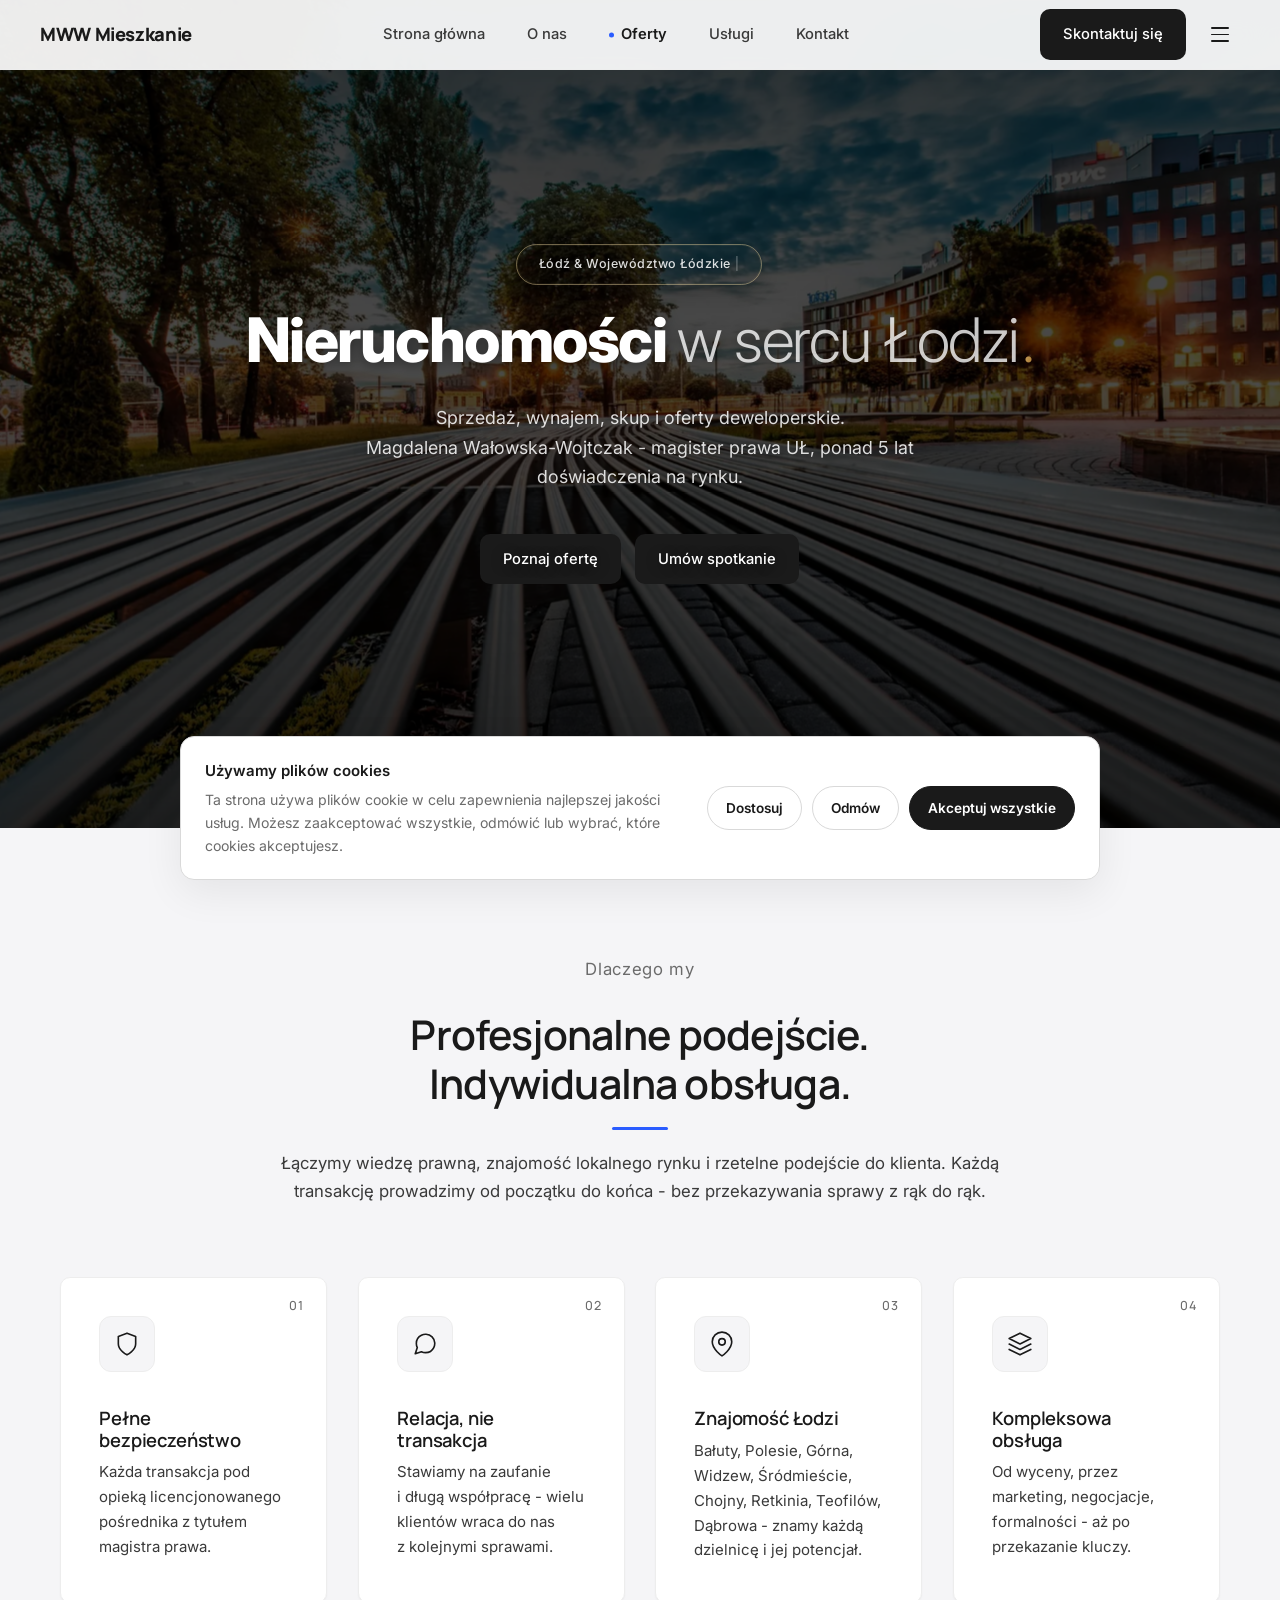
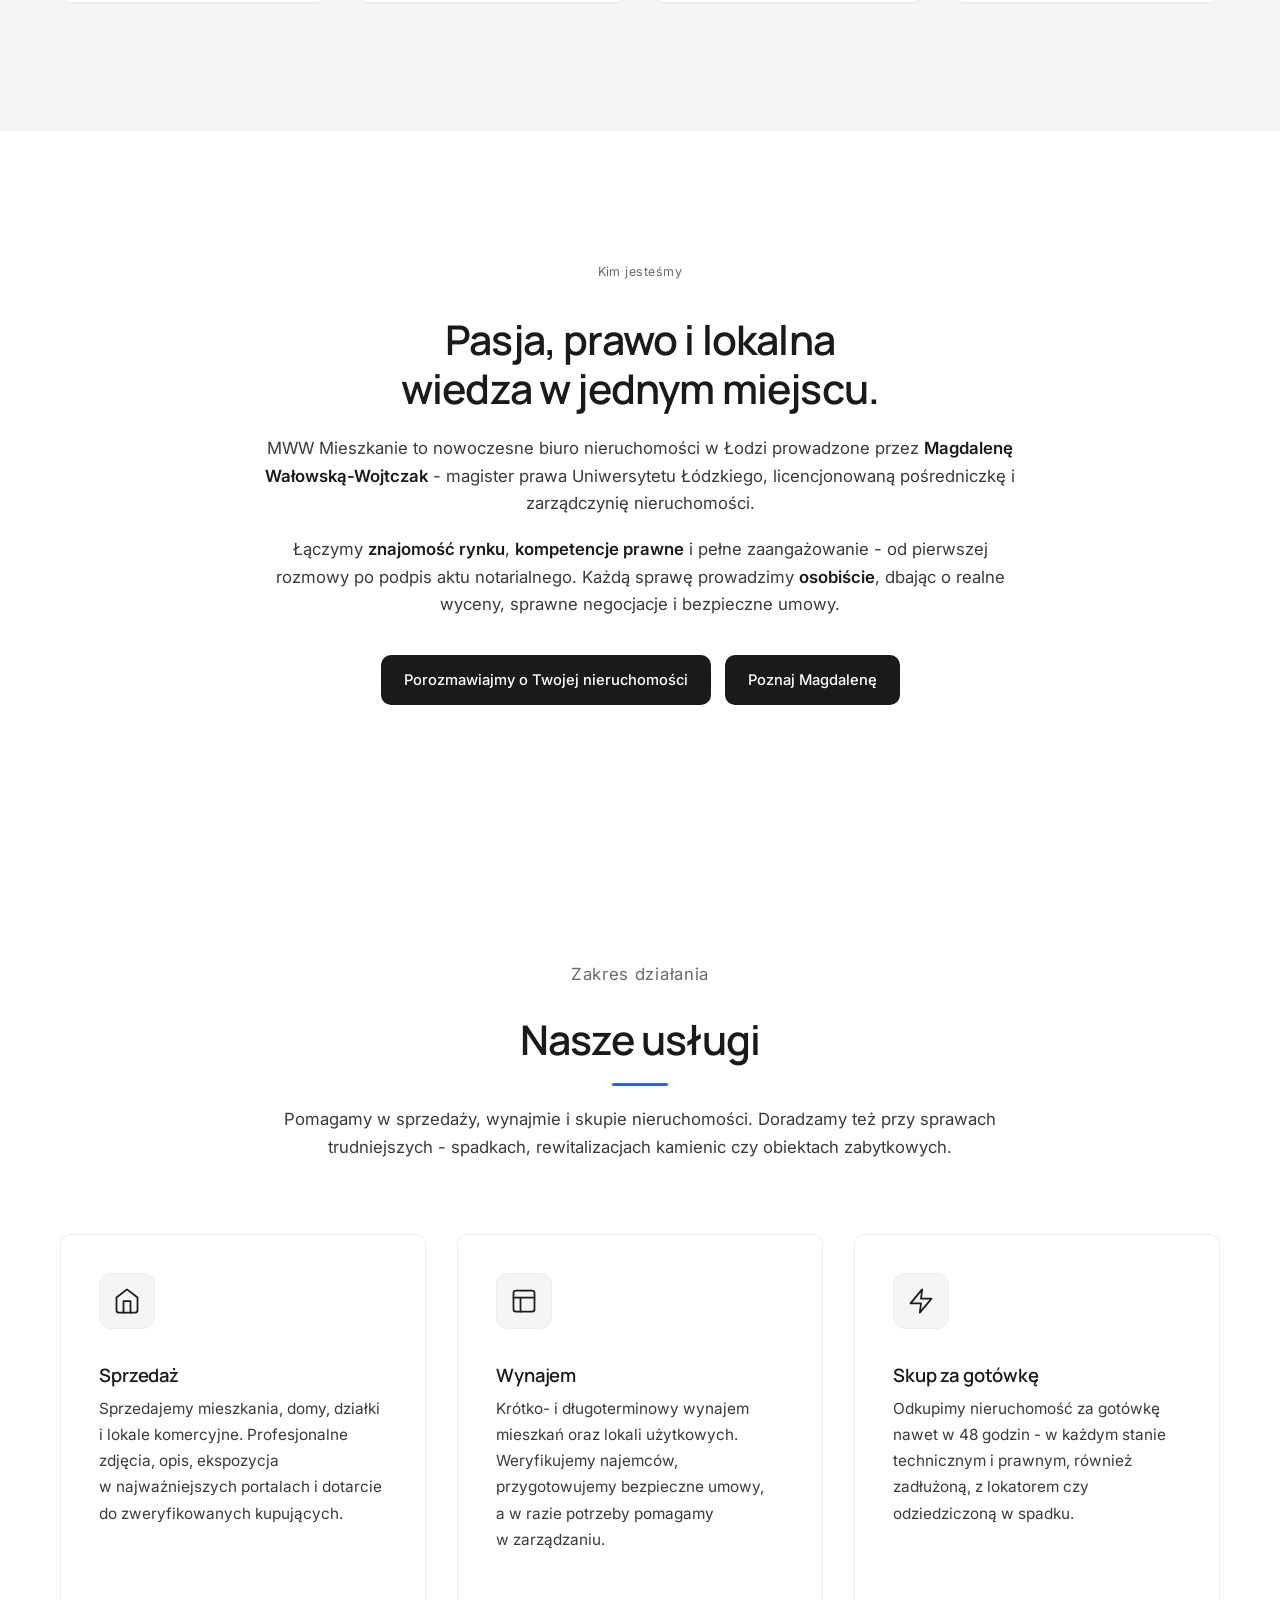
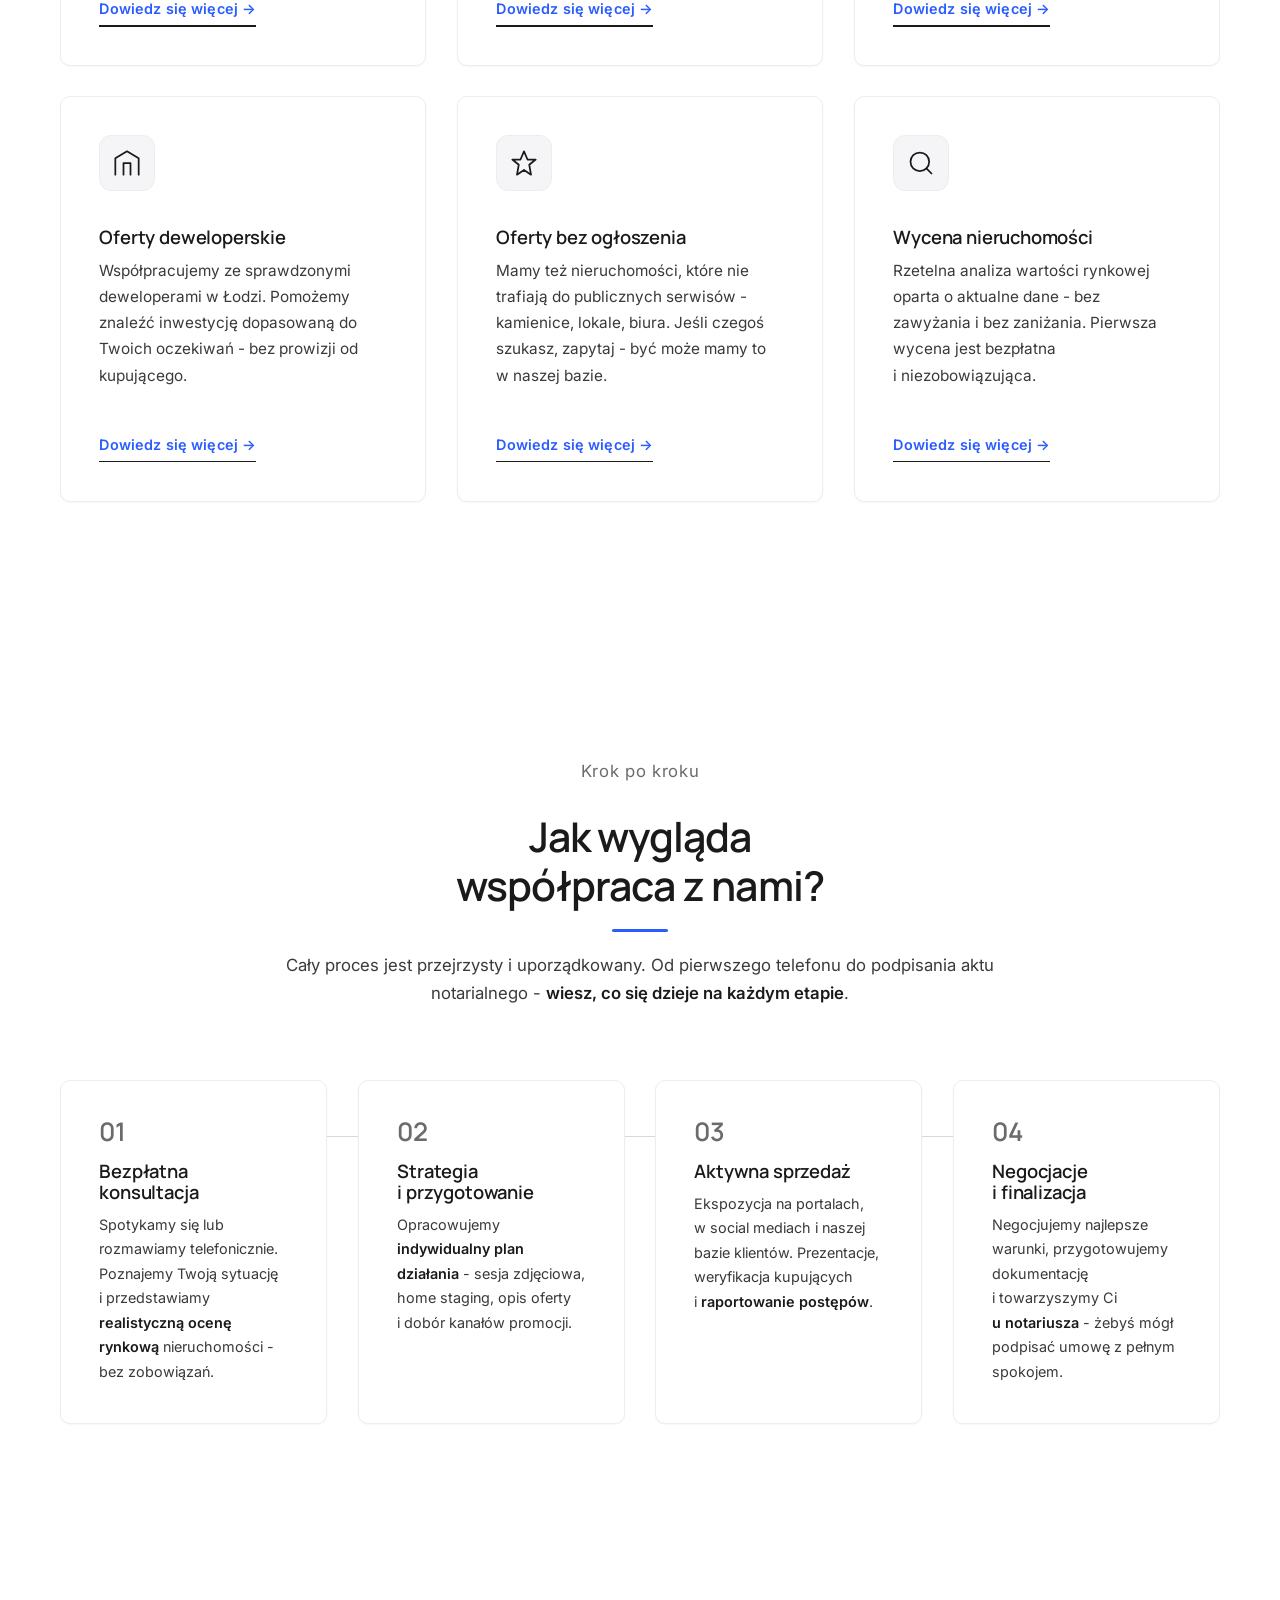
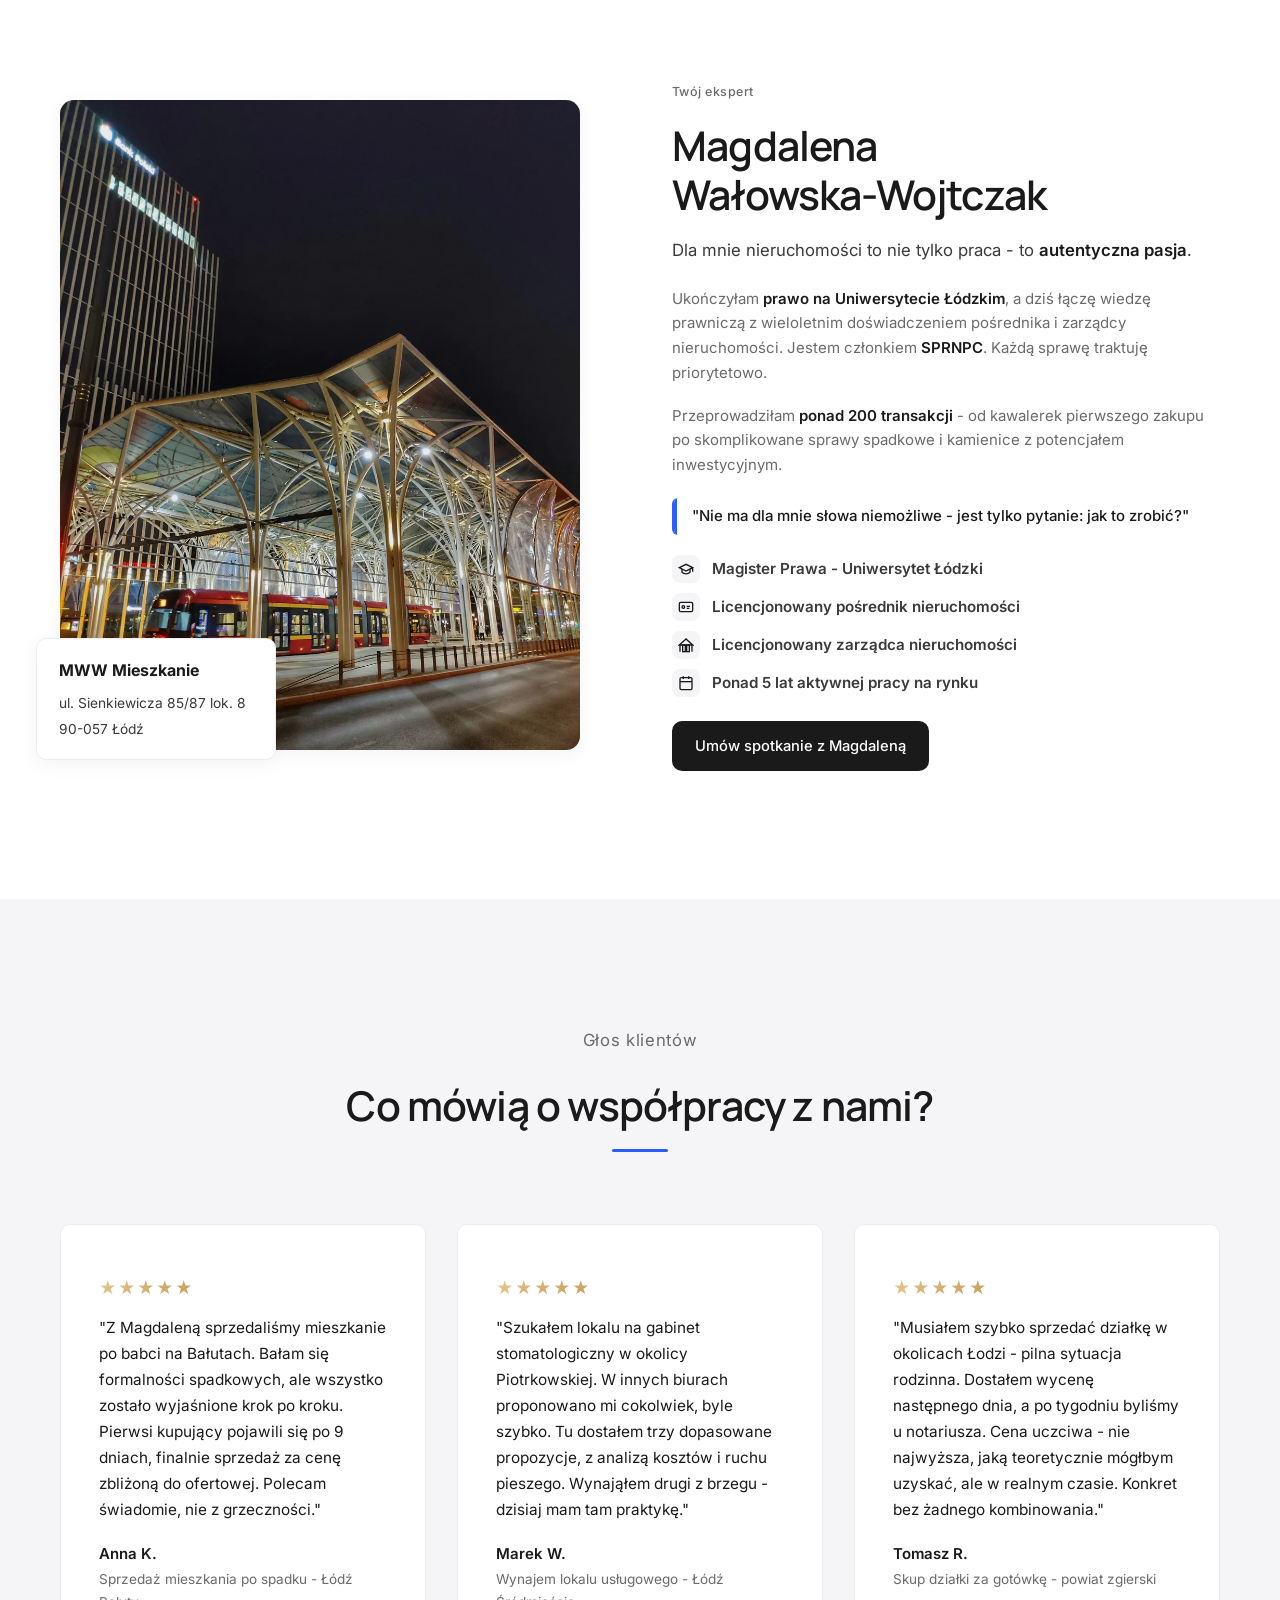
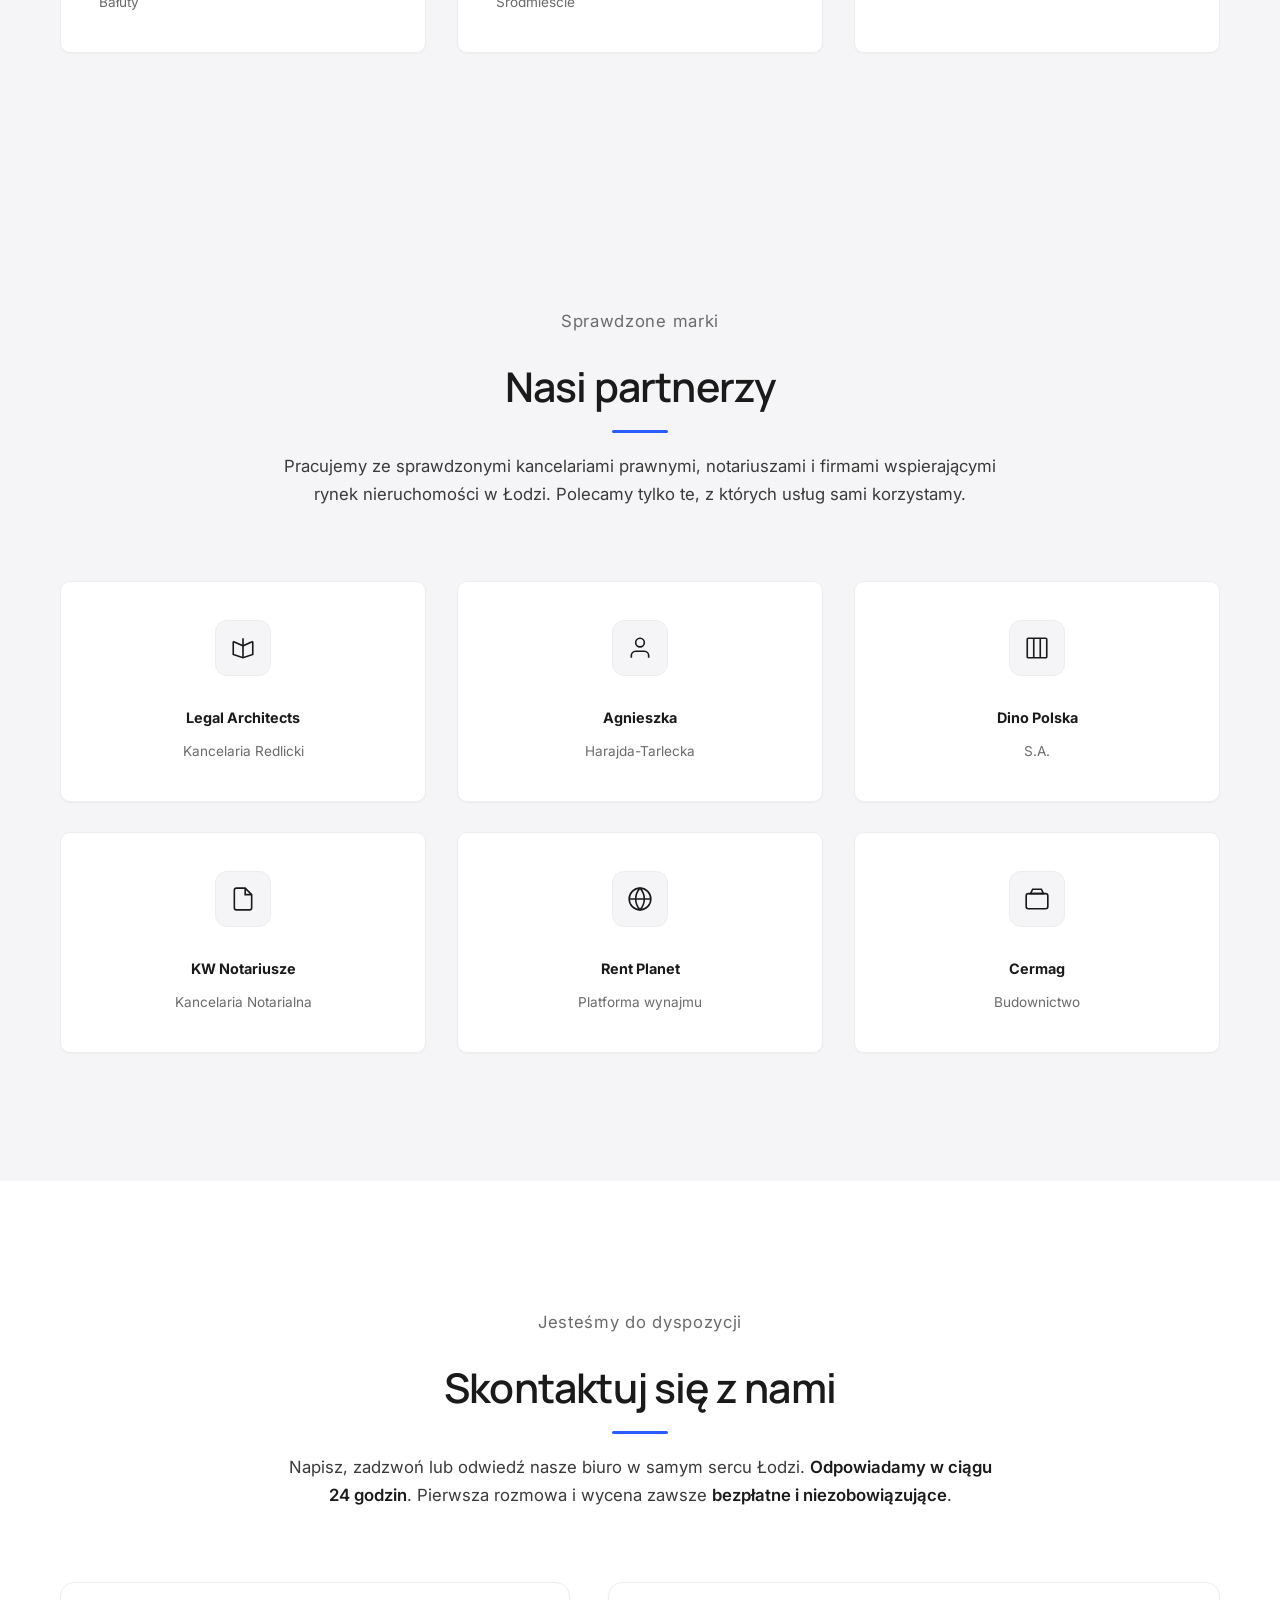
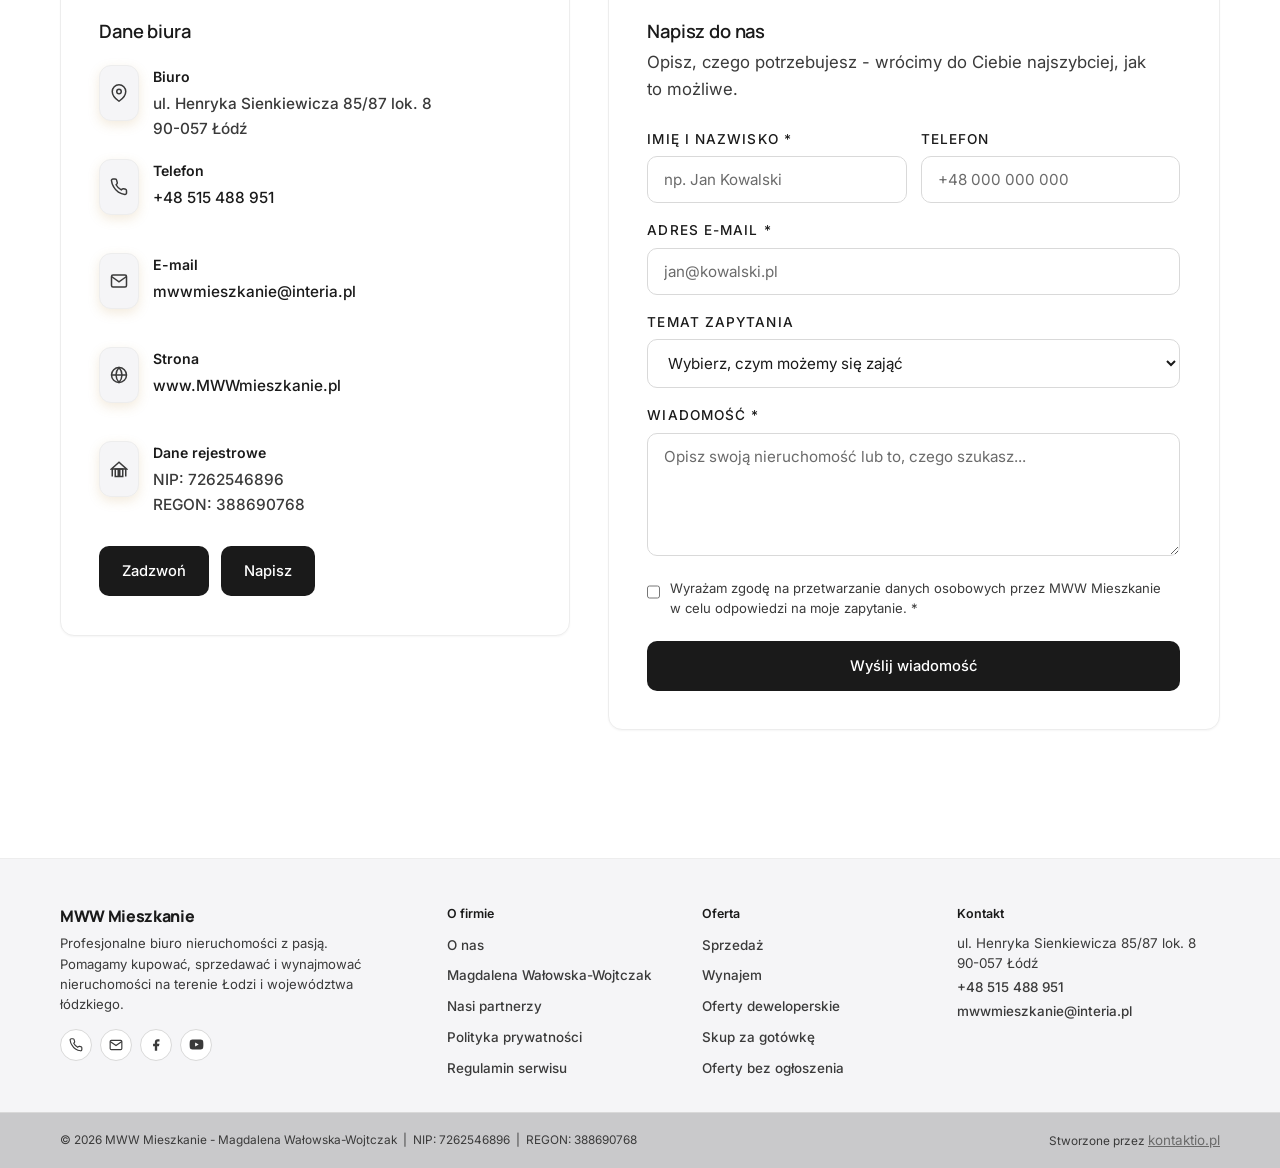
==== index.html @ 67bda53a "Merge pull request #98 from kontaktio-demo/copilot/clean-code-comments-and-symbols Strip code commen" ====
<!DOCTYPE html>
<html lang="pl">
<head>
  <meta charset="UTF-8">
  <meta name="viewport" content="width=device-width, initial-scale=1.0, viewport-fit=cover">
  <meta http-equiv="X-Content-Type-Options" content="nosniff">
  <meta http-equiv="X-Frame-Options" content="SAMEORIGIN">
  <meta http-equiv="Permissions-Policy" content="camera=(), microphone=(), geolocation=(), interest-cohort=()">
  <meta name="referrer" content="strict-origin-when-cross-origin">
  <meta name="theme-color" content="#FFFFFF">
  <meta name="format-detection" content="telephone=yes,email=yes,address=no">
  <title>MWW Mieszkanie - Biuro Nieruchomości w Łodzi | Sprzedaż, Wynajem, Skup</title>
  <meta name="description" content="Biuro nieruchomości MWW Mieszkanie w Łodzi. Sprzedaż mieszkań, domów i lokali, wynajem, skup za gotówkę w 48 godzin, oferty deweloperskie. Magdalena Wałowska-Wojtczak - magister prawa UŁ, ponad 200 transakcji.">
  <meta name="keywords" content="biuro nieruchomości Łódź, sprzedaż mieszkań Łódź, wynajem mieszkań Łódź, skup nieruchomości za gotówkę Łódź, oferty deweloperskie Łódź, pośrednik nieruchomości Łódź, MWW Mieszkanie">
  <meta name="author" content="MWW Mieszkanie - Magdalena Wałowska-Wojtczak">
  <meta name="robots" content="index, follow, max-image-preview:large, max-snippet:-1, max-video-preview:-1">
  <meta name="googlebot" content="index, follow">
  <meta name="geo.region" content="PL-LD">
  <meta name="geo.placename" content="Łódź">
  <meta name="geo.position" content="51.7592;19.4560">
  <meta name="ICBM" content="51.7592, 19.4560">
  <link rel="canonical" href="https://www.MWWmieszkanie.pl/">

  <meta property="og:locale" content="pl_PL">
  <meta property="og:site_name" content="MWW Mieszkanie">
  <meta property="og:title" content="MWW Mieszkanie - Biuro Nieruchomości w Łodzi">
  <meta property="og:description" content="Biuro nieruchomości w Łodzi. Sprzedaż, wynajem, skup za gotówkę i oferty deweloperskie. Indywidualne podejście do każdego klienta.">
  <meta property="og:type" content="website">
  <meta property="og:url" content="https://www.MWWmieszkanie.pl/">
  <meta property="og:image" content="https://www.MWWmieszkanie.pl/images/lodz-architektura-1.webp">
  <meta name="twitter:card" content="summary_large_image">
  <meta name="twitter:title" content="MWW Mieszkanie - Biuro Nieruchomości w Łodzi">
  <meta name="twitter:description" content="Sprzedaż, wynajem, skup za gotówkę i oferty deweloperskie w Łodzi.">

  <link rel="icon" href="data:image/svg+xml;utf8,<svg xmlns='http://www.w3.org/2000/svg' viewBox='0 0 24 24' fill='none' stroke='%230e0e10' stroke-width='2' stroke-linecap='round' stroke-linejoin='round'><path d='M3 22V8L12 2l9 6v14'/><line x1='9' y1='22' x2='9' y2='14'/><line x1='15' y1='22' x2='15' y2='14'/><rect x='9' y='14' width='6' height='8'/></svg>">

  <link rel="preconnect" href="https://fonts.googleapis.com">
  <link rel="preconnect" href="https://fonts.gstatic.com" crossorigin>
  <link href="https://fonts.googleapis.com/css2?family=Manrope:wght@400;500;600;700;800&display=swap" rel="stylesheet">
  <link href="https://fonts.googleapis.com/css2?family=Unbounded:wght@600;700;800;900&display=swap" rel="stylesheet">
  <link href="https://fonts.googleapis.com/css2?family=Playfair+Display:ital,wght@0,400;0,500;0,600;0,700;1,400;1,500&family=Inter:wght@300;400;500;600&family=Cormorant+Garamond:ital,wght@0,300;0,400;0,500;1,300;1,400;1,500&display=swap" rel="stylesheet">

  <link rel="stylesheet" href="styles.css">
  <link rel="stylesheet" href="wow-animations.css">
  <link rel="stylesheet" href="redesign.css">

  <script type="application/ld+json">
  {
    "@context": "https://schema.org",
    "@graph": [
      {
        "@type": "RealEstateAgent",
        "@id": "https://www.MWWmieszkanie.pl/#org",
        "name": "MWW Mieszkanie",
        "image": "https://www.MWWmieszkanie.pl/images/lodz-architektura-1.webp",
        "logo": "https://www.MWWmieszkanie.pl/images/lodz-architektura-1.webp",
        "url": "https://www.MWWmieszkanie.pl/",
        "telephone": "+48515488951",
        "email": "mwwmieszkanie@interia.pl",
        "priceRange": "$$",
        "founder": {
          "@type": "Person",
          "name": "Magdalena Wałowska-Wojtczak",
          "jobTitle": "Pośrednik nieruchomości, magister prawa UŁ"
        },
        "areaServed": [
          {"@type":"City","name":"Łódź"},
          {"@type":"AdministrativeArea","name":"województwo łódzkie"}
        ],
        "address": {
          "@type": "PostalAddress",
          "streetAddress": "ul. Henryka Sienkiewicza 85/87 lok. 8",
          "addressLocality": "Łódź",
          "postalCode": "90-057",
          "addressCountry": "PL"
        },
        "geo": {
          "@type": "GeoCoordinates",
          "latitude": 51.7592,
          "longitude": 19.4560
        },
        "openingHoursSpecification": [{
          "@type": "OpeningHoursSpecification",
          "dayOfWeek": ["Monday","Tuesday","Wednesday","Thursday","Friday"],
          "opens": "09:00",
          "closes": "18:00"
        }],
        "sameAs": [
          "https://www.facebook.com/MWWMieszkanie/",
          "https://www.youtube.com/mwwmieszkanie"
        ]
      },
      {
        "@type": "WebSite",
        "@id": "https://www.MWWmieszkanie.pl/#website",
        "url": "https://www.MWWmieszkanie.pl/",
        "name": "MWW Mieszkanie",
        "publisher": {"@id": "https://www.MWWmieszkanie.pl/#org"},
        "inLanguage": "pl-PL"
      }
    ]
  }
  </script>
</head>
<body class="preloading">

<div id="preloader" role="status" aria-label="Ładowanie strony MWW Mieszkanie">
  <div class="preloader-inner">
    <div class="preloader-logo">MWW <strong>Mieszkanie</strong></div>
    <div class="preloader-bar"><div class="preloader-fill"></div></div>
    <span class="preloader-text">Biuro nieruchomości - Łódź</span>
  </div>
</div>

<header class="nav" id="nav">
  <a href="#hero" class="logo" aria-label="MWW Mieszkanie - strona główna">MWW <strong>Mieszkanie</strong></a>

  <nav class="nav-links" id="navLinks" role="navigation" aria-label="Nawigacja główna">
    <a href="#hero"       class="nav-link">Strona główna</a>
    <a href="#o-nas"      class="nav-link">O nas</a>
    <a href="oferty.html" class="nav-link nav-link-featured">Oferty</a>
    <a href="#uslugi"     class="nav-link">Usługi</a>
    <a href="#kontakt"    class="nav-link">Kontakt</a>
  </nav>

  <div class="nav-right">
    <a href="#kontakt" class="btn btn-primary nav-cta">Skontaktuj się</a>
    <button class="hamburger" id="hamburger" aria-label="Otwórz menu" aria-expanded="false" aria-controls="navLinks">
      <span></span><span></span><span></span>
    </button>
  </div>
</header>

<section id="hero" class="hero" aria-label="MWW Mieszkanie - Biuro Nieruchomości Łódź">
  <div class="hero-bg" id="heroBg" aria-hidden="true"></div>

  <div class="hero-content reveal">
    <p class="hero-eyebrow">Łódź &amp; Województwo Łódzkie</p>
    <h1>
      <span class="hero-title-light">Nieruchomości</span>
      <span class="hero-title-accent">w sercu Łodzi</span>
    </h1>
    <p class="hero-subtitle">
      Sprzedaż, wynajem, skup i&nbsp;oferty deweloperskie.<br>
      Magdalena Wałowska-Wojtczak - magister prawa UŁ, ponad 5&nbsp;lat doświadczenia na rynku.
    </p>
    <div class="hero-actions">
      <a href="#uslugi"  class="btn btn-primary btn-lg">Poznaj ofertę</a>
      <a href="#kontakt" class="btn btn-ghost-light btn-lg">Umów spotkanie</a>
    </div>
  </div>

  <div class="hero-scroll" aria-hidden="true">
    <span>Odkryj</span>
    <div class="scroll-line"></div>
  </div>
</section>

<section class="usp" aria-labelledby="usp-heading">
  <div class="usp-bg" aria-hidden="true"></div>
  <div class="container">
    <div class="section-header section-header-center reveal">
      <p class="eyebrow">Dlaczego my</p>
      <h2 id="usp-heading">Profesjonalne podejście.<br>Indywidualna obsługa.</h2>
      <p class="section-desc">
        Łączymy wiedzę prawną, znajomość lokalnego rynku i&nbsp;rzetelne podejście do klienta.
        Każdą transakcję prowadzimy od początku do końca - bez przekazywania sprawy z&nbsp;rąk do rąk.
      </p>
    </div>

    <div class="usp-grid">
      <article class="usp-card reveal reveal-scale">
        <span class="usp-icon" aria-hidden="true">
          <svg width="26" height="26" viewBox="0 0 24 24" fill="none" stroke="currentColor" stroke-width="1.5" stroke-linecap="round" stroke-linejoin="round"><path d="M12 22s8-4 8-10V5l-8-3-8 3v7c0 6 8 10 8 10z"/></svg>
        </span>
        <h3>Pełne bezpieczeństwo</h3>
        <p>Każda transakcja pod opieką licencjonowanego pośrednika z&nbsp;tytułem magistra prawa.</p>
      </article>

      <article class="usp-card reveal reveal-scale">
        <span class="usp-icon" aria-hidden="true">
          <svg width="26" height="26" viewBox="0 0 24 24" fill="none" stroke="currentColor" stroke-width="1.5" stroke-linecap="round" stroke-linejoin="round"><path d="M21 11.5a8.38 8.38 0 0 1-.9 3.8 8.5 8.5 0 0 1-7.6 4.7 8.38 8.38 0 0 1-3.8-.9L3 21l1.9-5.7a8.38 8.38 0 0 1-.9-3.8 8.5 8.5 0 0 1 4.7-7.6 8.38 8.38 0 0 1 3.8-.9h.5a8.48 8.48 0 0 1 8 8v.5z"/></svg>
        </span>
        <h3>Relacja, nie transakcja</h3>
        <p>Stawiamy na zaufanie i&nbsp;długą współpracę - wielu klientów wraca do nas z&nbsp;kolejnymi sprawami.</p>
      </article>

      <article class="usp-card reveal reveal-scale">
        <span class="usp-icon" aria-hidden="true">
          <svg width="26" height="26" viewBox="0 0 24 24" fill="none" stroke="currentColor" stroke-width="1.5" stroke-linecap="round" stroke-linejoin="round"><path d="M21 10c0 7-9 13-9 13s-9-6-9-13a9 9 0 0 1 18 0z"/><circle cx="12" cy="10" r="3"/></svg>
        </span>
        <h3>Znajomość Łodzi</h3>
        <p>Bałuty, Polesie, Górna, Widzew, Śródmieście, Chojny, Retkinia, Teofilów, Dąbrowa - znamy każdą dzielnicę i jej potencjał.</p>
      </article>

      <article class="usp-card reveal reveal-scale">
        <span class="usp-icon" aria-hidden="true">
          <svg width="26" height="26" viewBox="0 0 24 24" fill="none" stroke="currentColor" stroke-width="1.5" stroke-linecap="round" stroke-linejoin="round"><path d="M12 2L2 7l10 5 10-5-10-5z"/><path d="M2 17l10 5 10-5"/><path d="M2 12l10 5 10-5"/></svg>
        </span>
        <h3>Kompleksowa obsługa</h3>
        <p>Od wyceny, przez marketing, negocjacje, formalności - aż po przekazanie kluczy.</p>
      </article>
    </div>
  </div>
</section>

<section id="o-nas" class="section about about--solo" aria-labelledby="about-heading">
  <div class="about-bg" aria-hidden="true"></div>
  <div class="container">
    <div class="about-solo reveal">
      <header class="about-solo-header">
        <p class="eyebrow">Kim jesteśmy</p>
        <h2 id="about-heading">Pasja, prawo i lokalna<br>wiedza w jednym miejscu.</h2>
        <p class="about-solo-lead">
          MWW Mieszkanie to nowoczesne biuro nieruchomości w Łodzi prowadzone przez <strong>Magdalenę Wałowską-Wojtczak</strong> - magister prawa Uniwersytetu Łódzkiego, licencjonowaną pośredniczkę i zarządczynię nieruchomości.
        </p>
        <p class="about-solo-lead">
          Łączymy <strong>znajomość rynku</strong>, <strong>kompetencje prawne</strong> i&nbsp;pełne zaangażowanie - od pierwszej rozmowy po podpis aktu notarialnego. Każdą sprawę prowadzimy <strong>osobiście</strong>, dbając o&nbsp;realne wyceny, sprawne negocjacje i&nbsp;bezpieczne umowy.
        </p>
      </header>

      <div class="about-solo-cta">
        <a href="#kontakt" class="btn btn-primary">Porozmawiajmy o Twojej nieruchomości</a>
        <a href="#agent" class="btn btn-outline">Poznaj Magdalenę</a>
      </div>
    </div>
  </div>
</section>

<section id="uslugi" class="section services bg-alt" aria-labelledby="services-heading">
  <div class="container">
    <div class="section-header section-header-center reveal">
      <p class="eyebrow">Zakres działania</p>
      <h2 id="services-heading">Nasze usługi</h2>
      <p class="section-desc">
        Pomagamy w&nbsp;sprzedaży, wynajmie i&nbsp;skupie nieruchomości. Doradzamy też przy sprawach trudniejszych - spadkach, rewitalizacjach kamienic czy obiektach zabytkowych.
      </p>
    </div>

    <div class="services-grid">

      <article id="sprzedaz" class="service-card reveal reveal-scale">
        <div class="service-icon" aria-hidden="true">
          <svg width="28" height="28" viewBox="0 0 24 24" fill="none" stroke="currentColor" stroke-width="1.5" stroke-linecap="round" stroke-linejoin="round"><path d="M3 9l9-7 9 7v11a2 2 0 0 1-2 2H5a2 2 0 0 1-2-2z"/><polyline points="9 22 9 12 15 12 15 22"/></svg>
        </div>
        <h3>Sprzedaż</h3>
        <p>Sprzedajemy mieszkania, domy, działki i&nbsp;lokale komercyjne. Profesjonalne zdjęcia, opis, ekspozycja w&nbsp;najważniejszych portalach i&nbsp;dotarcie do zweryfikowanych kupujących.</p>
        <a href="sprzedaz.html" class="service-link">Dowiedz się więcej →</a>
      </article>

      <article id="wynajem" class="service-card reveal reveal-scale">
        <div class="service-icon" aria-hidden="true">
          <svg width="28" height="28" viewBox="0 0 24 24" fill="none" stroke="currentColor" stroke-width="1.5" stroke-linecap="round" stroke-linejoin="round"><rect x="3" y="3" width="18" height="18" rx="2"/><path d="M3 9h18M9 21V9"/></svg>
        </div>
        <h3>Wynajem</h3>
        <p>Krótko- i&nbsp;długoterminowy wynajem mieszkań oraz lokali użytkowych. Weryfikujemy najemców, przygotowujemy bezpieczne umowy, a&nbsp;w&nbsp;razie potrzeby pomagamy w&nbsp;zarządzaniu.</p>
        <a href="wynajem.html" class="service-link">Dowiedz się więcej →</a>
      </article>

      <article id="skup" class="service-card reveal reveal-scale">
        <div class="service-icon" aria-hidden="true">
          <svg width="28" height="28" viewBox="0 0 24 24" fill="none" stroke="currentColor" stroke-width="1.5" stroke-linecap="round" stroke-linejoin="round"><polygon points="13 2 3 14 12 14 11 22 21 10 12 10 13 2"/></svg>
        </div>
        <h3>Skup za gotówkę</h3>
        <p>Odkupimy nieruchomość za gotówkę nawet w&nbsp;48&nbsp;godzin - w&nbsp;każdym stanie technicznym i&nbsp;prawnym, również zadłużoną, z&nbsp;lokatorem czy odziedziczoną w&nbsp;spadku.</p>
        <a href="skup.html" class="service-link">Dowiedz się więcej →</a>
      </article>

      <article id="deweloper" class="service-card reveal reveal-scale">
        <div class="service-icon" aria-hidden="true">
          <svg width="28" height="28" viewBox="0 0 24 24" fill="none" stroke="currentColor" stroke-width="1.5" stroke-linecap="round" stroke-linejoin="round"><path d="M2 22V8l10-6 10 6v14"/><path d="M9 22V12h6v10"/></svg>
        </div>
        <h3>Oferty deweloperskie</h3>
        <p>Współpracujemy ze sprawdzonymi deweloperami w&nbsp;Łodzi. Pomożemy znaleźć inwestycję dopasowaną do Twoich oczekiwań - bez prowizji od kupującego.</p>
        <a href="deweloperskie.html" class="service-link">Dowiedz się więcej →</a>
      </article>

      <article id="off-market" class="service-card reveal reveal-scale">
        <div class="service-icon" aria-hidden="true">
          <svg width="28" height="28" viewBox="0 0 24 24" fill="none" stroke="currentColor" stroke-width="1.5" stroke-linecap="round" stroke-linejoin="round"><path d="M12 2l3 7h7l-5.5 4.5L18 22l-6-4-6 4 1.5-8.5L2 9h7z"/></svg>
        </div>
        <h3>Oferty bez ogłoszenia</h3>
        <p>Mamy też nieruchomości, które nie trafiają do publicznych serwisów - kamienice, lokale, biura. Jeśli czegoś szukasz, zapytaj - być może mamy to w&nbsp;naszej bazie.</p>
        <a href="off-market.html" class="service-link">Dowiedz się więcej →</a>
      </article>

      <article class="service-card reveal reveal-scale">
        <div class="service-icon" aria-hidden="true">
          <svg width="28" height="28" viewBox="0 0 24 24" fill="none" stroke="currentColor" stroke-width="1.5" stroke-linecap="round" stroke-linejoin="round"><circle cx="11" cy="11" r="8"/><line x1="21" y1="21" x2="16.65" y2="16.65"/></svg>
        </div>
        <h3>Wycena nieruchomości</h3>
        <p>Rzetelna analiza wartości rynkowej oparta o&nbsp;aktualne dane - bez zawyżania i&nbsp;bez zaniżania. Pierwsza wycena jest bezpłatna i&nbsp;niezobowiązująca.</p>
        <a href="wycena.html" class="service-link">Dowiedz się więcej →</a>
      </article>

    </div>
  </div>
</section>

<section class="process" aria-labelledby="process-heading">
  <div class="process-bg" aria-hidden="true"></div>
  <div class="container">
    <div class="section-header section-header-center reveal">
      <p class="eyebrow">Krok po kroku</p>
      <h2 id="process-heading">Jak wygląda<br>współpraca z&nbsp;nami?</h2>
      <p class="section-desc">Cały proces jest przejrzysty i&nbsp;uporządkowany. Od pierwszego telefonu do podpisania aktu notarialnego - <strong>wiesz, co się dzieje na każdym etapie</strong>.</p>
    </div>

    <div class="process-grid">
      <div class="process-step reveal reveal-scale">
        <div class="process-number" aria-hidden="true">01</div>
        <h3>Bezpłatna konsultacja</h3>
        <p>Spotykamy się lub rozmawiamy telefonicznie. Poznajemy Twoją sytuację i&nbsp;przedstawiamy <strong>realistyczną ocenę rynkową</strong> nieruchomości - bez zobowiązań.</p>
      </div>
      <div class="process-step reveal reveal-scale">
        <div class="process-number" aria-hidden="true">02</div>
        <h3>Strategia i&nbsp;przygotowanie</h3>
        <p>Opracowujemy <strong>indywidualny plan działania</strong> - sesja zdjęciowa, home staging, opis oferty i&nbsp;dobór kanałów promocji.</p>
      </div>
      <div class="process-step reveal reveal-scale">
        <div class="process-number" aria-hidden="true">03</div>
        <h3>Aktywna sprzedaż</h3>
        <p>Ekspozycja na portalach, w&nbsp;social mediach i&nbsp;naszej bazie klientów. Prezentacje, weryfikacja kupujących i&nbsp;<strong>raportowanie postępów</strong>.</p>
      </div>
      <div class="process-step reveal reveal-scale">
        <div class="process-number" aria-hidden="true">04</div>
        <h3>Negocjacje i&nbsp;finalizacja</h3>
        <p>Negocjujemy najlepsze warunki, przygotowujemy dokumentację i&nbsp;towarzyszymy Ci <strong>u&nbsp;notariusza</strong> - żebyś mógł podpisać umowę z&nbsp;pełnym spokojem.</p>
      </div>
    </div>
  </div>
</section>

<section id="agent" class="section agent-section" aria-labelledby="agent-heading">
  <div class="container two-col two-col-reverse">
    <div class="text reveal reveal-right">
      <p class="eyebrow">Twój ekspert</p>
      <h2 id="agent-heading">Magdalena<br>Wałowska-Wojtczak</h2>
      <p class="lead">
        Dla mnie nieruchomości to nie tylko praca - to <strong>autentyczna pasja</strong>.
      </p>
      <p>
        Ukończyłam <strong>prawo na Uniwersytecie Łódzkim</strong>, a&nbsp;dziś łączę wiedzę prawniczą z&nbsp;wieloletnim doświadczeniem pośrednika i&nbsp;zarządcy nieruchomości. Jestem członkiem <strong>SPRNPC</strong>. Każdą sprawę traktuję priorytetowo.
      </p>
      <p>
        Przeprowadziłam <strong>ponad 200 transakcji</strong> - od kawalerek pierwszego zakupu po skomplikowane sprawy spadkowe i&nbsp;kamienice z&nbsp;potencjałem inwestycyjnym.
      </p>
      <blockquote class="agent-quote">
        <em>"Nie ma dla mnie słowa niemożliwe - jest tylko pytanie: jak to&nbsp;zrobić?"</em>
      </blockquote>
      <ul class="agent-credentials" aria-label="Kwalifikacje Magdaleny Wałowskiej-Wojtczak">
        <li><span aria-hidden="true"><svg width="16" height="16" viewBox="0 0 24 24" fill="none" stroke="currentColor" stroke-width="2"><path d="M22 10v6M2 10l10-5 10 5-10 5z"/><path d="M6 12v5c3 3 9 3 12 0v-5"/></svg></span><span>Magister Prawa - Uniwersytet Łódzki</span></li>
        <li><span aria-hidden="true"><svg width="16" height="16" viewBox="0 0 24 24" fill="none" stroke="currentColor" stroke-width="2"><rect x="2" y="5" width="20" height="14" rx="2"/><circle cx="8" cy="12" r="2"/><path d="M13 11h5m-5 3h4"/></svg></span><span>Licencjonowany pośrednik nieruchomości</span></li>
        <li><span aria-hidden="true"><svg width="16" height="16" viewBox="0 0 24 24" fill="none" stroke="currentColor" stroke-width="2"><path d="M3 22V12M21 22V12M12 3L2 12h20z"/><rect x="7" y="12" width="4" height="10"/><rect x="13" y="12" width="4" height="10"/></svg></span><span>Licencjonowany zarządca nieruchomości</span></li>
        <li><span aria-hidden="true"><svg width="16" height="16" viewBox="0 0 24 24" fill="none" stroke="currentColor" stroke-width="2"><rect x="3" y="4" width="18" height="18" rx="2"/><line x1="16" y1="2" x2="16" y2="6"/><line x1="8" y1="2" x2="8" y2="6"/><line x1="3" y1="10" x2="21" y2="10"/></svg></span><span>Ponad 5 lat aktywnej pracy na rynku</span></li>
      </ul>
      <a href="#kontakt" class="btn btn-primary">Umów spotkanie z&nbsp;Magdaleną</a>
    </div>

    <div class="agent-visual reveal reveal-left">
      <div class="agent-photo agent-photo--photo"
           role="img" aria-label="Magdalena Wałowska-Wojtczak - agentka MWW Mieszkanie"></div>
      <div class="agent-card-float" aria-label="Dane biura MWW Mieszkanie">
        <strong>MWW Mieszkanie</strong>
        <span>ul. Sienkiewicza 85/87 lok.&nbsp;8</span>
        <span>90-057 Łódź</span>
      </div>
    </div>
  </div>
</section>

<section class="section testimonials" aria-labelledby="testimonials-heading">
  <div class="container">
    <div class="section-header section-header-center reveal">
      <p class="eyebrow">Głos klientów</p>
      <h2 id="testimonials-heading">Co mówią o&nbsp;współpracy z&nbsp;nami?</h2>
    </div>
    <div class="testimonials-grid">
      <blockquote class="testimonial-card reveal reveal-blur">
        <div class="testimonial-stars" aria-label="Ocena 5 na 5">★★★★★</div>
        <p><em>"Z Magdaleną sprzedaliśmy mieszkanie po babci na Bałutach. Bałam się formalności spadkowych, ale wszystko zostało wyjaśnione krok po kroku. Pierwsi kupujący pojawili się po 9 dniach, finalnie sprzedaż za cenę zbliżoną do ofertowej. Polecam świadomie, nie z grzeczności."</em></p>
        <footer>
          <strong>Anna K.</strong>
          <span>Sprzedaż mieszkania po spadku - Łódź Bałuty</span>
        </footer>
      </blockquote>
      <blockquote class="testimonial-card reveal reveal-blur">
        <div class="testimonial-stars" aria-label="Ocena 5 na 5">★★★★★</div>
        <p><em>"Szukałem lokalu na gabinet stomatologiczny w okolicy Piotrkowskiej. W innych biurach proponowano mi cokolwiek, byle szybko. Tu dostałem trzy dopasowane propozycje, z analizą kosztów i ruchu pieszego. Wynająłem drugi z brzegu - dzisiaj mam tam praktykę."</em></p>
        <footer>
          <strong>Marek W.</strong>
          <span>Wynajem lokalu usługowego - Łódź Śródmieście</span>
        </footer>
      </blockquote>
      <blockquote class="testimonial-card reveal reveal-blur">
        <div class="testimonial-stars" aria-label="Ocena 5 na 5">★★★★★</div>
        <p><em>"Musiałem szybko sprzedać działkę w okolicach Łodzi - pilna sytuacja rodzinna. Dostałem wycenę następnego dnia, a po tygodniu byliśmy u notariusza. Cena uczciwa - nie najwyższa, jaką teoretycznie mógłbym uzyskać, ale w realnym czasie. Konkret bez żadnego kombinowania."</em></p>
        <footer>
          <strong>Tomasz R.</strong>
          <span>Skup działki za gotówkę - powiat zgierski</span>
        </footer>
      </blockquote>
    </div>
  </div>
</section>

<section id="partnerzy" class="section partners" aria-labelledby="partners-heading">
  <div class="container">
    <div class="section-header section-header-center reveal">
      <p class="eyebrow">Sprawdzone marki</p>
      <h2 id="partners-heading">Nasi partnerzy</h2>
      <p class="section-desc">Pracujemy ze sprawdzonymi kancelariami prawnymi, notariuszami i&nbsp;firmami wspierającymi rynek nieruchomości w&nbsp;Łodzi. Polecamy tylko te, z&nbsp;których usług sami korzystamy.</p>
    </div>
    <div class="partners-grid">
      <div class="partner-card reveal reveal-scale">
        <div class="partner-icon" aria-hidden="true"><svg width="26" height="26" viewBox="0 0 24 24" fill="none" stroke="currentColor" stroke-width="1.5"><line x1="12" y1="3" x2="12" y2="21"/><path d="M3 6l9 4 9-4"/><path d="M3 6v12l9 3 9-3V6"/></svg></div>
        <strong>Legal Architects</strong>
        <span>Kancelaria Redlicki</span>
      </div>
      <div class="partner-card reveal reveal-scale">
        <div class="partner-icon" aria-hidden="true"><svg width="26" height="26" viewBox="0 0 24 24" fill="none" stroke="currentColor" stroke-width="1.5"><path d="M20 21v-2a4 4 0 0 0-4-4H8a4 4 0 0 0-4 4v2"/><circle cx="12" cy="7" r="4"/></svg></div>
        <strong>Agnieszka</strong>
        <span>Harajda-Tarlecka</span>
      </div>
      <div class="partner-card reveal reveal-scale">
        <div class="partner-icon" aria-hidden="true"><svg width="26" height="26" viewBox="0 0 24 24" fill="none" stroke="currentColor" stroke-width="1.5"><rect x="3" y="3" width="18" height="18" rx="1"/><line x1="9" y1="3" x2="9" y2="21"/><line x1="15" y1="3" x2="15" y2="21"/></svg></div>
        <strong>Dino Polska</strong>
        <span>S.A.</span>
      </div>
      <div class="partner-card reveal reveal-scale">
        <div class="partner-icon" aria-hidden="true"><svg width="26" height="26" viewBox="0 0 24 24" fill="none" stroke="currentColor" stroke-width="1.5"><path d="M14 2H6a2 2 0 0 0-2 2v16a2 2 0 0 0 2 2h12a2 2 0 0 0 2-2V8z"/><polyline points="14 2 14 8 20 8"/></svg></div>
        <strong>KW Notariusze</strong>
        <span>Kancelaria Notarialna</span>
      </div>
      <div class="partner-card reveal reveal-scale">
        <div class="partner-icon" aria-hidden="true"><svg width="26" height="26" viewBox="0 0 24 24" fill="none" stroke="currentColor" stroke-width="1.5"><circle cx="12" cy="12" r="10"/><line x1="2" y1="12" x2="22" y2="12"/><path d="M12 2a15.3 15.3 0 0 1 4 10 15.3 15.3 0 0 1-4 10 15.3 15.3 0 0 1-4-10 15.3 15.3 0 0 1 4-10z"/></svg></div>
        <strong>Rent Planet</strong>
        <span>Platforma wynajmu</span>
      </div>
      <div class="partner-card reveal reveal-scale">
        <div class="partner-icon" aria-hidden="true"><svg width="26" height="26" viewBox="0 0 24 24" fill="none" stroke="currentColor" stroke-width="1.5"><rect x="2" y="7" width="20" height="14" rx="2"/><path d="M16 3H8l-2 4h12z"/></svg></div>
        <strong>Cermag</strong>
        <span>Budownictwo</span>
      </div>
    </div>
  </div>
</section>

<section id="kontakt" class="section contact bg-alt" aria-labelledby="contact-heading">
  <div class="container">
    <div class="section-header section-header-center reveal">
      <p class="eyebrow">Jesteśmy do dyspozycji</p>
      <h2 id="contact-heading">Skontaktuj się z&nbsp;nami</h2>
      <p class="section-desc">Napisz, zadzwoń lub odwiedź nasze biuro w&nbsp;samym sercu Łodzi. <strong>Odpowiadamy w&nbsp;ciągu 24&nbsp;godzin</strong>. Pierwsza rozmowa i&nbsp;wycena zawsze <strong>bezpłatne i&nbsp;niezobowiązujące</strong>.</p>
    </div>

    <div class="contact-layout">
      <div class="contact-info reveal reveal-left">
        <div class="contact-info-card">
          <h3>Dane biura</h3>
          <ul class="contact-details" aria-label="Dane kontaktowe MWW Mieszkanie">
            <li>
              <span class="contact-icon" aria-hidden="true"><svg width="18" height="18" viewBox="0 0 24 24" fill="none" stroke="currentColor" stroke-width="2"><path d="M21 10c0 7-9 13-9 13s-9-6-9-13a9 9 0 0 1 18 0z"/><circle cx="12" cy="10" r="3"/></svg></span>
              <div>
                <strong>Biuro</strong>
                <span>ul. Henryka Sienkiewicza 85/87 lok.&nbsp;8<br>90-057 Łódź</span>
              </div>
            </li>
            <li>
              <span class="contact-icon" aria-hidden="true"><svg width="18" height="18" viewBox="0 0 24 24" fill="none" stroke="currentColor" stroke-width="2" stroke-linecap="round" stroke-linejoin="round"><path d="M22 16.92v3a2 2 0 0 1-2.18 2 19.79 19.79 0 0 1-8.63-3.07A19.5 19.5 0 0 1 4.99 12a19.79 19.79 0 0 1-3.07-8.67A2 2 0 0 1 3.9 1.27h3a2 2 0 0 1 2 1.72c.127.96.361 1.903.7 2.81a2 2 0 0 1-.45 2.11L8.09 9a16 16 0 0 0 6.91 6.91l1.09-1.08a2 2 0 0 1 2.11-.45c.907.339 1.85.573 2.81.7A2 2 0 0 1 22 16.92z"/></svg></span>
              <div>
                <strong>Telefon</strong>
                <a href="tel:+48515488951">+48 515 488 951</a>
              </div>
            </li>
            <li>
              <span class="contact-icon" aria-hidden="true"><svg width="18" height="18" viewBox="0 0 24 24" fill="none" stroke="currentColor" stroke-width="2"><path d="M4 4h16c1.1 0 2 .9 2 2v12c0 1.1-.9 2-2 2H4c-1.1 0-2-.9-2-2V6c0-1.1.9-2 2-2z"/><polyline points="22,6 12,13 2,6"/></svg></span>
              <div>
                <strong>E-mail</strong>
                <a href="mailto:mwwmieszkanie@interia.pl">mwwmieszkanie@interia.pl</a>
              </div>
            </li>
            <li>
              <span class="contact-icon" aria-hidden="true"><svg width="18" height="18" viewBox="0 0 24 24" fill="none" stroke="currentColor" stroke-width="2"><circle cx="12" cy="12" r="10"/><line x1="2" y1="12" x2="22" y2="12"/><path d="M12 2a15.3 15.3 0 0 1 4 10 15.3 15.3 0 0 1-4 10 15.3 15.3 0 0 1-4-10 15.3 15.3 0 0 1 4-10z"/></svg></span>
              <div>
                <strong>Strona</strong>
                <a href="https://www.MWWmieszkanie.pl" target="_blank" rel="noopener noreferrer">www.MWWmieszkanie.pl</a>
              </div>
            </li>
            <li>
              <span class="contact-icon" aria-hidden="true"><svg width="18" height="18" viewBox="0 0 24 24" fill="none" stroke="currentColor" stroke-width="2"><path d="M3 22V12M21 22V12M12 3L2 12h20z"/><rect x="7" y="12" width="4" height="10"/><rect x="13" y="12" width="4" height="10"/></svg></span>
              <div>
                <strong>Dane rejestrowe</strong>
                <span>NIP: 7262546896<br>REGON: 388690768</span>
              </div>
            </li>
          </ul>
          <div class="contact-cta-btns">
            <a href="tel:+48515488951" class="btn btn-primary">Zadzwoń</a>
            <a href="mailto:mwwmieszkanie@interia.pl" class="btn btn-outline">Napisz</a>
          </div>
        </div>
      </div>

      <div class="contact-form-wrap reveal reveal-right">
        <form id="contactForm" class="contact-form" novalidate aria-label="Formularz kontaktowy MWW Mieszkanie" autocomplete="on">
          <h3>Napisz do nas</h3>
          <p class="form-sub">Opisz, czego potrzebujesz - wrócimy do Ciebie najszybciej, jak to&nbsp;możliwe.</p>
          <div class="form-hp" aria-hidden="true" style="position:absolute;left:-9999px;top:-9999px;height:0;width:0;overflow:hidden">
            <label for="website">Strona (nie wypełniaj)</label>
            <input type="text" id="website" name="website" tabindex="-1" autocomplete="off">
          </div>
          <div class="form-row">
            <div class="form-group">
              <label for="fname">Imię i&nbsp;nazwisko *</label>
              <input type="text" id="fname" name="fname" placeholder="np. Jan Kowalski" required autocomplete="name">
            </div>
            <div class="form-group">
              <label for="fphone">Telefon</label>
              <input type="tel" id="fphone" name="fphone" placeholder="+48 000 000 000" autocomplete="tel">
            </div>
          </div>
          <div class="form-group">
            <label for="femail">Adres e-mail *</label>
            <input type="email" id="femail" name="femail" placeholder="jan@kowalski.pl" required autocomplete="email">
          </div>
          <div class="form-group">
            <label for="fsubject">Temat zapytania</label>
            <select id="fsubject" name="fsubject">
              <option value="">Wybierz, czym możemy się zająć</option>
              <option value="sprzedaz">Sprzedaż nieruchomości</option>
              <option value="wynajem">Wynajem nieruchomości</option>
              <option value="skup">Skup za gotówkę</option>
              <option value="deweloper">Oferta deweloperska</option>
              <option value="off">Oferty bez ogłoszenia</option>
              <option value="inne">Inne pytanie</option>
            </select>
          </div>
          <div class="form-group">
            <label for="fmessage">Wiadomość *</label>
            <textarea id="fmessage" name="fmessage" rows="5"
              placeholder="Opisz swoją nieruchomość lub to, czego szukasz..." required></textarea>
          </div>
          <div class="form-group form-group-check">
            <input type="checkbox" id="fgdpr" name="fgdpr" required>
            <label for="fgdpr">Wyrażam zgodę na przetwarzanie danych osobowych przez MWW Mieszkanie w&nbsp;celu odpowiedzi na moje zapytanie. *</label>
          </div>
          <button type="submit" class="btn btn-primary btn-full">Wyślij wiadomość</button>
        </form>
      </div>
    </div>
  </div>
</section>

<footer class="footer" role="contentinfo">
  <div class="footer-top">
    <div class="container footer-grid">

      <div class="footer-brand">
        <div class="footer-logo">MWW <strong>Mieszkanie</strong></div>
        <p>Profesjonalne biuro nieruchomości z&nbsp;pasją. Pomagamy kupować, sprzedawać i&nbsp;wynajmować nieruchomości na terenie Łodzi i&nbsp;województwa łódzkiego.</p>
        <div class="footer-social">
          <a href="tel:+48515488951" class="social-btn" aria-label="Zadzwoń"><svg width="14" height="14" viewBox="0 0 24 24" fill="none" stroke="currentColor" stroke-width="2" stroke-linecap="round" stroke-linejoin="round" aria-hidden="true"><path d="M22 16.92v3a2 2 0 0 1-2.18 2 19.79 19.79 0 0 1-8.63-3.07A19.5 19.5 0 0 1 4.99 12a19.79 19.79 0 0 1-3.07-8.67A2 2 0 0 1 3.9 1.27h3a2 2 0 0 1 2 1.72c.127.96.361 1.903.7 2.81a2 2 0 0 1-.45 2.11L8.09 9a16 16 0 0 0 6.91 6.91l1.09-1.08a2 2 0 0 1 2.11-.45c.907.339 1.85.573 2.81.7A2 2 0 0 1 22 16.92z"/></svg></a>
          <a href="mailto:mwwmieszkanie@interia.pl" class="social-btn" aria-label="E-mail"><svg width="14" height="14" viewBox="0 0 24 24" fill="none" stroke="currentColor" stroke-width="2" aria-hidden="true"><path d="M4 4h16c1.1 0 2 .9 2 2v12c0 1.1-.9 2-2 2H4c-1.1 0-2-.9-2-2V6c0-1.1.9-2 2-2z"/><polyline points="22,6 12,13 2,6"/></svg></a>
          <a href="https://www.facebook.com/MWWMieszkanie/" target="_blank" rel="noopener noreferrer" class="social-btn" aria-label="Facebook"><svg width="14" height="14" viewBox="0 0 24 24" fill="currentColor" aria-hidden="true"><path d="M18 2h-3a5 5 0 0 0-5 5v3H7v4h3v8h4v-8h3l1-4h-4V7a1 1 0 0 1 1-1h3z"/></svg></a>
          <a href="https://www.youtube.com/mwwmieszkanie" target="_blank" rel="noopener noreferrer" class="social-btn" aria-label="YouTube"><svg width="15" height="15" viewBox="0 0 24 24" aria-hidden="true"><path fill="currentColor" d="M22.54 6.42a2.78 2.78 0 0 0-1.95-1.96C18.88 4 12 4 12 4s-6.88 0-8.59.46A2.78 2.78 0 0 0 1.46 6.42 29 29 0 0 0 1 12a29 29 0 0 0 .46 5.58 2.78 2.78 0 0 0 1.95 1.96C5.12 20 12 20 12 20s6.88 0 8.59-.46a2.78 2.78 0 0 0 1.95-1.96A29 29 0 0 0 23 12a29 29 0 0 0-.46-5.58z"/><polygon points="9.75 15.02 15.5 12 9.75 8.98 9.75 15.02" fill="#ffffff"/></svg></a>
        </div>
      </div>

      <div class="footer-col">
        <h4>O firmie</h4>
        <ul>
          <li><a href="#o-nas">O nas</a></li>
          <li><a href="#agent">Magdalena Wałowska-Wojtczak</a></li>
          <li><a href="#partnerzy">Nasi partnerzy</a></li>
          <li><a href="polityka-prywatnosci.html">Polityka prywatności</a></li>
          <li><a href="regulamin.html">Regulamin serwisu</a></li>
        </ul>
      </div>

      <div class="footer-col">
        <h4>Oferta</h4>
        <ul>
          <li><a href="#sprzedaz">Sprzedaż</a></li>
          <li><a href="#wynajem">Wynajem</a></li>
          <li><a href="oferty.html">Oferty deweloperskie</a></li>
          <li><a href="#skup">Skup za gotówkę</a></li>
          <li><a href="#off-market">Oferty bez ogłoszenia</a></li>
        </ul>
      </div>

      <div class="footer-col">
        <h4>Kontakt</h4>
        <address class="footer-address" aria-label="Adres biura MWW Mieszkanie">
          <p>ul. Henryka Sienkiewicza 85/87 lok.&nbsp;8<br>90-057 Łódź</p>
          <p><a href="tel:+48515488951">+48 515 488 951</a></p>
          <p><a href="mailto:mwwmieszkanie@interia.pl">mwwmieszkanie@interia.pl</a></p>
        </address>
      </div>

    </div>
  </div>

  <div class="footer-bottom">
    <div class="container footer-bottom-inner">
      <p>© 2026 MWW Mieszkanie - Magdalena Wałowska-Wojtczak &nbsp;|&nbsp; NIP: 7262546896 &nbsp;|&nbsp; REGON: 388690768</p>
      <p>Stworzone przez <a href="https://kontaktio.pl" target="_blank" rel="noopener noreferrer" style="color:inherit;text-decoration:underline">kontaktio.pl</a></p>
    </div>
  </div>
</footer>

<div id="stickyBar" class="sticky-bar" role="complementary" aria-label="Szybki kontakt" aria-hidden="true">
  <a href="tel:+48515488951" class="sticky-phone">
    <svg width="16" height="16" viewBox="0 0 24 24" fill="none" stroke="currentColor" stroke-width="2" stroke-linecap="round" stroke-linejoin="round"><path d="M22 16.92v3a2 2 0 0 1-2.18 2 19.79 19.79 0 0 1-8.63-3.07A19.5 19.5 0 0 1 4.99 12a19.79 19.79 0 0 1-3.07-8.67A2 2 0 0 1 3.9 1.27h3a2 2 0 0 1 2 1.72c.127.96.361 1.903.7 2.81a2 2 0 0 1-.45 2.11L8.09 9a16 16 0 0 0 6.91 6.91l1.09-1.08a2 2 0 0 1 2.11-.45c.907.339 1.85.573 2.81.7A2 2 0 0 1 22 16.92z"/></svg>
    <span>+48 515 488 951</span>
  </a>
  <a href="oferty.html" class="sticky-offers">Przeglądaj oferty</a>
  <button id="stickyClose" class="sticky-close" aria-label="Zamknij">
    <svg width="12" height="12" viewBox="0 0 24 24" fill="none" stroke="currentColor" stroke-width="2.5"><line x1="18" y1="6" x2="6" y2="18"/><line x1="6" y1="6" x2="18" y2="18"/></svg>
  </button>
</div>

<div id="cookieConsent" class="cookie-consent" role="dialog" aria-labelledby="cookieTitle" aria-modal="true">
  <div class="cookie-inner">
    <div class="cookie-text">
      <strong id="cookieTitle">Używamy plików cookies</strong>
      <p>Ta strona używa plików cookie w&nbsp;celu zapewnienia najlepszej jakości usług. Możesz zaakceptować wszystkie, odmówić lub wybrać, które cookies akceptujesz.</p>
    </div>
    <div class="cookie-actions">
      <button id="cookieCustomize" class="cookie-btn cookie-btn-ghost">Dostosuj</button>
      <button id="cookieReject" class="cookie-btn cookie-btn-outline">Odmów</button>
      <button id="cookieAccept" class="cookie-btn cookie-btn-primary">Akceptuj wszystkie</button>
    </div>
  </div>
  <div id="cookieCustomPanel" class="cookie-custom-panel" hidden>
    <div class="cookie-checks">
      <label class="cookie-check">
        <input type="checkbox" checked disabled> <span><strong>Niezbędne</strong> - wymagane do działania strony</span>
      </label>
      <label class="cookie-check">
        <input type="checkbox" id="cookieAnalytics"> <span><strong>Analityczne</strong> - pomagają nam ulepszać stronę</span>
      </label>
      <label class="cookie-check">
        <input type="checkbox" id="cookieMarketing"> <span><strong>Marketingowe</strong> - spersonalizowane treści i&nbsp;reklamy</span>
      </label>
    </div>
    <div class="cookie-actions cookie-actions-panel">
      <button id="cookieSave" class="cookie-btn cookie-btn-primary">Zapisz preferencje</button>
    </div>
  </div>
</div>

<script>
  (function () {
    var heroBg = document.getElementById('heroBg');
    if (!heroBg) return;
    if (window.matchMedia('(prefers-reduced-motion: reduce)').matches) return;

    var ticking = false;
    function update() {
      var y = window.scrollY || window.pageYOffset;

      heroBg.style.transform = 'translate3d(0,' + (y * 0.18) + 'px, 0) scale(1.04)';
      ticking = false;
    }
    window.addEventListener('scroll', function () {
      if (!ticking) {
        window.requestAnimationFrame(update);
        ticking = true;
      }
    }, { passive: true });
    update();
  })();
</script>

<script src="mww-shield.js" defer></script>
<script src="script.js" defer></script>

<script src="wow-animations.js" defer></script>

</body>
</html>
---- styles.css ----
*,
*::before,
*::after {
  box-sizing: border-box;
  margin: 0;
  padding: 0;
}

:root {
  --c-bg: #ffffff;
  --c-bg-alt: #f6f5f2;
  --c-ink: #0e0e10;
  --c-ink-soft: #2a2a2e;
  --c-graphite: #3a3a3f;
  --c-mute: #6b6b73;
  --c-line: #e6e4dd;
  --c-gold: #bd8e44;
  --c-gold-soft: #d6b378;
  --c-gold-light: #ecd29c;
  --c-gold-deep: #8d6a32;

  --c-navy: #1a2a4a;
  --c-navy-soft: #2a3f6e;
  --c-navy-light: #8aa0cc;
  --c-navy-deep: #0f1b33;
  --c-dark: #111114;
  --c-dark-2: #1a1a1f;
  --c-logo-gray: #2f2f2f;
  --c-logo-gray-2: #262626;

  --gradient-gold: linear-gradient(135deg, #ecd29c 0%, #d6b378 35%, #bd8e44 70%, #8d6a32 100%);
  --gradient-gold-soft: linear-gradient(135deg, #ecd29c 0%, #d6b378 60%, #bd8e44 100%);
  --gradient-gold-line: linear-gradient(90deg, transparent 0%, var(--c-gold) 50%, transparent 100%);

  --gradient-navy: linear-gradient(135deg, #2a3f6e 0%, #1a2a4a 60%, #0f1b33 100%);
  --gradient-navy-soft: linear-gradient(135deg, #3a548f 0%, #2a3f6e 60%, #1a2a4a 100%);
  --gradient-navy-line: linear-gradient(90deg, transparent 0%, var(--c-navy) 50%, transparent 100%);

  --gradient-gold-shimmer: linear-gradient(
    115deg,
    #8d6a32 0%,
    #bd8e44 14%,
    #d6b378 26%,
    #ecd29c 36%,
    #fff4d6 44%,
    #ffffff 48%,
    #fff4d6 52%,
    #ecd29c 60%,
    #d6b378 70%,
    #bd8e44 84%,
    #8d6a32 100%
  );

  --shadow-sm: 0 4px 16px rgba(14, 14, 16, 0.06);
  --shadow-md: 0 10px 30px rgba(14, 14, 16, 0.08);
  --shadow-lg: 0 20px 50px rgba(14, 14, 16, 0.12);
  --shadow-gold: 0 10px 30px rgba(189, 142, 68, 0.28);
  --shadow-gold-lg: 0 18px 48px rgba(189, 142, 68, 0.35);
  --shadow-navy: 0 10px 30px rgba(26, 42, 74, 0.28);
  --shadow-navy-lg: 0 18px 48px rgba(26, 42, 74, 0.35);

  --radius-sm: 10px;
  --radius: 14px;
  --radius-lg: 22px;

  --container: 1240px;
  --nav-h: 78px;

  --ease: cubic-bezier(0.22, 1, 0.36, 1);
  --ease-spring: cubic-bezier(0.34, 1.56, 0.64, 1);
  --primary: var(--c-ink);
  --accent: var(--c-gold);
}

html {
  scroll-behavior: smooth;
  scroll-padding-top: calc(var(--nav-h) + 16px);
  -webkit-text-size-adjust: 100%;
}

section[id], div[id], article[id] {
  scroll-margin-top: calc(var(--nav-h) + 16px);
}

body {
  font-family: 'Manrope', 'Inter', system-ui, -apple-system, 'Segoe UI', Roboto, sans-serif;
  font-weight: 500;
  font-size: 16px;
  line-height: 1.65;
  color: var(--c-ink);
  background: var(--c-bg);
  -webkit-font-smoothing: antialiased;
  -moz-osx-font-smoothing: grayscale;
  overflow-x: hidden;
}

body.preloading {
  overflow: hidden;
}

img,
svg,
video {
  display: block;
  max-width: 100%;
}

a {
  color: inherit;
  text-decoration: none;
  transition: color 0.3s var(--ease);
}

a:hover {
  color: var(--c-gold);
}

button {
  font: inherit;
  border: 0;
  background: none;
  cursor: pointer;
  color: inherit;
}

em,
i {
  font-style: normal;
}

::selection {
  background: var(--c-gold);
  color: #fff;
}

h1, h2, h3, h4 {
  font-family: 'Manrope', 'Inter', sans-serif;
  font-weight: 800;
  letter-spacing: -0.02em;
  color: var(--c-ink);
  line-height: 1.08;
}

h1 { font-size: clamp(2.6rem, 5.6vw, 4.8rem); font-weight: 800; }
h2 { font-size: clamp(2rem, 3.8vw, 3.1rem); font-weight: 800; }
h3 { font-size: clamp(1.25rem, 1.7vw, 1.5rem); font-weight: 700; letter-spacing: -0.01em; }
h4 { font-size: 1rem; font-weight: 700; letter-spacing: 0.02em; }

p { font-weight: 400; }

.eyebrow {
  display: inline-flex;
  align-items: center;
  gap: 12px;
  font-size: 0.78rem;
  font-weight: 700;
  letter-spacing: 0.24em;
  text-transform: uppercase;
  color: var(--c-navy);
  margin-bottom: 18px;
}

.eyebrow::before {
  content: '';
  display: inline-block;
  width: 32px;
  height: 1px;
  background: var(--gradient-navy);
  vertical-align: middle;
  border-radius: 1px;
}

.section-header-center .eyebrow {
  display: inline-flex;
  justify-content: center;
}
.section-header-center .eyebrow::before {
  background: linear-gradient(90deg, transparent 0%, var(--c-navy) 100%);
}
.section-header-center .eyebrow::after {
  content: '';
  display: inline-block;
  width: 32px;
  height: 1px;
  background: linear-gradient(90deg, var(--c-navy) 0%, transparent 100%);
  border-radius: 1px;
}

.container {
  width: 100%;
  max-width: var(--container);
  margin: 0 auto;
  padding: 0 28px;
}

.section {
  padding: clamp(70px, 9vw, 130px) 0;
  position: relative;
}

.section-header {
  max-width: 760px;
  margin-bottom: 60px;
}

.section-header-center {
  margin-left: auto;
  margin-right: auto;
  text-align: center;
}

.section-header-center > h2 {
  position: relative;
  padding-bottom: 22px;
  margin-bottom: 4px;
}
.section-header-center > h2::after {
  content: '';
  display: block;
  position: absolute;
  left: 50%;
  bottom: 0;
  transform: translateX(-50%);
  width: 56px;
  height: 3px;
  border-radius: 2px;
  background: var(--gradient-gold);
}

.section-desc {
  margin-top: 18px;
  color: var(--c-mute);
  font-size: 1.02rem;
  font-weight: 400;
  line-height: 1.75;
}

.bg-alt { background: var(--c-bg-alt); }

.btn {
  display: inline-flex;
  align-items: center;
  justify-content: center;
  gap: 8px;
  padding: 14px 28px;
  font-weight: 700;
  font-size: 0.95rem;
  letter-spacing: 0.01em;
  border-radius: 999px;
  cursor: pointer;
  transition: transform 0.4s var(--ease),
              background 0.3s var(--ease),
              color 0.3s var(--ease),
              box-shadow 0.3s var(--ease),
              border-color 0.3s var(--ease);
  border: 1.5px solid transparent;
  white-space: nowrap;
}

.btn-primary {
  background: var(--c-ink);
  color: #fff;
  box-shadow: 0 8px 22px rgba(14, 14, 16, 0.18);
}
.btn-primary:hover {
  background: var(--gradient-navy);
  color: #fff;
  box-shadow: var(--shadow-navy);
}

.btn-outline {
  background: transparent;
  color: var(--c-ink);
  border-color: var(--c-ink);
}
.btn-outline:hover {
  background: var(--c-ink);
  color: #fff;
}

.btn-ghost-light {
  background: rgba(255, 255, 255, 0.08);
  color: #fff;
  border: 1.5px solid rgba(255, 255, 255, 0.5);
  backdrop-filter: blur(8px);
}
.btn-ghost-light:hover {
  background: #fff;
  color: var(--c-ink);
  border-color: #fff;
}

.btn-lg { padding: 17px 34px; font-size: 1rem; }
.btn-sm { padding: 11px 20px; font-size: 0.85rem; }
.btn-full { width: 100%; }

#preloader {
  position: fixed;
  inset: 0;
  z-index: 9999;
  background: var(--c-dark);
  display: flex;
  align-items: center;
  justify-content: center;
  transition: opacity 0.7s var(--ease), visibility 0.7s var(--ease);
}
#preloader.hidden {
  opacity: 0;
  visibility: hidden;
  pointer-events: none;
}
#preloader.hidden .preloader-fill,
#preloader.hidden .preloader-text {
  animation: none;
}
.preloader-inner { text-align: center; color: #fff; }
.preloader-logo {
  font-size: 1.5rem;
  font-weight: 500;
  letter-spacing: 0.08em;
  margin-bottom: 22px;
}
.preloader-logo strong { font-weight: 800; color: var(--c-gold); }
.preloader-bar {
  width: 220px;
  height: 2px;
  background: rgba(255, 255, 255, 0.15);
  margin: 0 auto;
  overflow: hidden;
  border-radius: 2px;
}
.preloader-fill {
  width: 40%;
  height: 100%;
  background: var(--gradient-gold-soft);
  animation: preload 1.4s infinite var(--ease);
  border-radius: 2px;
}
@keyframes preload {
  0%   { transform: translateX(-100%); }
  100% { transform: translateX(350%); }
}
.preloader-text {
  display: block;
  margin-top: 18px;
  font-size: 0.78rem;
  letter-spacing: 0.22em;
  text-transform: uppercase;
  color: rgba(255, 255, 255, 0.55);
  font-weight: 600;
}

.nav {
  position: fixed;
  top: 0;
  left: 0;
  right: 0;
  z-index: 100;
  height: var(--nav-h);
  display: flex;
  align-items: center;
  justify-content: space-between;
  padding: 0 36px;
  background: rgba(47, 47, 47, 0.78);
  backdrop-filter: saturate(160%) blur(18px);
  -webkit-backdrop-filter: saturate(160%) blur(18px);
  border-bottom: 1px solid rgba(255, 255, 255, 0.06);
  transition: background 0.4s var(--ease),
              box-shadow 0.4s var(--ease),
              border-color 0.4s var(--ease);
}

.nav.scrolled {
  background: rgba(47, 47, 47, 0.92);
  box-shadow: 0 8px 28px rgba(0, 0, 0, 0.25);
  border-bottom-color: rgba(255, 255, 255, 0.08);
}

.logo {
  font-size: 1.18rem;
  font-weight: 500;
  letter-spacing: 0.02em;
  color: var(--c-ink);
}
.logo strong { font-weight: 800; }
.logo:hover { color: var(--c-ink); }

.nav-links {
  display: flex;
  gap: 38px;
  align-items: center;
}

.nav-link {
  font-size: 0.94rem;
  font-weight: 600;
  letter-spacing: 0.01em;
  color: rgba(255, 255, 255, 0.85);
  position: relative;
  padding: 6px 0;
}
.nav-link::after {
  content: '';
  position: absolute;
  left: 0;
  bottom: 0;
  width: 0;
  height: 1.5px;
  background: var(--c-gold);
  transition: width 0.35s var(--ease);
}
.nav-link:hover { color: #fff; }
.nav-link:hover::after,
.nav-link.active::after { width: 100%; }
.nav-link.active { color: var(--c-navy-light); }
.nav-link.active::after { background: var(--c-navy-light); height: 2px; }

.nav-link-featured {
  color: var(--c-gold);
}
.nav-link-featured::before {
  content: '';
  display: inline-block;
  width: 6px;
  height: 6px;
  border-radius: 50%;
  background: var(--c-gold);
  margin-right: 8px;
  vertical-align: middle;
  transform: translateY(-1px);
  box-shadow: 0 0 0 0 rgba(189, 142, 68, .5);
  animation: featuredPulse 2.4s var(--ease) infinite;
}
.nav-link-featured::after { background: var(--c-gold); }
.nav-link-featured:hover { color: var(--c-gold); }
@keyframes featuredPulse {
  0%, 100% { box-shadow: 0 0 0 0 rgba(189, 142, 68, .45); }
  50%      { box-shadow: 0 0 0 5px rgba(189, 142, 68, 0); }
}
@media (prefers-reduced-motion: reduce) {
  .nav-link-featured::before { animation: none; }
}

.nav-right {
  display: flex;
  align-items: center;
  gap: 14px;
}

.nav-cta {
  padding: 11px 20px;
  font-size: 0.85rem;
}

.nav .nav-cta.btn-primary {
  background: var(--gradient-navy);
  color: #fff;
  box-shadow: 0 8px 22px rgba(26, 42, 74, 0.35);
}
.nav .nav-cta.btn-primary:hover {
  background: var(--gradient-navy-soft);
  color: #fff;
  box-shadow: var(--shadow-navy-lg);
}
.nav-cta-icon { transform: translateY(-1px); }

.hamburger {
  display: none;
  flex-direction: column;
  justify-content: center;
  gap: 5px;
  width: 42px;
  height: 42px;
  padding: 0 10px;
  border-radius: 50%;
  background: rgba(255, 255, 255, 0.12);
}
.hamburger span {
  display: block;
  height: 2px;
  width: 100%;
  background: #fff;
  border-radius: 2px;
  transition: transform 0.3s var(--ease), opacity 0.3s var(--ease);
}
.hamburger.open span:nth-child(1) { transform: translateY(7px) rotate(45deg); }
.hamburger.open span:nth-child(2) { opacity: 0; }
.hamburger.open span:nth-child(3) { transform: translateY(-7px) rotate(-45deg); }

.hero {
  position: relative;
  min-height: 100vh;
  min-height: 100svh;
  display: flex;
  align-items: center;
  justify-content: center;
  text-align: center;
  color: #fff;
  overflow: hidden;
  padding: 140px 28px 100px;
}

.hero-bg {
  position: absolute;
  inset: -8% 0 0 0;
  background-image:
    radial-gradient(80% 50% at 50% 0%, rgba(189, 142, 68, 0.18) 0%, rgba(189, 142, 68, 0) 60%),
    radial-gradient(120% 80% at 50% 100%, rgba(10, 10, 14, 0.85) 0%, rgba(10, 10, 14, 0) 60%),
    linear-gradient(180deg, rgba(10, 10, 14, 0.55) 0%, rgba(10, 10, 14, 0.7) 60%, rgba(10, 10, 14, 0.88) 100%),
    url('images/hero-bg.webp');
  background-size: cover;
  background-position: center 30%;
  background-repeat: no-repeat;
  will-change: transform;
  z-index: 0;
}

.hero-content {
  position: relative;
  z-index: 2;
  max-width: 920px;
}

.hero-eyebrow {
  display: inline-block;
  font-size: 0.78rem;
  font-weight: 700;
  letter-spacing: 0.32em;
  text-transform: uppercase;
  color: var(--c-gold-light);
  margin-bottom: 26px;
  padding: 9px 22px;
  border: 1px solid rgba(236, 210, 156, 0.45);
  border-radius: 999px;
  backdrop-filter: blur(6px);
  background: linear-gradient(135deg, rgba(236, 210, 156, 0.08), rgba(189, 142, 68, 0.04));
  box-shadow: 0 0 0 1px rgba(236, 210, 156, 0.06) inset, 0 6px 18px rgba(0, 0, 0, 0.18);
}

.hero h1 {
  color: #fff;
  font-size: clamp(2.6rem, 6.4vw, 5.6rem);
  font-weight: 800;
  letter-spacing: -0.025em;
  line-height: 1.02;
}

.hero-title-light { font-weight: 500; color: rgba(255, 255, 255, 0.92); display: block; }
.hero-title-accent { color: #fff; display: block; position: relative; }
.hero-title-accent::after {
  content: '.';
  background: var(--gradient-gold-soft);
  -webkit-background-clip: text;
          background-clip: text;
  -webkit-text-fill-color: transparent;
  color: transparent;
  margin-left: 0.05em;
}

.hero-subtitle {
  margin: 30px auto 0;
  max-width: 640px;
  font-size: clamp(1rem, 1.2vw, 1.12rem);
  font-weight: 500;
  color: rgba(255, 255, 255, 0.82);
  line-height: 1.7;
}
.hero-subtitle strong { color: #fff; font-weight: 700; }

.hero-actions {
  margin-top: 42px;
  display: flex;
  gap: 16px;
  justify-content: center;
  flex-wrap: wrap;
}

.hero-actions .btn-primary {
  background: #fff;
  color: var(--c-ink);
  box-shadow: 0 12px 28px rgba(0, 0, 0, 0.25);
}
.hero-actions .btn-primary:hover {
  background: var(--gradient-navy);
  color: #fff;
  box-shadow: var(--shadow-navy-lg);
}

.hero-scroll {
  position: absolute;
  bottom: 38px;
  left: 0;
  right: 0;
  margin: 0 auto;
  width: max-content;
  display: flex;
  flex-direction: column;
  align-items: center;
  gap: 10px;
  z-index: 2;
  color: rgba(255, 255, 255, 0.65);
  font-size: 0.72rem;
  font-weight: 600;
  letter-spacing: 0.32em;
  text-transform: uppercase;
  pointer-events: none;
}
.hero-scroll .scroll-line {
  width: 1px;
  height: 56px;
  background: linear-gradient(180deg, rgba(255, 255, 255, 0.7), rgba(255, 255, 255, 0));
  animation: scrollPulse 2.4s infinite var(--ease);
}
@keyframes scrollPulse {
  0%, 100% { opacity: 0.4; transform: scaleY(0.6); }
  50%      { opacity: 1; transform: scaleY(1); }
}

@media (max-height: 820px) {
  .hero { padding-top: 110px; padding-bottom: 70px; }
  .hero-scroll { display: none; }
}
@media (max-height: 680px) {
  .hero { padding-top: 96px; padding-bottom: 56px; }
}

.usp {
  position: relative;
  padding: clamp(80px, 10vw, 140px) 0;
  color: #fff;
  overflow: hidden;
}
.usp-bg {
  position: absolute;
  inset: 0;

  background:
    radial-gradient(120% 80% at 50% 0%, rgba(214, 179, 120, 0.08), transparent 60%),
    linear-gradient(180deg, #0e0e10 0%, #14141a 100%);
  z-index: 0;
}
.usp .container { position: relative; z-index: 2; }
.usp h2 { color: #fff; }
.usp .eyebrow { color: var(--c-navy); }
.usp .section-desc { color: rgba(255, 255, 255, 0.72); }

.usp-grid {
  margin-top: 60px;
  display: grid;
  grid-template-columns: repeat(4, 1fr);
  gap: 24px;
}

.usp-card {
  padding: 36px 28px;
  border: 1px solid rgba(255, 255, 255, 0.12);
  border-radius: var(--radius);
  background: rgba(255, 255, 255, 0.04);
  backdrop-filter: blur(8px);
  text-align: left;
  transition: transform 0.5s var(--ease),
              background 0.4s var(--ease),
              border-color 0.4s var(--ease),
              box-shadow 0.4s var(--ease);
}
.usp-card:hover {
  background: rgba(255, 255, 255, 0.06);
  border-color: rgba(138, 160, 204, 0.4);
  box-shadow: 0 14px 32px rgba(0, 0, 0, 0.25);
}

.usp-icon {
  display: inline-flex;
  align-items: center;
  justify-content: center;
  width: 54px;
  height: 54px;
  border: 1px solid rgba(236, 210, 156, 0.45);
  border-radius: 14px;
  color: var(--c-gold-light);
  margin-bottom: 22px;
  background: linear-gradient(135deg, rgba(236, 210, 156, 0.12), rgba(189, 142, 68, 0.04));
  transition: background 0.4s var(--ease), border-color 0.4s var(--ease), color 0.4s var(--ease);
}
.usp-card:hover .usp-icon {
  background: linear-gradient(135deg, rgba(138, 160, 204, 0.18), rgba(26, 42, 74, 0.08));
  border-color: rgba(138, 160, 204, 0.55);
  color: #fff;
}
.usp-card h3 {
  color: #fff;
  font-size: 1.18rem;
  margin-bottom: 10px;
}
.usp-card p {
  color: rgba(255, 255, 255, 0.7);
  font-size: 0.94rem;
  line-height: 1.65;
}

.about {
  position: relative;
  background: var(--c-bg);
  overflow: hidden;
}
.about-bg {
  position: absolute;
  inset: 0;
  background-image:
    linear-gradient(180deg, rgba(246, 245, 242, 0.95), rgba(246, 245, 242, 0.92)),
    url('images/lodz-panorama-2.webp');
  background-image:
    linear-gradient(180deg, rgba(246, 245, 242, 0.95), rgba(246, 245, 242, 0.92)),
    image-set(
      url('images/lodz-panorama-2.avif') type('image/avif'),
      url('images/lodz-panorama-2.webp') type('image/webp')
    );
  background-size: cover;
  background-position: center;
  z-index: 0;
  opacity: 0.4;
}
.about .container { position: relative; z-index: 2; }

.two-col {
  display: grid;
  grid-template-columns: 1fr 1.05fr;
  gap: 80px;
  align-items: center;
}
.two-col-reverse .text { order: 2; }
.two-col-reverse .agent-visual { order: 1; }

.about-visuals {
  position: relative;
  aspect-ratio: 4 / 5;
  max-width: 540px;
}
.about-img-stack { position: relative; width: 100%; height: 100%; }

.about-img {
  position: absolute;
  background-size: cover;
  background-position: center;
  border-radius: var(--radius-lg);
  box-shadow: var(--shadow-lg);
  transition: transform 0.6s var(--ease);
}

.about-img-main {
  top: 0;
  left: 0;
  width: 70%;
  height: 85%;
}

.about-img-secondary {
  width: 56%;
  height: 42%;
  bottom: 0;
  right: 0;
  border: 6px solid var(--c-bg);
}
.about-visuals:hover .about-img-main { transform: translate(-4px, -4px); }
.about-visuals:hover .about-img-secondary { transform: translate(4px, 4px); }

.about-award-badge {
  position: absolute;
  top: 24px;
  left: 24px;
  display: flex;
  align-items: center;
  gap: 12px;
  padding: 14px 20px;
  background: #fff;
  border-radius: 999px;
  box-shadow: var(--shadow-md);
  color: var(--c-ink);
  font-weight: 700;
  font-size: 0.9rem;
  z-index: 3;
}
.about-award-badge svg { color: var(--c-navy); }
.about-award-badge p { margin: 0; font-weight: 700; }

.text .lead {
  font-size: 1.18rem;
  font-weight: 500;
  line-height: 1.6;
  color: var(--c-ink-soft);
  margin: 18px 0 22px;
}
.text p {
  color: var(--c-mute);
  margin-bottom: 18px;
  font-weight: 400;
}
.text p strong { color: var(--c-ink); font-weight: 700; }

.features-list {
  list-style: none;
  margin: 32px 0;
  display: grid;
  grid-template-columns: repeat(2, 1fr);
  gap: 20px;
}
.features-list li {
  display: flex;
  gap: 14px;
  align-items: flex-start;
}
.feature-icon {
  flex: 0 0 36px;
  width: 36px;
  height: 36px;
  border-radius: 10px;
  background: var(--c-bg-alt);
  color: var(--c-gold);
  display: inline-flex;
  align-items: center;
  justify-content: center;
}
.features-list strong { display: block; font-weight: 700; color: var(--c-ink); margin-bottom: 2px; }
.features-list span { font-size: 0.88rem; color: var(--c-mute); }

.services {
  background: var(--c-bg);
}
.services-grid {
  display: grid;
  grid-template-columns: repeat(3, 1fr);
  gap: 28px;
}

.service-card {
  background: #fff;
  border-radius: var(--radius);
  padding: 40px 32px;
  border: 1px solid var(--c-line);
  box-shadow: 0 10px 30px rgba(14, 14, 16, 0.06);
  transition: transform 0.5s var(--ease),
              box-shadow 0.4s var(--ease),
              border-color 0.4s var(--ease);
  display: flex;
  flex-direction: column;
  position: relative;
  overflow: hidden;
}
.service-card::before {
  content: '';
  position: absolute;
  inset: 0 0 auto 0;
  height: 3px;
  background: var(--gradient-gold);
  transform: scaleX(0);
  transform-origin: left center;
  transition: transform 0.5s var(--ease);
}
.service-card:hover {
  box-shadow: 0 14px 32px rgba(14, 14, 16, 0.1);
  border-color: rgba(26, 42, 74, 0.28);
}
.service-card:hover::before {
  transform: scaleX(1);
}

.service-icon {
  display: inline-flex;
  align-items: center;
  justify-content: center;
  width: 60px;
  height: 60px;
  border-radius: 14px;
  background: var(--c-bg-alt);
  color: var(--c-ink);
  margin-bottom: 22px;
  border: 1px solid var(--c-line);
  transition: background 0.4s var(--ease), color 0.4s var(--ease), border-color 0.4s var(--ease);
}
.service-card:hover .service-icon {
  background: var(--gradient-navy);
  color: #fff;
  border-color: transparent;
  box-shadow: var(--shadow-navy);
}

.service-card h3 {
  font-size: 1.35rem;
  font-weight: 700;
  margin-bottom: 12px;
}
.service-card p {
  color: var(--c-mute);
  font-size: 0.96rem;
  line-height: 1.7;
  margin-bottom: 22px;
  flex: 1;
}

.service-link {
  display: inline-flex;
  align-items: center;
  gap: 8px;
  font-weight: 700;
  font-size: 0.92rem;
  color: var(--c-ink);
  letter-spacing: 0.01em;
  align-self: flex-start;
  padding: 6px 0;
  position: relative;
  transition: color 0.3s var(--ease), transform 0.3s var(--ease);
}
.service-link::after {
  content: '';
  position: absolute;
  left: 0;
  right: 0;
  bottom: 0;
  height: 1.5px;
  background: var(--c-ink);
  transition: background 0.3s var(--ease), transform 0.3s var(--ease);
  transform-origin: left center;
}
.service-card:hover .service-link {
  color: var(--c-navy);
}
.service-card:hover .service-link::after,
.service-link:hover::after {
  background: var(--c-navy);
  height: 2px;
}
.service-link:hover {
  color: var(--c-navy);
}

.process {
  position: relative;
  color: #fff;
  overflow: hidden;
  padding: clamp(80px, 10vw, 140px) 0;
}
.process-bg {
  position: absolute;
  inset: 0;
  background-image:
    linear-gradient(180deg, rgba(10, 10, 14, 0.82), rgba(10, 10, 14, 0.88)),
    url('images/lodz-panorama-1.webp');
  background-image:
    linear-gradient(180deg, rgba(10, 10, 14, 0.82), rgba(10, 10, 14, 0.88)),
    image-set(
      url('images/lodz-panorama-1.avif') type('image/avif'),
      url('images/lodz-panorama-1.webp') type('image/webp')
    );
  background-size: cover;
  background-position: center;
  z-index: 0;
}
.process .container { position: relative; z-index: 2; }
.process h2 { color: #fff; }
.process .eyebrow { color: var(--c-navy); }
.process .section-desc { color: rgba(255, 255, 255, 0.72); }

.process-grid {
  margin-top: 60px;
  display: grid;
  grid-template-columns: repeat(4, 1fr);
  gap: 24px;
  counter-reset: step;
}

.process-step {
  position: relative;
  padding: 36px 28px;
  border: 1px solid rgba(255, 255, 255, 0.12);
  border-radius: var(--radius);
  background: rgba(255, 255, 255, 0.04);
  backdrop-filter: blur(8px);
  transition: transform 0.5s var(--ease),
              border-color 0.4s var(--ease),
              background 0.4s var(--ease),
              box-shadow 0.4s var(--ease);
}
.process-step:hover {
  border-color: rgba(138, 160, 204, 0.4);
  background: rgba(255, 255, 255, 0.06);
  box-shadow: 0 14px 32px rgba(0, 0, 0, 0.25);
}

.process-number {
  font-size: 2.4rem;
  font-weight: 800;
  background: var(--gradient-gold-soft);
  -webkit-background-clip: text;
          background-clip: text;
  -webkit-text-fill-color: transparent;
  color: transparent;
  letter-spacing: -0.02em;
  margin-bottom: 18px;
  font-family: 'Manrope', sans-serif;
}
.process-step h3 { color: #fff; font-size: 1.15rem; margin-bottom: 10px; }
.process-step p {
  color: rgba(255, 255, 255, 0.72);
  font-size: 0.94rem;
  line-height: 1.7;
}

.agent-section { background: var(--c-bg-alt); }
.agent-visual {
  position: relative;
  aspect-ratio: 4 / 5;
  max-width: 520px;
}
.agent-photo {
  width: 100%;
  height: 100%;
  background-size: cover;
  background-position: center;
  border-radius: var(--radius-lg);
  box-shadow: var(--shadow-lg);
}
.agent-card-float {
  position: absolute;
  bottom: 24px;
  left: -24px;
  background: #fff;
  padding: 20px 24px;
  border-radius: var(--radius);
  box-shadow: var(--shadow-md);
  display: flex;
  flex-direction: column;
  gap: 4px;
  font-size: 0.9rem;
  color: var(--c-mute);
  max-width: 240px;
}
.agent-card-float strong {
  font-size: 1rem;
  font-weight: 800;
  color: var(--c-ink);
  margin-bottom: 4px;
}

.agent-quote {
  position: relative;
  margin: 28px 0;
  padding: 24px 28px 24px 30px;
  background: var(--c-bg-alt);
  border-radius: var(--radius-sm);
  font-weight: 600;
  color: var(--c-ink);
  overflow: hidden;
}
.agent-quote::before {
  content: '';
  position: absolute;
  left: 0;
  top: 0;
  bottom: 0;
  width: 3px;
  background: var(--gradient-gold);
  border-radius: 2px;
}
.agent-quote em { font-style: normal; }

.agent-credentials {
  list-style: none;
  display: grid;
  gap: 12px;
  margin: 24px 0 32px;
}
.agent-credentials li {
  display: flex;
  gap: 12px;
  align-items: center;
  font-weight: 600;
  font-size: 0.95rem;
}
.agent-credentials svg { color: var(--c-navy); }

.testimonials { background: var(--c-bg); }

.testimonials-grid {
  display: grid;
  grid-template-columns: repeat(3, 1fr);
  gap: 28px;
}

.testimonial-card {
  background: #fff;
  padding: 36px 32px;
  border-radius: var(--radius);
  border: 1px solid var(--c-line);
  box-shadow: var(--shadow-sm);
  transition: transform 0.5s var(--ease), box-shadow 0.4s var(--ease);
}
.testimonial-card:hover {
  box-shadow: var(--shadow-md);
  border-color: rgba(26, 42, 74, 0.2);
}
.testimonial-stars {
  background: var(--gradient-gold-soft);
  -webkit-background-clip: text;
          background-clip: text;
  -webkit-text-fill-color: transparent;
  color: transparent;
  letter-spacing: 4px;
  font-size: 1.05rem;
  margin-bottom: 16px;
}
.testimonial-card p {
  color: var(--c-ink-soft);
  font-weight: 500;
  line-height: 1.7;
  margin-bottom: 22px;
}
.testimonial-card p em { font-style: normal; }
.testimonial-card footer { display: flex; flex-direction: column; gap: 2px; }
.testimonial-card footer strong { font-weight: 800; color: var(--c-ink); }
.testimonial-card footer span { font-size: 0.85rem; color: var(--c-mute); }

.partners { background: var(--c-bg-alt); }
.partners-grid {
  display: grid;
  grid-template-columns: repeat(6, 1fr);
  gap: 20px;
}
.partner-card {
  background: #fff;
  padding: 28px 18px;
  border-radius: var(--radius);
  border: 1px solid var(--c-line);
  text-align: center;
  display: flex;
  flex-direction: column;
  align-items: center;
  justify-content: flex-start;
  gap: 10px;
  box-shadow: var(--shadow-sm);
  transition: transform 0.5s var(--ease), box-shadow 0.4s var(--ease), border-color 0.4s var(--ease);
}
.partner-card:hover {
  box-shadow: var(--shadow-md);
  border-color: rgba(26, 42, 74, 0.28);
}
.partner-icon {
  width: 56px;
  height: 56px;
  border-radius: 14px;
  background: var(--c-bg-alt);
  color: var(--c-ink);
  display: inline-flex;
  align-items: center;
  justify-content: center;
  transition: background 0.4s var(--ease), color 0.4s var(--ease), transform 0.4s var(--ease);
}
.partner-card:hover .partner-icon {
  background: var(--gradient-navy);
  color: #fff;
}
.partner-card strong { font-weight: 800; font-size: 0.95rem; color: var(--c-ink); }
.partner-card span { font-size: 0.78rem; color: var(--c-mute); }

.contact { background: var(--c-bg); }
.contact-layout {
  display: grid;
  grid-template-columns: 1fr 1.2fr;
  gap: 40px;
  align-items: start;
}
.contact-info-card {
  background: var(--c-bg-alt);
  padding: 40px 36px;
  border-radius: var(--radius);
  border: 1px solid var(--c-line);
}
.contact-info-card h3 { margin-bottom: 22px; }
.contact-details {
  list-style: none;
  display: grid;
  gap: 22px;
  margin-bottom: 32px;
}
.contact-details li {
  display: flex;
  gap: 14px;
  align-items: flex-start;
}
.contact-icon {
  flex: 0 0 40px;
  width: 40px;
  height: 40px;
  background: var(--gradient-gold-soft);
  border-radius: 10px;
  border: 1px solid rgba(189, 142, 68, 0.25);
  color: #fff;
  display: inline-flex;
  align-items: center;
  justify-content: center;
  box-shadow: 0 4px 12px rgba(189, 142, 68, 0.18);
}
.contact-details strong {
  display: block;
  font-weight: 700;
  color: var(--c-ink);
  font-size: 0.78rem;
  letter-spacing: 0.16em;
  text-transform: uppercase;
  margin-bottom: 4px;
}
.contact-details a, .contact-details span {
  color: var(--c-ink-soft);
  font-weight: 500;
  font-size: 0.96rem;
  line-height: 1.55;
}
.contact-details a:hover { color: var(--c-gold); }

.contact-cta-btns {
  display: flex;
  gap: 12px;
  flex-wrap: wrap;
}

.contact-form-wrap {
  background: #fff;
  padding: 40px 36px;
  border-radius: var(--radius);
  border: 1px solid var(--c-line);
  box-shadow: var(--shadow-md);
}
.contact-form h3 { margin-bottom: 6px; }
.form-sub { color: var(--c-mute); margin-bottom: 24px; font-weight: 400; }

.form-row {
  display: grid;
  grid-template-columns: 1fr 1fr;
  gap: 18px;
}

.form-group { margin-bottom: 18px; }
.form-group label {
  display: block;
  font-weight: 700;
  font-size: 0.82rem;
  letter-spacing: 0.08em;
  text-transform: uppercase;
  color: var(--c-ink-soft);
  margin-bottom: 8px;
}

.form-group input,
.form-group select,
.form-group textarea {
  width: 100%;
  padding: 14px 16px;
  font-family: inherit;
  font-weight: 500;
  font-size: 0.96rem;
  color: var(--c-ink);
  background: var(--c-bg-alt);
  border: 1.5px solid transparent;
  border-radius: var(--radius-sm);
  transition: border-color 0.3s var(--ease), background 0.3s var(--ease);
}
.form-group input::placeholder,
.form-group textarea::placeholder {
  color: var(--c-mute);
  font-weight: 400;
}
.form-group input:focus,
.form-group select:focus,
.form-group textarea:focus {
  outline: none;
  background: #fff;
  border-color: var(--c-gold);
  box-shadow: 0 0 0 3px rgba(214, 179, 120, 0.18);
}
.form-group textarea { resize: vertical; min-height: 120px; }

.form-group-check {
  display: flex;
  gap: 12px;
  align-items: flex-start;
}
.form-group-check input { width: 18px; height: 18px; margin-top: 3px; flex-shrink: 0; accent-color: var(--c-ink); }
.form-group-check label {
  margin: 0;
  font-size: 0.84rem;
  font-weight: 500;
  text-transform: none;
  letter-spacing: 0;
  color: var(--c-mute);
  line-height: 1.5;
}

.footer {
  background: var(--c-logo-gray);
  color: rgba(255, 255, 255, 0.7);
  padding-top: 80px;
  position: relative;
  overflow: hidden;
}
.footer-top,
.footer-bottom { position: relative; z-index: 1; }
.footer-top { padding-bottom: 60px; }

.footer-grid {
  display: grid;
  grid-template-columns: 1.4fr 1fr 1fr 1fr;
  gap: 50px;
}

.footer-brand p {
  margin: 18px 0 22px;
  font-weight: 400;
  color: rgba(255, 255, 255, 0.6);
  line-height: 1.7;
}
.footer-brand p strong { color: #fff; font-weight: 700; }

.footer-logo {
  font-size: 1.3rem;
  font-weight: 500;
  letter-spacing: 0.04em;
  color: #fff;
}
.footer-logo strong { font-weight: 800; color: var(--c-gold); }

.footer-social {
  display: flex;
  gap: 10px;
  margin-top: 22px;
}
.social-btn {
  width: 40px;
  height: 40px;
  border-radius: 50%;
  background: rgba(255, 255, 255, 0.06);
  border: 1px solid rgba(255, 255, 255, 0.12);
  color: #fff;
  display: inline-flex;
  align-items: center;
  justify-content: center;
  transition: background 0.3s var(--ease), border-color 0.3s var(--ease), transform 0.3s var(--ease);
}
.social-btn:hover {
  background: rgba(255, 255, 255, 0.12);
  border-color: rgba(255, 255, 255, 0.28);
  color: #fff;
}

.footer-col h4 {
  color: #fff;
  font-size: 0.82rem;
  letter-spacing: 0.18em;
  text-transform: uppercase;
  margin-bottom: 22px;
}
.footer-col ul { list-style: none; display: grid; gap: 10px; }
.footer-col a {
  font-size: 0.94rem;
  font-weight: 500;
  color: rgba(255, 255, 255, 0.65);
}
.footer-col a:hover { color: var(--c-gold); }

.footer-address {
  font-style: normal;
  font-size: 0.94rem;
  line-height: 1.7;
  color: rgba(255, 255, 255, 0.65);
}
.footer-address a { color: rgba(255, 255, 255, 0.85); }
.footer-address a:hover { color: var(--c-gold); }
.footer-address p { margin-bottom: 8px; }

.footer-bottom {
  border-top: 1px solid rgba(255, 255, 255, 0.08);
  padding: 24px 0;
  background: rgba(0, 0, 0, 0.18);
}
.footer-bottom-inner {
  display: flex;
  justify-content: space-between;
  align-items: center;
  flex-wrap: wrap;
  gap: 12px;
  font-size: 0.82rem;
  color: rgba(255, 255, 255, 0.45);
}

.sticky-bar {
  position: fixed;
  bottom: 16px;
  left: 16px;
  right: 16px;
  z-index: 90;
  display: none;
  align-items: center;
  gap: 10px;
  padding: 12px;
  background: rgba(17, 17, 20, 0.96);
  color: #fff;
  border-radius: 999px;
  box-shadow: 0 12px 30px rgba(0, 0, 0, 0.3);
  backdrop-filter: blur(10px);
}
.sticky-bar.show { display: flex; }
.sticky-phone, .sticky-offers {
  display: inline-flex;
  align-items: center;
  gap: 8px;
  padding: 10px 16px;
  border-radius: 999px;
  font-weight: 700;
  font-size: 0.88rem;
  color: #fff;
}
.sticky-phone { background: var(--gradient-gold); }
.sticky-offers { background: rgba(255, 255, 255, 0.1); flex: 1; justify-content: center; }
.sticky-close {
  width: 32px;
  height: 32px;
  border-radius: 50%;
  background: rgba(255, 255, 255, 0.08);
  color: #fff;
  display: inline-flex;
  align-items: center;
  justify-content: center;
}

.cookie-consent {
  position: fixed;
  bottom: 20px;
  left: 20px;
  right: 20px;
  max-width: 920px;
  margin: 0 auto;
  z-index: 200;
  background: #fff;
  border: 1px solid var(--c-line);
  border-radius: var(--radius);
  box-shadow: var(--shadow-lg);
  padding: 22px 24px;
  transform: translateY(160%);
  transition: transform 0.5s var(--ease);
}
.cookie-consent.show { transform: translateY(0); }
.cookie-inner {
  display: flex;
  gap: 22px;
  align-items: center;
  flex-wrap: wrap;
}
.cookie-text { flex: 1; min-width: 240px; }
.cookie-text strong { font-weight: 800; display: block; margin-bottom: 4px; }
.cookie-text p { font-size: 0.88rem; color: var(--c-mute); font-weight: 400; }
.cookie-actions { display: flex; gap: 10px; flex-wrap: wrap; }
.cookie-actions-panel { margin-top: 16px; }
.cookie-btn {
  padding: 10px 18px;
  border-radius: 999px;
  font-weight: 700;
  font-size: 0.85rem;
  transition: background 0.3s var(--ease), color 0.3s var(--ease), border-color 0.3s var(--ease);
  border: 1.5px solid transparent;
}
.cookie-btn-primary { background: var(--c-ink); color: #fff; }
.cookie-btn-primary:hover { background: var(--gradient-gold); box-shadow: var(--shadow-gold); }
.cookie-btn-outline { border-color: var(--c-ink); color: var(--c-ink); }
.cookie-btn-outline:hover { background: var(--c-ink); color: #fff; }
.cookie-btn-ghost { color: var(--c-mute); }
.cookie-btn-ghost:hover { color: var(--c-ink); }
.cookie-custom-panel {
  margin-top: 18px;
  padding-top: 18px;
  border-top: 1px solid var(--c-line);
}
.cookie-checks { display: grid; gap: 12px; }
.cookie-check {
  display: flex;
  gap: 10px;
  align-items: flex-start;
  font-size: 0.88rem;
  color: var(--c-mute);
  font-weight: 500;
}
.cookie-check input { margin-top: 4px; accent-color: var(--c-ink); }
.cookie-check strong { color: var(--c-ink); font-weight: 700; }

.reveal {
  opacity: 0;
  transform: translateY(28px);
  transition: opacity 0.9s var(--ease), transform 0.9s var(--ease);
  will-change: opacity, transform;
}
.reveal.visible { opacity: 1; transform: translateY(0); }

.reveal-left  { transform: translate(-32px, 0); }
.reveal-right { transform: translate(32px, 0); }
.reveal-left.visible,
.reveal-right.visible { transform: translate(0, 0); }

.reveal-scale { transform: translateY(28px) scale(0.98); }
.reveal-scale.visible { transform: translateY(0) scale(1); }

.reveal-blur { filter: blur(6px); }
.reveal-blur.visible { filter: blur(0); }

@media (prefers-reduced-motion: reduce) {
  *, *::before, *::after {
    animation-duration: 0.001s !important;
    transition-duration: 0.001s !important;
  }
  .reveal, .reveal-left, .reveal-right, .reveal-scale, .reveal-blur {
    opacity: 1; transform: none; filter: none;
  }
}

@media (max-width: 1400px) {
  :root {
    --nav-h: 70px;
  }
  body { font-size: 15px; }

  h1 { font-size: clamp(2.2rem, 4.4vw, 3.6rem); }
  h2 { font-size: clamp(1.7rem, 3vw, 2.4rem); }
  h3 { font-size: clamp(1.1rem, 1.4vw, 1.3rem); }

  .container { padding: 0 24px; }
  .section { padding: clamp(60px, 7vw, 100px) 0; }
  .section-header { margin-bottom: 48px; }
  .section-desc { font-size: 0.96rem; }

  .hero { padding: 120px 24px 80px; }
  .hero h1 { font-size: clamp(2.4rem, 5.2vw, 4.4rem); }
  .hero-subtitle { font-size: clamp(0.95rem, 1.1vw, 1.05rem); }

  .partners-grid { grid-template-columns: repeat(3, 1fr); gap: 18px; }
  .partner-card { padding: 22px 14px; gap: 8px; }
  .partner-icon { width: 48px; height: 48px; border-radius: 12px; }
  .partner-card strong { font-size: 0.9rem; }
  .partner-card span { font-size: 0.74rem; }

  .usp-grid { gap: 20px; margin-top: 48px; }
  .usp-card { padding: 28px 22px 26px; }

  .process-grid { gap: 20px; margin-top: 48px; }
  .process-step { padding: 28px 22px 24px; }
  .process-number { font-size: 2rem; margin-bottom: 14px; }
  .process-step h3 { font-size: 1.05rem; }
  .process-step p { font-size: 0.9rem; }

  .services-grid { gap: 22px; }
  .service-card { padding: 32px 26px; }

  .testimonial-card { padding: 30px 26px; }
  .testimonial-card p { font-size: 0.96rem; margin-bottom: 18px; }
}

@media (max-width: 1100px) {
  .usp-grid { grid-template-columns: repeat(2, 1fr); }
  .process-grid { grid-template-columns: repeat(2, 1fr); }
  .partners-grid { grid-template-columns: repeat(3, 1fr); }
  .services-grid { grid-template-columns: repeat(2, 1fr); }
  .footer-grid { grid-template-columns: 1.4fr 1fr 1fr; }
  .footer-grid .footer-col:last-child { grid-column: span 3; }
}

@media (max-width: 900px) {
  .nav { padding: 0 22px; }
  .nav-links {
    position: fixed;
    top: var(--nav-h);
    left: 0;
    right: 0;
    bottom: 0;
    height: calc(100vh - var(--nav-h));
    height: calc(100dvh - var(--nav-h));
    background: #2f2f2f;
    -webkit-backdrop-filter: none;
    backdrop-filter: none;
    flex-direction: column;
    justify-content: flex-start;
    align-items: stretch;
    gap: 0;
    transform: translateX(100%);
    transition: transform 0.45s var(--ease);
    padding: 24px 28px calc(32px + env(safe-area-inset-bottom, 0px));
    overflow-y: auto;
    overscroll-behavior: contain;
    -webkit-overflow-scrolling: touch;
    border-top: 1px solid rgba(255, 255, 255, 0.08);
  }
  .nav-links.open { transform: translateX(0); }
  .nav-link {
    font-size: 1.05rem;
    width: 100%;
    padding: 18px 4px;
    text-align: left;
    border-bottom: 1px solid rgba(255, 255, 255, 0.08);
  }
  .nav-link::after { display: none; }
  .nav-link:last-child { border-bottom: none; }
  .nav-link.active {
    color: var(--c-gold);
    border-left: 3px solid var(--c-gold);
    padding-left: 12px;
  }
  .nav-link-featured {
    color: var(--c-gold);
    font-weight: 700;
  }
  .nav-link-featured::before {
    margin-right: 10px;
    width: 7px; height: 7px;
  }
  .hamburger { display: flex; }
  .nav-cta { display: none; }

  .two-col { grid-template-columns: 1fr; gap: 50px; }
  .two-col-reverse .text { order: 1; }
  .two-col-reverse .agent-visual { order: 2; }
  .about-visuals, .agent-visual { max-width: 100%; margin: 0 auto; }

  .features-list { grid-template-columns: 1fr; }
  .contact-layout { grid-template-columns: 1fr; }
  .form-row { grid-template-columns: 1fr; }

  .footer-grid { grid-template-columns: 1fr 1fr; gap: 40px; }
  .footer-grid .footer-brand { grid-column: span 2; }
  .footer-grid .footer-col:last-child { grid-column: span 2; }
  .footer-bottom-inner { justify-content: center; text-align: center; }
}

@media (max-width: 640px) {
  .container { padding: 0 20px; }
  .section { padding: 60px 0; }
  .section-header { margin-bottom: 36px; }
  .hero { padding: 120px 22px 70px; }
  .hero h1 { font-size: clamp(2rem, 8.5vw, 3rem); }
  .hero-subtitle { font-size: 0.95rem; }
  .hero-actions { flex-direction: column; align-items: stretch; }
  .hero-actions .btn { width: 100%; }
  .usp-grid { grid-template-columns: 1fr; }
  .process-grid { grid-template-columns: 1fr; }
  .services-grid { grid-template-columns: 1fr; }
  .testimonials-grid { grid-template-columns: 1fr; }
  .partners-grid { grid-template-columns: repeat(3, 1fr); gap: 12px; }
  .partner-card { padding: 18px 8px; }
  .partner-icon { width: 42px; height: 42px; border-radius: 10px; }
  .partner-card strong { font-size: 0.82rem; }
  .partner-card span { font-size: 0.7rem; }
  .agent-card-float { left: 16px; right: 16px; max-width: none; }
  .footer-grid { grid-template-columns: 1fr; }
  .footer-grid .footer-brand,
  .footer-grid .footer-col:last-child { grid-column: auto; }
  .cookie-inner { flex-direction: column; align-items: stretch; }
  .cookie-actions { justify-content: stretch; }
  .cookie-actions .cookie-btn { flex: 1; }
}

@media (max-width: 420px) {
  .partners-grid { grid-template-columns: repeat(2, 1fr); }
}

.service-hero {
  position: relative;
  padding: 180px 28px 100px;
  color: #fff;
  overflow: hidden;
  isolation: isolate;
  background: #0e0e10;
}
.service-hero-bg {
  position: absolute;
  inset: 0;
  background-size: cover;
  background-position: center;
  background-repeat: no-repeat;
  z-index: 0;
}
.service-hero-bg::after {
  content: '';
  position: absolute;
  inset: 0;
  background: linear-gradient(180deg, rgba(10, 10, 14, 0.78) 0%, rgba(10, 10, 14, 0.72) 50%, rgba(10, 10, 14, 0.92) 100%);
}
.service-hero-inner {
  position: relative;
  z-index: 2;
  max-width: var(--container);
  margin: 0 auto;
}
.service-hero .breadcrumbs-light {
  font-size: 0.82rem;
  color: rgba(255, 255, 255, 0.65);
  margin-bottom: 24px;
  display: flex;
  align-items: center;
  gap: 8px;
  flex-wrap: wrap;
}
.service-hero .breadcrumbs-light a {
  color: rgba(255, 255, 255, 0.85);
  text-decoration: none;
  transition: color 0.2s var(--ease);
}
.service-hero .breadcrumbs-light a:hover { color: var(--c-gold-soft); }
.service-hero .breadcrumbs-light .sep { color: rgba(255, 255, 255, 0.35); }
.service-hero .service-hero-eyebrow {
  display: inline-block;
  font-size: 0.78rem;
  font-weight: 700;
  letter-spacing: 0.32em;
  text-transform: uppercase;
  color: var(--c-gold-soft);
  margin-bottom: 18px;
}
.service-hero h1 {
  font-size: clamp(2.2rem, 5vw, 3.6rem);
  font-weight: 800;
  line-height: 1.1;
  letter-spacing: -0.02em;
  color: #fff;
  margin-bottom: 22px;
  max-width: 880px;
}
.service-hero .lead {
  font-size: clamp(1.05rem, 1.6vw, 1.22rem);
  color: rgba(255, 255, 255, 0.82);
  max-width: 720px;
  line-height: 1.6;
  margin-bottom: 32px;
}
.service-hero-actions {
  display: flex;
  gap: 14px;
  flex-wrap: wrap;
}

.service-intro {
  padding: clamp(70px, 8vw, 110px) 0;
  background: var(--c-bg);
  overflow: hidden;
}
.service-intro .container {
  display: grid;
  grid-template-columns: 1fr 1.1fr;
  gap: 70px;
  align-items: center;
}
.service-intro .text h2 {
  font-size: clamp(1.7rem, 3vw, 2.3rem);
  font-weight: 800;
  line-height: 1.18;
  letter-spacing: -0.01em;
  margin-bottom: 18px;
}
.service-intro .text p {
  color: var(--c-mute);
  font-size: 1rem;
  line-height: 1.75;
  margin-bottom: 14px;
}
.service-intro .text p strong { color: var(--c-ink); font-weight: 700; }
.service-intro .visual {
  position: relative;
  border-radius: var(--radius-lg);
  overflow: hidden;
  aspect-ratio: 4 / 3;
  background-size: cover;
  background-position: center;
  box-shadow: var(--shadow-lg);
}

.service-howto {
  background: var(--c-bg-alt);
  padding: clamp(70px, 8vw, 110px) 0;
}
.howto-grid {
  margin-top: 50px;
  display: grid;
  grid-template-columns: repeat(4, 1fr);
  gap: 22px;
}
.howto-step {
  background: #fff;
  border: 1px solid var(--c-line);
  border-radius: var(--radius);
  padding: 30px 26px;
  transition: transform 0.4s var(--ease), box-shadow 0.4s var(--ease), border-color 0.4s var(--ease);
}
.howto-step:hover {
  box-shadow: var(--shadow-md);
  border-color: rgba(26, 42, 74, 0.28);
}
.howto-step .num {
  display: inline-flex;
  align-items: center;
  justify-content: center;
  width: 42px;
  height: 42px;
  border-radius: 999px;
  background: var(--c-ink);
  color: #fff;
  font-weight: 800;
  font-size: 0.95rem;
  margin-bottom: 18px;
  letter-spacing: 0.02em;
}
.howto-step h3 {
  font-size: 1.08rem;
  font-weight: 700;
  margin-bottom: 8px;
  color: var(--c-ink);
}
.howto-step p {
  color: var(--c-mute);
  font-size: 0.93rem;
  line-height: 1.65;
}

.service-benefits {
  padding: clamp(70px, 8vw, 110px) 0;
  background: var(--c-bg);
}
.benefits-grid {
  margin-top: 50px;
  display: grid;
  grid-template-columns: repeat(3, 1fr);
  gap: 22px;
}
.benefit-card {
  border: 1px solid var(--c-line);
  border-radius: var(--radius);
  padding: 32px 26px;
  background: #fff;
  transition: transform 0.4s var(--ease), box-shadow 0.4s var(--ease), border-color 0.4s var(--ease);
}
.benefit-card:hover {
  box-shadow: var(--shadow-md);
  border-color: rgba(26, 42, 74, 0.28);
}
.benefit-icon {
  display: inline-flex;
  align-items: center;
  justify-content: center;
  width: 48px;
  height: 48px;
  border-radius: 12px;
  background: var(--gradient-navy);
  color: #fff;
  margin-bottom: 18px;
  box-shadow: 0 6px 16px rgba(26, 42, 74, 0.22);
}
.benefit-card h3 {
  font-size: 1.08rem;
  font-weight: 700;
  margin-bottom: 8px;
  color: var(--c-ink);
}
.benefit-card p {
  color: var(--c-mute);
  font-size: 0.94rem;
  line-height: 1.65;
}

.service-faq {
  background: var(--c-bg-alt);
  padding: clamp(70px, 8vw, 110px) 0;
}
.faq-list {
  margin-top: 40px;
  max-width: 820px;
  margin-left: auto;
  margin-right: auto;
  display: grid;
  gap: 14px;
}
.faq-item {
  background: #fff;
  border: 1px solid var(--c-line);
  border-radius: var(--radius);
  padding: 22px 26px;
}
.faq-item h3 {
  font-size: 1.02rem;
  font-weight: 700;
  margin-bottom: 8px;
  color: var(--c-ink);
}
.faq-item p {
  color: var(--c-mute);
  font-size: 0.94rem;
  line-height: 1.7;
}

.service-cta {
  position: relative;
  padding: clamp(70px, 8vw, 110px) 0;
  color: var(--c-ink);
  background: var(--c-bg);
  overflow: hidden;
}
.service-cta::before { content: none; }
.service-cta .container {
  position: relative;
  z-index: 1;
  max-width: 880px;
  text-align: center;
  background: linear-gradient(180deg, #ffffff 0%, var(--c-bg-alt) 100%);
  border: 1px solid var(--c-line);
  border-radius: var(--radius-lg);
  padding: clamp(40px, 6vw, 64px) clamp(24px, 5vw, 56px);
  box-shadow: var(--shadow-md);
}
.service-cta .container::before {
  content: '';
  display: block;
  width: 56px;
  height: 3px;
  background: var(--gradient-gold);
  border-radius: 2px;
  margin: 0 auto 18px;
}
.service-cta h2 {
  font-size: clamp(1.7rem, 3vw, 2.4rem);
  color: var(--c-ink);
  font-weight: 800;
  margin-bottom: 14px;
  line-height: 1.2;
}
.service-cta p {
  color: var(--c-mute);
  max-width: 640px;
  margin: 0 auto 30px;
  font-size: 1.02rem;
  line-height: 1.65;
}
.service-cta-actions {
  display: inline-flex;
  gap: 14px;
  flex-wrap: wrap;
  justify-content: center;
}
.service-cta-actions .btn-ghost-light {
  border-color: var(--c-ink);
  color: var(--c-ink);
}
.service-cta-actions .btn-ghost-light:hover {
  background: var(--c-ink);
  color: #fff;
}

@media (max-width: 960px) {
  .service-intro .container { grid-template-columns: 1fr; gap: 40px; }
  .howto-grid { grid-template-columns: repeat(2, 1fr); }
  .benefits-grid { grid-template-columns: 1fr; }
}
@media (max-width: 600px) {
  .service-hero { padding: 140px 20px 70px; }
  .howto-grid { grid-template-columns: 1fr; }
  .service-hero-actions .btn,
  .service-cta-actions .btn { width: 100%; }
}

.about-img-main--photo {
  background-image: url('images/lodz-architektura-2.webp');
  background-image: image-set(
    url('images/lodz-architektura-2.avif') type('image/avif'),
    url('images/lodz-architektura-2.webp') type('image/webp')
  );
}

.about-img-secondary--photo {
  background-image: url('images/wnetrze-1.webp');
  background-image: image-set(
    url('images/wnetrze-1.avif') type('image/avif'),
    url('images/wnetrze-1.webp') type('image/webp')
  );
}

.agent-photo--photo {
  background-image: url('images/agentka-portret.webp');
  background-image: image-set(
    url('images/agentka-portret.avif') type('image/avif'),
    url('images/agentka-portret.webp') type('image/webp')
  );
}

.service-hero-bg--sprzedaz {
  background-image: url('images/lodz-architektura-1.webp');
  background-image: image-set(
    url('images/lodz-architektura-1.avif') type('image/avif'),
    url('images/lodz-architektura-1.webp') type('image/webp')
  );
}
.service-hero-bg--wynajem {
  background-image: url('images/lodz-architektura-2.webp');
  background-image: image-set(
    url('images/lodz-architektura-2.avif') type('image/avif'),
    url('images/lodz-architektura-2.webp') type('image/webp')
  );
}
.service-hero-bg--skup {
  background-image: url('images/lodz-architektura-3.webp');
  background-image: image-set(
    url('images/lodz-architektura-3.avif') type('image/avif'),
    url('images/lodz-architektura-3.webp') type('image/webp')
  );
}
.service-hero-bg--off-market {
  background-image: url('images/lodz-architektura-4.webp');
  background-image: image-set(
    url('images/lodz-architektura-4.avif') type('image/avif'),
    url('images/lodz-architektura-4.webp') type('image/webp')
  );
}
.service-hero-bg--deweloperskie {
  background-image: url('images/lodz-architektura-5.webp');
  background-image: image-set(
    url('images/lodz-architektura-5.avif') type('image/avif'),
    url('images/lodz-architektura-5.webp') type('image/webp')
  );
}
.service-hero-bg--wycena {
  background-image: url('images/lodz-architektura-6.webp');
  background-image: image-set(
    url('images/lodz-architektura-6.avif') type('image/avif'),
    url('images/lodz-architektura-6.webp') type('image/webp')
  );
}

@media (max-width: 768px) {
  .about-img-main--photo {
    background-image: url('images/lodz-architektura-2-mobile.webp');
    background-image: image-set(
      url('images/lodz-architektura-2-mobile.avif') type('image/avif'),
      url('images/lodz-architektura-2-mobile.webp') type('image/webp')
    );
  }
  .about-img-secondary--photo {
    background-image: url('images/wnetrze-1-mobile.webp');
    background-image: image-set(
      url('images/wnetrze-1-mobile.avif') type('image/avif'),
      url('images/wnetrze-1-mobile.webp') type('image/webp')
    );
  }
  .agent-photo--photo {
    background-image: url('images/agentka-portret-mobile.webp');
    background-image: image-set(
      url('images/agentka-portret-mobile.avif') type('image/avif'),
      url('images/agentka-portret-mobile.webp') type('image/webp')
    );
  }

  .about-bg {
    background-image:
      linear-gradient(180deg, rgba(246, 245, 242, 0.95), rgba(246, 245, 242, 0.92)),
      url('images/lodz-panorama-2-mobile.webp');
    background-image:
      linear-gradient(180deg, rgba(246, 245, 242, 0.95), rgba(246, 245, 242, 0.92)),
      image-set(
        url('images/lodz-panorama-2-mobile.avif') type('image/avif'),
        url('images/lodz-panorama-2-mobile.webp') type('image/webp')
      );
  }
  .process-bg {
    background-image:
      linear-gradient(180deg, rgba(10, 10, 14, 0.82), rgba(10, 10, 14, 0.88)),
      url('images/lodz-panorama-1-mobile.webp');
    background-image:
      linear-gradient(180deg, rgba(10, 10, 14, 0.82), rgba(10, 10, 14, 0.88)),
      image-set(
        url('images/lodz-panorama-1-mobile.avif') type('image/avif'),
        url('images/lodz-panorama-1-mobile.webp') type('image/webp')
      );
  }

  .service-hero-bg--sprzedaz {
    background-image: url('images/lodz-architektura-1-mobile.webp');
    background-image: image-set(
      url('images/lodz-architektura-1-mobile.avif') type('image/avif'),
      url('images/lodz-architektura-1-mobile.webp') type('image/webp')
    );
  }
  .service-hero-bg--wynajem {
    background-image: url('images/lodz-architektura-2-mobile.webp');
    background-image: image-set(
      url('images/lodz-architektura-2-mobile.avif') type('image/avif'),
      url('images/lodz-architektura-2-mobile.webp') type('image/webp')
    );
  }
  .service-hero-bg--skup {
    background-image: url('images/lodz-architektura-3-mobile.webp');
    background-image: image-set(
      url('images/lodz-architektura-3-mobile.avif') type('image/avif'),
      url('images/lodz-architektura-3-mobile.webp') type('image/webp')
    );
  }
  .service-hero-bg--off-market {
    background-image: url('images/lodz-architektura-4-mobile.webp');
    background-image: image-set(
      url('images/lodz-architektura-4-mobile.avif') type('image/avif'),
      url('images/lodz-architektura-4-mobile.webp') type('image/webp')
    );
  }
  .service-hero-bg--deweloperskie {
    background-image: url('images/lodz-architektura-5-mobile.webp');
    background-image: image-set(
      url('images/lodz-architektura-5-mobile.avif') type('image/avif'),
      url('images/lodz-architektura-5-mobile.webp') type('image/webp')
    );
  }
  .service-hero-bg--wycena {
    background-image: url('images/lodz-architektura-6-mobile.webp');
    background-image: image-set(
      url('images/lodz-architektura-6-mobile.avif') type('image/avif'),
      url('images/lodz-architektura-6-mobile.webp') type('image/webp')
    );
  }
}

.service-visual--sprzedaz {
  background-image: url('images/oferta-sprzedaz.webp');
  background-image: image-set(
    url('images/oferta-sprzedaz.avif') type('image/avif'),
    url('images/oferta-sprzedaz.webp') type('image/webp')
  );
}
.service-visual--wynajem {
  background-image: url('images/wnetrze-2.webp');
  background-image: image-set(
    url('images/wnetrze-2.avif') type('image/avif'),
    url('images/wnetrze-2.webp') type('image/webp')
  );
}
.service-visual--skup {
  background-image: url('images/lodz-architektura-3.webp');
  background-image: image-set(
    url('images/lodz-architektura-3.avif') type('image/avif'),
    url('images/lodz-architektura-3.webp') type('image/webp')
  );
}
.service-visual--off-market {
  background-image: url('images/oferta-off-market.webp');
  background-image: image-set(
    url('images/oferta-off-market.avif') type('image/avif'),
    url('images/oferta-off-market.webp') type('image/webp')
  );
}
.service-visual--deweloperskie {
  background-image: url('images/oferta-deweloperskie.webp');
  background-image: image-set(
    url('images/oferta-deweloperskie.avif') type('image/avif'),
    url('images/oferta-deweloperskie.webp') type('image/webp')
  );
}
.service-visual--wycena {
  background-image: url('images/oferta-wycena.webp');
  background-image: image-set(
    url('images/oferta-wycena.avif') type('image/avif'),
    url('images/oferta-wycena.webp') type('image/webp')
  );
}

@media (max-width: 768px) {
  .service-visual--sprzedaz {
    background-image: url('images/oferta-sprzedaz-mobile.webp');
    background-image: image-set(
      url('images/oferta-sprzedaz-mobile.avif') type('image/avif'),
      url('images/oferta-sprzedaz-mobile.webp') type('image/webp')
    );
  }
  .service-visual--wynajem {
    background-image: url('images/wnetrze-2-mobile.webp');
    background-image: image-set(
      url('images/wnetrze-2-mobile.avif') type('image/avif'),
      url('images/wnetrze-2-mobile.webp') type('image/webp')
    );
  }
  .service-visual--skup {
    background-image: url('images/lodz-architektura-3-mobile.webp');
    background-image: image-set(
      url('images/lodz-architektura-3-mobile.avif') type('image/avif'),
      url('images/lodz-architektura-3-mobile.webp') type('image/webp')
    );
  }
  .service-visual--off-market {
    background-image: url('images/oferta-off-market-mobile.webp');
    background-image: image-set(
      url('images/oferta-off-market-mobile.avif') type('image/avif'),
      url('images/oferta-off-market-mobile.webp') type('image/webp')
    );
  }
  .service-visual--deweloperskie {
    background-image: url('images/oferta-deweloperskie-mobile.webp');
    background-image: image-set(
      url('images/oferta-deweloperskie-mobile.avif') type('image/avif'),
      url('images/oferta-deweloperskie-mobile.webp') type('image/webp')
    );
  }
  .service-visual--wycena {
    background-image: url('images/oferta-wycena-mobile.webp');
    background-image: image-set(
      url('images/oferta-wycena-mobile.avif') type('image/avif'),
      url('images/oferta-wycena-mobile.webp') type('image/webp')
    );
  }

}

.about--solo { padding: clamp(60px, 7vw, 96px) 0; }
.about--solo .about-bg { opacity: 0.25; }
.about-solo {
  position: relative;
  z-index: 2;
  max-width: 1100px;
  margin: 0 auto;
  text-align: center;
}
.about-solo-header { max-width: 760px; margin: 0 auto 36px; }
.about-solo-header h2 {
  font-size: clamp(2rem, 4vw, 3rem);
  font-weight: 800;
  line-height: 1.1;
  letter-spacing: -0.02em;
  margin: 14px 0 22px;
}
.about-solo-lead {
  font-size: clamp(1.05rem, 1.4vw, 1.2rem);
  color: var(--c-mute);
  line-height: 1.7;
}
.about-solo-lead + .about-solo-lead { margin-top: 18px; }
.about-solo-lead strong { color: var(--c-ink); }
.about-pillars {
  display: grid;
  grid-template-columns: repeat(2, 1fr);
  gap: 18px;
  text-align: left;
  margin-bottom: 44px;
}
.about-pillar {
  background: #fff;
  border: 1px solid var(--c-line);
  border-radius: var(--radius);
  padding: 28px 26px;
  transition: transform 0.4s var(--ease), box-shadow 0.4s var(--ease), border-color 0.4s var(--ease);
}
.about-pillar:hover {
  box-shadow: var(--shadow-md);
  border-color: rgba(26, 42, 74, 0.28);
}
.about-pillar-icon {
  display: inline-flex;
  align-items: center;
  justify-content: center;
  width: 44px;
  height: 44px;
  border-radius: 12px;
  background: var(--gradient-navy);
  color: #fff;
  margin-bottom: 14px;
  box-shadow: 0 6px 16px rgba(26, 42, 74, 0.22);
}
.about-pillar h3 {
  font-size: 1.08rem;
  font-weight: 700;
  margin-bottom: 6px;
  color: var(--c-ink);
}
.about-pillar p {
  color: var(--c-mute);
  font-size: 0.94rem;
  line-height: 1.65;
}
.about-solo-cta {
  display: flex;
  gap: 14px;
  justify-content: center;
  flex-wrap: wrap;
}
@media (max-width: 900px) {
  .about-pillars { grid-template-columns: 1fr; }
}

.tel-confirm-overlay {
  position: fixed; inset: 0;
  background: rgba(10, 10, 14, 0.6);
  backdrop-filter: blur(4px);
  display: none;
  align-items: center;
  justify-content: center;
  z-index: 9999;
  padding: 20px;
  animation: tcfade 0.2s ease;
}
.tel-confirm-overlay.open { display: flex; }
@keyframes tcfade { from { opacity: 0; } to { opacity: 1; } }
.tel-confirm-modal {
  background: #fff;
  border-radius: var(--radius-lg);
  max-width: 420px;
  width: 100%;
  padding: 28px 26px 22px;
  box-shadow: var(--shadow-lg);
  text-align: center;
  animation: tcpop 0.25s var(--ease);
}
@keyframes tcpop { from { transform: translateY(8px) scale(0.98); opacity: 0; } to { transform: none; opacity: 1; } }
.tel-confirm-icon {
  width: 56px; height: 56px;
  margin: 0 auto 14px;
  border-radius: 50%;
  background: var(--gradient-gold-soft);
  color: #fff;
  display: inline-flex;
  align-items: center;
  justify-content: center;
  box-shadow: var(--shadow-gold);
}
.tel-confirm-modal h3 {
  font-size: 1.2rem;
  font-weight: 800;
  margin-bottom: 6px;
  color: var(--c-ink);
}
.tel-confirm-num {
  display: block;
  font-size: 1.35rem;
  font-weight: 800;
  margin: 10px 0 6px;
  color: var(--c-ink);
  letter-spacing: 0.01em;
}
.tel-confirm-modal p {
  color: var(--c-mute);
  font-size: 0.92rem;
  margin-bottom: 22px;
}
.tel-confirm-actions {
  display: grid;
  grid-template-columns: 1fr 1fr;
  gap: 10px;
}
.tel-confirm-actions .btn { width: 100%; padding: 13px 16px; font-size: 0.95rem; }

@media (min-width: 1600px) {
  :root { --container: 1360px; }
}
@media (min-width: 2000px) {
  :root { --container: 1480px; }
  body { font-size: 17px; }
}

.service-intro--reverse .container > .visual { order: -1; }

.service-intro--centered .container {
  grid-template-columns: 1fr;
  max-width: 820px;
  text-align: center;
  gap: 0;
}
.service-intro--centered .text { max-width: 720px; margin: 0 auto; }

.service-intro--dark { background: var(--c-dark); }
.service-intro--dark .text h2 { color: #fff; }
.service-intro--dark .text p { color: rgba(255, 255, 255, 0.78); }
.service-intro--dark .text p strong { color: #fff; }
.service-intro--dark .eyebrow { color: var(--c-navy-light); }

.howto-timeline {
  margin: 50px auto 0;
  max-width: 760px;
  position: relative;
  display: grid;
  gap: 32px;
}
.howto-timeline::before {
  content: '';
  position: absolute;
  top: 18px;
  bottom: 18px;
  left: 21px;
  width: 2px;
  background: var(--c-line);
}
.howto-timeline .howto-step {
  background: transparent;
  border: none;
  padding: 4px 0 4px 70px;
  position: relative;
  border-radius: 0;
}
.howto-timeline .howto-step:hover { transform: none; box-shadow: none; border: none; }
.howto-timeline .howto-step .num {
  position: absolute;
  left: 0;
  top: 0;
  margin: 0;
  width: 44px;
  height: 44px;
}

.howto-row {
  margin-top: 50px;
  display: grid;
  grid-template-columns: repeat(3, 1fr);
  gap: 32px;
}
.howto-row .howto-step {
  text-align: center;
  background: transparent;
  border: none;
  padding: 0 8px;
}
.howto-row .howto-step:hover { transform: none; box-shadow: none; border: none; }
.howto-row .howto-step .num {
  margin: 0 auto 18px;
  width: 56px;
  height: 56px;
  background: var(--gradient-gold);
  color: #fff;
  font-size: 1.05rem;
  box-shadow: var(--shadow-gold);
}

.service-highlights {
  background: var(--c-bg-alt);
  padding: clamp(60px, 7vw, 90px) 0;
}
.highlights-grid {
  display: grid;
  grid-template-columns: repeat(3, 1fr);
  gap: 22px;
}
.highlight-card {
  background: #fff;
  border: 1px solid var(--c-line);
  border-radius: var(--radius);
  padding: 36px 28px;
  text-align: center;
  transition: transform 0.4s var(--ease), box-shadow 0.4s var(--ease), border-color 0.4s var(--ease);
}
.highlight-card:hover {
  box-shadow: var(--shadow-md);
  border-color: rgba(26, 42, 74, 0.28);
}
.highlight-num {
  display: block;
  font-size: clamp(2.2rem, 4vw, 2.8rem);
  font-weight: 800;
  background: var(--gradient-gold);
  -webkit-background-clip: text;
          background-clip: text;
  -webkit-text-fill-color: transparent;
  color: transparent;
  line-height: 1;
  margin-bottom: 12px;
  letter-spacing: -0.02em;
}
.highlight-label {
  display: block;
  color: var(--c-ink);
  font-weight: 700;
  margin-bottom: 6px;
}
.highlight-desc {
  color: var(--c-mute);
  font-size: 0.92rem;
  line-height: 1.6;
}

.checklist {
  margin: 30px auto 0;
  max-width: 720px;
  display: grid;
  gap: 12px;
  list-style: none;
  padding: 0;
}
.checklist li {
  display: grid;
  grid-template-columns: 26px 1fr;
  gap: 14px;
  align-items: flex-start;
  background: #fff;
  border: 1px solid var(--c-line);
  border-radius: 12px;
  padding: 16px 20px;
  color: var(--c-ink);
  line-height: 1.55;
  font-size: 0.97rem;
}
.checklist li::before {
  content: '✓';
  color: var(--c-gold);
  font-weight: 800;
  background: var(--c-bg-alt);
  border-radius: 999px;
  width: 26px;
  height: 26px;
  display: inline-flex;
  align-items: center;
  justify-content: center;
  font-size: 0.9rem;
  margin-top: 2px;
}
.checklist--dark li {
  background: rgba(255, 255, 255, 0.04);
  border-color: rgba(255, 255, 255, 0.1);
  color: rgba(255, 255, 255, 0.88);
}
.checklist--dark li::before {
  background: rgba(214, 179, 120, 0.16);
}

.perks-grid {
  margin-top: 50px;
  display: grid;
  grid-template-columns: repeat(2, 1fr);
  gap: 22px;
}
.perk-card {
  background: #fff;
  border: 1px solid var(--c-line);
  border-radius: var(--radius);
  padding: 32px 28px;
  display: grid;
  grid-template-columns: 56px 1fr;
  gap: 22px;
  align-items: flex-start;
  transition: transform 0.4s var(--ease), box-shadow 0.4s var(--ease), border-color 0.4s var(--ease);
}
.perk-card:hover {
  box-shadow: var(--shadow-md);
  border-color: rgba(26, 42, 74, 0.28);
}
.perk-card .benefit-icon { margin: 0; width: 56px; height: 56px; }
.perk-card h3 { font-size: 1.1rem; font-weight: 700; margin-bottom: 6px; color: var(--c-ink); }
.perk-card p { color: var(--c-mute); font-size: 0.94rem; line-height: 1.65; }

.benefits-list {
  margin: 50px auto 0;
  max-width: 820px;
  display: grid;
  gap: 16px;
}
.benefit-row {
  display: grid;
  grid-template-columns: 48px 1fr;
  gap: 20px;
  align-items: flex-start;
  padding: 24px 26px;
  background: #fff;
  border: 1px solid var(--c-line);
  border-radius: var(--radius);
  transition: transform 0.4s var(--ease), box-shadow 0.4s var(--ease), border-color 0.4s var(--ease);
}
.benefit-row:hover {
  box-shadow: var(--shadow-md);
  border-color: rgba(26, 42, 74, 0.28);
}
.benefit-row .benefit-icon { margin: 0; }
.benefit-row h3 { font-size: 1.05rem; font-weight: 700; margin-bottom: 4px; color: var(--c-ink); }
.benefit-row p { color: var(--c-mute); font-size: 0.94rem; line-height: 1.65; }

.service-cta--dark { background: var(--c-dark); }
.service-cta--dark .container {
  background: linear-gradient(180deg, #18181c 0%, #0e0e10 100%);
  border-color: rgba(255, 255, 255, 0.1);
  color: #fff;
}
.service-cta--dark h2 { color: #fff; }
.service-cta--dark p { color: rgba(255, 255, 255, 0.75); }
.service-cta--dark .service-cta-actions .btn-ghost-light {
  border-color: rgba(255, 255, 255, 0.4);
  color: #fff;
}
.service-cta--dark .service-cta-actions .btn-ghost-light:hover {
  background: #fff;
  color: var(--c-ink);
}

@media (max-width: 960px) {
  .perks-grid { grid-template-columns: 1fr; }
}
@media (max-width: 768px) {
  .highlights-grid { grid-template-columns: 1fr; }
  .howto-row { grid-template-columns: 1fr; gap: 22px; }
  .benefit-row { grid-template-columns: 1fr; gap: 12px; }
  .perk-card { grid-template-columns: 1fr; gap: 14px; }
}

@keyframes goldShimmer {
  0%   { background-position: 200% 50%; }
  100% { background-position: -200% 50%; }
}

.hero-title-accent::after,
.process-number,
.testimonial-stars,
.highlight-num {
  background: linear-gradient(
    115deg,
    #a07533 0%,
    #bd8e44 20%,
    #d6b378 40%,
    #ecd29c 50%,
    #d6b378 60%,
    #bd8e44 80%,
    #a07533 100%
  );
  background-size: 220% 100%;
  background-position: 100% 50%;
  -webkit-background-clip: text;
          background-clip: text;
  -webkit-text-fill-color: transparent;
  color: transparent;
  animation: goldShimmer 14s linear infinite;
}

.section-header-center > h2::after,
.service-cta .container::before {
  background: var(--gradient-gold);
}

.service-card::before {
  background: var(--gradient-gold);
}

.agent-quote::before {
  background: var(--gradient-gold);
}

.eyebrow::before,
.section-header-center .eyebrow::after {
  background: var(--gradient-gold);
}

@media (prefers-reduced-motion: reduce) {
  .hero-title-accent::after,
  .process-number,
  .testimonial-stars,
  .highlight-num {
    animation: none !important;
  }
}
---- wow-animations.css ----
.reveal.reveal-left {
  transform: translateX(-80px) translateY(0) scale(1);
}
.reveal.reveal-left.visible {
  transform: translateX(0) translateY(0) scale(1);
}

.reveal.reveal-right {
  transform: translateX(80px) translateY(0) scale(1);
}
.reveal.reveal-right.visible {
  transform: translateX(0) translateY(0) scale(1);
}

.reveal.reveal-scale {
  transform: scale(.75) translateY(0);
}
.reveal.reveal-scale.visible {
  transform: scale(1) translateY(0);
}

.reveal.reveal-flip {
  transform: perspective(800px) rotateX(12deg) translateY(50px) scale(.97);
}
.reveal.reveal-flip.visible {
  transform: perspective(800px) rotateX(0) translateY(0) scale(1);
}

.reveal.reveal-blur {
  filter: blur(14px);
  transform: translateY(24px) scale(1);
}
.reveal.reveal-blur.visible {
  filter: blur(0);
  transform: translateY(0) scale(1);
}

.reveal.reveal-rotate {
  transform: rotate(-6deg) translateY(50px) scale(.92);
}
.reveal.reveal-rotate.visible {
  transform: rotate(0) translateY(0) scale(1);
}

.reveal.reveal-zoom {
  transform: scale(1.15) translateY(0);
  filter: blur(6px);
}
.reveal.reveal-zoom.visible {
  transform: scale(1) translateY(0);
  filter: blur(0);
}

@keyframes heroFadeSlideUp {
  from {
    opacity: 0;
    transform: translateY(14px);
  }
  to {
    opacity: 1;
    transform: translateY(0);
  }
}

@keyframes heroTitleReveal {
  from {
    opacity: 0;
    transform: translateY(36px) scale(.96);
    letter-spacing: .12em;
  }
  to {
    opacity: 1;
    transform: translateY(0) scale(1);
    letter-spacing: inherit;
  }
}

.hero-content .hero-eyebrow,
.hero-content h1 .hero-title-light,
.hero-content h1 .hero-title-accent,
.hero-content .hero-subtitle,
.hero-content .hero-actions {
  opacity: 0;
}

.hero-content.visible .hero-eyebrow {
  animation: heroFadeSlideUp .7s var(--ease) .05s both;
}
.hero-content.visible h1 .hero-title-light {
  animation: heroFadeSlideUp .7s var(--ease) .12s both;
}
.hero-content.visible h1 .hero-title-accent {
  animation: heroFadeSlideUp .7s var(--ease) .18s both;
}
.hero-content.visible .hero-subtitle {
  animation: heroFadeSlideUp .7s var(--ease) .25s both;
}
.hero-content.visible .hero-actions {
  animation: heroFadeSlideUp .7s var(--ease) .32s both;
}

@keyframes shimmer {
  0%   { background-position: -200% center; }
  100% { background-position:  200% center; }
}

.hero-content.visible .hero-title-accent {
  background: linear-gradient(
    90deg,
    #ffffff 0%,
    rgba(255,255,255,.55) 42%,
    #ffffff 50%,
    rgba(255,255,255,.55) 58%,
    #ffffff 100%
  );
  background-size: 200% 100%;
  -webkit-background-clip: text;
  background-clip: text;
  -webkit-text-fill-color: transparent;
  animation: heroFadeSlideUp .7s var(--ease) .18s both,
             shimmer 4s ease-in-out 2.5s infinite;
}

@keyframes clipRevealLeft {
  from { clip-path: inset(0 100% 0 0); }
  to   { clip-path: inset(0 0 0 0); }
}
@keyframes clipRevealRight {
  from { clip-path: inset(0 0 0 100%); }
  to   { clip-path: inset(0 0 0 0); }
}
@keyframes clipRevealUp {
  from { clip-path: inset(100% 0 0 0); }
  to   { clip-path: inset(0 0 0 0); }
}

.about-img-main,
.about-img-secondary {
  clip-path: inset(0 100% 0 0);
}
.about-visuals.visible .about-img-main {
  animation: clipRevealLeft 1.2s var(--ease) .25s forwards;
}
.about-visuals.visible .about-img-secondary {
  animation: clipRevealRight 1.2s var(--ease) .55s forwards;
}

.service-card .service-img {
  clip-path: inset(0 0 0 0);
  transition: clip-path .6s var(--ease);
}
.service-card:hover .service-img {
  clip-path: inset(0 0 0 0);
}

.tilt-3d {
  transform-style: preserve-3d;
  transition: transform .35s var(--ease), box-shadow .35s var(--ease);
  will-change: transform;
}
.tilt-3d:hover {
  z-index: 2;
}

.btn-primary,
.btn-outline {
  position: relative;
  overflow: hidden;
}
.btn-primary::after,
.btn-outline::after {
  content: '';
  position: absolute;
  top: 50%;
  left: 50%;
  width: 0;
  height: 0;
  background: radial-gradient(circle, rgba(255,255,255,.25), transparent 70%);
  border-radius: 50%;
  transform: translate(-50%, -50%);
  transition: width .55s var(--ease), height .55s var(--ease), opacity .4s;
  pointer-events: none;
  opacity: 0;
}
.btn-primary:hover::after,
.btn-outline:hover::after {
  width: 320px;
  height: 320px;
  opacity: 1;
}

.partner-card:hover .partner-icon {
  transform: scale(1.18) rotate(6deg);
  transition: transform .4s var(--ease-spring);
}
.feature-icon {
  transition: transform .3s var(--ease);
}
.features-list li:hover .feature-icon {
  transform: scale(1.15) translateX(2px);
  transition: transform .4s var(--ease-spring);
}

.stat.counted .stat-number {
  animation: none !important;
}

.about-award-badge {
  animation: none;
}

.section-header::after {
  transform-origin: left center;
  transform: scaleX(0);
  transition: transform .9s var(--ease) .3s;
}
.section-header.visible::after,
.reveal.visible .section-header::after,
.reveal.visible ~ .section-header::after {
  transform: scaleX(1);
}

.section-header-center::after {
  transform-origin: center center;
}

.section-header {
  opacity: 1;
}

.footer-col ul li a {
  position: relative;
  display: inline;
}
.footer-col ul li a::after {
  content: '';
  position: absolute;
  bottom: -2px;
  left: 0;
  width: 0;
  height: 1px;
  background: rgba(255,255,255,.6);
  transition: width .35s var(--ease);
}
.footer-col ul li a:hover::after {
  width: 100%;
}

@keyframes bounceInUp {
  0%   { transform: translateY(140%) scale(.92); opacity: 0; }
  55%  { transform: translateY(-6%) scale(1.02); opacity: 1; }
  75%  { transform: translateY(2%); }
  100% { transform: translateY(0) scale(1); }
}

.cookie-consent.show {
  animation: bounceInUp .65s var(--ease) forwards;
}

@keyframes stickyBounce {
  0%   { transform: translate(-50%, calc(100% + 48px)); }
  65%  { transform: translate(-50%, -5px); }
  100% { transform: translate(-50%, 0); }
}

.sticky-bar.on {
  animation: stickyBounce .55s var(--ease) forwards;
}

.testimonial-card {
  transition: transform .4s var(--ease), box-shadow .4s var(--ease);
}
.testimonial-card:hover {
  transform: translateY(-10px) rotate(-.5deg);
}

@keyframes tagSlideIn {
  from { transform: translateX(20px); opacity: 0; }
  to   { transform: translateX(0); opacity: 1; }
}

.service-card.visible .service-tag,
.dev-card.visible .dev-badge {
  animation: tagSlideIn .5s var(--ease) .4s both;
}

.scroll-progress {
  position: fixed;
  top: 0;
  left: 0;
  height: 3px;
  background: linear-gradient(90deg, var(--primary), var(--accent));
  z-index: 1100;
  transform-origin: left;
  transform: scaleX(0);
  transition: transform .08s linear;
  pointer-events: none;
}

.social-btn {
  transition: background .3s var(--ease), transform .3s var(--ease-spring), box-shadow .3s;
}
.social-btn:hover {
  transform: translateY(-4px) scale(1.1);
  box-shadow: 0 6px 20px rgba(255,255,255,.15);
}

@keyframes focusRing {
  0%   { box-shadow: 0 0 0 0 rgba(26,26,26,.15); }
  50%  { box-shadow: 0 0 0 5px rgba(26,26,26,.08); }
  100% { box-shadow: 0 0 0 3px rgba(26,26,26,.06); }
}

.form-group input:focus,
.form-group select:focus,
.form-group textarea:focus {
  animation: focusRing .4s var(--ease);
}

.off-market-banner {
  transition: transform .4s var(--ease), box-shadow .4s var(--ease);
}
.off-market-banner:hover {
  transform: translateY(-2px);
  box-shadow: var(--shadow-lg);
}
.off-market-img {
  transition: filter .6s var(--ease), transform .6s var(--ease);
}
.off-market-banner:hover .off-market-img {
  filter: grayscale(0%);
  transform: scale(1.01);
}

.skup-highlight {
  animation: none;
}

.hero-scroll {
  animation: none;
}

@keyframes preloaderPulse {
  0%,100% { opacity: .5; }
  50%     { opacity: 1; }
}

.preloader-text {
  animation: preloaderPulse 1.5s ease-in-out infinite;
}

.nav-link {
  transition: color .25s var(--ease), transform .25s var(--ease);
}
.nav-link:hover {
  transform: translateY(-1px);
}

.testimonial-stars {
  animation: none;
}

.hero {
  will-change: background-position;
}
.hero-content {
  will-change: transform, opacity;
  transition: none;
}

.dist-card,
.service-card,
.dev-card,
.testimonial-card,
.partner-card {
  will-change: transform;
}

.tilt-3d:hover {
  transform: var(--tilt-transform, none);
}

.stat .stat-number {
  will-change: auto;
}

@media (max-width: 1024px) {
  .two-col {
    gap: clamp(32px, 5vw, 60px);
  }
  .dist-grid,
  .services-grid,
  .dev-grid {
    grid-template-columns: repeat(2, 1fr);
  }
  .partners-grid {
    grid-template-columns: repeat(3, 1fr);
  }
  .hero-content {
    padding-left: clamp(20px, 6vw, 60px);
    padding-right: clamp(20px, 6vw, 60px);
  }
}

@media (max-width: 768px) {

  .nav-links.open {
    width: 100%;
    padding-top: 90px;
    padding-left: 28px;
    padding-right: 28px;
    backdrop-filter: blur(20px);
    background: rgba(255,255,255,.98);
  }

  .hero-content {
    padding-top: 100px;
    padding-bottom: clamp(140px, 24vw, 240px);
  }

  .dist-grid,
  .services-grid,
  .dev-grid,
  .testimonials-grid {
    grid-template-columns: 1fr;
    gap: 16px;
  }

  .partners-grid {
    grid-template-columns: 1fr 1fr;
    gap: 12px;
  }

  .about-img-stack {
    max-width: 100%;
    margin: 0 auto;
  }

  .two-col > .text {
    text-align: center;
  }
  .two-col > .text .eyebrow {
    justify-content: center;
  }
  .two-col > .text .lead {
    margin-left: auto;
    margin-right: auto;
  }
  .two-col > .text .features-list {
    text-align: left;
    display: inline-flex;
    flex-direction: column;
  }
  .two-col > .text .btn {
    align-self: center;
  }
  .two-col > .text .agent-credentials {
    text-align: left;
    align-items: center;
  }
  .two-col > .text .agent-quote {
    text-align: left;
    max-width: 420px;
    margin-left: auto;
    margin-right: auto;
  }

  .agent-visual {
    display: flex;
    flex-direction: column;
    align-items: center;
  }
  .agent-photo {
    width: 100%;
    max-width: 440px;
    margin: 0 auto;
  }
  .agent-card-float {
    align-self: center;
  }

  .section-header {
    text-align: center;
    margin-bottom: clamp(24px, 4vw, 40px);
  }
  .section-header::after {
    margin-left: auto;
    margin-right: auto;
  }
  .section-header .section-desc {
    margin-left: auto;
    margin-right: auto;
  }

  .contact-cta-btns {
    justify-content: center;
  }

  .off-market-text {
    align-items: center;
    text-align: center;
  }
  .off-market-text .btn-primary {
    align-self: center;
  }

  .dist-card {
    padding: 24px 20px;
  }

  .contact-layout {
    gap: 24px;
  }

  .footer-grid {
    grid-template-columns: 1fr;
    gap: 24px;
    text-align: center;
  }
  .footer-brand {
    text-align: center;
  }
  .footer-brand p {
    margin-left: auto;
    margin-right: auto;
  }
  .footer-social {
    justify-content: center;
  }
  .footer-col {
    text-align: center;
  }
  .footer-col ul {
    align-items: center;
  }
  .footer-address {
    align-items: center;
  }

  .reveal {
    transform: translateY(20px) scale(.985);
  }
  .reveal.reveal-left,
  .reveal.reveal-right {
    transform: translateY(20px) scale(.985);
  }
  .reveal.reveal-flip {
    transform: perspective(600px) rotateX(8deg) translateY(30px);
  }

  .off-market-img {
    min-height: 200px;
  }

  .agent-card-float {
    position: relative;
    left: 0;
    bottom: -12px;
    margin-top: -20px;
  }

  .tilt-3d {
    transform: none !important;
  }

  .sticky-bar {
    left: 12px;
    right: 12px;
    bottom: 12px;
    transform: translateX(0) translateY(calc(100% + 48px));
    border-radius: 12px;
    width: auto;
  }
  .sticky-bar.on {
    transform: translateX(0) translateY(0);
    animation: none;
  }
  .sticky-phone {
    padding: 8px 12px;
    font-size: .78rem;
    gap: 6px;
    flex: 1;
    justify-content: center;
  }
  .sticky-phone span {
    display: inline;
  }
  .sticky-offers {
    padding: 8px 12px;
    font-size: .78rem;
    flex: 1;
    text-align: center;
  }
  .sticky-close {
    padding: 8px 10px;
  }

  .section {
    padding-top: clamp(32px, 5vw, 48px);
    padding-bottom: clamp(32px, 5vw, 48px);
    padding-left: 0;
    padding-right: 0;
  }

  .two-col {
    gap: clamp(24px, 4vw, 40px);
  }

  .services-grid {
    margin-bottom: 24px;
  }
}

@media (max-width: 480px) {

  h1 {
    font-size: clamp(2rem, 8vw, 3rem);
  }
  .hero-content {
    padding-top: 90px;
    padding-bottom: 120px;
  }
  .hero-subtitle {
    font-size: .92rem;
  }
  .hero-actions {
    flex-direction: column;
    width: 100%;
  }
  .hero-actions .btn {
    width: 100%;
    justify-content: center;
  }

  .partners-grid {
    grid-template-columns: 1fr;
  }

  .stat-number {
    font-size: clamp(1.6rem, 8vw, 2.4rem);
  }

  .about-img-main {
    width: 85%;
    height: 65%;
  }
  .about-img-secondary {
    width: 50%;
    height: 40%;
  }

  .cookie-consent {
    left: 8px;
    bottom: 8px;
    width: calc(100vw - 16px);
    padding: 16px;
  }

  .contact-form,
  .contact-info-card {
    padding: 20px;
  }
  .contact-cta-btns {
    flex-direction: column;
  }
  .contact-cta-btns .btn {
    width: 100%;
    justify-content: center;
  }

  .off-market-text {
    padding: 24px 20px;
  }

  .form-row {
    grid-template-columns: 1fr;
  }

  .nav-cta {
    padding: 8px 14px;
    font-size: .75rem;
  }

  .sticky-bar {
    left: 8px;
    right: 8px;
    bottom: 8px;
  }
  .sticky-phone {
    padding: 7px 10px;
    font-size: .72rem;
  }
  .sticky-phone svg {
    width: 14px;
    height: 14px;
  }
  .sticky-offers {
    padding: 7px 10px;
    font-size: .72rem;
  }
  .sticky-close {
    padding: 7px 8px;
  }

  .footer-top {
    padding-left: 0;
    padding-right: 0;
  }
  .footer-bottom-inner {
    flex-direction: column;
    text-align: center;
    gap: 6px;
  }

  .hero-content.visible .hero-title-accent {
    background: none;
    -webkit-background-clip: unset;
    background-clip: unset;
    -webkit-text-fill-color: #ffffff;
    animation: heroFadeSlideUp .7s var(--ease) .18s both;
  }
}

@media (prefers-reduced-motion: reduce) {
  .reveal,
  .reveal.reveal-left,
  .reveal.reveal-right,
  .reveal.reveal-scale,
  .reveal.reveal-flip,
  .reveal.reveal-blur,
  .reveal.reveal-rotate,
  .reveal.reveal-zoom {
    opacity: 1;
    transform: none;
    filter: none;
    transition: none;
    animation: none;
  }
  .hero-content .hero-eyebrow,
  .hero-content h1 .hero-title-light,
  .hero-content h1 .hero-title-accent,
  .hero-content .hero-subtitle,
  .hero-content .hero-actions {
    opacity: 1;
    animation: none !important;
  }
  .about-img-main,
  .about-img-secondary {
    clip-path: none;
    animation: none !important;
  }
  .tilt-3d {
    transform: none !important;
  }
  .testimonial-stars {
    animation: none;
  }
  .about-award-badge {
    animation: none;
  }
  .cookie-consent.show {
    animation: none;
    transform: translateY(0);
  }
  .sticky-bar.on {
    animation: none;
    transform: translate(-50%, 0);
  }

  .hero-content {
    transform: none !important;
    opacity: 1 !important;
  }
}

@keyframes blink {
  0%,100% { opacity: .6; }
  50%     { opacity: 0; }
}

.listing-card {
  opacity: 0;
  transform: translateY(24px);
  transition: opacity .6s var(--ease), transform .6s var(--ease),
              box-shadow .3s var(--ease);
}
.listing-card.visible {
  opacity: 1;
  transform: translateY(0);
}

.listing-card:nth-child(1) { transition-delay: .0s; }
.listing-card:nth-child(2) { transition-delay: .1s; }
.listing-card:nth-child(3) { transition-delay: .2s; }
.listing-card:nth-child(4) { transition-delay: .3s; }
.listing-card:nth-child(5) { transition-delay: .35s; }
.listing-card:nth-child(6) { transition-delay: .4s; }

.listing-photo img {
  transition: transform .6s var(--ease);
}
.listing-card:hover .listing-photo img {
  transform: scale(1.06);
}

.page-header {
  animation: heroFadeSlideUp .8s var(--ease) .1s both;
}
---- redesign.css ----
:root {

  --color-white:        #FFFFFF;
  --color-surface:      #F5F5F7;
  --color-surface-2:    #EDEDED;
  --color-line:         #D9D9D9;
  --color-line-soft:    #EDEDED;

  --color-ink:          #1A1A1A;
  --color-ink-2:        #3A3A3A;
  --color-ink-mute:     #6B6B6B;

  --color-accent:       #2A5CFF;
  --color-accent-hover: #1E48D9;
  --color-accent-soft:  rgba(42, 92, 255, 0.08);

  --c-bg:           var(--color-white);
  --c-bg-alt:       var(--color-surface);
  --c-ink:          var(--color-ink);
  --c-ink-soft:     var(--color-ink);
  --c-graphite:     var(--color-ink-2);
  --c-mute:         var(--color-ink-mute);
  --c-line:         var(--color-line);
  --c-gold:         var(--color-accent);
  --c-gold-soft:    var(--color-accent);
  --c-gold-light:   var(--color-accent);
  --c-gold-deep:    var(--color-accent-hover);
  --c-navy:         var(--color-ink);
  --c-navy-soft:    var(--color-ink-2);
  --c-navy-light:   var(--color-ink-mute);
  --c-navy-deep:    var(--color-ink);
  --c-dark:         var(--color-ink);
  --c-dark-2:       var(--color-ink-2);
  --c-logo-gray:    var(--color-surface);
  --c-logo-gray-2:  var(--color-surface-2);

  --gradient-gold:       var(--color-accent);
  --gradient-gold-soft:  var(--color-accent);
  --gradient-gold-line:  var(--color-line);
  --gradient-navy:       var(--color-ink);
  --gradient-navy-soft:  var(--color-surface);
  --gradient-navy-line:  var(--color-line);

  --shadow-xs:      0 1px 2px rgba(0, 0, 0, 0.04);
  --shadow-sm:      0 2px 8px rgba(0, 0, 0, 0.04);
  --shadow-md:      0 4px 20px rgba(0, 0, 0, 0.05);
  --shadow-lg:      0 12px 40px rgba(0, 0, 0, 0.07);
  --shadow-gold:    0 4px 20px rgba(42, 92, 255, 0.12);
  --shadow-gold-lg: 0 12px 32px rgba(42, 92, 255, 0.18);
  --shadow-navy:    var(--shadow-md);
  --shadow-navy-lg: var(--shadow-lg);
  --shadow:         var(--shadow-md);

  --radius-sm: 6px;
  --radius:    10px;
  --radius-lg: 14px;

  --primary: var(--color-ink);
  --accent:  var(--color-accent);

  --bg:           var(--color-white);
  --bg-soft:      var(--color-surface);
  --bg-alt:       var(--color-surface);
  --primary-d:    var(--color-ink);
  --primary-l:    var(--color-ink);
  --accent-blue:  var(--color-accent);
  --accent-green: var(--color-accent);
  --gold:         var(--color-accent);
  --gold-soft:    var(--color-accent);
  --gold-light:   var(--color-accent);
  --gold-deep:    var(--color-accent-hover);
  --navy:         var(--color-ink);
  --navy-soft:    var(--color-ink-2);
  --navy-deep:    var(--color-ink);
  --text:         var(--color-ink-2);
  --text-muted:   var(--color-ink-mute);
  --border:       var(--color-line);
  --border-soft:  var(--color-line-soft);
  --dark:         var(--color-ink);

  --ease:         cubic-bezier(0.22, 0.61, 0.36, 1);
}

html, body {
  background: var(--color-white) !important;
}

body {
  font-family: 'Inter', 'Manrope', system-ui, -apple-system, 'Segoe UI', Roboto, sans-serif !important;
  font-weight: 400 !important;
  font-style: normal !important;
  line-height: 1.65 !important;
  color: var(--color-ink-2) !important;
  background: var(--color-white) !important;
  -webkit-font-smoothing: antialiased;
  -moz-osx-font-smoothing: grayscale;
}

html { scroll-behavior: smooth; }

::-webkit-scrollbar { width: 10px; height: 10px; }
::-webkit-scrollbar-track { background: var(--color-white); }
::-webkit-scrollbar-thumb { background: var(--color-line); border-radius: 8px; border: 2px solid var(--color-white); }
::-webkit-scrollbar-thumb:hover { background: var(--color-ink-mute); }
* { scrollbar-color: var(--color-line) var(--color-white); }

::selection      { background: var(--color-accent-soft); color: var(--color-ink); }
::-moz-selection { background: var(--color-accent-soft); color: var(--color-ink); }

.section-deco,
.hero-deco,
.deco-line,
.deco-dot,
.deco-glow,
.bg-decor,
.section-ornament,
.about-bg::before, .about-bg::after,
.usp-bg::before,   .usp-bg::after,
.process-bg::before, .process-bg::after {
  background: none !important;
  background-image: none !important;
  opacity: 0 !important;
  display: none !important;
}

h1, h2, h3, h4, h5, h6,
.hero-title, .hero h1,
.section-title, .section-header h2,
.preloader-logo, .footer-logo, .nav .logo {
  font-family: 'Manrope', 'Inter', system-ui, sans-serif !important;
  font-style: normal !important;
  color: var(--color-ink) !important;
  letter-spacing: -0.02em !important;
  line-height: 1.15 !important;
}

h1, .hero-title, .hero h1 {
  font-weight: 700 !important;
  letter-spacing: -0.025em !important;
  font-size: clamp(2.2rem, 4.8vw, 4rem) !important;
  line-height: 1.1 !important;
}

h2, .section-title, .section-header h2 {
  font-weight: 600 !important;
  font-size: clamp(1.7rem, 3.2vw, 2.6rem) !important;
  letter-spacing: -0.02em !important;
  line-height: 1.2 !important;
}

h3 {
  font-weight: 600 !important;
  font-size: clamp(1.15rem, 1.4vw, 1.35rem) !important;
  letter-spacing: -0.01em !important;
  color: var(--color-ink) !important;
}

h4 {
  font-weight: 600 !important;
  font-size: 1.05rem !important;
  letter-spacing: -0.01em !important;
  color: var(--color-ink) !important;
}

h5, h6 {
  font-family: 'Inter', sans-serif !important;
  font-weight: 600 !important;
  color: var(--color-ink) !important;
  letter-spacing: 0 !important;
}

p, li, label, input, select, textarea, button, nav, address, span, td, th, dd, dt {
  font-family: 'Inter', 'Manrope', sans-serif;
  font-style: normal !important;
}

p, li, address, dd {
  color: var(--color-ink-2);
  font-weight: 400;
}

strong, b {
  color: var(--color-ink) !important;
  font-weight: 600 !important;
}

em, i, blockquote em, .agent-quote em, .testimonial-card em {
  font-style: normal !important;
  font-weight: 500 !important;
  color: var(--color-ink) !important;
}

a {
  color: var(--color-accent);
  text-decoration: none;
  transition: color 200ms var(--ease);
}
a:hover { color: var(--color-accent-hover); }

.eyebrow, .label-tag, .section-eyebrow,
.hero-eyebrow, .service-hero-eyebrow {
  font-family: 'Inter', sans-serif !important;
  font-weight: 500 !important;
  font-size: 0.78rem !important;
  letter-spacing: 0.04em !important;
  text-transform: none !important;
  color: var(--color-ink-mute) !important;
  background: none !important;
  -webkit-text-fill-color: var(--color-ink-mute) !important;
  font-style: normal !important;
}

.eyebrow::before, .eyebrow::after,
.label-tag::before, .label-tag::after {
  content: none !important;
  display: none !important;
}

.hero-subtitle, .lead, .about-solo-lead,
.section-desc, .section-header p,
.form-sub {
  font-family: 'Inter', sans-serif !important;
  font-style: normal !important;
  font-weight: 400 !important;
  font-size: clamp(1.05rem, 1.3vw, 1.18rem) !important;
  line-height: 1.65 !important;
  color: var(--color-ink-2) !important;
}

section, .section {
  padding-top: clamp(80px, 10vw, 140px) !important;
  padding-bottom: clamp(80px, 10vw, 140px) !important;
  background: var(--color-white) !important;
}

.bg-alt, section.bg-alt,
.usp, .process, .partners,
.testimonials, .services, .contact {
  background: var(--color-white) !important;
}

.usp, .testimonials, .partners {
  background: var(--color-surface) !important;
}

.container {
  max-width: 1240px !important;
  margin: 0 auto !important;
  padding-left: clamp(20px, 4vw, 40px) !important;
  padding-right: clamp(20px, 4vw, 40px) !important;
}

.section-header { margin-bottom: clamp(48px, 6vw, 72px) !important; }
.section-header h2 { margin: 0.5rem 0 1.25rem !important; }
.section-header .section-desc { max-width: 720px; margin-left: auto; margin-right: auto; }

[class*="--dark"], [class*="--ink"],
.usp-bg, .process-bg, .about-bg {
  background: transparent !important;
}

.nav, header.nav, #nav {
  background: rgba(255, 255, 255, 0.92) !important;
  backdrop-filter: saturate(180%) blur(18px) !important;
  -webkit-backdrop-filter: saturate(180%) blur(18px) !important;
  border-bottom: 1px solid var(--color-line-soft) !important;
  box-shadow: none !important;
  padding: 18px clamp(20px, 4vw, 40px) !important;
}

.nav.scrolled, .nav.is-scrolled {
  background: rgba(255, 255, 255, 0.96) !important;
  box-shadow: 0 1px 0 var(--color-line-soft) !important;
}

.nav .logo, .footer-logo, .preloader-logo {
  font-family: 'Manrope', 'Inter', sans-serif !important;
  font-weight: 800 !important;
  color: var(--color-ink) !important;
  letter-spacing: -0.02em !important;
  font-size: 1.15rem !important;
}
.nav .logo strong, .footer-logo strong, .preloader-logo strong {
  color: var(--color-ink) !important;
  font-weight: 800 !important;
}

.nav-link {
  font-family: 'Inter', sans-serif !important;
  font-weight: 500 !important;
  font-size: 0.92rem !important;
  letter-spacing: 0 !important;
  text-transform: none !important;
  color: var(--color-ink-2) !important;
  background: none !important;
  position: relative;
  padding: 6px 2px !important;
  transition: color 200ms var(--ease) !important;
}

.nav-link::before { content: none !important; display: none !important; }
.nav-link::after {
  content: '' !important;
  display: block !important;
  position: absolute !important;
  left: 0; right: 0; bottom: -2px;
  height: 1px;
  background: var(--color-ink);
  transform: scaleX(0);
  transform-origin: left center;
  transition: transform 280ms var(--ease) !important;
  width: auto !important;
}
.nav-link:hover, .nav-link.active {
  color: var(--color-ink) !important;
  background: none !important;
}
.nav-link:hover::after,
.nav-link.active::after { transform: scaleX(1); }

.nav-link-featured, .nav-link.nav-link-featured {
  color: var(--color-ink) !important;
  font-weight: 600 !important;
  padding-left: 14px !important;
}
.nav-link-featured::before {
  content: '' !important;
  display: block !important;
  position: absolute !important;
  left: 2px; top: 50%;
  width: 5px; height: 5px;
  border-radius: 50%;
  background: var(--color-accent);
  transform: translateY(-50%);
  transition: transform 220ms var(--ease) !important;
}
.nav-link-featured:hover::before { transform: translateY(-50%) scale(1.25); }

.nav-cta {
  font-family: 'Inter', sans-serif !important;
  font-weight: 500 !important;
  font-size: 0.88rem !important;
  letter-spacing: 0 !important;
  text-transform: none !important;
  background: var(--color-ink) !important;
  color: var(--color-white) !important;
  border: 1px solid var(--color-ink) !important;
  padding: 10px 18px !important;
  border-radius: 10px !important;
  box-shadow: none !important;
  transition: background 220ms var(--ease), transform 220ms var(--ease) !important;
}
.nav-cta:hover {
  background: var(--color-ink-2) !important;
  border-color: var(--color-ink-2) !important;
  transform: translateY(-1px);
}
.nav-cta-icon { display: none !important; }

.hamburger { background: transparent !important; }
.hamburger span { background: var(--color-ink) !important; }

@media (max-width: 960px) {
  .nav-links {
    background: var(--color-white) !important;
    border-top: 1px solid var(--color-line-soft) !important;
  }
  .nav-link::after { display: none !important; }
  .nav-link-featured::before { display: none !important; }
  .nav-link-featured { padding-left: 0 !important; }
}

#preloader, .preloader {
  background: var(--color-white) !important;
}
.preloader-bar { background: var(--color-line-soft) !important; }
.preloader-fill { background: var(--color-ink) !important; }
.preloader-text {
  font-family: 'Inter', sans-serif !important;
  font-weight: 400 !important;
  color: var(--color-ink-mute) !important;
  font-size: 0.85rem !important;
  letter-spacing: 0 !important;
  text-transform: none !important;
}

.hero {
  background: var(--color-white) !important;
  min-height: 92vh !important;
  display: flex;
  align-items: center;
  position: relative;
  overflow: hidden;
}

.hero-bg, #heroBg {
  position: absolute !important;
  inset: 0 !important;
  background-image: url('images/lodz-panorama-1.webp') !important;
  background-size: cover !important;
  background-position: center !important;
  filter: none !important;
  transform: scale(1.04);
  z-index: 0;
}
.hero-bg::after, .hero::before {
  content: '' !important;
  position: absolute !important;
  inset: 0 !important;
  background: linear-gradient(180deg, rgba(0,0,0,0.35) 0%, rgba(0,0,0,0.25) 50%, rgba(0,0,0,0.45) 100%) !important;
  z-index: 1;
  pointer-events: none;
}

.hero-content {
  position: relative;
  z-index: 2;
  max-width: 980px;
  padding: 0 clamp(20px, 4vw, 40px);
  margin: 0 auto;
  text-align: center;
  color: var(--color-white) !important;
}

.hero-content h1,
.hero h1, .hero-title {
  color: var(--color-white) !important;
  margin-bottom: 1.25rem !important;
  text-shadow: 0 2px 30px rgba(0,0,0,0.25);
}
.hero-title-light, .hero-title-accent {
  color: var(--color-white) !important;
  background: none !important;
  -webkit-text-fill-color: var(--color-white) !important;
  display: inline;
  font-weight: 800 !important;
}
.hero-title-accent { color: rgba(255,255,255,0.78) !important; -webkit-text-fill-color: rgba(255,255,255,0.78) !important; font-weight: 300 !important; }

.hero-eyebrow {
  color: rgba(255,255,255,0.85) !important;
  -webkit-text-fill-color: rgba(255,255,255,0.85) !important;
  margin-bottom: 1.25rem !important;
}

.hero-subtitle {
  color: rgba(255,255,255,0.85) !important;
  font-size: clamp(1.05rem, 1.4vw, 1.25rem) !important;
  font-weight: 400 !important;
  margin-bottom: 2rem !important;
}

.hero-actions {
  display: flex;
  gap: 14px;
  justify-content: center;
  flex-wrap: wrap;
}

.hero-scroll { color: rgba(255,255,255,0.7) !important; }
.hero-scroll .scroll-line { background: rgba(255,255,255,0.6) !important; }

.service-hero {
  background: var(--color-ink) !important;
  min-height: 60vh !important;
  position: relative;
  overflow: hidden;
  padding: clamp(120px, 16vw, 200px) 0 clamp(80px, 10vw, 120px) !important;
}
.service-hero-bg {
  position: absolute !important;
  inset: 0 !important;
  background-size: cover !important;
  background-position: center !important;
  filter: none !important;
  z-index: 0;
}
.service-hero::before {
  content: '';
  position: absolute;
  inset: 0;
  background: linear-gradient(180deg, rgba(0,0,0,0.55), rgba(0,0,0,0.4) 60%, rgba(0,0,0,0.6));
  z-index: 1;
}
.service-hero-inner {
  position: relative;
  z-index: 2;
  max-width: 1100px;
  margin: 0 auto;
  padding: 0 clamp(20px, 4vw, 40px);
  color: var(--color-white) !important;
}
.service-hero h1, .service-hero-inner h1 {
  color: var(--color-white) !important;
  margin: 0.75rem 0 1.25rem !important;
}
.service-hero .lead, .service-hero-inner .lead {
  color: rgba(255,255,255,0.85) !important;
  max-width: 720px;
}
.service-hero-eyebrow {
  color: rgba(255,255,255,0.85) !important;
  -webkit-text-fill-color: rgba(255,255,255,0.85) !important;
}
.breadcrumbs-light a, .breadcrumbs-light span {
  color: rgba(255,255,255,0.75) !important;
  font-size: 0.85rem;
}
.breadcrumbs-light a:hover { color: var(--color-white) !important; }

.btn,
button.btn,
a.btn {
  font-family: 'Inter', sans-serif !important;
  font-weight: 500 !important;
  font-size: 0.92rem !important;
  letter-spacing: 0 !important;
  text-transform: none !important;
  border-radius: 10px !important;
  padding: 12px 22px !important;
  border: 1px solid transparent !important;
  background: var(--color-ink) !important;
  color: var(--color-white) !important;
  box-shadow: none !important;
  transition: background 220ms var(--ease), transform 220ms var(--ease), border-color 220ms var(--ease), color 220ms var(--ease) !important;
  display: inline-flex;
  align-items: center;
  justify-content: center;
  gap: 8px;
  cursor: pointer;
}
.btn:hover {
  background: var(--color-ink-2) !important;
  border-color: var(--color-ink-2) !important;
  color: var(--color-white) !important;
  transform: translateY(-1px);
}

.btn-primary {
  background: var(--color-ink) !important;
  border-color: var(--color-ink) !important;
  color: var(--color-white) !important;
}
.btn-primary:hover {
  background: var(--color-ink-2) !important;
  border-color: var(--color-ink-2) !important;
}

.btn-outline {
  background: transparent !important;
  border-color: var(--color-line) !important;
  color: var(--color-ink) !important;
}
.btn-outline:hover {
  background: var(--color-surface) !important;
  border-color: var(--color-ink) !important;
  color: var(--color-ink) !important;
}

.btn-ghost-light {
  background: transparent !important;
  border-color: rgba(255,255,255,0.5) !important;
  color: var(--color-white) !important;
}
.btn-ghost-light:hover {
  background: rgba(255,255,255,0.12) !important;
  color: var(--color-white) !important;
  border-color: rgba(255,255,255,0.8) !important;
}

.btn-lg { padding: 14px 28px !important; font-size: 0.98rem !important; }
.btn-full { width: 100% !important; }

.service-link {
  font-family: 'Inter', sans-serif !important;
  font-weight: 600 !important;
  color: var(--color-accent) !important;
  font-size: 0.9rem !important;
  display: inline-block;
  margin-top: 1rem;
  transition: color 200ms var(--ease), transform 220ms var(--ease) !important;
}
.service-link:hover {
  color: var(--color-accent-hover) !important;
  transform: translateX(3px);
}

.usp-card, .service-card, .process-step,
.partner-card, .testimonial-card,
.contact-info-card, .contact-form-wrap,
.value-card, .feature-card {
  background: var(--color-white) !important;
  border: 1px solid var(--color-line-soft) !important;
  border-radius: var(--radius) !important;
  padding: clamp(28px, 3vw, 40px) !important;
  box-shadow: var(--shadow-xs) !important;
  transition: transform 280ms var(--ease), box-shadow 280ms var(--ease), border-color 280ms var(--ease) !important;
  position: relative;
  overflow: hidden;
}
.usp-card:hover, .service-card:hover,
.process-step:hover, .partner-card:hover,
.testimonial-card:hover, .value-card:hover, .feature-card:hover {
  transform: translateY(-3px);
  box-shadow: var(--shadow-md) !important;
  border-color: var(--color-line) !important;
}

.usp-card::before, .usp-card::after,
.service-card::before, .service-card::after,
.process-step::before, .process-step::after,
.partner-card::before, .partner-card::after,
.testimonial-card::before, .testimonial-card::after {
  background: none !important;
  background-image: none !important;
  display: none !important;
  content: none !important;
}

.usp-card h3, .service-card h3, .process-step h3 {
  margin: 1rem 0 0.6rem !important;
  color: var(--color-ink) !important;
}
.usp-card p, .service-card p, .process-step p,
.partner-card span, .testimonial-card p {
  color: var(--color-ink-2) !important;
}

.usp-icon, .service-icon, .partner-icon, .contact-icon {
  width: 56px !important;
  height: 56px !important;
  display: inline-flex !important;
  align-items: center;
  justify-content: center;
  background: var(--color-surface) !important;
  border: 1px solid var(--color-line-soft) !important;
  border-radius: 12px !important;
  color: var(--color-ink) !important;
  margin-bottom: 1.25rem !important;
  transition: background 220ms var(--ease), color 220ms var(--ease) !important;
}
.usp-card:hover .usp-icon,
.service-card:hover .service-icon {
  background: var(--color-ink) !important;
  color: var(--color-white) !important;
}

.usp-icon svg, .service-icon svg, .partner-icon svg, .contact-icon svg {
  stroke: currentColor !important;
  fill: none !important;
}

.process-number {
  font-family: 'Manrope', sans-serif !important;
  font-weight: 600 !important;
  font-size: 1.6rem !important;
  color: var(--color-ink-mute) !important;
  background: none !important;
  -webkit-text-fill-color: var(--color-ink-mute) !important;
  letter-spacing: 0 !important;
  line-height: 1;
  margin-bottom: 0.75rem;
}

.usp-grid, .services-grid, .process-grid,
.partners-grid, .testimonials-grid, .values-grid {
  display: grid !important;
  gap: clamp(20px, 2.4vw, 32px) !important;
  grid-template-columns: repeat(auto-fit, minmax(260px, 1fr)) !important;
}
.services-grid { grid-template-columns: repeat(auto-fit, minmax(280px, 1fr)) !important; }
.testimonials-grid { grid-template-columns: repeat(auto-fit, minmax(300px, 1fr)) !important; }

.about, .about-solo, .agent-section {
  background: var(--color-white) !important;
}

.about-solo-header h2 { color: var(--color-ink) !important; }
.about-solo-lead, .about-solo p {
  color: var(--color-ink-2) !important;
  font-family: 'Inter', sans-serif !important;
  font-style: normal !important;
  font-weight: 400 !important;
}
.about-solo-cta { display: flex; gap: 14px; flex-wrap: wrap; margin-top: 2rem; }

.two-col, .two-col-reverse {
  display: grid !important;
  grid-template-columns: 1fr 1fr !important;
  gap: clamp(40px, 5vw, 80px) !important;
  align-items: center;
}
@media (max-width: 880px) {
  .two-col, .two-col-reverse { grid-template-columns: 1fr !important; }
}

.agent-visual { position: relative; }
.agent-photo, .agent-photo--photo {
  background-image: url('images/agentka-portret.webp') !important;
  background-size: cover !important;
  background-position: center top !important;
  width: 100%;
  aspect-ratio: 4 / 5;
  border-radius: var(--radius-lg) !important;
  box-shadow: var(--shadow-md) !important;
  filter: none !important;
  position: relative;
  overflow: hidden;
}
.agent-photo::after, .agent-photo--photo::after {
  content: '';
  position: absolute;
  inset: 0;
  background: rgba(0,0,0,0.08);
  pointer-events: none;
}

.agent-card-float {
  position: absolute;
  right: -10px;
  bottom: -10px;
  background: var(--color-white) !important;
  border: 1px solid var(--color-line-soft) !important;
  border-radius: var(--radius) !important;
  padding: 18px 22px !important;
  box-shadow: var(--shadow-md) !important;
  display: flex;
  flex-direction: column;
  gap: 4px;
  font-size: 0.86rem;
  color: var(--color-ink-2) !important;
}
.agent-card-float strong { color: var(--color-ink) !important; font-weight: 700 !important; }

@media (max-width: 880px) {
  .agent-card-float {
    position: static !important;
    right: auto !important;
    bottom: auto !important;
    margin: 16px auto 0 !important;
    max-width: 320px;
    width: 100%;
    text-align: left;
  }
  .agent-visual { padding-bottom: 0 !important; }
}

.agent-quote {
  border-left: 2px solid var(--color-accent) !important;
  padding: 6px 0 6px 18px !important;
  margin: 1.25rem 0 !important;
  background: none !important;
}
.agent-quote em {
  color: var(--color-ink) !important;
  font-style: normal !important;
  font-weight: 500 !important;
}

.agent-credentials {
  list-style: none !important;
  padding: 0 !important;
  margin: 1.25rem 0 1.5rem !important;
  display: grid;
  gap: 10px;
}
.agent-credentials li {
  display: flex;
  align-items: center;
  gap: 12px;
  color: var(--color-ink-2) !important;
  font-size: 0.95rem;
}
.agent-credentials li span:first-child {
  width: 28px; height: 28px;
  display: inline-flex;
  align-items: center;
  justify-content: center;
  background: var(--color-surface);
  border-radius: 8px;
  color: var(--color-ink) !important;
  flex-shrink: 0;
}

.testimonial-card { background: var(--color-white) !important; }
.testimonial-stars { color: var(--color-accent) !important; letter-spacing: 2px; margin-bottom: 0.75rem; }
.testimonial-card p, .testimonial-card em {
  color: var(--color-ink) !important;
  font-style: normal !important;
  font-weight: 400 !important;
  font-family: 'Inter', sans-serif !important;
}
.testimonial-card footer { margin-top: 1rem; }
.testimonial-card footer strong { color: var(--color-ink) !important; display: block; }
.testimonial-card footer span { color: var(--color-ink-mute) !important; font-size: 0.85rem; }

.contact { background: var(--color-surface) !important; }
.contact-layout {
  display: grid !important;
  grid-template-columns: 1fr 1.2fr !important;
  gap: clamp(24px, 3vw, 40px) !important;
  align-items: stretch;
}
@media (max-width: 880px) {
  .contact-layout { grid-template-columns: 1fr !important; }
}

.contact-info-card, .contact-form-wrap {
  background: var(--color-white) !important;
  border: 1px solid var(--color-line-soft) !important;
  border-radius: var(--radius-lg) !important;
  padding: clamp(28px, 3vw, 40px) !important;
}

.contact-details {
  list-style: none !important;
  padding: 0 !important;
  margin: 1.25rem 0 1.75rem !important;
  display: grid;
  gap: 18px;
}
.contact-details li {
  display: flex;
  gap: 14px;
  align-items: flex-start;
}
.contact-details strong {
  display: block;
  color: var(--color-ink) !important;
  font-size: 0.88rem;
  font-weight: 600;
  text-transform: none;
  letter-spacing: 0;
  margin-bottom: 4px;
}
.contact-details a { color: var(--color-ink) !important; font-weight: 500; }
.contact-details a:hover { color: var(--color-accent) !important; }
.contact-details span { color: var(--color-ink-2) !important; }

.contact-cta-btns { display: flex; gap: 12px; flex-wrap: wrap; }

.contact-form input,
.contact-form textarea,
.contact-form select,
input[type=text], input[type=email], input[type=tel],
select, textarea {
  font-family: 'Inter', sans-serif !important;
  font-weight: 400 !important;
  font-size: 0.95rem !important;
  background: var(--color-white) !important;
  color: var(--color-ink) !important;
  border: 1px solid var(--color-line) !important;
  border-radius: 10px !important;
  padding: 13px 16px !important;
  width: 100%;
  transition: border-color 200ms var(--ease), box-shadow 200ms var(--ease) !important;
  box-shadow: none !important;
}
.contact-form input:focus,
.contact-form textarea:focus,
.contact-form select:focus,
input:focus, textarea:focus, select:focus {
  outline: none !important;
  border-color: var(--color-accent) !important;
  box-shadow: 0 0 0 3px var(--color-accent-soft) !important;
}
.contact-form label, label {
  font-family: 'Inter', sans-serif !important;
  font-weight: 500 !important;
  font-size: 0.85rem !important;
  color: var(--color-ink) !important;
  margin-bottom: 6px;
  display: block;
}
.form-group { margin-bottom: 16px; }
.form-row { display: grid; grid-template-columns: 1fr 1fr; gap: 14px; }
@media (max-width: 600px) { .form-row { grid-template-columns: 1fr; } }
.form-group-check {
  display: flex;
  gap: 10px;
  align-items: flex-start;
  margin-top: 8px;
}
.form-group-check input { width: auto !important; margin-top: 4px; }
.form-group-check label { font-weight: 400 !important; color: var(--color-ink-2) !important; font-size: 0.82rem !important; }

.footer, footer.footer {
  background: var(--color-surface) !important;
  color: var(--color-ink-2) !important;
  padding-top: 48px !important;
  border-top: 1px solid var(--color-line-soft) !important;
}
.footer-top { padding-bottom: 32px; }
.footer-bottom {
  border-top: 1px solid var(--color-line) !important;
  padding: 16px 0 !important;
  font-size: 0.74rem;
}
.footer-bottom-inner {
  display: flex;
  justify-content: space-between;
  flex-wrap: wrap;
  gap: 10px;
  color: var(--color-ink-mute) !important;
}
.footer-grid {
  display: grid !important;
  grid-template-columns: 1.6fr 1fr 1fr 1.2fr !important;
  gap: clamp(20px, 3vw, 36px) !important;
}
@media (max-width: 880px) {
  .footer-grid { grid-template-columns: 1fr 1fr !important; }
}
@media (max-width: 560px) {
  .footer-grid { grid-template-columns: 1fr !important; }
}

.footer-brand p {
  font-size: 0.82rem !important;
  line-height: 1.55 !important;
  margin: 8px 0 0 !important;
  max-width: 320px;
}
.footer-logo, .footer-logo strong { color: var(--color-ink) !important; }
.footer-logo {
  font-size: 1rem !important;
  letter-spacing: -0.01em;
}
.footer p, .footer address, .footer span, .footer a {
  color: var(--color-ink-2) !important;
  font-family: 'Inter', sans-serif !important;
  font-size: 0.84rem;
}
.footer h4 {
  color: var(--color-ink) !important;
  font-family: 'Inter', sans-serif !important;
  font-weight: 600 !important;
  font-size: 0.78rem !important;
  text-transform: none;
  letter-spacing: 0 !important;
  margin-bottom: 0.7rem;
}
.footer-col ul { list-style: none; padding: 0; margin: 0; display: grid; gap: 6px; }
.footer-col a { color: var(--color-ink-2) !important; font-size: 0.84rem; }
.footer-col a:hover { color: var(--color-ink) !important; }
.footer-address p { margin: 0 0 4px !important; line-height: 1.5 !important; }
.footer-bottom-inner a { color: var(--color-ink-mute) !important; }
.footer-bottom-inner a:hover { color: var(--color-ink) !important; }
.footer-bottom-inner p { margin: 0; font-size: 0.74rem; }

.footer-social { display: flex; gap: 8px; margin-top: 14px; }
.social-btn {
  width: 32px;
  height: 32px;
  display: inline-flex;
  align-items: center;
  justify-content: center;
  border: 1px solid var(--color-line) !important;
  background: var(--color-white) !important;
  border-radius: 999px;
  color: var(--color-ink) !important;
  transition: background 220ms var(--ease), color 220ms var(--ease), border-color 220ms var(--ease);
}
.social-btn:hover {
  background: var(--color-ink) !important;
  color: var(--color-white) !important;
  border-color: var(--color-ink) !important;
}

.sticky-bar {
  background: var(--color-white) !important;
  border: 1px solid var(--color-line) !important;
  box-shadow: var(--shadow-md) !important;
  border-radius: 999px !important;
  padding: 8px 8px 8px 16px !important;
  color: var(--color-ink) !important;
}
.sticky-bar .sticky-phone { color: var(--color-ink) !important; font-weight: 600; }
.sticky-bar .sticky-offers {
  background: var(--color-ink) !important;
  color: var(--color-white) !important;
  border-radius: 999px !important;
  padding: 9px 16px !important;
  font-weight: 600;
}
.sticky-bar .sticky-offers:hover { background: var(--color-accent) !important; }
.sticky-close { color: var(--color-ink-mute) !important; background: transparent !important; }

.cookie-consent {
  background: var(--color-white) !important;
  border: 1px solid var(--color-line) !important;
  box-shadow: var(--shadow-lg) !important;
  border-radius: var(--radius-lg) !important;
  color: var(--color-ink-2) !important;
}
.cookie-consent strong, .cookie-consent label strong { color: var(--color-ink) !important; }
.cookie-btn {
  font-family: 'Inter', sans-serif !important;
  font-weight: 600 !important;
  border-radius: 999px !important;
  padding: 10px 18px !important;
  border: 1px solid var(--color-line) !important;
  background: var(--color-white) !important;
  color: var(--color-ink) !important;
  transition: background 200ms var(--ease), color 200ms var(--ease), border-color 200ms var(--ease);
}
.cookie-btn-primary {
  background: var(--color-ink) !important;
  border-color: var(--color-ink) !important;
  color: var(--color-white) !important;
}
.cookie-btn-primary:hover {
  background: var(--color-accent) !important;
  border-color: var(--color-accent) !important;
}
.cookie-btn-outline:hover, .cookie-btn-ghost:hover {
  border-color: var(--color-ink) !important;
}

img, .visual, [role="img"] {
  border-radius: var(--radius);
}
.visual, .service-visual--sprzedaz, .service-visual--wynajem,
.service-visual--skup, .service-visual--deweloperskie,
.service-visual--off-market, .service-visual--wycena,
.service-visual--oferta {
  background-size: cover !important;
  background-position: center !important;
  width: 100%;
  aspect-ratio: 4 / 3;
  border-radius: var(--radius-lg) !important;
  box-shadow: var(--shadow-md) !important;
  filter: none !important;
  position: relative;
  overflow: hidden;
  transition: transform 320ms var(--ease), box-shadow 320ms var(--ease) !important;
}
.visual::after,
[class*="service-visual--"]::after {
  content: '';
  position: absolute;
  inset: 0;
  background: rgba(0,0,0,0.08);
  pointer-events: none;
  border-radius: inherit;
}
.visual:hover,
[class*="service-visual--"]:hover {
  transform: scale(1.02);
  box-shadow: var(--shadow-lg) !important;
}

.service-visual--sprzedaz       { background-image: url('images/oferta-sprzedaz.webp') !important; }
.service-visual--wynajem        { background-image: url('images/oferta-wynajem.webp') !important; }
.service-visual--skup           { background-image: url('images/oferta-skup.webp') !important; }
.service-visual--deweloperskie  { background-image: url('images/oferta-deweloperskie.webp') !important; }
.service-visual--off-market     { background-image: url('images/oferta-off-market.webp') !important; }
.service-visual--wycena         { background-image: url('images/oferta-wycena.webp') !important; }

.service-hero-bg--sprzedaz       { background-image: url('images/lodz-architektura-1.webp') !important; }
.service-hero-bg--wynajem        { background-image: url('images/lodz-architektura-2.webp') !important; }
.service-hero-bg--skup           { background-image: url('images/lodz-architektura-3.webp') !important; }
.service-hero-bg--deweloperskie  { background-image: url('images/lodz-architektura-4.webp') !important; }
.service-hero-bg--off-market     { background-image: url('images/lodz-architektura-5.webp') !important; }
.service-hero-bg--wycena         { background-image: url('images/lodz-architektura-6.webp') !important; }

.reveal {
  opacity: 0;
  transform: translateY(16px);
  transition: opacity 600ms var(--ease), transform 600ms var(--ease);
}
.reveal.is-visible, .reveal.visible, .reveal.in-view, .reveal.revealed {
  opacity: 1 !important;
  transform: none !important;
}
.reveal-scale, .reveal-blur, .reveal-left, .reveal-right {
  opacity: 0;
  transform: translateY(16px);
  transition: opacity 600ms var(--ease), transform 600ms var(--ease);
  filter: none !important;
}
.reveal-scale.is-visible, .reveal-scale.visible, .reveal-scale.revealed,
.reveal-blur.is-visible, .reveal-blur.visible, .reveal-blur.revealed,
.reveal-left.is-visible, .reveal-left.visible, .reveal-left.revealed,
.reveal-right.is-visible, .reveal-right.visible, .reveal-right.revealed {
  opacity: 1 !important;
  transform: none !important;
  filter: none !important;
}

@keyframes mwwHeroFadeUp {
  from { opacity: 0; transform: translateY(14px); }
  to   { opacity: 1; transform: none; }
}

.hero .hero-eyebrow,
.hero .hero-content h1,
.hero .hero-subtitle,
.hero .hero-actions {
  opacity: 0;
  animation: mwwHeroFadeUp 700ms var(--ease) forwards;
  will-change: opacity, transform;
}
.hero .hero-eyebrow      { animation-delay: 120ms; }
.hero .hero-content h1   { animation-delay: 260ms; }
.hero .hero-subtitle     { animation-delay: 460ms; }
.hero .hero-actions      { animation-delay: 640ms; }

.hero .hero-scroll {
  opacity: 0;
  animation: mwwHeroFadeUp 700ms var(--ease) 900ms forwards;
}

.hero .hero-content.reveal,
.hero .hero-content.reveal-scale,
.hero .hero-content.reveal-blur,
.hero .hero-content.reveal-left,
.hero .hero-content.reveal-right {
  opacity: 1 !important;
  transform: none !important;
}

@media (prefers-reduced-motion: reduce) {
  *, *::before, *::after {
    animation-duration: 0.001ms !important;
    transition-duration: 0.001ms !important;
  }
  .reveal, .reveal-scale, .reveal-blur, .reveal-left, .reveal-right,
  .hero .hero-eyebrow,
  .hero .hero-content h1,
  .hero .hero-subtitle,
  .hero .hero-actions,
  .hero .hero-scroll {
    opacity: 1 !important;
    transform: none !important;
  }
}

.partner-card {
  text-align: center;
  display: flex;
  flex-direction: column;
  align-items: center;
  gap: 10px;
}
.partner-card strong { color: var(--color-ink) !important; font-weight: 700 !important; }
.partner-card span { color: var(--color-ink-mute) !important; font-size: 0.85rem; }
.partner-icon { color: var(--color-ink) !important; }

body.oferty,
.oferty-page,
.offers-list,
.offers-grid,
.oferty-hero,
.oferty-filters,
.oferty-main {
  background: var(--color-white) !important;
  color: var(--color-ink) !important;
}

.oferty-hero, .listing-hero, .page-hero {
  background: var(--color-surface) !important;
  color: var(--color-ink) !important;
  padding: clamp(120px, 14vw, 180px) 0 clamp(40px, 6vw, 60px) !important;
}
.oferty-hero h1, .listing-hero h1, .page-hero h1 {
  color: var(--color-ink) !important;
}

.offer-card, .oferta-card, .listing-card {
  background: var(--color-white) !important;
  border: 1px solid var(--color-line-soft) !important;
  border-radius: var(--radius) !important;
  box-shadow: var(--shadow-xs) !important;
  overflow: hidden;
  transition: transform 280ms var(--ease), box-shadow 280ms var(--ease), border-color 280ms var(--ease) !important;
}
.offer-card:hover, .oferta-card:hover, .listing-card:hover {
  transform: translateY(-3px);
  box-shadow: var(--shadow-md) !important;
  border-color: var(--color-line) !important;
}
.offer-card .price, .offer-card .offer-price,
.oferta-price, .listing-price {
  color: var(--color-ink) !important;
  font-weight: 700 !important;
  font-family: 'Manrope', sans-serif !important;
}

.filter-chip, .filter-tag, .badge {
  background: var(--color-surface) !important;
  color: var(--color-ink) !important;
  border: 1px solid var(--color-line) !important;
  border-radius: 999px !important;
  font-weight: 500 !important;
}
.filter-chip.active, .filter-chip:hover {
  background: var(--color-ink) !important;
  color: var(--color-white) !important;
  border-color: var(--color-ink) !important;
}

.oferta-detail, .oferta-detail-page,
.oferta-gallery, .oferta-info,
.oferta-sidebar, .oferta-features {
  background: var(--color-white) !important;
  color: var(--color-ink) !important;
}
.oferta-detail h1, .oferta-detail h2, .oferta-detail h3 {
  color: var(--color-ink) !important;
}
.oferta-features li, .feature-item {
  color: var(--color-ink-2) !important;
  border-color: var(--color-line-soft) !important;
}

[style*="gradient"] {

  background-image: none !important;
}

.bg-dark, .bg-ink, .bg-navy {
  background: var(--color-ink) !important;
  color: var(--color-white) !important;
}
.bg-dark *, .bg-ink *, .bg-navy * { color: rgba(255,255,255,0.85) !important; }
.bg-dark h1, .bg-dark h2, .bg-dark h3,
.bg-ink h1, .bg-ink h2, .bg-ink h3,
.bg-navy h1, .bg-navy h2, .bg-navy h3 { color: var(--color-white) !important; }

.gold, .text-gold, .accent-gold, .color-gold {
  color: var(--color-accent) !important;
  background: none !important;
  -webkit-text-fill-color: var(--color-accent) !important;
}

:focus-visible {
  outline: 2px solid var(--color-accent) !important;
  outline-offset: 3px !important;
  border-radius: 4px;
}
.btn:focus-visible, .nav-cta:focus-visible, .nav-link:focus-visible {
  outline-offset: 4px !important;
}

.hamburger {
  width: 40px !important;
  height: 40px !important;
  display: inline-flex !important;
  align-items: center;
  justify-content: center;
  border-radius: 8px;
  border: 0 !important;
  cursor: pointer;
  transition: background 200ms var(--ease) !important;
}
.hamburger:hover { background: var(--color-surface) !important; }
.hamburger span {
  width: 18px !important;
  height: 1.5px !important;
}

.usp-grid { counter-reset: usp; }
.usp-card {
  counter-increment: usp;
  position: relative;
  overflow: hidden;
}
.usp-card::after {
  content: counter(usp, decimal-leading-zero) !important;
  display: block !important;
  position: absolute !important;
  top: 18px;
  right: 22px;
  font-family: 'Manrope', sans-serif;
  font-weight: 500;
  font-size: 0.78rem;
  color: var(--color-ink-mute);
  letter-spacing: 0.06em;
  background: none !important;
  -webkit-text-fill-color: var(--color-ink-mute) !important;
  pointer-events: none;
}

.process-grid { position: relative; }
@media (min-width: 900px) {
  .process-grid::before {
    content: '';
    position: absolute;
    top: 56px;
    left: 8%;
    right: 8%;
    height: 1px;
    background: var(--color-line);
    z-index: 0;
    pointer-events: none;
  }
  .process-step {
    position: relative;
    z-index: 1;
    background: var(--color-white) !important;
  }
}

.testimonial-card {
  position: relative;
  padding-top: 50px !important;
}
.testimonial-card::before {
  content: '' !important;
  display: block !important;
  position: absolute !important;
  top: 28px;
  left: clamp(24px, 3vw, 36px);
  width: 22px;
  height: 16px;
  background: url("data:image/svg+xml;utf8,<svg xmlns='http://www.w3.org/2000/svg' viewBox='0 0 22 16' fill='none'><path d='M0 16V8a8 8 0 0 1 8-8v3.2A4.8 4.8 0 0 0 3.2 8H8v8H0zm14 0V8a8 8 0 0 1 8-8v3.2A4.8 4.8 0 0 0 17.2 8H22v8h-8z' fill='%231A1A1A' opacity='0.16'/></svg>") no-repeat center / contain;
  pointer-events: none;
}

.hero-scroll {
  position: absolute;
  bottom: 28px;
  left: 50%;
  right: auto !important;
  margin: 0 !important;
  width: max-content;
  transform: translateX(-50%);
  display: flex;
  flex-direction: column;
  align-items: center;
  gap: 10px;
  z-index: 3;
  font-size: 0.72rem;
  letter-spacing: 0.08em;
  text-transform: none;
  color: rgba(255,255,255,0.78) !important;
}
.hero-scroll .scroll-line {
  width: 1px;
  height: 38px;
  background: rgba(255,255,255,0.35) !important;
  position: relative;
  overflow: hidden;
}
.hero-scroll .scroll-line::after {
  content: '';
  position: absolute;
  top: 0; left: 0;
  width: 1px;
  height: 14px;
  background: var(--color-white);
  animation: mwwScrollPulse 1.9s var(--ease) infinite;
}
@keyframes mwwScrollPulse {
  0%   { transform: translateY(-14px); opacity: 0; }
  35%  { opacity: 1; }
  100% { transform: translateY(38px);  opacity: 0; }
}
@media (prefers-reduced-motion: reduce) {
  .hero-scroll .scroll-line::after { animation: none; }
}

.service-hero {
  background: var(--color-surface) !important;
  min-height: auto !important;
  padding: clamp(140px, 16vw, 200px) 0 clamp(60px, 8vw, 100px) !important;
  position: relative;
  border-bottom: 1px solid var(--color-line-soft) !important;
}
.service-hero::before,
.service-hero::after,
.service-hero .service-hero-bg,
.service-hero-bg { display: none !important; background: none !important; }

.service-hero-inner,
.service-hero .container {
  color: var(--color-ink) !important;
  max-width: 1240px;
  margin: 0 auto;
  padding: 0 clamp(20px, 4vw, 40px);
}
.service-hero h1,
.service-hero-inner h1 {
  color: var(--color-ink) !important;
  font-family: 'Manrope', sans-serif !important;
  font-weight: 700 !important;
  font-size: clamp(2.2rem, 4.8vw, 4rem) !important;
  letter-spacing: -0.025em !important;
  line-height: 1.08 !important;
  background: none !important;
  -webkit-text-fill-color: var(--color-ink) !important;
}
.service-hero p,
.service-hero .lead,
.service-hero-inner .lead {
  color: var(--color-ink-2) !important;
  font-family: 'Inter', sans-serif !important;
  font-weight: 400 !important;
  max-width: 720px;
}
.service-hero-eyebrow,
.service-hero .eyebrow {
  color: var(--color-ink-mute) !important;
  -webkit-text-fill-color: var(--color-ink-mute) !important;
  background: none !important;
}

.breadcrumbs-light, .breadcrumbs {
  background: transparent !important;
  border-bottom: 0 !important;
}
.breadcrumbs-light a, .breadcrumbs-light span,
.breadcrumbs a, .breadcrumbs span {
  color: var(--color-ink-mute) !important;
}
.breadcrumbs-light a:hover, .breadcrumbs a:hover { color: var(--color-ink) !important; }
.breadcrumbs-light .sep, .breadcrumb-sep { color: var(--color-line) !important; }
.breadcrumb-current { color: var(--color-ink) !important; font-weight: 500 !important; }

.service-cta {
  background: var(--color-ink) !important;
  color: var(--color-white) !important;
  border-radius: var(--radius-lg) !important;
  margin: clamp(60px, 8vw, 110px) auto !important;
  max-width: 1180px;
  padding: clamp(48px, 6vw, 84px) clamp(28px, 4vw, 56px) !important;
  text-align: center;
  position: relative;
}
.service-cta .container {
  padding: 0 !important;
  max-width: 720px;
  margin: 0 auto;
}
.service-cta h2 {
  color: var(--color-white) !important;
  background: none !important;
  -webkit-text-fill-color: var(--color-white) !important;
}
.service-cta p { color: rgba(255,255,255,0.78) !important; }
.service-cta-actions {
  display: flex;
  gap: 12px;
  justify-content: center;
  flex-wrap: wrap;
  margin-top: 24px;
}
.service-cta .btn-primary {
  background: var(--color-white) !important;
  color: var(--color-ink) !important;
  border-color: var(--color-white) !important;
}
.service-cta .btn-primary:hover {
  background: var(--color-surface) !important;
  border-color: var(--color-surface) !important;
  color: var(--color-ink) !important;
}
.service-cta .btn-ghost-light {
  background: transparent !important;
  border-color: rgba(255,255,255,0.4) !important;
  color: var(--color-white) !important;
}
.service-cta .btn-ghost-light:hover {
  background: rgba(255,255,255,0.10) !important;
  border-color: rgba(255,255,255,0.7) !important;
  color: var(--color-white) !important;
}

.page-header {
  background: var(--color-white) !important;
  padding: clamp(120px, 14vw, 180px) 0 clamp(36px, 5vw, 56px) !important;
  text-align: left !important;
  border-bottom: 1px solid var(--color-line-soft) !important;
  position: relative;
}
.page-header::before, .page-header::after { display: none !important; }
.page-header-inner {
  max-width: 1240px !important;
  margin: 0 auto !important;
  padding: 0 clamp(20px, 4vw, 40px) !important;
}
.page-header h1 {
  color: var(--color-ink) !important;
  font-family: 'Manrope', sans-serif !important;
  font-weight: 700 !important;
  font-size: clamp(2rem, 4.4vw, 3.4rem) !important;
  letter-spacing: -0.025em !important;
  margin: 0 0 14px !important;
  background: none !important;
  -webkit-text-fill-color: var(--color-ink) !important;
}
.page-header h1::after { display: none !important; }
.page-header p {
  color: var(--color-ink-2) !important;
  font-size: 1.02rem !important;
  max-width: 760px !important;
  line-height: 1.6;
}
.page-header p a {
  color: var(--color-ink) !important;
  text-decoration: underline;
  text-decoration-color: var(--color-line);
  text-underline-offset: 4px;
  transition: color 200ms var(--ease), text-decoration-color 200ms var(--ease);
}
.page-header p a:hover {
  color: var(--color-accent) !important;
  text-decoration-color: var(--color-accent);
}
.page-header-note {
  margin-top: 22px !important;
  display: inline-flex !important;
  align-items: flex-start !important;
  gap: 12px !important;
  background: var(--color-surface) !important;
  border: 1px solid var(--color-line-soft) !important;
  border-radius: 10px !important;
  padding: 14px 18px !important;
  max-width: 760px !important;
}
.page-header-note-badge {
  background: var(--color-white) !important;
  color: var(--color-ink) !important;
  width: 28px !important;
  height: 28px !important;
  border-radius: 8px !important;
  display: inline-flex !important;
  align-items: center;
  justify-content: center;
  flex-shrink: 0;
  border: 1px solid var(--color-line-soft) !important;
}
.page-header-note-text {
  font-size: 0.85rem !important;
  color: var(--color-ink-2) !important;
  line-height: 1.55;
}
.page-header-note strong { color: var(--color-ink) !important; }

.filter-bar {
  background: var(--color-white) !important;
  border: 1px solid var(--color-line-soft) !important;
  border-radius: var(--radius-lg) !important;
  box-shadow: none !important;
  margin: 28px auto !important;
  max-width: 1240px;
  padding: 18px clamp(16px, 2.5vw, 24px) !important;
}
.filter-bar::before, .filter-bar::after { display: none !important; }
.filter-group label {
  font-family: 'Inter', sans-serif !important;
  font-weight: 500 !important;
  font-size: 0.78rem !important;
  color: var(--color-ink-mute) !important;
  letter-spacing: 0 !important;
  text-transform: none !important;
}
.filter-group input,
.filter-group select {
  background: var(--color-white) !important;
  border: 1px solid var(--color-line) !important;
  color: var(--color-ink) !important;
  border-radius: 8px !important;
  font-family: 'Inter', sans-serif !important;
  font-weight: 400 !important;
  transition: border-color 200ms var(--ease), box-shadow 200ms var(--ease) !important;
}
.filter-group input:focus,
.filter-group select:focus {
  outline: 0 !important;
  border-color: var(--color-ink) !important;
  box-shadow: 0 0 0 3px rgba(26,26,26,0.06) !important;
}
.filter-btn {
  background: var(--color-ink) !important;
  color: var(--color-white) !important;
  border: 1px solid var(--color-ink) !important;
  border-radius: 10px !important;
  padding: 11px 22px !important;
  font-weight: 500 !important;
  font-family: 'Inter', sans-serif !important;
  text-transform: none !important;
  letter-spacing: 0 !important;
}
.filter-btn:hover {
  background: var(--color-ink-2) !important;
  border-color: var(--color-ink-2) !important;
}
.filter-reset {
  background: transparent !important;
  color: var(--color-ink-mute) !important;
  border: none !important;
  font-weight: 500 !important;
  text-transform: none !important;
  letter-spacing: 0 !important;
  font-family: 'Inter', sans-serif !important;
}
.filter-reset:hover { color: var(--color-ink) !important; }

.listings-page {
  background: var(--color-white) !important;
  max-width: 1240px;
  margin: 0 auto;
  padding: 12px clamp(20px, 4vw, 40px) 80px !important;
}
.listings-page::before { content: none !important; }
.listings-meta {
  padding-bottom: 18px !important;
  border-bottom: 1px solid var(--color-line-soft);
  margin-bottom: 24px !important;
}
.listings-count {
  color: var(--color-ink-mute) !important;
  font-family: 'Inter', sans-serif !important;
}
.listings-count strong {
  color: var(--color-ink) !important;
  font-weight: 600 !important;
}
.listings-sort label { color: var(--color-ink-mute) !important; }
.listings-sort select {
  background: var(--color-white) !important;
  border: 1px solid var(--color-line) !important;
  color: var(--color-ink) !important;
  border-radius: 8px !important;
  font-family: 'Inter', sans-serif !important;
}

.listing-card {
  background: var(--color-white) !important;
  border: 1px solid var(--color-line-soft) !important;
  border-radius: var(--radius) !important;
  box-shadow: none !important;
  overflow: hidden !important;
  transition: transform 320ms var(--ease),
              box-shadow 320ms var(--ease),
              border-color 320ms var(--ease) !important;
}
.listing-card:hover {
  transform: translateY(-2px) !important;
  box-shadow: var(--shadow-md) !important;
  border-color: var(--color-line) !important;
}
.listing-photo {
  border-radius: 0 !important;
  overflow: hidden;
  aspect-ratio: 4 / 3;
}
.listing-photo img { transition: transform 600ms var(--ease) !important; }
.listing-card:hover .listing-photo img { transform: scale(1.04) !important; }
.listing-photo-overlay {
  background: linear-gradient(0deg, rgba(0,0,0,0.45), transparent 55%) !important;
}
.listing-view-label {
  background: rgba(255,255,255,0.96) !important;
  color: var(--color-ink) !important;
  font-weight: 500 !important;
  letter-spacing: 0 !important;
  padding: 9px 16px !important;
  border-radius: 999px !important;
  font-size: 0.85rem !important;
  text-transform: none !important;
  font-family: 'Inter', sans-serif !important;
}

.listing-badge {
  font-family: 'Inter', sans-serif !important;
  font-weight: 500 !important;
  font-size: 0.72rem !important;
  letter-spacing: 0 !important;
  text-transform: none !important;
  padding: 5px 10px !important;
  border-radius: 999px !important;
  border: none !important;
}
.listing-badge.sprzedaz {
  background: var(--color-ink) !important;
  color: var(--color-white) !important;
}
.listing-badge.wynajem {
  background: rgba(255,255,255,0.96) !important;
  color: var(--color-ink) !important;
}
.listing-badge-cat {
  background: rgba(255,255,255,0.92) !important;
  color: var(--color-ink) !important;
  border: 1px solid rgba(0,0,0,0.06) !important;
}
.listing-badge-featured {
  color: var(--color-accent) !important;
  background: var(--color-white) !important;
  border: 1px solid var(--color-line-soft) !important;
  border-radius: 999px !important;
  width: 26px; height: 26px;
  display: inline-flex; align-items: center; justify-content: center;
}
.listing-img-count {
  background: rgba(0,0,0,0.55) !important;
  color: var(--color-white) !important;
  border-radius: 999px !important;
  font-family: 'Inter', sans-serif !important;
  font-weight: 500 !important;
}

.listing-price {
  font-family: 'Manrope', sans-serif !important;
  font-weight: 700 !important;
  font-size: 1.35rem !important;
  color: var(--color-ink) !important;
  letter-spacing: -0.02em !important;
}
.listing-price-sub {
  font-family: 'Inter', sans-serif !important;
  font-weight: 500 !important;
  font-size: 0.78rem !important;
  color: var(--color-ink-mute) !important;
}
.listing-price-m2 {
  color: var(--color-ink-mute) !important;
  font-size: 0.78rem !important;
  font-weight: 400 !important;
}
.listing-title {
  font-family: 'Manrope', sans-serif !important;
  font-weight: 600 !important;
  font-size: 1.05rem !important;
  letter-spacing: -0.01em !important;
  color: var(--color-ink) !important;
  margin: 8px 0 10px !important;
  line-height: 1.3 !important;
}
.pill {
  background: var(--color-surface) !important;
  border: none !important;
  color: var(--color-ink-2) !important;
  font-weight: 500 !important;
  font-family: 'Inter', sans-serif !important;
  border-radius: 6px !important;
  padding: 5px 9px !important;
  font-size: 0.78rem !important;
}
.pill svg { opacity: 0.55 !important; }
.listing-desc, .listing-location {
  color: var(--color-ink-mute) !important;
  font-size: 0.85rem !important;
  font-family: 'Inter', sans-serif !important;
}
.listing-time {
  color: var(--color-ink-mute) !important;
  font-size: 0.78rem !important;
  font-family: 'Inter', sans-serif !important;
}

.listing-actions-bar {
  border-top: 1px solid var(--color-line-soft) !important;
  background: var(--color-white) !important;
}
.btn-ask-small {
  background: var(--color-ink) !important;
  color: var(--color-white) !important;
  border: 1px solid var(--color-ink) !important;
  border-radius: 8px !important;
  padding: 8px 14px !important;
  font-weight: 500 !important;
  font-size: 0.84rem !important;
  text-transform: none !important;
  font-family: 'Inter', sans-serif !important;
  transition: background 200ms var(--ease), border-color 200ms var(--ease) !important;
}
.btn-ask-small:hover {
  background: var(--color-ink-2) !important;
  border-color: var(--color-ink-2) !important;
}
.btn-save {
  background: var(--color-white) !important;
  border: 1px solid var(--color-line) !important;
  color: var(--color-ink) !important;
  border-radius: 8px !important;
  transition: background 200ms var(--ease), border-color 200ms var(--ease), color 200ms var(--ease) !important;
}
.btn-save:hover {
  background: var(--color-surface) !important;
  border-color: var(--color-ink) !important;
  color: var(--color-ink) !important;
}
.btn-save.saved {
  background: var(--color-surface) !important;
  border-color: var(--color-ink) !important;
  color: var(--color-ink) !important;
}
.btn-save.saved svg { fill: var(--color-ink) !important; }

.no-results {
  background: var(--color-surface) !important;
  border: 1px solid var(--color-line-soft) !important;
  border-radius: var(--radius-lg) !important;
  padding: 60px 24px !important;
  text-align: center;
  color: var(--color-ink-2) !important;
}
.no-results svg { color: var(--color-ink-mute) !important; opacity: 0.4 !important; }
.no-results h3 {
  color: var(--color-ink) !important;
  font-family: 'Manrope', sans-serif !important;
  font-weight: 600 !important;
}
.btn-load-more {
  background: var(--color-white) !important;
  border: 1px solid var(--color-line) !important;
  color: var(--color-ink) !important;
  border-radius: 10px !important;
  padding: 12px 28px !important;
  font-family: 'Inter', sans-serif !important;
  font-weight: 500 !important;
  font-size: 0.92rem !important;
  text-transform: none !important;
  letter-spacing: 0 !important;
  transition: background 200ms var(--ease), border-color 200ms var(--ease), color 200ms var(--ease) !important;
}
.btn-load-more:hover {
  background: var(--color-ink) !important;
  border-color: var(--color-ink) !important;
  color: var(--color-white) !important;
}

.skeleton-photo,
.skeleton-line {
  background: linear-gradient(90deg,
    var(--color-surface) 0%,
    var(--color-surface-2) 50%,
    var(--color-surface) 100%) !important;
  background-size: 200% 100% !important;
}

.detail-overlay { background: rgba(255,255,255,0.97) !important; }
.detail-close {
  background: var(--color-white) !important;
  color: var(--color-ink) !important;
  border: 1px solid var(--color-line) !important;
  border-radius: 999px !important;
  transition: background 200ms var(--ease), color 200ms var(--ease), border-color 200ms var(--ease), transform 280ms var(--ease) !important;
}
.detail-close:hover {
  background: var(--color-ink) !important;
  color: var(--color-white) !important;
  border-color: var(--color-ink) !important;
  transform: rotate(90deg) !important;
}
.detail-inner {
  background: var(--color-white) !important;
  color: var(--color-ink) !important;
}
.detail-title {
  color: var(--color-ink) !important;
  font-family: 'Manrope', sans-serif !important;
  font-weight: 700 !important;
  letter-spacing: -0.02em !important;
}
.detail-location { color: var(--color-ink-mute) !important; }
.detail-price-box {
  background: var(--color-surface) !important;
  border: 1px solid var(--color-line-soft) !important;
  border-radius: var(--radius) !important;
}
.detail-price {
  color: var(--color-ink) !important;
  font-family: 'Manrope', sans-serif !important;
  font-weight: 700 !important;
  letter-spacing: -0.02em !important;
}
.detail-price span { color: var(--color-ink-mute) !important; }
.detail-price-m2 { color: var(--color-ink-mute) !important; }
.qs {
  background: var(--color-white) !important;
  border: 1px solid var(--color-line-soft) !important;
  border-radius: var(--radius) !important;
}
.qs-val { color: var(--color-ink) !important; font-family: 'Manrope', sans-serif !important; font-weight: 600 !important; }
.qs-label { color: var(--color-ink-mute) !important; }
.detail-section h3 {
  color: var(--color-ink) !important;
  font-family: 'Manrope', sans-serif !important;
  font-weight: 600 !important;
  letter-spacing: -0.01em !important;
}
.detail-section h3::before { background: var(--color-ink) !important; }
.detail-desc-text { color: var(--color-ink-2) !important; }
.info-cell { border-bottom: 1px solid var(--color-line-soft) !important; }
.info-label { color: var(--color-ink-mute) !important; }
.info-value { color: var(--color-ink) !important; }
.feature-tag {
  background: var(--color-surface) !important;
  color: var(--color-ink) !important;
  border: 1px solid var(--color-line-soft) !important;
  border-radius: 6px !important;
  font-family: 'Inter', sans-serif !important;
}
.feature-tag svg { color: var(--color-accent) !important; }
.gallery-arrow {
  background: var(--color-white) !important;
  color: var(--color-ink) !important;
  border: 1px solid var(--color-line) !important;
  transition: background 200ms var(--ease), color 200ms var(--ease) !important;
}
.gallery-arrow:hover {
  background: var(--color-ink) !important;
  color: var(--color-white) !important;
}
.gallery-counter {
  background: rgba(0,0,0,0.55) !important;
  color: var(--color-white) !important;
  font-family: 'Inter', sans-serif !important;
  font-weight: 500 !important;
}
.gallery-thumb { outline: 2px solid transparent !important; }
.gallery-thumb.active { outline-color: var(--color-ink) !important; }
.btn-ask-detail {
  background: var(--color-ink) !important;
  color: var(--color-white) !important;
  border: 1px solid var(--color-ink) !important;
  border-radius: 10px !important;
  font-family: 'Inter', sans-serif !important;
  font-weight: 500 !important;
}
.btn-ask-detail:hover {
  background: var(--color-ink-2) !important;
  border-color: var(--color-ink-2) !important;
}
.btn-call-detail {
  background: transparent !important;
  border: 1px solid var(--color-line) !important;
  color: var(--color-ink) !important;
  border-radius: 10px !important;
  font-family: 'Inter', sans-serif !important;
  font-weight: 500 !important;
}
.btn-call-detail:hover {
  background: var(--color-surface) !important;
  border-color: var(--color-ink) !important;
  color: var(--color-ink) !important;
}
.detail-video-link {
  background: transparent !important;
  border: 1px solid var(--color-line) !important;
  color: var(--color-ink) !important;
  border-radius: 10px !important;
}
.detail-video-link:hover {
  background: var(--color-ink) !important;
  border-color: var(--color-ink) !important;
  color: var(--color-white) !important;
}

.modal-overlay { background: rgba(0,0,0,0.45) !important; }
.modal {
  background: var(--color-white) !important;
  border-radius: var(--radius-lg) !important;
  border: 1px solid var(--color-line-soft) !important;
  box-shadow: var(--shadow-lg) !important;
  padding: 28px !important;
}
.modal h3 {
  color: var(--color-ink) !important;
  font-family: 'Manrope', sans-serif !important;
  font-weight: 600 !important;
}
.modal-close {
  background: var(--color-surface) !important;
  color: var(--color-ink) !important;
  border-radius: 999px !important;
  width: 36px !important;
  height: 36px !important;
  border: 0 !important;
  transition: background 200ms var(--ease), color 200ms var(--ease) !important;
}
.modal-close:hover {
  background: var(--color-ink) !important;
  color: var(--color-white) !important;
}
.btn-ask {
  background: var(--color-ink) !important;
  color: var(--color-white) !important;
  border: 1px solid var(--color-ink) !important;
  border-radius: 10px !important;
  padding: 12px 22px !important;
  font-weight: 500 !important;
  font-family: 'Inter', sans-serif !important;
  width: 100%;
  transition: background 200ms var(--ease), border-color 200ms var(--ease) !important;
}
.btn-ask:hover {
  background: var(--color-ink-2) !important;
  border-color: var(--color-ink-2) !important;
}

.services-grid {
  grid-template-columns: repeat(3, 1fr) !important;
}
.partners-grid {
  grid-template-columns: repeat(3, 1fr) !important;
}
.howto-grid {
  grid-template-columns: repeat(auto-fit, minmax(220px, 1fr)) !important;
}

@media (max-width: 960px) {
  .services-grid,
  .partners-grid {
    grid-template-columns: repeat(2, 1fr) !important;
  }
}
@media (max-width: 580px) {
  .services-grid,
  .partners-grid {
    grid-template-columns: 1fr !important;
  }
}

.hero-bg::after, .hero::before {
  background: linear-gradient(
    180deg,
    rgba(0, 0, 0, 0.55) 0%,
    rgba(0, 0, 0, 0.45) 45%,
    rgba(0, 0, 0, 0.62) 100%
  ) !important;
}

.hero-content,
.hero-content h1,
.hero-content .hero-title,
.hero-content .hero-subtitle,
.hero-content .lead,
.hero-content p {
  text-shadow: 0 2px 14px rgba(0, 0, 0, 0.45);
}

.listing-price,
.listing-badges,
.listing-badges .badge,
.featured-star {
  text-shadow: 0 1px 3px rgba(0, 0, 0, 0.5);
}

.page-header {
  background: var(--color-ink) !important;
  color: var(--color-white) !important;
  border-bottom: 1px solid var(--color-line-soft) !important;
  padding: clamp(120px, 14vw, 170px) 0 clamp(40px, 5vw, 60px) !important;
  position: relative;
  overflow: hidden;
  text-align: left !important;
}
.page-header::before {
  content: '' !important;
  display: block !important;
  position: absolute !important;
  inset: 0 !important;
  background-image: url('images/lodz-panorama-1.webp') !important;
  background-size: cover !important;
  background-position: center !important;
  filter: brightness(0.78) saturate(0.95) !important;
  z-index: 0 !important;
}
.page-header::after {
  content: '' !important;
  display: block !important;
  position: absolute !important;
  inset: 0 !important;
  background: linear-gradient(180deg,
    rgba(10, 10, 14, 0.70) 0%,
    rgba(10, 10, 14, 0.78) 60%,
    rgba(10, 10, 14, 0.88) 100%) !important;
  z-index: 1 !important;
}
.page-header-inner {
  position: relative;
  z-index: 2;
}
.page-header h1 {
  color: var(--color-white) !important;
  -webkit-text-fill-color: var(--color-white) !important;
  text-shadow: 0 2px 18px rgba(0, 0, 0, 0.55), 0 1px 4px rgba(0, 0, 0, 0.45);
}
.page-header p {
  color: rgba(255, 255, 255, 0.95) !important;
  text-shadow: 0 1px 10px rgba(0, 0, 0, 0.55), 0 1px 3px rgba(0, 0, 0, 0.4);
}
.page-header p a {
  color: var(--color-white) !important;
  text-decoration-color: rgba(255, 255, 255, 0.55) !important;
}
.page-header p a:hover {
  color: var(--color-white) !important;
  text-decoration-color: var(--color-white) !important;
}
.page-header-note {
  background: rgba(255, 255, 255, 0.08) !important;
  border: 1px solid rgba(255, 255, 255, 0.18) !important;
  backdrop-filter: blur(6px);
  -webkit-backdrop-filter: blur(6px);
}
.page-header-note-text {
  color: rgba(255, 255, 255, 0.9) !important;
}
.page-header-note strong {
  color: var(--color-white) !important;
}
.page-header-note-badge {
  background: rgba(255, 255, 255, 0.15) !important;
  color: var(--color-white) !important;
  border-color: rgba(255, 255, 255, 0.3) !important;
}

.filter-bar {
  position: static !important;
  top: auto !important;
  margin: 22px auto !important;
  padding: 14px clamp(14px, 2vw, 20px) !important;
}
.filter-inner {
  column-gap: 14px !important;
  row-gap: 12px !important;
  align-items: flex-end !important;
}
.filter-group label {
  min-height: 0 !important;
  margin-bottom: 4px !important;
  font-size: 0.75rem !important;
}
.filter-group input,
.filter-group select {
  height: 40px !important;
  padding: 0 12px !important;
  font-size: 0.88rem !important;
}
.filter-group select {
  padding-right: 30px !important;
}
.filter-btn {
  height: 40px !important;
  padding: 0 22px !important;
  font-size: 0.88rem !important;
}
.filter-reset {
  height: 40px !important;
  padding: 0 12px !important;
  font-size: 0.85rem !important;
}

@media (max-width: 640px) {
  .listings-grid {
    grid-template-columns: 1fr !important;
    gap: 14px !important;
  }
  .listing-card {
    flex-direction: row !important;
    align-items: stretch !important;
    border-radius: 12px !important;
    overflow: hidden !important;
  }
  .listing-card-link {
    display: flex !important;
    flex-direction: row !important;
    align-items: stretch !important;
    width: 100% !important;
    min-width: 0 !important;
  }
  .listing-photo {
    flex: 0 0 38% !important;
    max-width: 38% !important;
    height: auto !important;
    min-height: 150px !important;
    aspect-ratio: auto !important;
  }
  .listing-photo img {
    height: 100% !important;
    min-height: 150px !important;
  }
  .listing-body {
    flex: 1 1 auto !important;
    min-width: 0 !important;
    padding: 12px 14px 10px !important;
    display: flex !important;
    flex-direction: column !important;
  }
  .listing-price {
    font-size: 1.1rem !important;
  }
  .listing-price-row {
    margin-bottom: 4px !important;
    flex-wrap: wrap !important;
    gap: 6px !important;
  }
  .listing-price-m2 {
    margin-left: 0 !important;
    width: 100%;
    font-size: 0.74rem !important;
  }
  .listing-title {
    font-size: 0.95rem !important;
    margin: 4px 0 6px !important;
    -webkit-line-clamp: 2;
  }
  .listing-pills {
    margin-bottom: 6px !important;
    gap: 4px !important;
  }
  .pill {
    font-size: 0.72rem !important;
    padding: 3px 7px !important;
  }
  .listing-location {
    font-size: 0.78rem !important;
    margin-bottom: 4px !important;
  }
  .listing-desc { display: none !important; }
  .listing-footer {
    padding-top: 6px !important;
    border-top: none !important;
    margin-top: auto !important;
  }
  .listing-time {
    font-size: 0.72rem !important;
  }
  .listing-actions-bar {
    flex-direction: column !important;
    justify-content: center !important;
    gap: 6px !important;
    padding: 10px 10px !important;
    border-left: 1px solid var(--color-line-soft) !important;
    border-top: none !important;
    flex: 0 0 auto !important;
  }
  .btn-ask-small {
    padding: 7px 10px !important;
    font-size: 0.78rem !important;
  }
  .btn-ask-small svg { display: none; }
  .btn-save {
    padding: 7px 10px !important;
  }
  .listing-badges {
    top: 8px !important;
    left: 8px !important;
    gap: 4px !important;
  }
  .listing-badge {
    font-size: 0.66rem !important;
    padding: 3px 8px !important;
  }
  .listing-img-count {
    bottom: 8px !important;
    right: 8px !important;
    padding: 3px 8px !important;
    font-size: 0.68rem !important;
  }
  .listing-badge-featured {
    top: 8px !important;
    right: 8px !important;
    width: 22px !important;
    height: 22px !important;
    font-size: 0.7rem !important;
  }

  .page-header { padding: 100px 0 36px !important; }
  .page-header-inner { padding: 0 18px !important; }
  .page-header h1 { font-size: 1.85rem !important; }
}
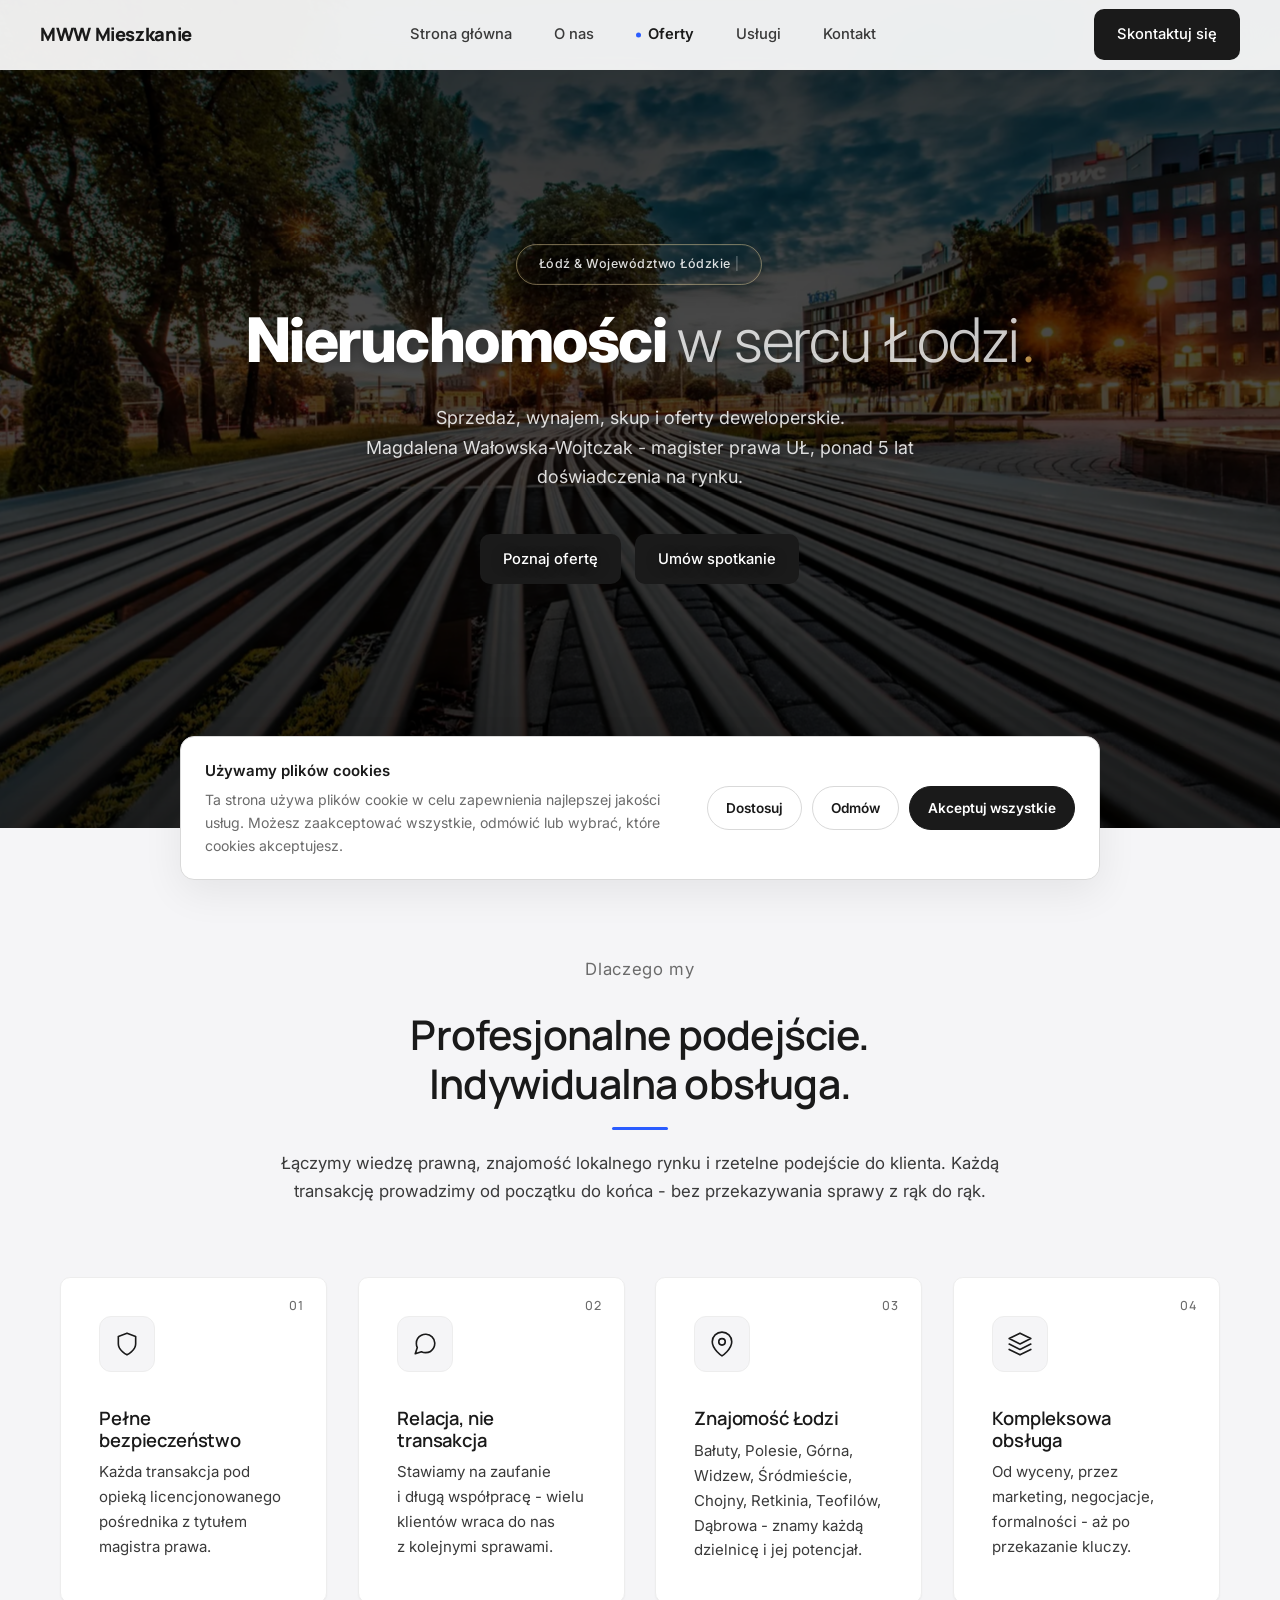
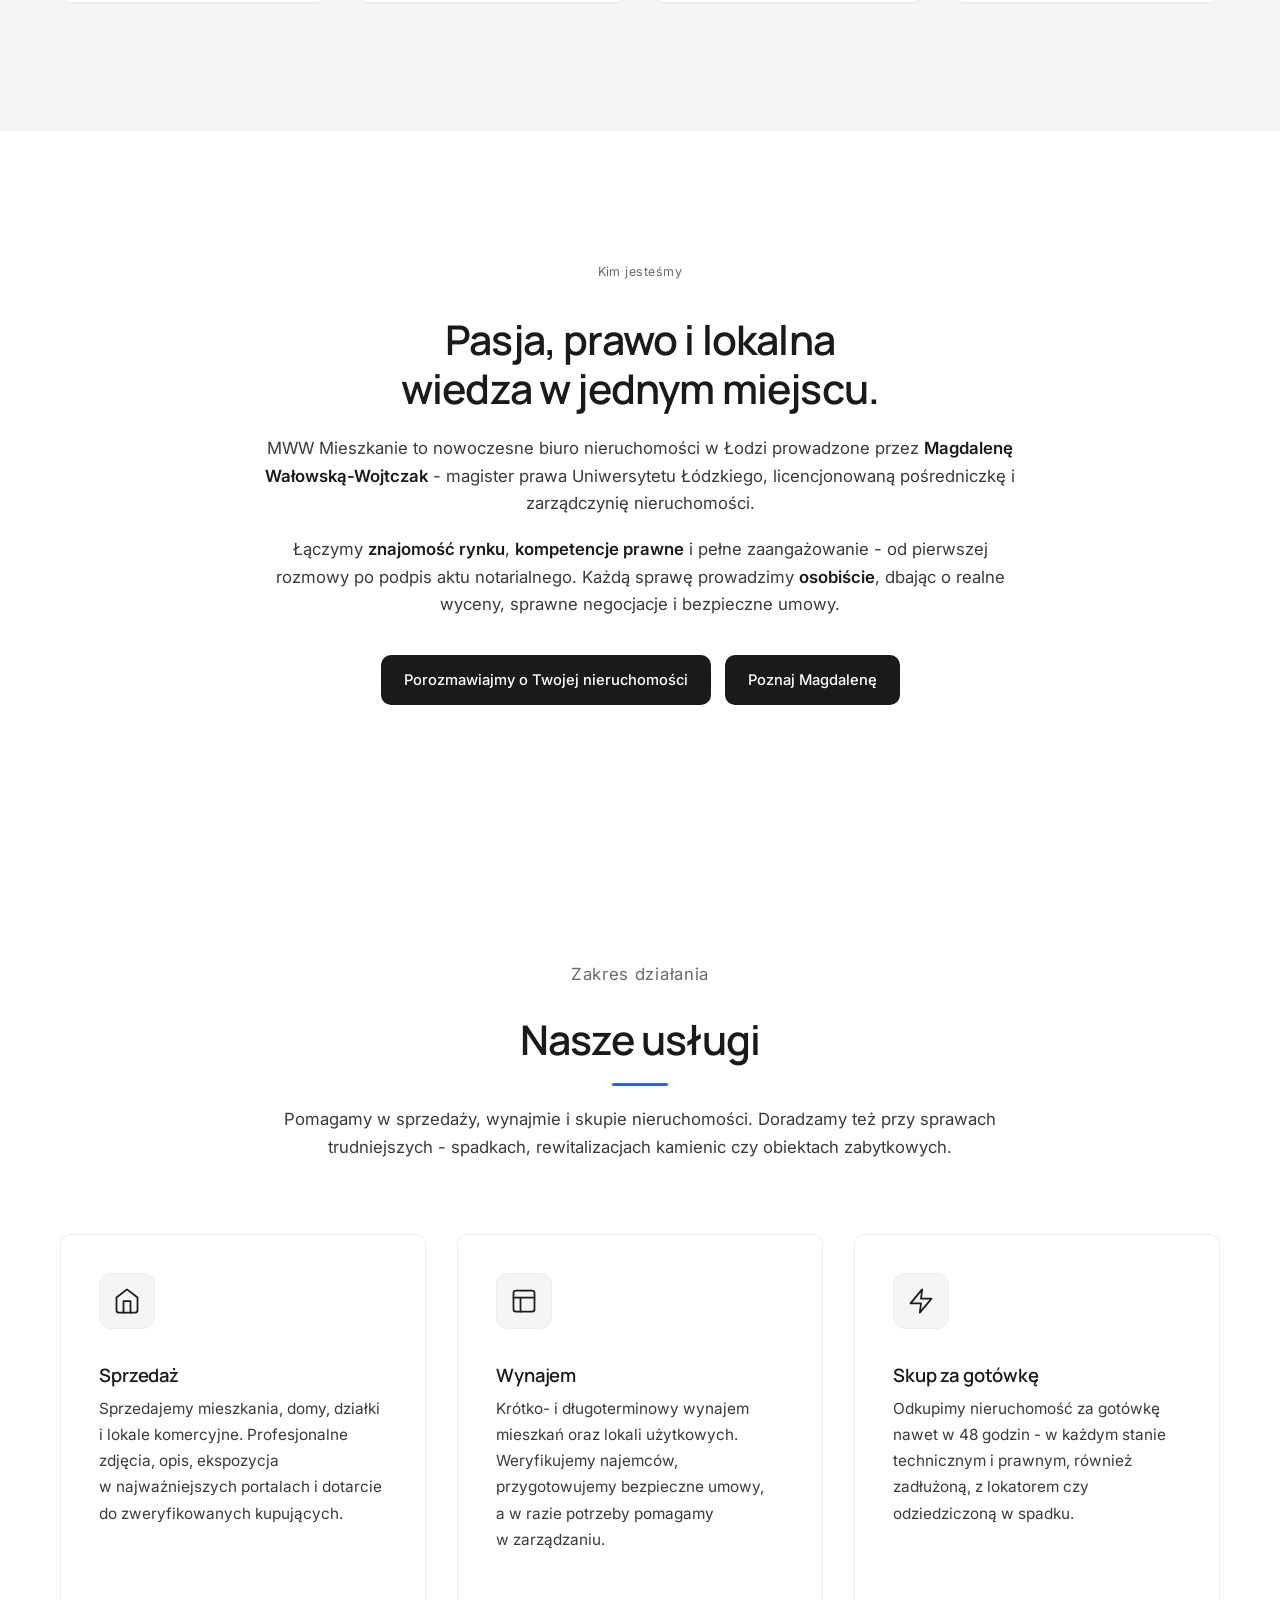
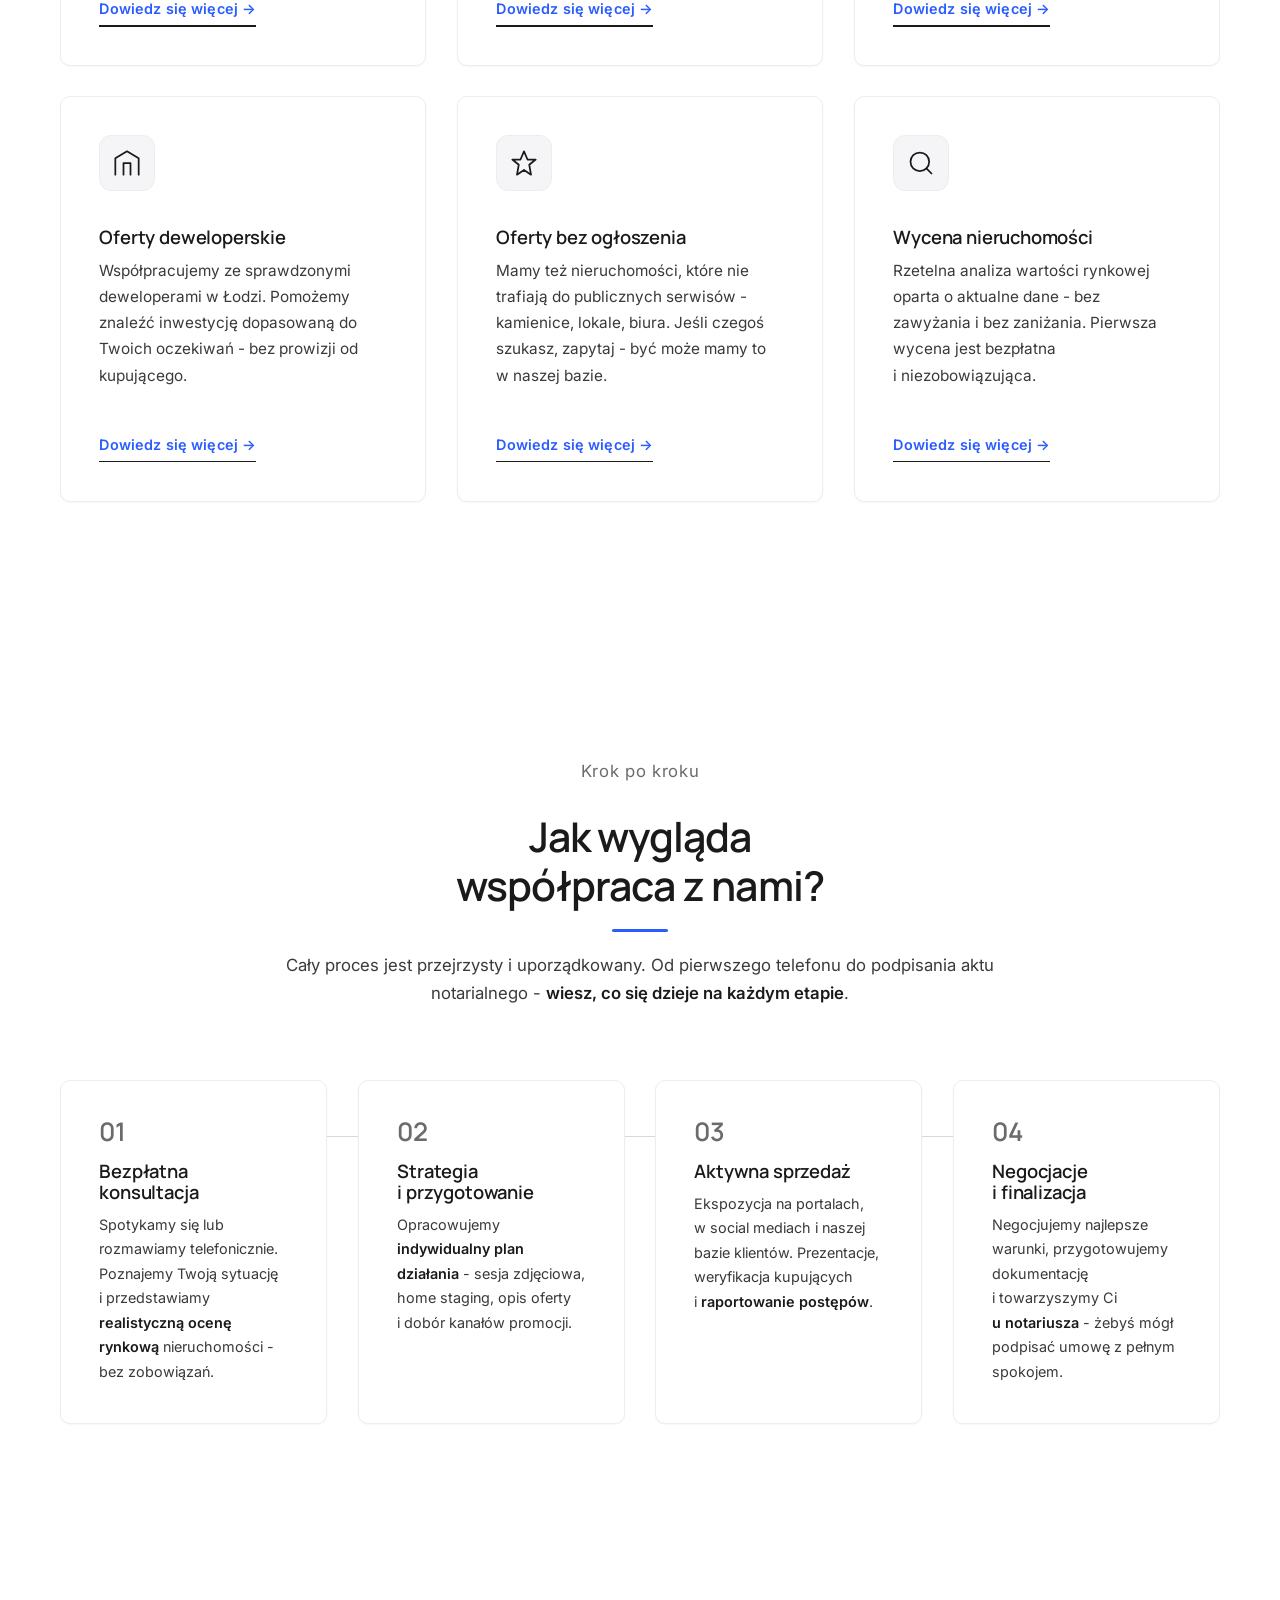
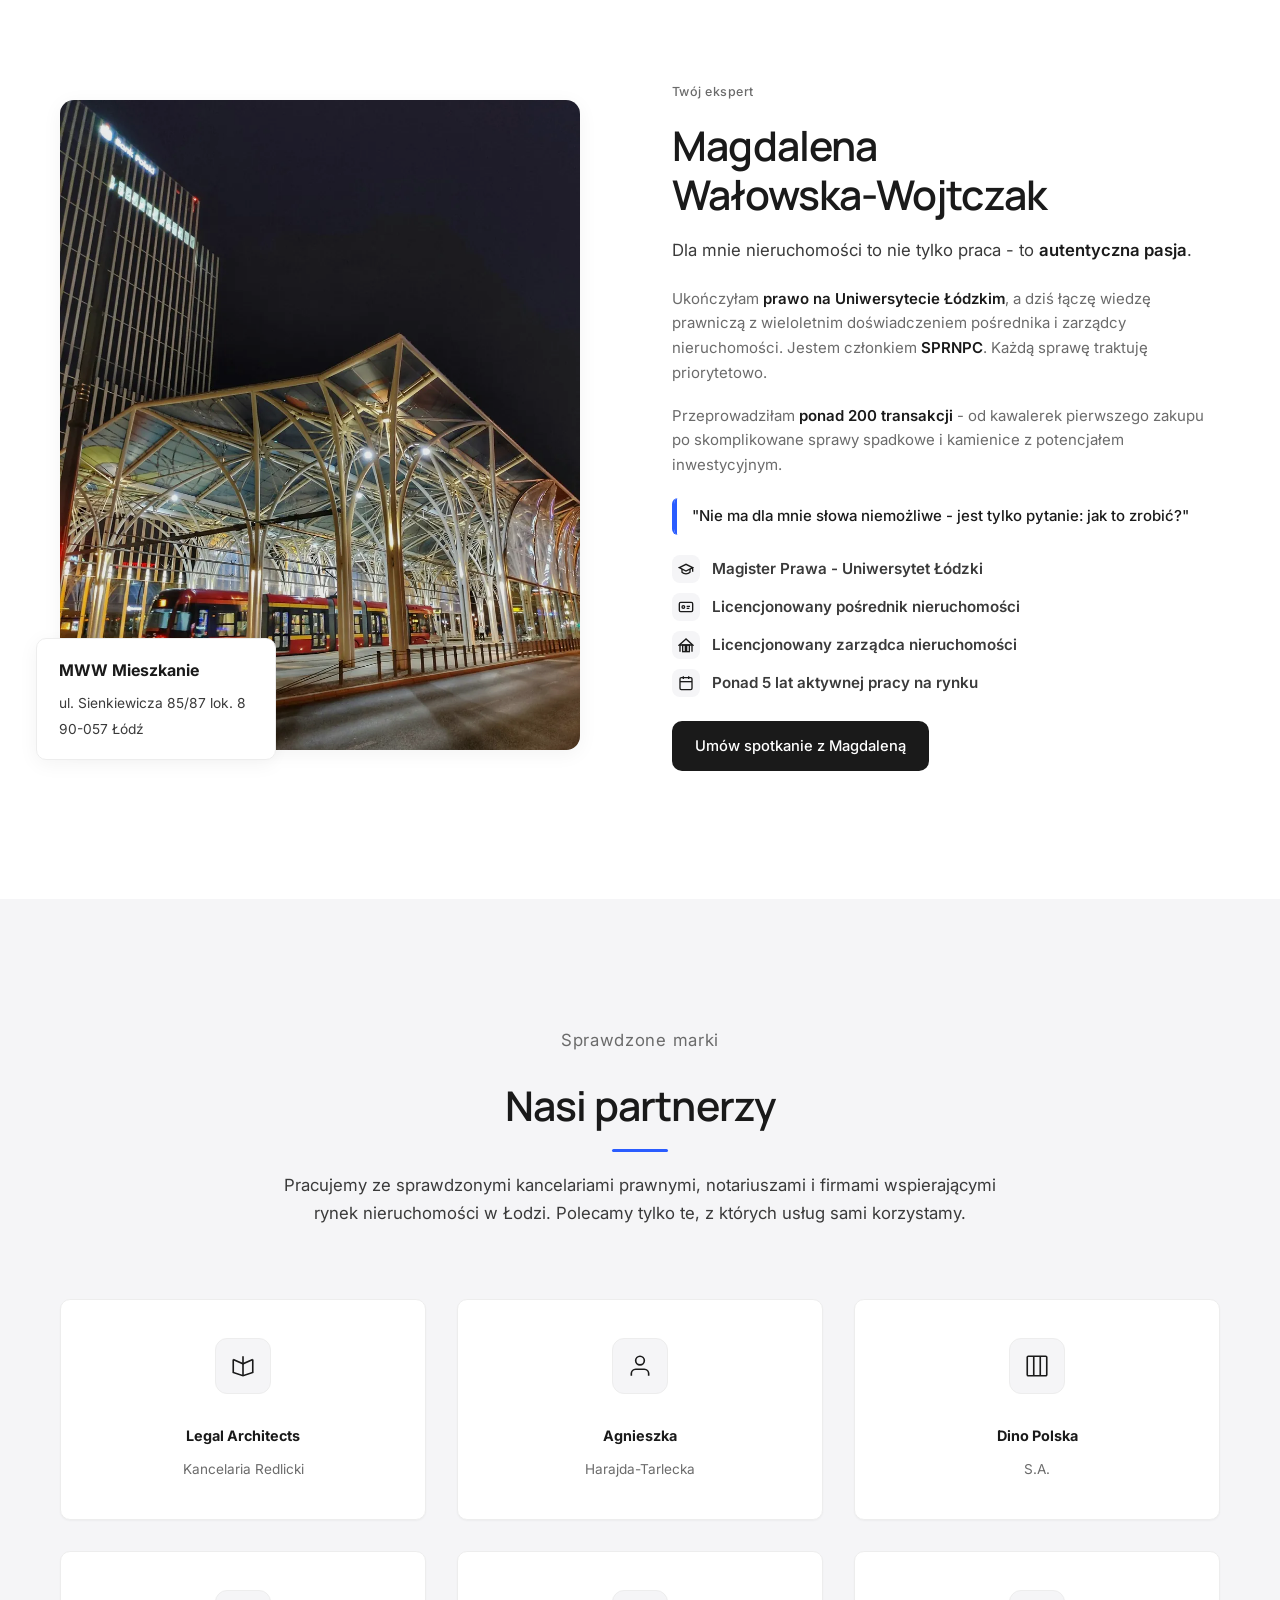
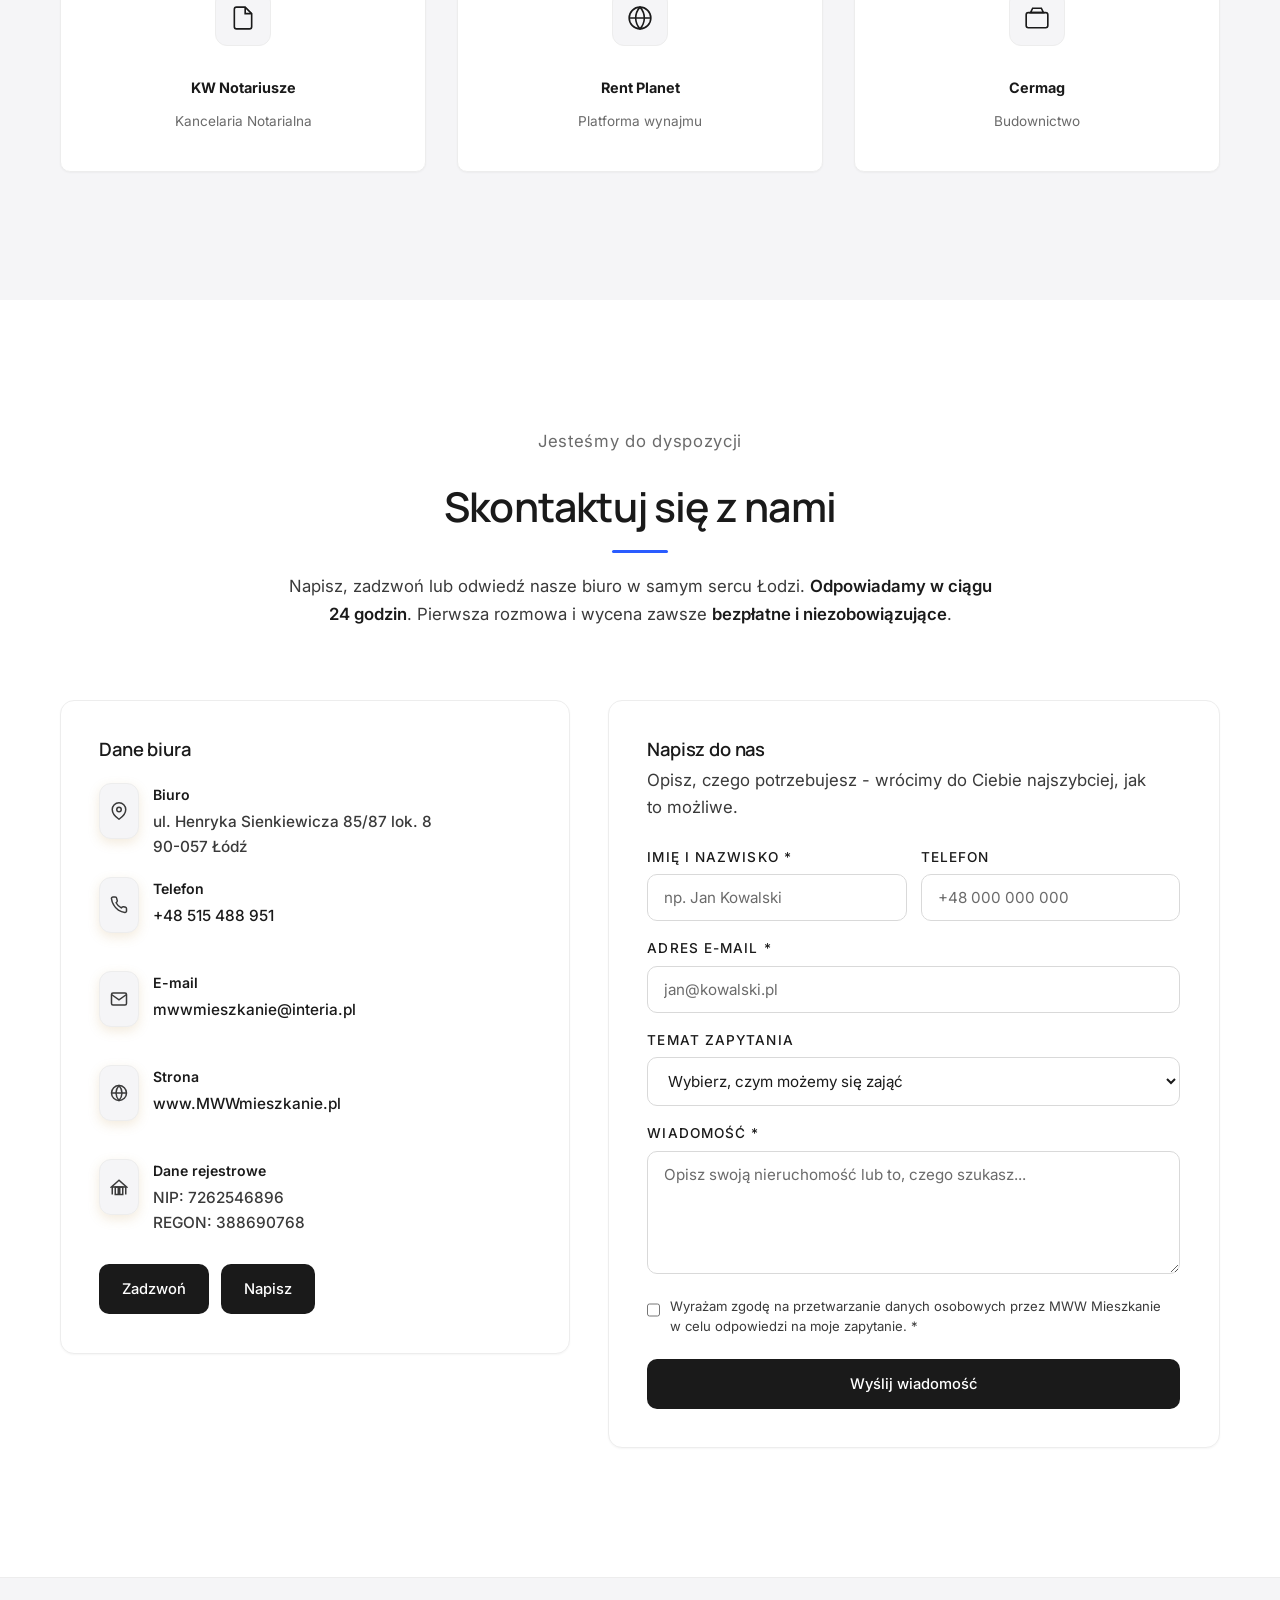
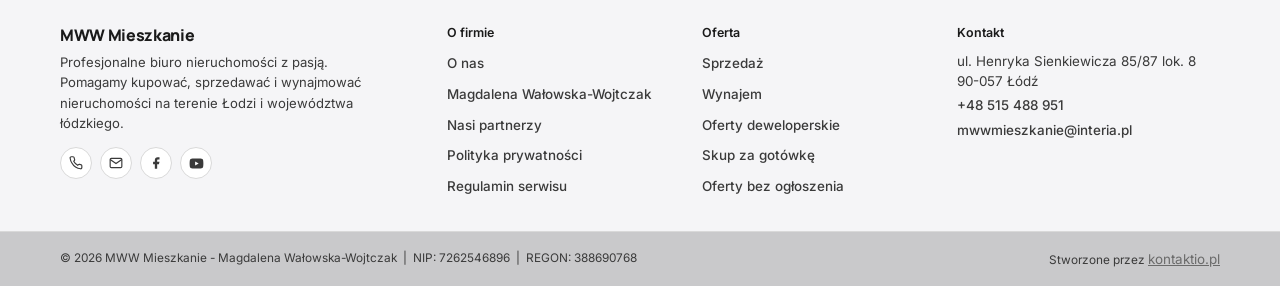
==== commit e6968e31: "Merge pull request #103 from kontaktio-demo/copilot/remove-reviews-section Usuń sekcję z opiniami i " ====
--- a/index.html
+++ b/index.html
@@ -245,7 +245,7 @@
         </div>
         <h3>Sprzedaż</h3>
         <p>Sprzedajemy mieszkania, domy, działki i&nbsp;lokale komercyjne. Profesjonalne zdjęcia, opis, ekspozycja w&nbsp;najważniejszych portalach i&nbsp;dotarcie do zweryfikowanych kupujących.</p>
-        <a href="sprzedaz.html" class="service-link">Dowiedz się więcej →</a>
+        <a href="sprzedaz.html" class="service-link">Dowiedz się więcej &rarr;</a>
       </article>
 
       <article id="wynajem" class="service-card reveal reveal-scale">
@@ -254,7 +254,7 @@
         </div>
         <h3>Wynajem</h3>
         <p>Krótko- i&nbsp;długoterminowy wynajem mieszkań oraz lokali użytkowych. Weryfikujemy najemców, przygotowujemy bezpieczne umowy, a&nbsp;w&nbsp;razie potrzeby pomagamy w&nbsp;zarządzaniu.</p>
-        <a href="wynajem.html" class="service-link">Dowiedz się więcej →</a>
+        <a href="wynajem.html" class="service-link">Dowiedz się więcej &rarr;</a>
       </article>
 
       <article id="skup" class="service-card reveal reveal-scale">
@@ -263,7 +263,7 @@
         </div>
         <h3>Skup za gotówkę</h3>
         <p>Odkupimy nieruchomość za gotówkę nawet w&nbsp;48&nbsp;godzin - w&nbsp;każdym stanie technicznym i&nbsp;prawnym, również zadłużoną, z&nbsp;lokatorem czy odziedziczoną w&nbsp;spadku.</p>
-        <a href="skup.html" class="service-link">Dowiedz się więcej →</a>
+        <a href="skup.html" class="service-link">Dowiedz się więcej &rarr;</a>
       </article>
 
       <article id="deweloper" class="service-card reveal reveal-scale">
@@ -272,7 +272,7 @@
         </div>
         <h3>Oferty deweloperskie</h3>
         <p>Współpracujemy ze sprawdzonymi deweloperami w&nbsp;Łodzi. Pomożemy znaleźć inwestycję dopasowaną do Twoich oczekiwań - bez prowizji od kupującego.</p>
-        <a href="deweloperskie.html" class="service-link">Dowiedz się więcej →</a>
+        <a href="deweloperskie.html" class="service-link">Dowiedz się więcej &rarr;</a>
       </article>
 
       <article id="off-market" class="service-card reveal reveal-scale">
@@ -281,7 +281,7 @@
         </div>
         <h3>Oferty bez ogłoszenia</h3>
         <p>Mamy też nieruchomości, które nie trafiają do publicznych serwisów - kamienice, lokale, biura. Jeśli czegoś szukasz, zapytaj - być może mamy to w&nbsp;naszej bazie.</p>
-        <a href="off-market.html" class="service-link">Dowiedz się więcej →</a>
+        <a href="off-market.html" class="service-link">Dowiedz się więcej &rarr;</a>
       </article>
 
       <article class="service-card reveal reveal-scale">
@@ -290,7 +290,7 @@
         </div>
         <h3>Wycena nieruchomości</h3>
         <p>Rzetelna analiza wartości rynkowej oparta o&nbsp;aktualne dane - bez zawyżania i&nbsp;bez zaniżania. Pierwsza wycena jest bezpłatna i&nbsp;niezobowiązująca.</p>
-        <a href="wycena.html" class="service-link">Dowiedz się więcej →</a>
+        <a href="wycena.html" class="service-link">Dowiedz się więcej &rarr;</a>
       </article>
 
     </div>
@@ -365,41 +365,6 @@
         <span>ul. Sienkiewicza 85/87 lok.&nbsp;8</span>
         <span>90-057 Łódź</span>
       </div>
-    </div>
-  </div>
-</section>
-
-<section class="section testimonials" aria-labelledby="testimonials-heading">
-  <div class="container">
-    <div class="section-header section-header-center reveal">
-      <p class="eyebrow">Głos klientów</p>
-      <h2 id="testimonials-heading">Co mówią o&nbsp;współpracy z&nbsp;nami?</h2>
-    </div>
-    <div class="testimonials-grid">
-      <blockquote class="testimonial-card reveal reveal-blur">
-        <div class="testimonial-stars" aria-label="Ocena 5 na 5">★★★★★</div>
-        <p><em>"Z Magdaleną sprzedaliśmy mieszkanie po babci na Bałutach. Bałam się formalności spadkowych, ale wszystko zostało wyjaśnione krok po kroku. Pierwsi kupujący pojawili się po 9 dniach, finalnie sprzedaż za cenę zbliżoną do ofertowej. Polecam świadomie, nie z grzeczności."</em></p>
-        <footer>
-          <strong>Anna K.</strong>
-          <span>Sprzedaż mieszkania po spadku - Łódź Bałuty</span>
-        </footer>
-      </blockquote>
-      <blockquote class="testimonial-card reveal reveal-blur">
-        <div class="testimonial-stars" aria-label="Ocena 5 na 5">★★★★★</div>
-        <p><em>"Szukałem lokalu na gabinet stomatologiczny w okolicy Piotrkowskiej. W innych biurach proponowano mi cokolwiek, byle szybko. Tu dostałem trzy dopasowane propozycje, z analizą kosztów i ruchu pieszego. Wynająłem drugi z brzegu - dzisiaj mam tam praktykę."</em></p>
-        <footer>
-          <strong>Marek W.</strong>
-          <span>Wynajem lokalu usługowego - Łódź Śródmieście</span>
-        </footer>
-      </blockquote>
-      <blockquote class="testimonial-card reveal reveal-blur">
-        <div class="testimonial-stars" aria-label="Ocena 5 na 5">★★★★★</div>
-        <p><em>"Musiałem szybko sprzedać działkę w okolicach Łodzi - pilna sytuacja rodzinna. Dostałem wycenę następnego dnia, a po tygodniu byliśmy u notariusza. Cena uczciwa - nie najwyższa, jaką teoretycznie mógłbym uzyskać, ale w realnym czasie. Konkret bez żadnego kombinowania."</em></p>
-        <footer>
-          <strong>Tomasz R.</strong>
-          <span>Skup działki za gotówkę - powiat zgierski</span>
-        </footer>
-      </blockquote>
     </div>
   </div>
 </section>
@@ -603,7 +568,7 @@
 
   <div class="footer-bottom">
     <div class="container footer-bottom-inner">
-      <p>© 2026 MWW Mieszkanie - Magdalena Wałowska-Wojtczak &nbsp;|&nbsp; NIP: 7262546896 &nbsp;|&nbsp; REGON: 388690768</p>
+      <p>&copy; 2026 MWW Mieszkanie - Magdalena Wałowska-Wojtczak &nbsp;|&nbsp; NIP: 7262546896 &nbsp;|&nbsp; REGON: 388690768</p>
       <p>Stworzone przez <a href="https://kontaktio.pl" target="_blank" rel="noopener noreferrer" style="color:inherit;text-decoration:underline">kontaktio.pl</a></p>
     </div>
   </div>
--- a/styles.css
+++ b/styles.css
@@ -1079,47 +1079,6 @@
   font-size: 0.95rem;
 }
 .agent-credentials svg { color: var(--c-navy); }
-
-.testimonials { background: var(--c-bg); }
-
-.testimonials-grid {
-  display: grid;
-  grid-template-columns: repeat(3, 1fr);
-  gap: 28px;
-}
-
-.testimonial-card {
-  background: #fff;
-  padding: 36px 32px;
-  border-radius: var(--radius);
-  border: 1px solid var(--c-line);
-  box-shadow: var(--shadow-sm);
-  transition: transform 0.5s var(--ease), box-shadow 0.4s var(--ease);
-}
-.testimonial-card:hover {
-  box-shadow: var(--shadow-md);
-  border-color: rgba(26, 42, 74, 0.2);
-}
-.testimonial-stars {
-  background: var(--gradient-gold-soft);
-  -webkit-background-clip: text;
-          background-clip: text;
-  -webkit-text-fill-color: transparent;
-  color: transparent;
-  letter-spacing: 4px;
-  font-size: 1.05rem;
-  margin-bottom: 16px;
-}
-.testimonial-card p {
-  color: var(--c-ink-soft);
-  font-weight: 500;
-  line-height: 1.7;
-  margin-bottom: 22px;
-}
-.testimonial-card p em { font-style: normal; }
-.testimonial-card footer { display: flex; flex-direction: column; gap: 2px; }
-.testimonial-card footer strong { font-weight: 800; color: var(--c-ink); }
-.testimonial-card footer span { font-size: 0.85rem; color: var(--c-mute); }
 
 .partners { background: var(--c-bg-alt); }
 .partners-grid {
@@ -1648,7 +1607,6 @@
   .usp-grid { grid-template-columns: 1fr; }
   .process-grid { grid-template-columns: 1fr; }
   .services-grid { grid-template-columns: 1fr; }
-  .testimonials-grid { grid-template-columns: 1fr; }
   .partners-grid { grid-template-columns: repeat(3, 1fr); gap: 12px; }
   .partner-card { padding: 18px 8px; }
   .partner-icon { width: 42px; height: 42px; border-radius: 10px; }
@@ -2498,7 +2456,7 @@
   font-size: 0.97rem;
 }
 .checklist li::before {
-  content: '✓';
+  content: '\2713';
   color: var(--c-gold);
   font-weight: 800;
   background: var(--c-bg-alt);
--- a/wow-animations.css
+++ b/wow-animations.css
@@ -99,26 +99,28 @@
   animation: heroFadeSlideUp .7s var(--ease) .32s both;
 }
 
-@keyframes shimmer {
-  0%   { background-position: -200% center; }
-  100% { background-position:  200% center; }
+@keyframes heroAccentShine {
+  0%   { background-position: 100% 0; }
+  100% { background-position: 0% 0; }
 }
 
 .hero-content.visible .hero-title-accent {
-  background: linear-gradient(
-    90deg,
+  background-image: linear-gradient(
+    100deg,
     #ffffff 0%,
-    rgba(255,255,255,.55) 42%,
-    #ffffff 50%,
-    rgba(255,255,255,.55) 58%,
+    #ffffff 45%,
+    rgba(255, 255, 255, 0.55) 50%,
+    #ffffff 55%,
     #ffffff 100%
   );
-  background-size: 200% 100%;
+  background-size: 300% 100%;
+  background-repeat: no-repeat;
+  background-position: 100% 0;
   -webkit-background-clip: text;
   background-clip: text;
   -webkit-text-fill-color: transparent;
   animation: heroFadeSlideUp .7s var(--ease) .18s both,
-             shimmer 4s ease-in-out 2.5s infinite;
+             heroAccentShine 1.8s cubic-bezier(.4, 0, .2, 1) 1.4s forwards;
 }
 
 @keyframes clipRevealLeft {
@@ -420,8 +422,7 @@
 
   .dist-grid,
   .services-grid,
-  .dev-grid,
-  .testimonials-grid {
+  .dev-grid {
     grid-template-columns: 1fr;
     gap: 16px;
   }
@@ -806,3 +807,62 @@
 .page-header {
   animation: heroFadeSlideUp .8s var(--ease) .1s both;
 }
+
+@keyframes pageFadeIn {
+  from { opacity: 0; }
+  to   { opacity: 1; }
+}
+
+body.page-entering {
+  animation: pageFadeIn .5s cubic-bezier(0.22, 1, 0.36, 1) both;
+}
+
+.page-transition-overlay {
+  position: fixed;
+  inset: 0;
+  background: #ffffff;
+  z-index: 99998;
+  opacity: 0;
+  pointer-events: none;
+  transition: opacity .35s cubic-bezier(0.22, 1, 0.36, 1);
+  will-change: opacity;
+}
+.page-transition-overlay.is-active {
+  opacity: 1;
+  pointer-events: auto;
+}
+
+.reveal {
+  transition-duration: 1s !important;
+  transition-timing-function: cubic-bezier(0.22, 1, 0.36, 1) !important;
+}
+.reveal.reveal-scale,
+.reveal.reveal-blur,
+.reveal.reveal-zoom,
+.reveal.reveal-flip,
+.reveal.reveal-rotate {
+  transition-duration: 1.1s !important;
+}
+
+.nav, header.nav, #nav {
+  transition: background-color .35s cubic-bezier(0.22, 1, 0.36, 1),
+              box-shadow .35s cubic-bezier(0.22, 1, 0.36, 1),
+              border-color .35s cubic-bezier(0.22, 1, 0.36, 1),
+              padding .35s cubic-bezier(0.22, 1, 0.36, 1) !important;
+  will-change: background-color, box-shadow;
+}
+
+#preloader {
+  transition: opacity .9s cubic-bezier(0.22, 1, 0.36, 1),
+              visibility .9s cubic-bezier(0.22, 1, 0.36, 1) !important;
+}
+#preloader.hidden {
+  opacity: 0 !important;
+  visibility: hidden !important;
+  pointer-events: none;
+}
+
+@media (prefers-reduced-motion: reduce) {
+  body.page-entering { animation: none; }
+  .page-transition-overlay { display: none !important; }
+}
--- a/redesign.css
+++ b/redesign.css
@@ -100,11 +100,24 @@
 
 html { scroll-behavior: smooth; }
 
-::-webkit-scrollbar { width: 10px; height: 10px; }
-::-webkit-scrollbar-track { background: var(--color-white); }
-::-webkit-scrollbar-thumb { background: var(--color-line); border-radius: 8px; border: 2px solid var(--color-white); }
-::-webkit-scrollbar-thumb:hover { background: var(--color-ink-mute); }
-* { scrollbar-color: var(--color-line) var(--color-white); }
+@media (pointer: fine) {
+  * { scrollbar-width: thin; scrollbar-color: rgba(0, 0, 0, 0.18) transparent; }
+  ::-webkit-scrollbar { width: 8px; height: 8px; background: transparent; }
+  ::-webkit-scrollbar-track { background: transparent; }
+  ::-webkit-scrollbar-thumb {
+    background-color: rgba(0, 0, 0, 0.16);
+    background-clip: padding-box;
+    border: 2px solid transparent;
+    border-radius: 8px;
+    transition: background-color 200ms ease;
+  }
+  ::-webkit-scrollbar-thumb:hover { background-color: rgba(0, 0, 0, 0.34); }
+  ::-webkit-scrollbar-corner { background: transparent; }
+}
+
+@media (pointer: coarse) {
+  * { scrollbar-width: auto; scrollbar-color: auto; }
+}
 
 ::selection      { background: var(--color-accent-soft); color: var(--color-ink); }
 ::-moz-selection { background: var(--color-accent-soft); color: var(--color-ink); }
@@ -237,11 +250,11 @@
 
 .bg-alt, section.bg-alt,
 .usp, .process, .partners,
-.testimonials, .services, .contact {
-  background: var(--color-white) !important;
-}
-
-.usp, .testimonials, .partners {
+.services, .contact {
+  background: var(--color-white) !important;
+}
+
+.usp, .partners {
   background: var(--color-surface) !important;
 }
 
@@ -665,13 +678,12 @@
 }
 
 .usp-grid, .services-grid, .process-grid,
-.partners-grid, .testimonials-grid, .values-grid {
+.partners-grid, .values-grid {
   display: grid !important;
   gap: clamp(20px, 2.4vw, 32px) !important;
   grid-template-columns: repeat(auto-fit, minmax(260px, 1fr)) !important;
 }
 .services-grid { grid-template-columns: repeat(auto-fit, minmax(280px, 1fr)) !important; }
-.testimonials-grid { grid-template-columns: repeat(auto-fit, minmax(300px, 1fr)) !important; }
 
 .about, .about-solo, .agent-section {
   background: var(--color-white) !important;
@@ -1248,7 +1260,6 @@
 .hamburger {
   width: 40px !important;
   height: 40px !important;
-  display: inline-flex !important;
   align-items: center;
   justify-content: center;
   border-radius: 8px;
@@ -1434,6 +1445,13 @@
   padding: 0 !important;
   max-width: 720px;
   margin: 0 auto;
+  background: none !important;
+  border: 0 !important;
+  box-shadow: none !important;
+  border-radius: 0 !important;
+}
+.service-cta .container::before {
+  background: var(--color-accent, #c9a86b) !important;
 }
 .service-cta h2 {
   color: var(--color-white) !important;
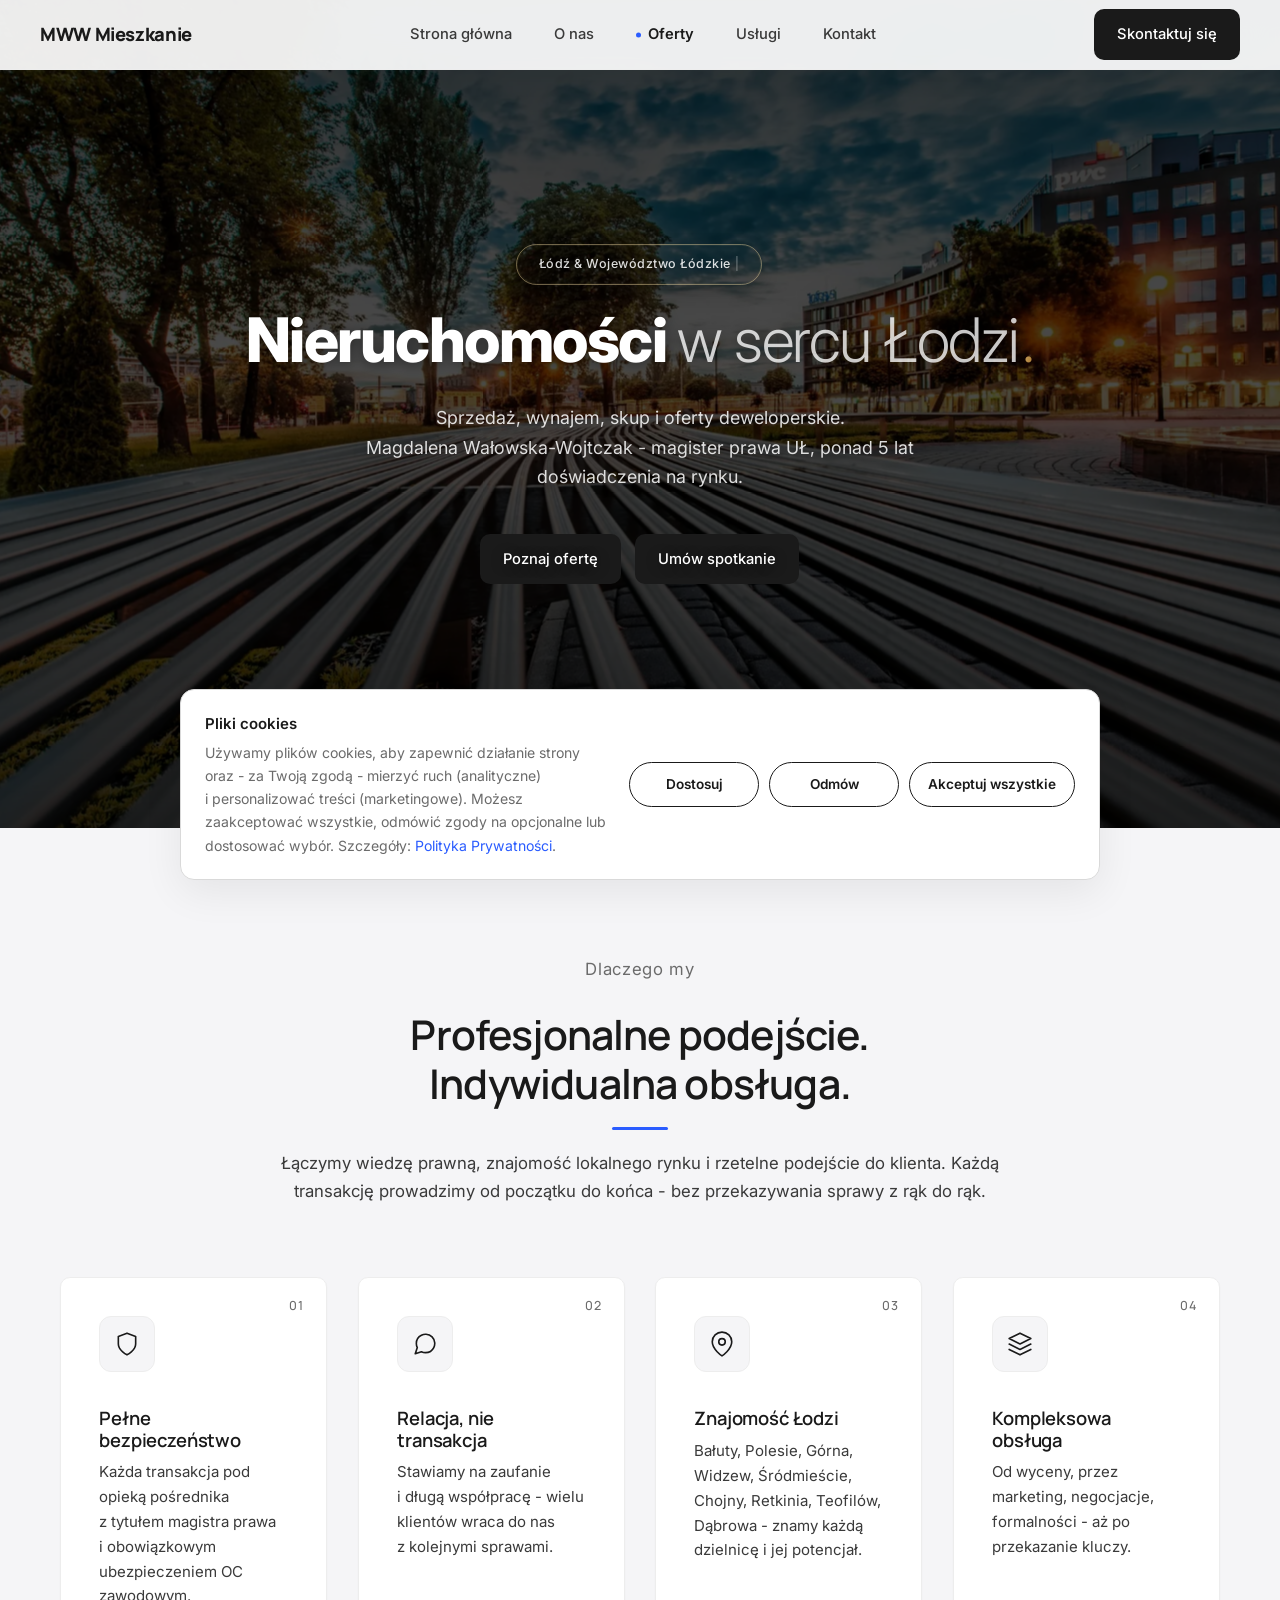
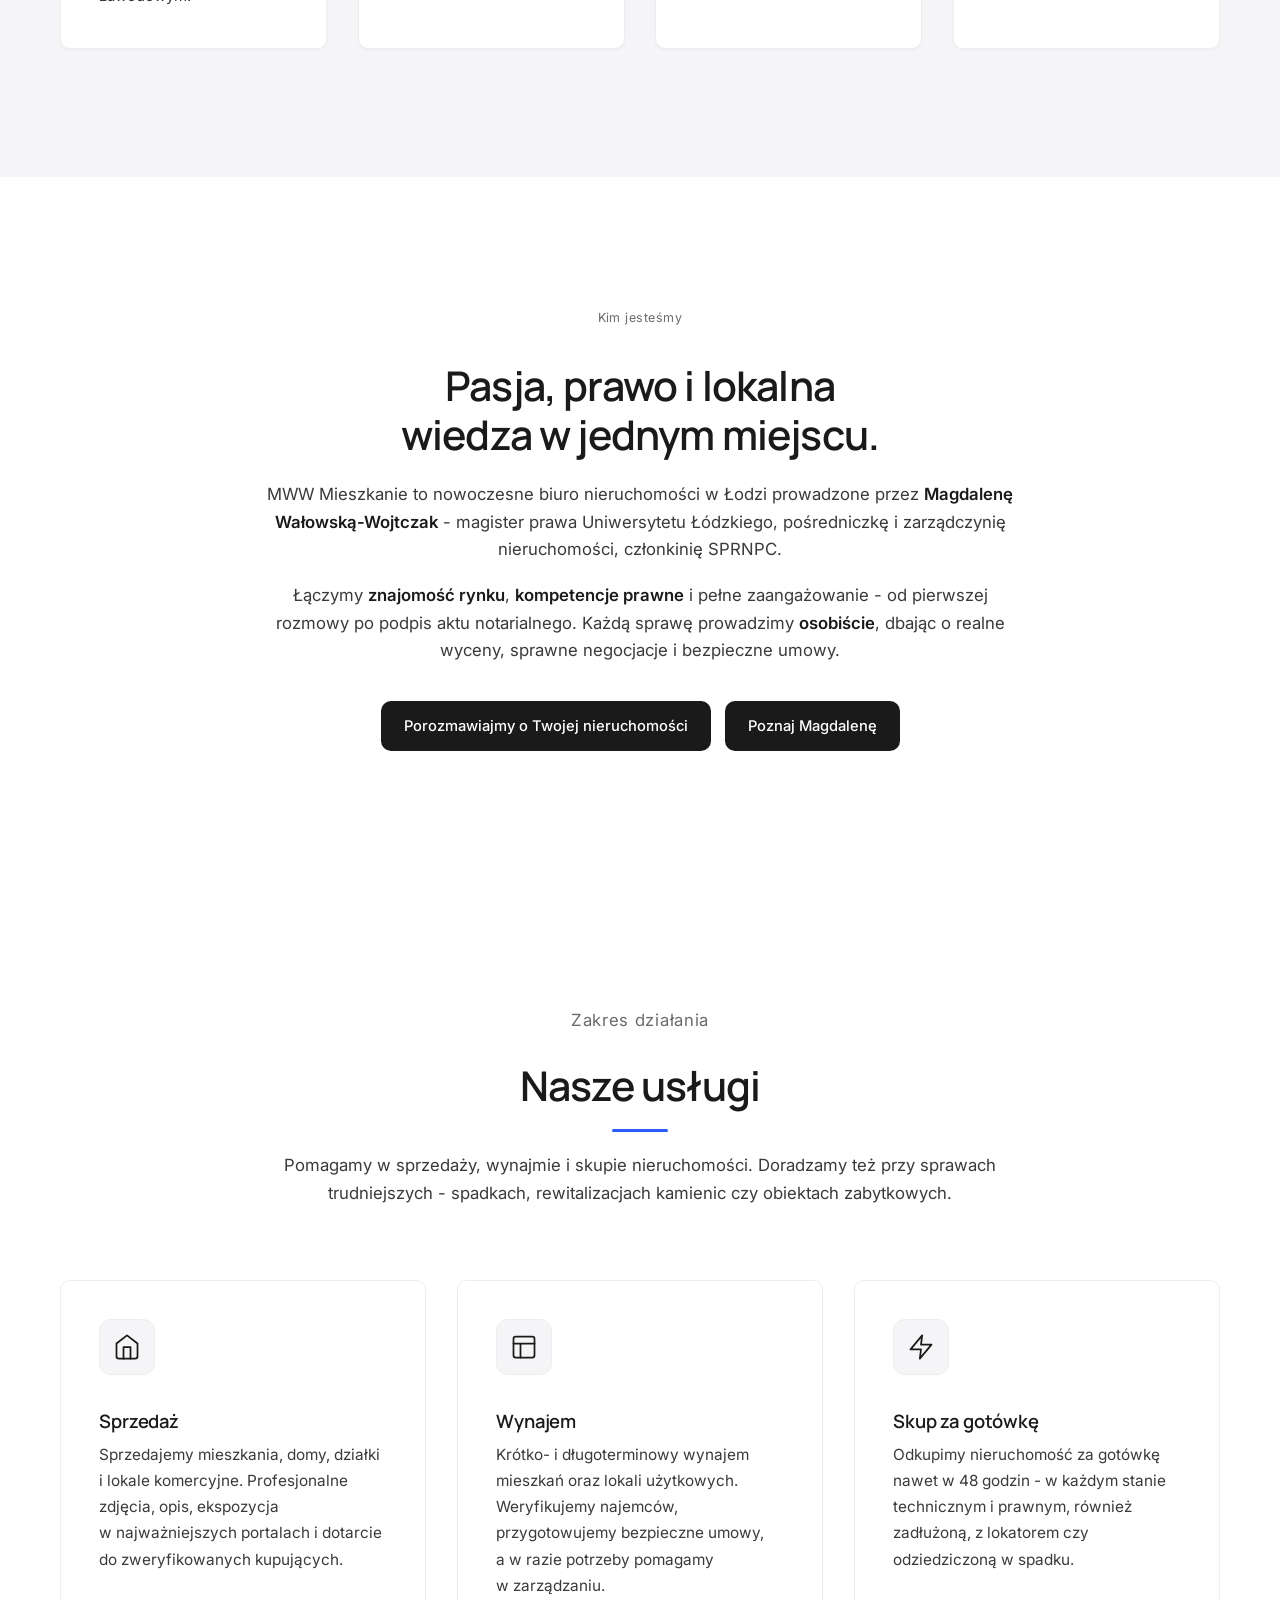
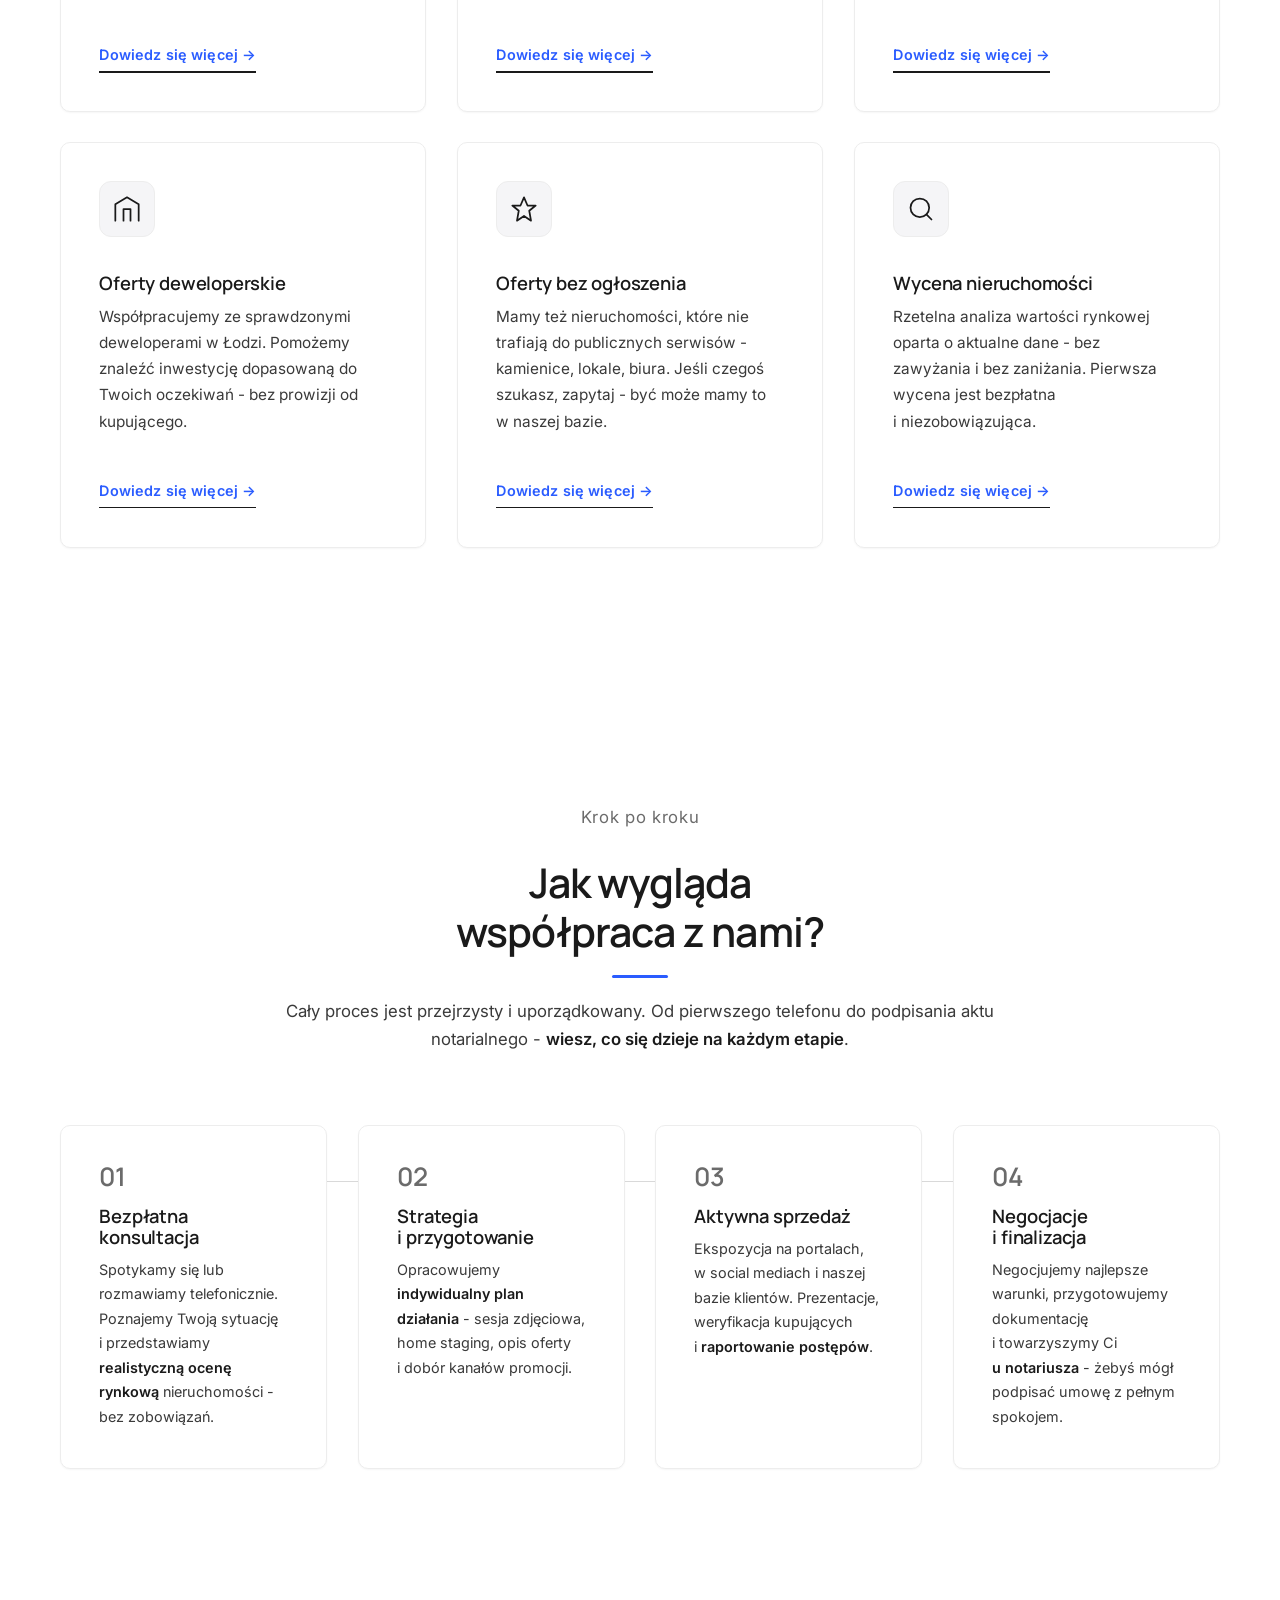
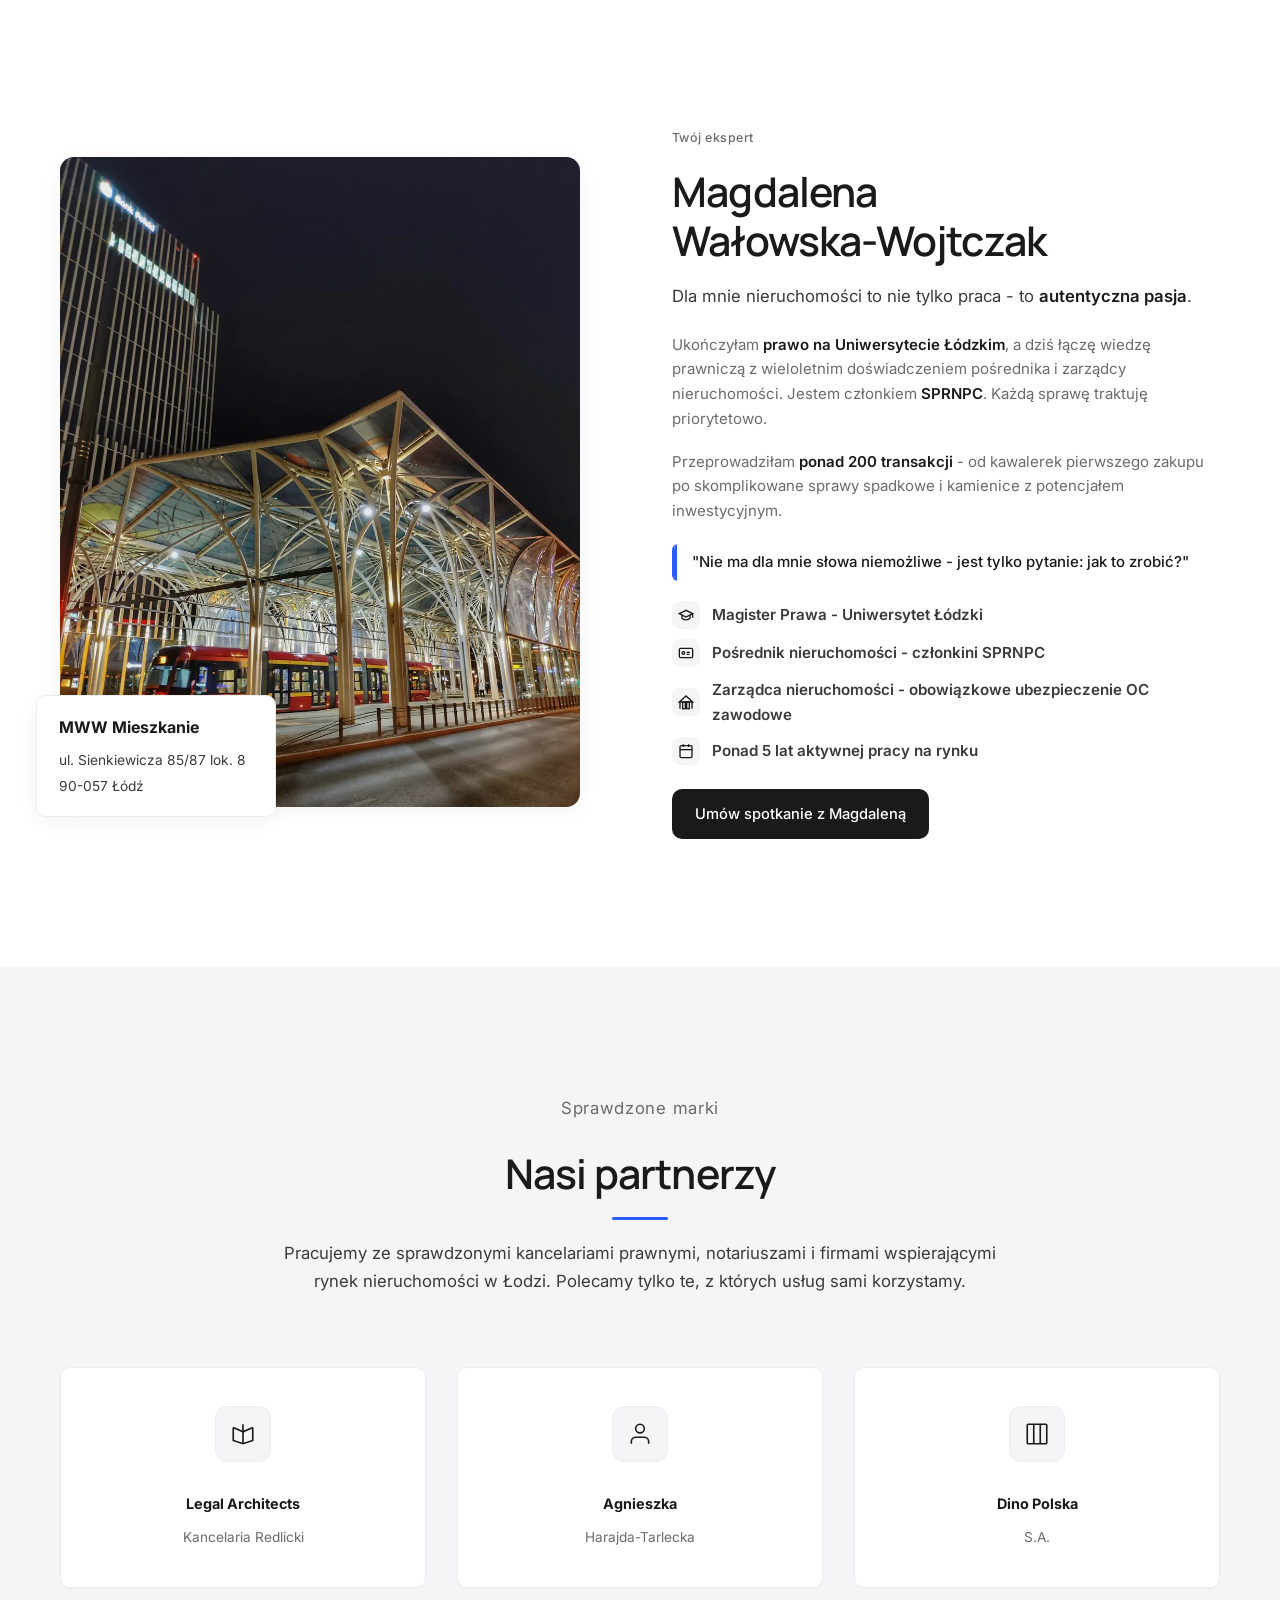
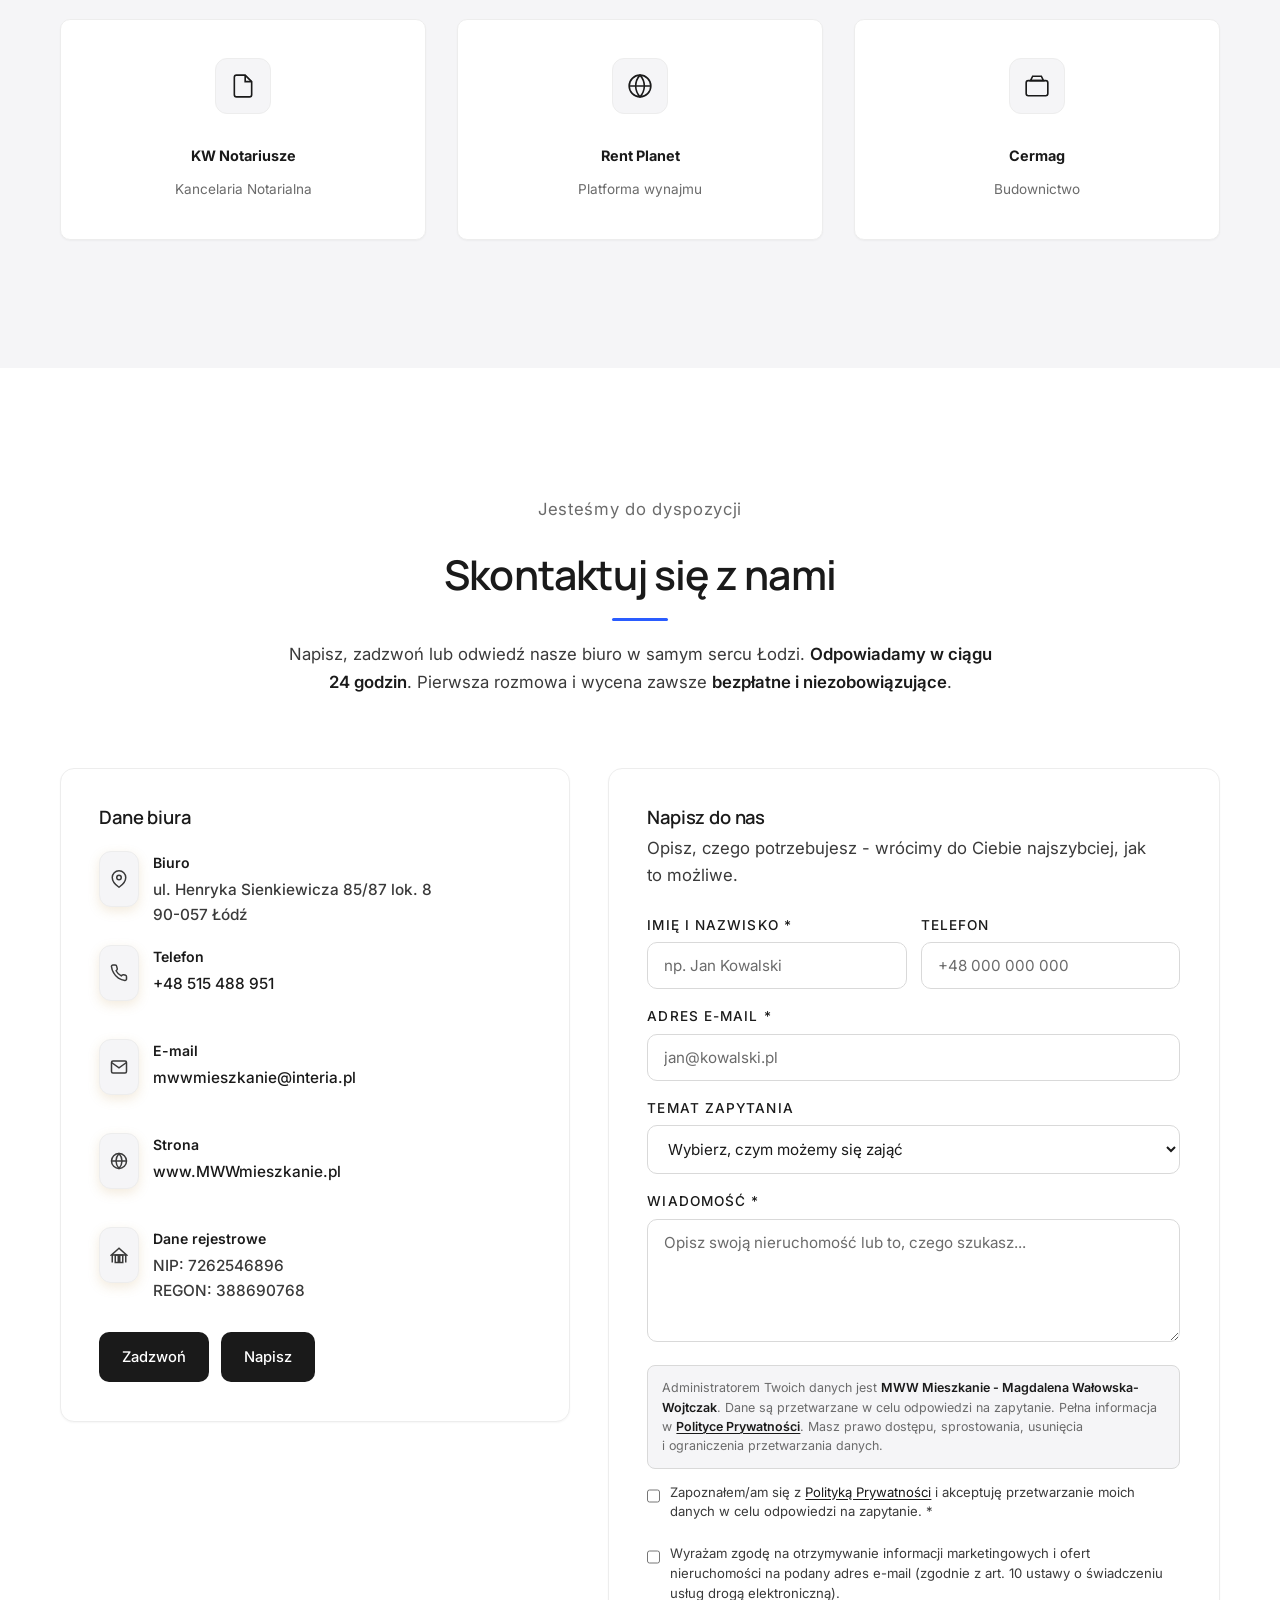
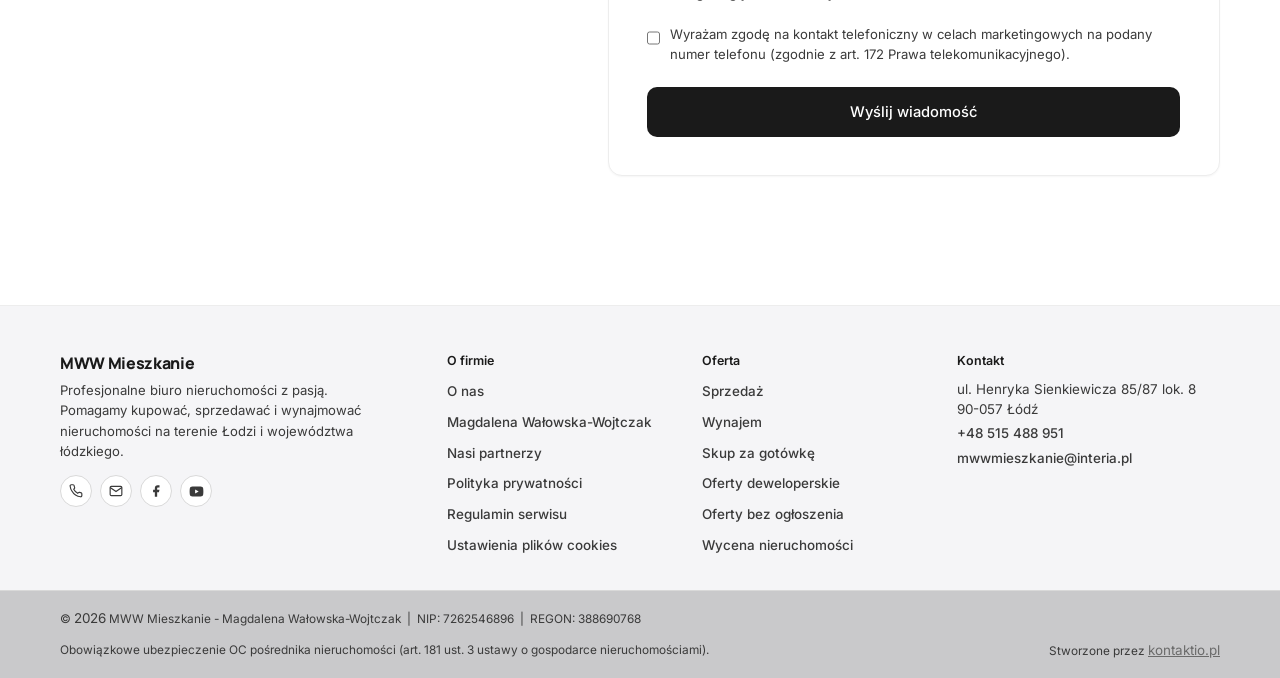
==== commit 01baeeb4: "komicik" ====
--- a/index.html
+++ b/index.html
@@ -174,7 +174,7 @@
           <svg width="26" height="26" viewBox="0 0 24 24" fill="none" stroke="currentColor" stroke-width="1.5" stroke-linecap="round" stroke-linejoin="round"><path d="M12 22s8-4 8-10V5l-8-3-8 3v7c0 6 8 10 8 10z"/></svg>
         </span>
         <h3>Pełne bezpieczeństwo</h3>
-        <p>Każda transakcja pod opieką licencjonowanego pośrednika z&nbsp;tytułem magistra prawa.</p>
+        <p>Każda transakcja pod opieką pośrednika z&nbsp;tytułem magistra prawa i&nbsp;obowiązkowym ubezpieczeniem OC zawodowym.</p>
       </article>
 
       <article class="usp-card reveal reveal-scale">
@@ -212,7 +212,7 @@
         <p class="eyebrow">Kim jesteśmy</p>
         <h2 id="about-heading">Pasja, prawo i lokalna<br>wiedza w jednym miejscu.</h2>
         <p class="about-solo-lead">
-          MWW Mieszkanie to nowoczesne biuro nieruchomości w Łodzi prowadzone przez <strong>Magdalenę Wałowską-Wojtczak</strong> - magister prawa Uniwersytetu Łódzkiego, licencjonowaną pośredniczkę i zarządczynię nieruchomości.
+          MWW Mieszkanie to nowoczesne biuro nieruchomości w Łodzi prowadzone przez <strong>Magdalenę Wałowską-Wojtczak</strong> - magister prawa Uniwersytetu Łódzkiego, pośredniczkę i&nbsp;zarządczynię nieruchomości, członkinię SPRNPC.
         </p>
         <p class="about-solo-lead">
           Łączymy <strong>znajomość rynku</strong>, <strong>kompetencje prawne</strong> i&nbsp;pełne zaangażowanie - od pierwszej rozmowy po podpis aktu notarialnego. Każdą sprawę prowadzimy <strong>osobiście</strong>, dbając o&nbsp;realne wyceny, sprawne negocjacje i&nbsp;bezpieczne umowy.
@@ -350,8 +350,8 @@
       </blockquote>
       <ul class="agent-credentials" aria-label="Kwalifikacje Magdaleny Wałowskiej-Wojtczak">
         <li><span aria-hidden="true"><svg width="16" height="16" viewBox="0 0 24 24" fill="none" stroke="currentColor" stroke-width="2"><path d="M22 10v6M2 10l10-5 10 5-10 5z"/><path d="M6 12v5c3 3 9 3 12 0v-5"/></svg></span><span>Magister Prawa - Uniwersytet Łódzki</span></li>
-        <li><span aria-hidden="true"><svg width="16" height="16" viewBox="0 0 24 24" fill="none" stroke="currentColor" stroke-width="2"><rect x="2" y="5" width="20" height="14" rx="2"/><circle cx="8" cy="12" r="2"/><path d="M13 11h5m-5 3h4"/></svg></span><span>Licencjonowany pośrednik nieruchomości</span></li>
-        <li><span aria-hidden="true"><svg width="16" height="16" viewBox="0 0 24 24" fill="none" stroke="currentColor" stroke-width="2"><path d="M3 22V12M21 22V12M12 3L2 12h20z"/><rect x="7" y="12" width="4" height="10"/><rect x="13" y="12" width="4" height="10"/></svg></span><span>Licencjonowany zarządca nieruchomości</span></li>
+        <li><span aria-hidden="true"><svg width="16" height="16" viewBox="0 0 24 24" fill="none" stroke="currentColor" stroke-width="2"><rect x="2" y="5" width="20" height="14" rx="2"/><circle cx="8" cy="12" r="2"/><path d="M13 11h5m-5 3h4"/></svg></span><span>Pośrednik nieruchomości - członkini SPRNPC</span></li>
+        <li><span aria-hidden="true"><svg width="16" height="16" viewBox="0 0 24 24" fill="none" stroke="currentColor" stroke-width="2"><path d="M3 22V12M21 22V12M12 3L2 12h20z"/><rect x="7" y="12" width="4" height="10"/><rect x="13" y="12" width="4" height="10"/></svg></span><span>Zarządca nieruchomości - obowiązkowe ubezpieczenie OC zawodowe</span></li>
         <li><span aria-hidden="true"><svg width="16" height="16" viewBox="0 0 24 24" fill="none" stroke="currentColor" stroke-width="2"><rect x="3" y="4" width="18" height="18" rx="2"/><line x1="16" y1="2" x2="16" y2="6"/><line x1="8" y1="2" x2="8" y2="6"/><line x1="3" y1="10" x2="21" y2="10"/></svg></span><span>Ponad 5 lat aktywnej pracy na rynku</span></li>
       </ul>
       <a href="#kontakt" class="btn btn-primary">Umów spotkanie z&nbsp;Magdaleną</a>
@@ -506,9 +506,20 @@
             <textarea id="fmessage" name="fmessage" rows="5"
               placeholder="Opisz swoją nieruchomość lub to, czego szukasz..." required></textarea>
           </div>
+          <div class="form-rodo-info" id="fgdprInfo" role="note">
+            <p>Administratorem Twoich danych jest <strong>MWW Mieszkanie - Magdalena Wałowska-Wojtczak</strong>. Dane są przetwarzane w&nbsp;celu odpowiedzi na zapytanie. Pełna informacja w&nbsp;<a href="polityka-prywatnosci.html">Polityce Prywatności</a>. Masz prawo dostępu, sprostowania, usunięcia i&nbsp;ograniczenia przetwarzania danych.</p>
+          </div>
           <div class="form-group form-group-check">
-            <input type="checkbox" id="fgdpr" name="fgdpr" required>
-            <label for="fgdpr">Wyrażam zgodę na przetwarzanie danych osobowych przez MWW Mieszkanie w&nbsp;celu odpowiedzi na moje zapytanie. *</label>
+            <input type="checkbox" id="fgdpr" name="fgdpr" required aria-describedby="fgdprInfo">
+            <label for="fgdpr">Zapoznałem/am się z&nbsp;<a href="polityka-prywatnosci.html">Polityką Prywatności</a> i&nbsp;akceptuję przetwarzanie moich danych w&nbsp;celu odpowiedzi na zapytanie. *</label>
+          </div>
+          <div class="form-group form-group-check">
+            <input type="checkbox" id="fmarketingEmail" name="fmarketingEmail" aria-describedby="fgdprInfo">
+            <label for="fmarketingEmail">Wyrażam zgodę na otrzymywanie informacji marketingowych i&nbsp;ofert nieruchomości na podany adres e-mail (zgodnie z&nbsp;art.&nbsp;10 ustawy o&nbsp;świadczeniu usług drogą elektroniczną).</label>
+          </div>
+          <div class="form-group form-group-check">
+            <input type="checkbox" id="fmarketingPhone" name="fmarketingPhone" aria-describedby="fgdprInfo">
+            <label for="fmarketingPhone">Wyrażam zgodę na kontakt telefoniczny w&nbsp;celach marketingowych na podany numer telefonu (zgodnie z&nbsp;art.&nbsp;172 Prawa telekomunikacyjnego).</label>
           </div>
           <button type="submit" class="btn btn-primary btn-full">Wyślij wiadomość</button>
         </form>
@@ -540,17 +551,19 @@
           <li><a href="#partnerzy">Nasi partnerzy</a></li>
           <li><a href="polityka-prywatnosci.html">Polityka prywatności</a></li>
           <li><a href="regulamin.html">Regulamin serwisu</a></li>
+          <li><a href="#" data-cookie-settings>Ustawienia plików cookies</a></li>
         </ul>
       </div>
 
       <div class="footer-col">
         <h4>Oferta</h4>
         <ul>
-          <li><a href="#sprzedaz">Sprzedaż</a></li>
-          <li><a href="#wynajem">Wynajem</a></li>
-          <li><a href="oferty.html">Oferty deweloperskie</a></li>
-          <li><a href="#skup">Skup za gotówkę</a></li>
-          <li><a href="#off-market">Oferty bez ogłoszenia</a></li>
+          <li><a href="sprzedaz.html">Sprzedaż</a></li>
+          <li><a href="wynajem.html">Wynajem</a></li>
+          <li><a href="skup.html">Skup za gotówkę</a></li>
+          <li><a href="deweloperskie.html">Oferty deweloperskie</a></li>
+          <li><a href="off-market.html">Oferty bez ogłoszenia</a></li>
+          <li><a href="wycena.html">Wycena nieruchomości</a></li>
         </ul>
       </div>
 
@@ -568,7 +581,8 @@
 
   <div class="footer-bottom">
     <div class="container footer-bottom-inner">
-      <p>&copy; 2026 MWW Mieszkanie - Magdalena Wałowska-Wojtczak &nbsp;|&nbsp; NIP: 7262546896 &nbsp;|&nbsp; REGON: 388690768</p>
+      <p>&copy; <span id="copyright-year">2026</span> MWW Mieszkanie - Magdalena Wałowska-Wojtczak &nbsp;|&nbsp; NIP: 7262546896 &nbsp;|&nbsp; REGON: 388690768</p>
+      <p>Obowiązkowe ubezpieczenie OC pośrednika nieruchomości (art. 181 ust. 3 ustawy o gospodarce nieruchomościami).</p>
       <p>Stworzone przez <a href="https://kontaktio.pl" target="_blank" rel="noopener noreferrer" style="color:inherit;text-decoration:underline">kontaktio.pl</a></p>
     </div>
   </div>
@@ -583,36 +597,6 @@
   <button id="stickyClose" class="sticky-close" aria-label="Zamknij">
     <svg width="12" height="12" viewBox="0 0 24 24" fill="none" stroke="currentColor" stroke-width="2.5"><line x1="18" y1="6" x2="6" y2="18"/><line x1="6" y1="6" x2="18" y2="18"/></svg>
   </button>
-</div>
-
-<div id="cookieConsent" class="cookie-consent" role="dialog" aria-labelledby="cookieTitle" aria-modal="true">
-  <div class="cookie-inner">
-    <div class="cookie-text">
-      <strong id="cookieTitle">Używamy plików cookies</strong>
-      <p>Ta strona używa plików cookie w&nbsp;celu zapewnienia najlepszej jakości usług. Możesz zaakceptować wszystkie, odmówić lub wybrać, które cookies akceptujesz.</p>
-    </div>
-    <div class="cookie-actions">
-      <button id="cookieCustomize" class="cookie-btn cookie-btn-ghost">Dostosuj</button>
-      <button id="cookieReject" class="cookie-btn cookie-btn-outline">Odmów</button>
-      <button id="cookieAccept" class="cookie-btn cookie-btn-primary">Akceptuj wszystkie</button>
-    </div>
-  </div>
-  <div id="cookieCustomPanel" class="cookie-custom-panel" hidden>
-    <div class="cookie-checks">
-      <label class="cookie-check">
-        <input type="checkbox" checked disabled> <span><strong>Niezbędne</strong> - wymagane do działania strony</span>
-      </label>
-      <label class="cookie-check">
-        <input type="checkbox" id="cookieAnalytics"> <span><strong>Analityczne</strong> - pomagają nam ulepszać stronę</span>
-      </label>
-      <label class="cookie-check">
-        <input type="checkbox" id="cookieMarketing"> <span><strong>Marketingowe</strong> - spersonalizowane treści i&nbsp;reklamy</span>
-      </label>
-    </div>
-    <div class="cookie-actions cookie-actions-panel">
-      <button id="cookieSave" class="cookie-btn cookie-btn-primary">Zapisz preferencje</button>
-    </div>
-  </div>
 </div>
 
 <script>
@@ -639,6 +623,7 @@
 </script>
 
 <script src="mww-shield.js" defer></script>
+<script src="cookie-consent.js" defer></script>
 <script src="script.js" defer></script>
 
 <script src="wow-animations.js" defer></script>
--- a/styles.css
+++ b/styles.css
@@ -1254,6 +1254,34 @@
   color: var(--c-mute);
   line-height: 1.5;
 }
+.form-group-check label a {
+  color: var(--c-ink);
+  text-decoration: underline;
+  text-underline-offset: 2px;
+}
+.form-group-check label a:hover { opacity: 0.7; }
+
+.form-rodo-info {
+  background: var(--c-bg-alt);
+  border: 1px solid var(--c-line);
+  border-radius: 8px;
+  padding: 12px 14px;
+  margin: 4px 0 14px;
+}
+.form-rodo-info p {
+  font-size: 0.78rem;
+  line-height: 1.55;
+  color: var(--c-mute);
+  font-weight: 400;
+  margin: 0;
+}
+.form-rodo-info a {
+  color: var(--c-ink);
+  text-decoration: underline;
+  text-underline-offset: 2px;
+  font-weight: 600;
+}
+.form-rodo-info a:hover { opacity: 0.7; }
 
 .footer {
   background: var(--c-logo-gray);
@@ -1427,12 +1455,28 @@
   transition: background 0.3s var(--ease), color 0.3s var(--ease), border-color 0.3s var(--ease);
   border: 1.5px solid transparent;
 }
-.cookie-btn-primary { background: var(--c-ink); color: #fff; }
-.cookie-btn-primary:hover { background: var(--gradient-gold); box-shadow: var(--shadow-gold); }
-.cookie-btn-outline { border-color: var(--c-ink); color: var(--c-ink); }
+.cookie-btn-equal {
+  background: #fff;
+  color: var(--c-ink);
+  border-color: var(--c-ink);
+  flex: 1 1 auto;
+  min-width: 130px;
+  text-align: center;
+  justify-content: center;
+}
+.cookie-btn-equal:hover,
+.cookie-btn-equal:focus-visible {
+  background: var(--c-ink);
+  color: #fff;
+  border-color: var(--c-ink);
+  outline: none;
+}
+.cookie-btn-primary { background: #fff; color: var(--c-ink); border-color: var(--c-ink); }
+.cookie-btn-primary:hover { background: var(--c-ink); color: #fff; }
+.cookie-btn-outline { border-color: var(--c-ink); color: var(--c-ink); background: #fff; }
 .cookie-btn-outline:hover { background: var(--c-ink); color: #fff; }
-.cookie-btn-ghost { color: var(--c-mute); }
-.cookie-btn-ghost:hover { color: var(--c-ink); }
+.cookie-btn-ghost { background: #fff; color: var(--c-ink); border-color: var(--c-ink); }
+.cookie-btn-ghost:hover { background: var(--c-ink); color: #fff; }
 .cookie-custom-panel {
   margin-top: 18px;
   padding-top: 18px;
--- a/redesign.css
+++ b/redesign.css
@@ -1013,22 +1013,26 @@
   font-weight: 600 !important;
   border-radius: 999px !important;
   padding: 10px 18px !important;
-  border: 1px solid var(--color-line) !important;
+  border: 1.5px solid var(--color-ink) !important;
   background: var(--color-white) !important;
   color: var(--color-ink) !important;
   transition: background 200ms var(--ease), color 200ms var(--ease), border-color 200ms var(--ease);
 }
-.cookie-btn-primary {
+.cookie-btn-equal,
+.cookie-btn-primary,
+.cookie-btn-outline,
+.cookie-btn-ghost {
+  background: var(--color-white) !important;
+  border-color: var(--color-ink) !important;
+  color: var(--color-ink) !important;
+}
+.cookie-btn-equal:hover,
+.cookie-btn-primary:hover,
+.cookie-btn-outline:hover,
+.cookie-btn-ghost:hover {
   background: var(--color-ink) !important;
   border-color: var(--color-ink) !important;
   color: var(--color-white) !important;
-}
-.cookie-btn-primary:hover {
-  background: var(--color-accent) !important;
-  border-color: var(--color-accent) !important;
-}
-.cookie-btn-outline:hover, .cookie-btn-ghost:hover {
-  border-color: var(--color-ink) !important;
 }
 
 img, .visual, [role="img"] {
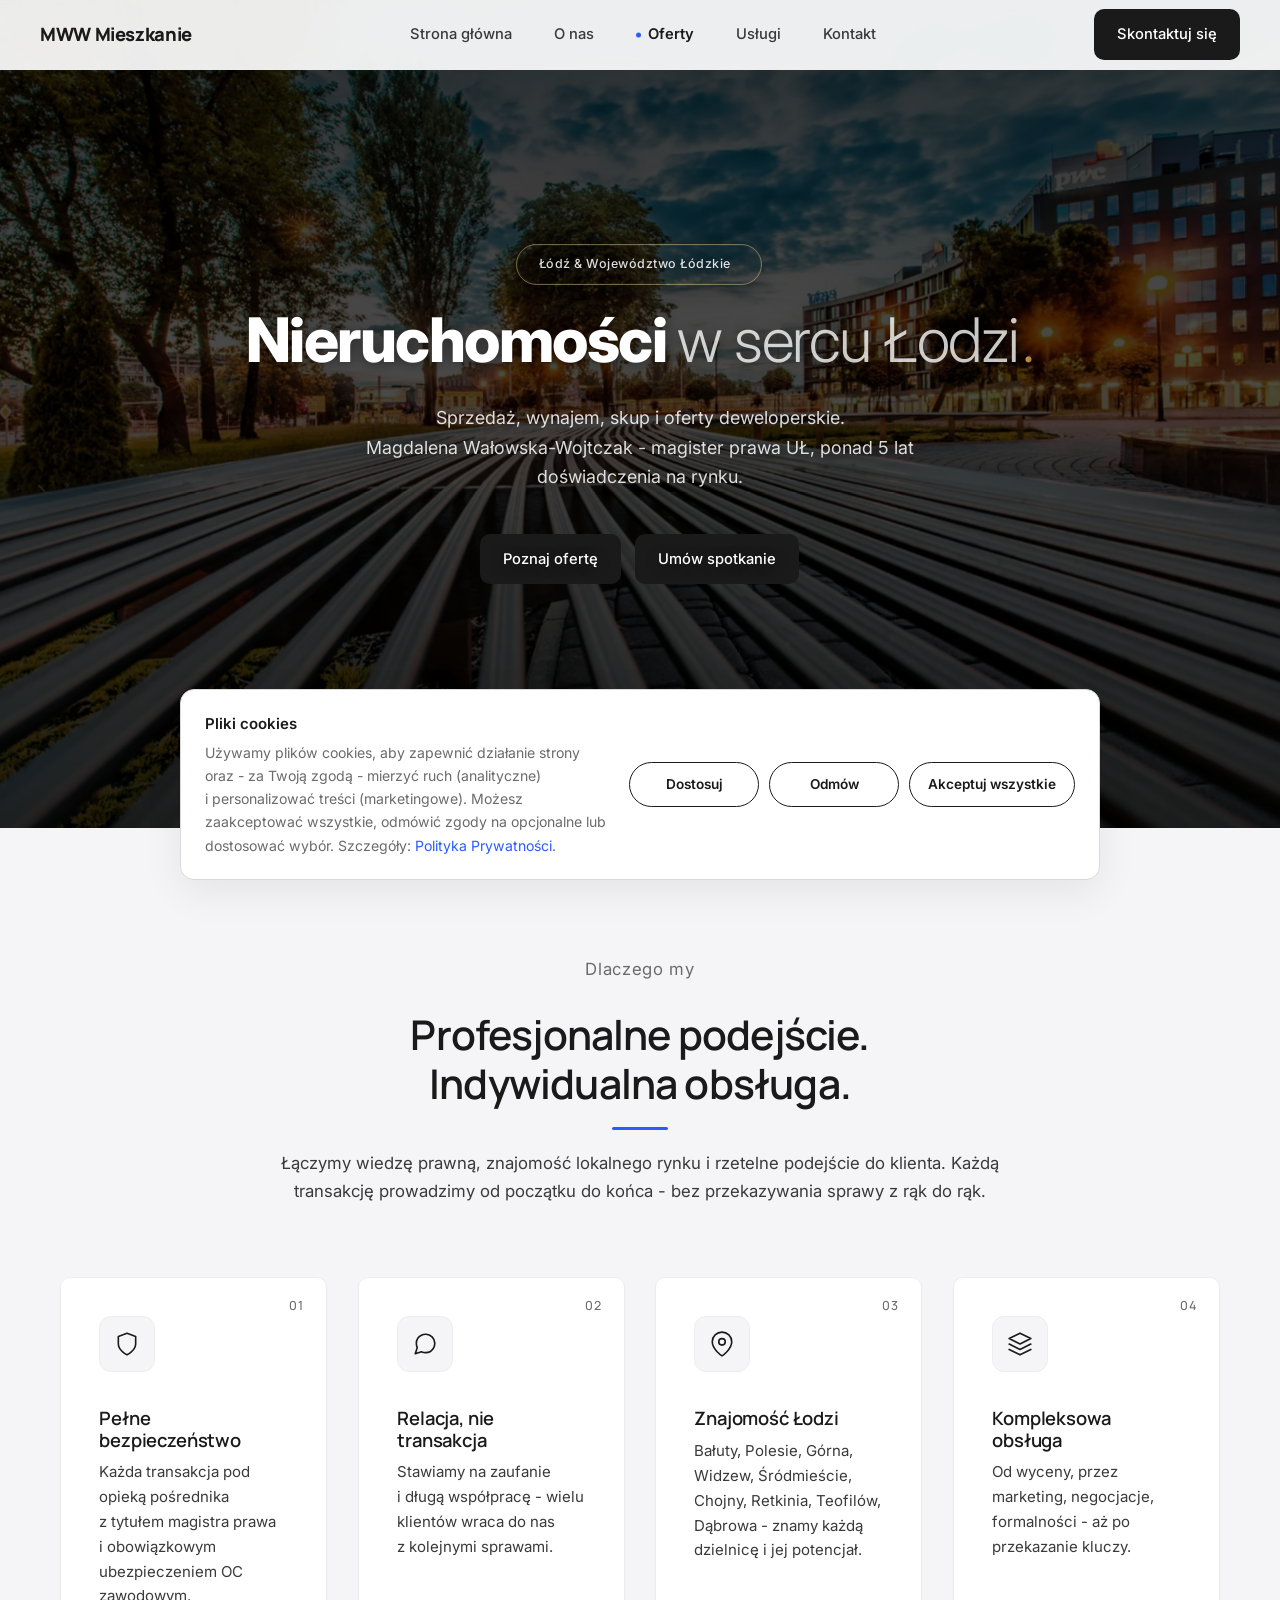
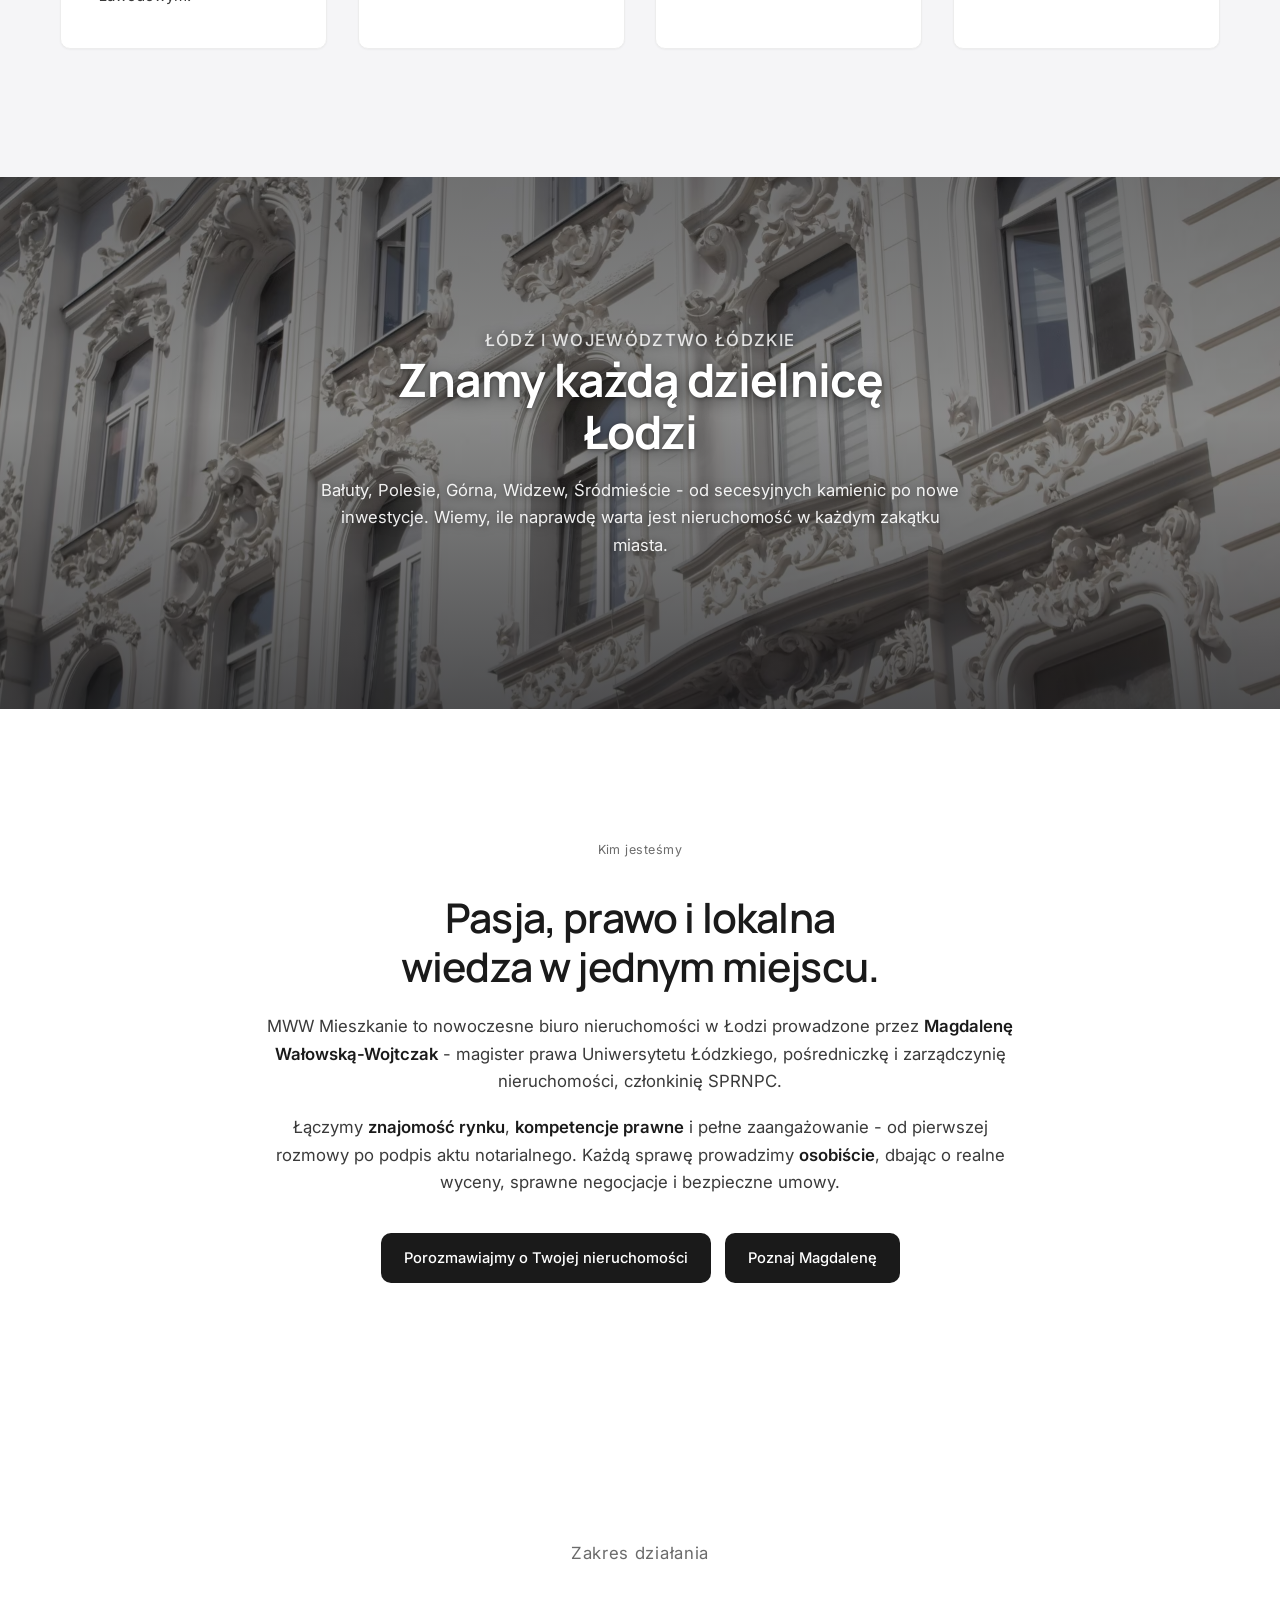
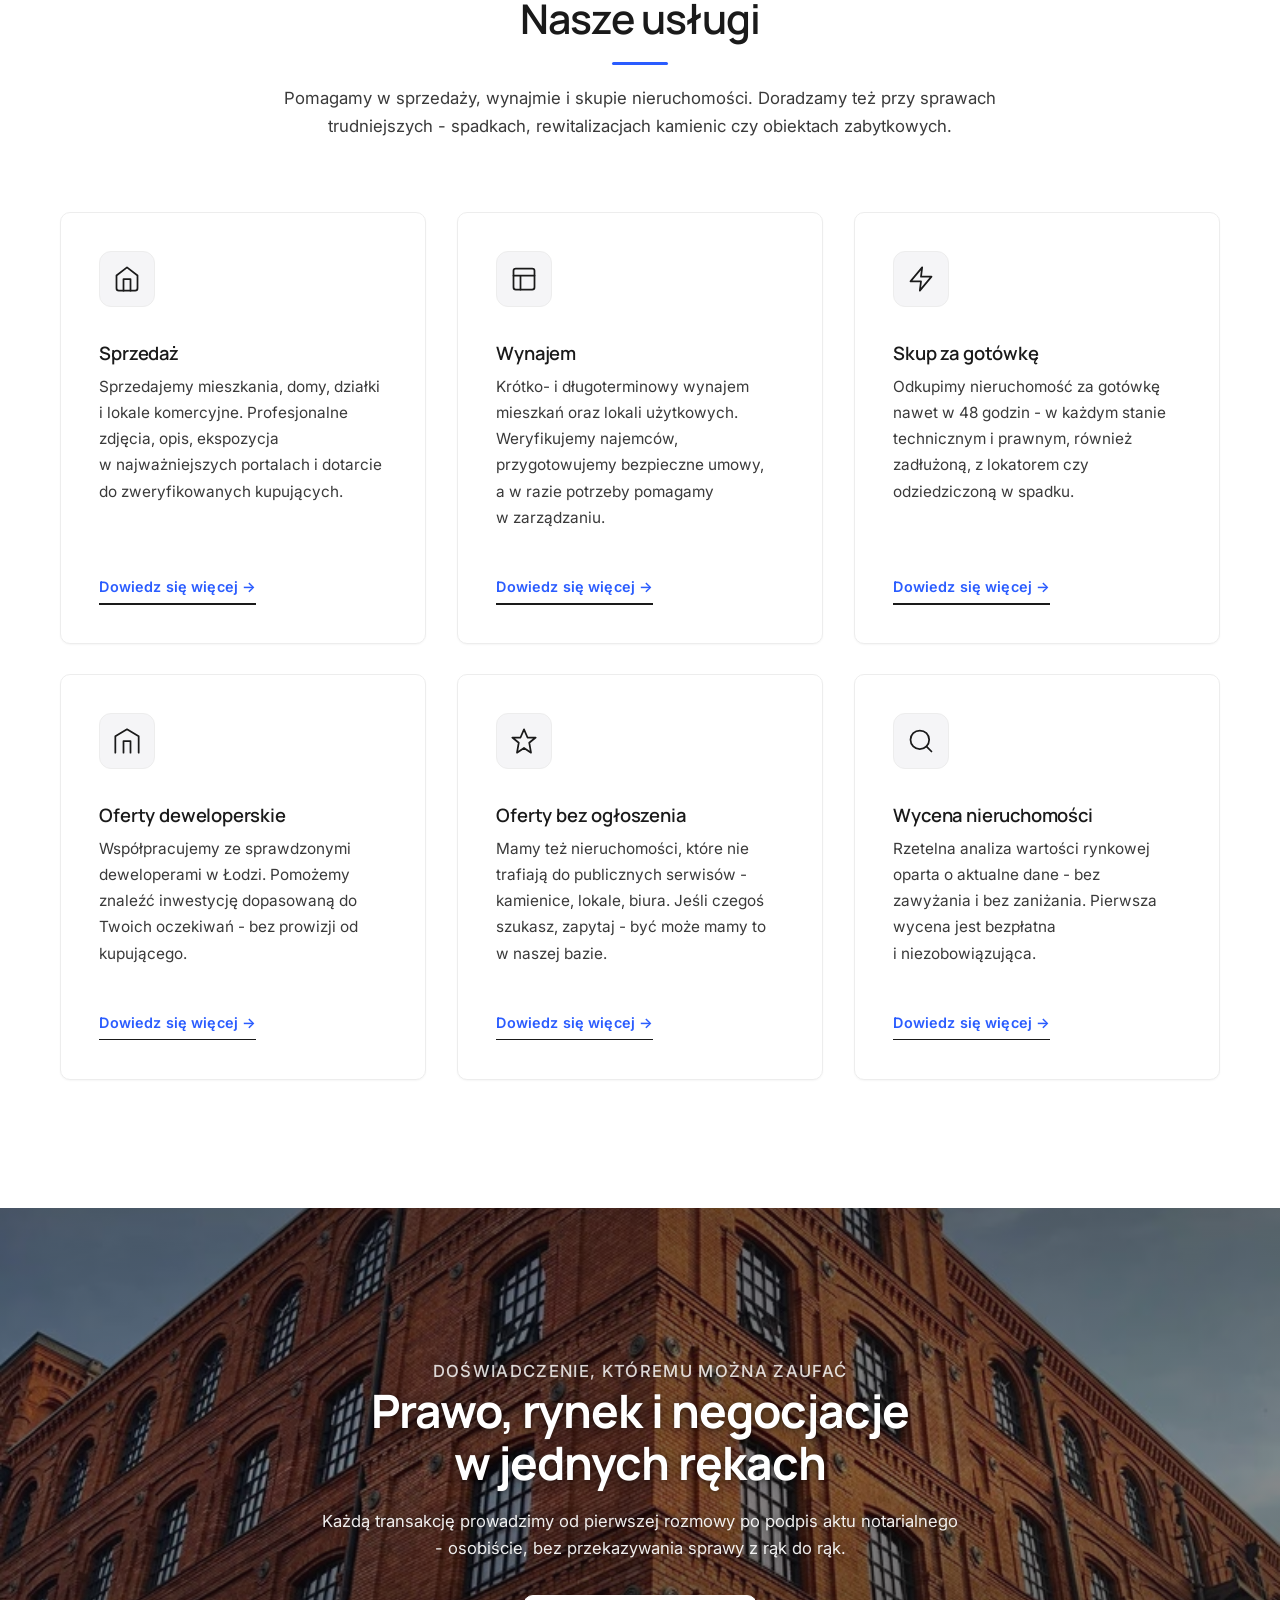
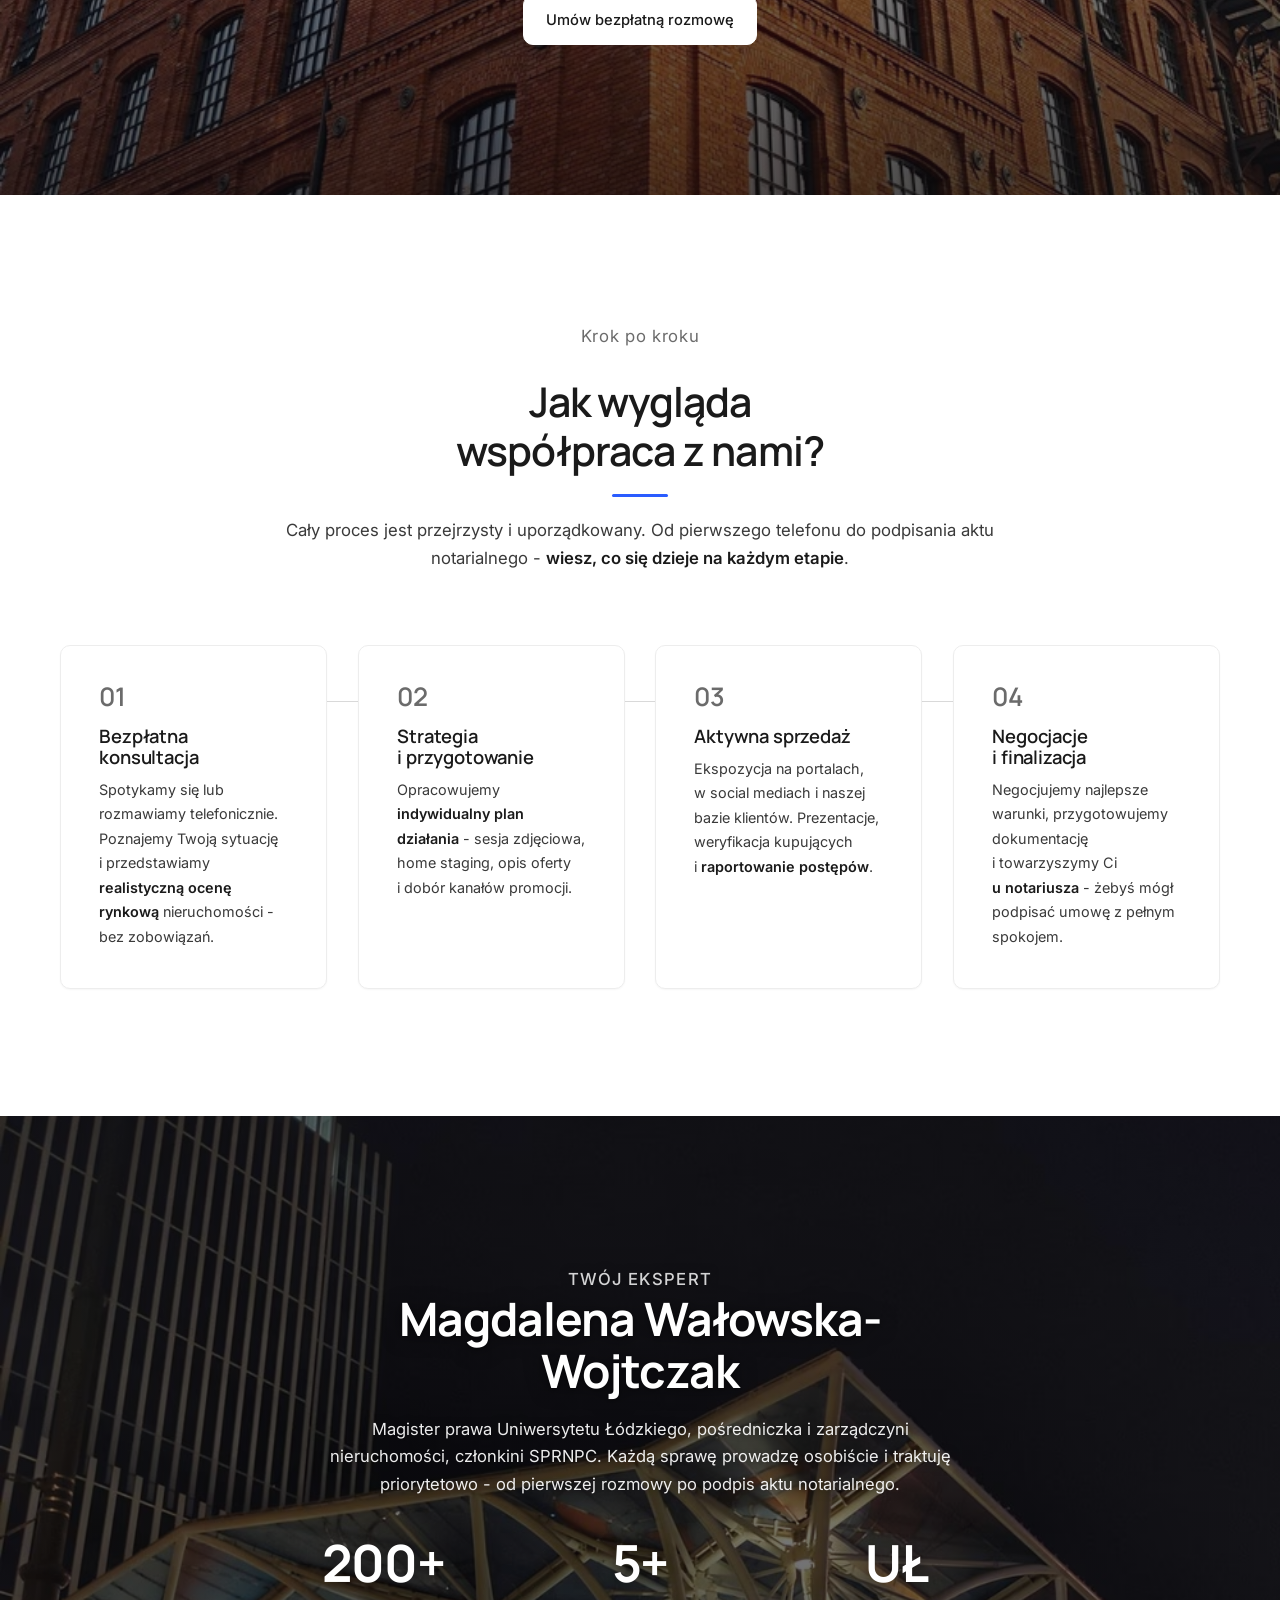
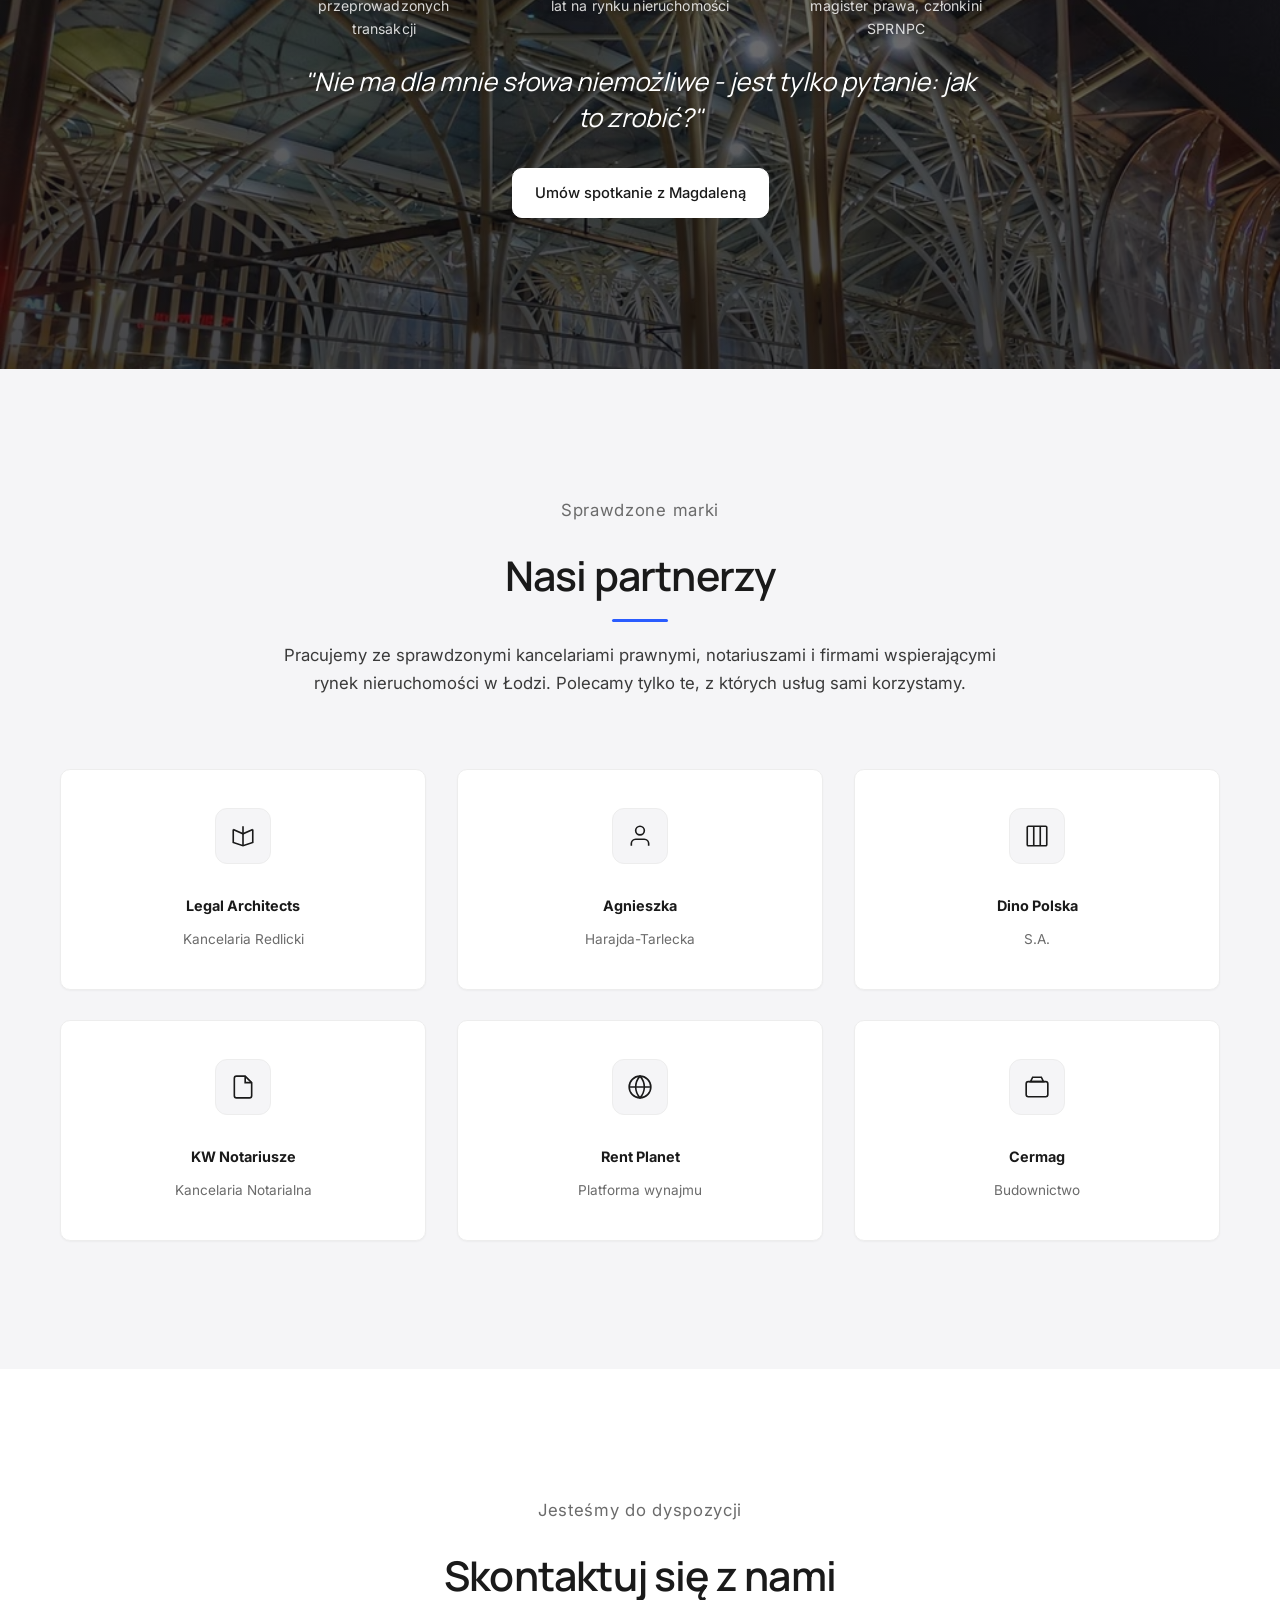
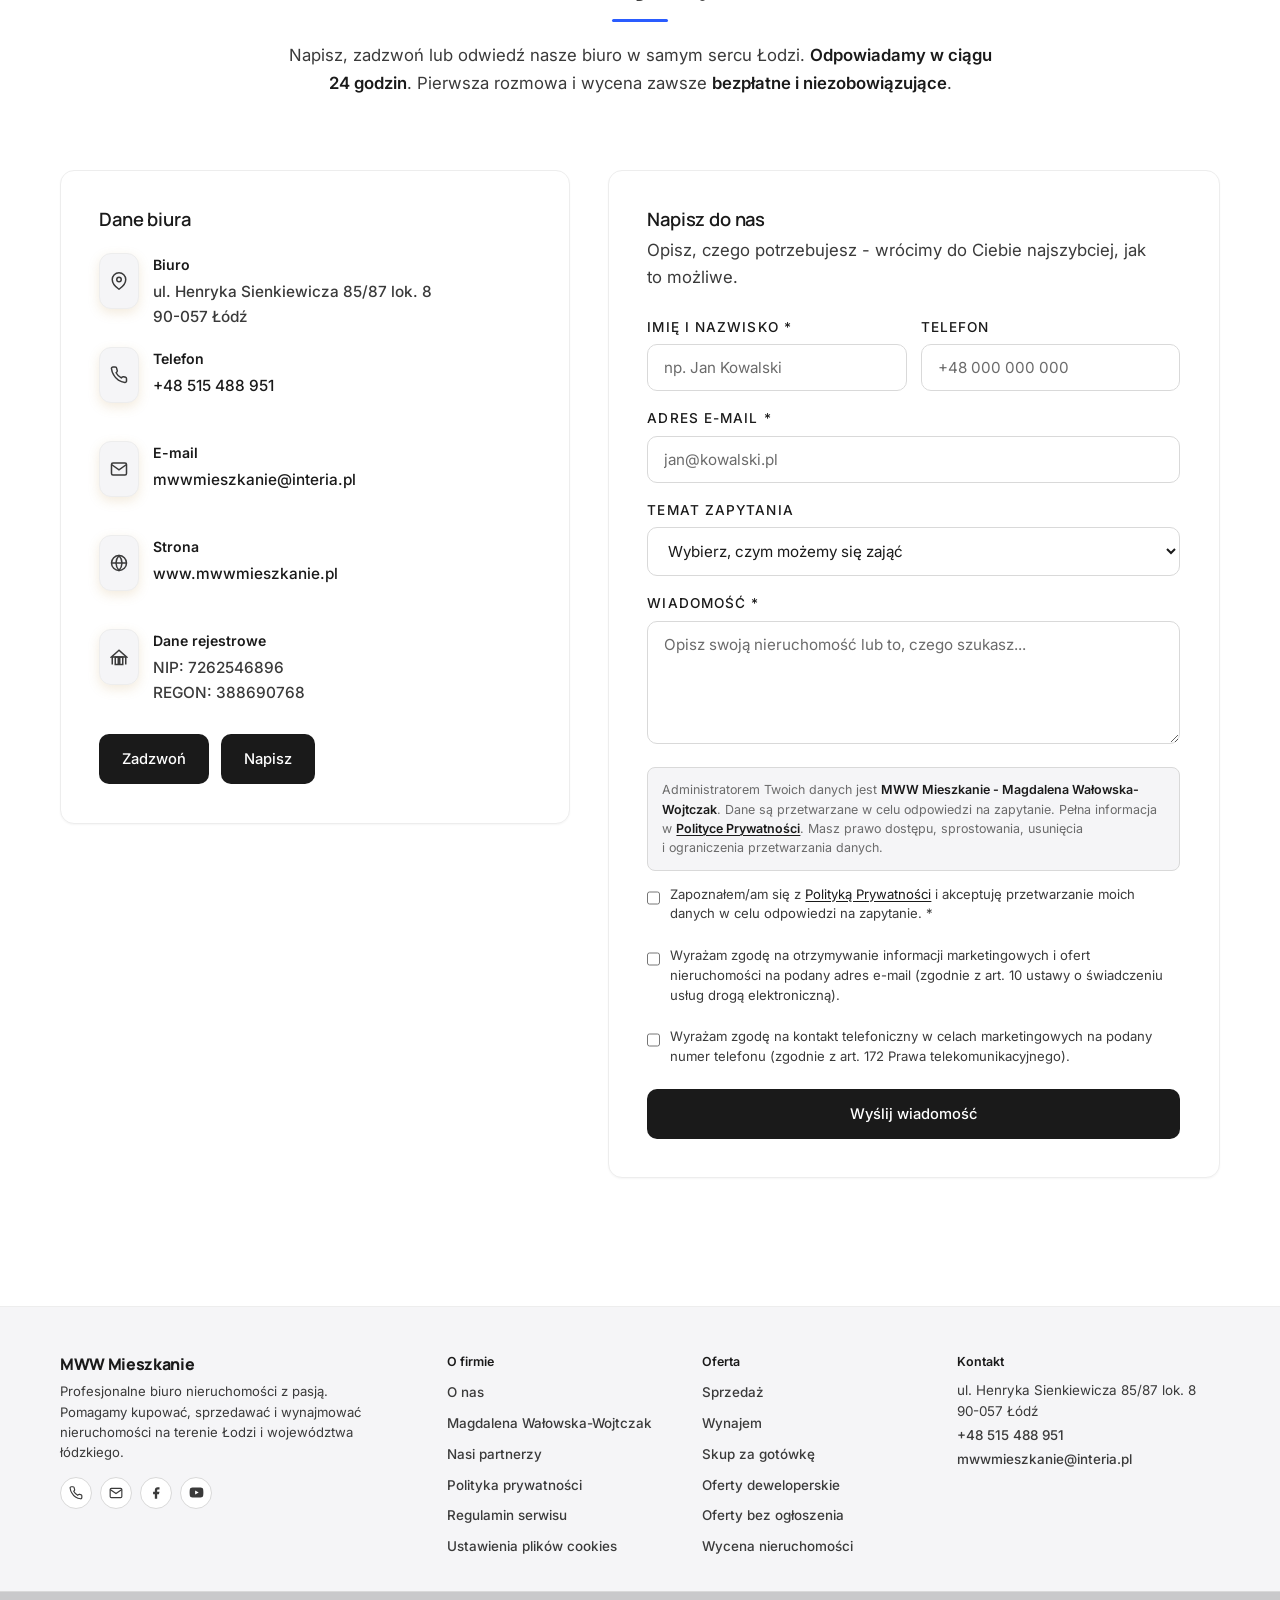
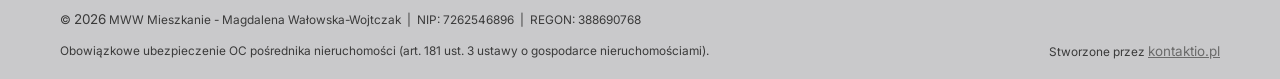
==== commit 5aafa33a: "Strona gotowa do publikacji: sekcje ze zdjeciami, naprawione przekierowania domeny, dzialajace formu" ====
--- a/index.html
+++ b/index.html
@@ -19,20 +19,26 @@
   <meta name="geo.placename" content="Łódź">
   <meta name="geo.position" content="51.7592;19.4560">
   <meta name="ICBM" content="51.7592, 19.4560">
-  <link rel="canonical" href="https://www.MWWmieszkanie.pl/">
+  <link rel="canonical" href="https://www.mwwmieszkanie.pl/">
 
   <meta property="og:locale" content="pl_PL">
   <meta property="og:site_name" content="MWW Mieszkanie">
   <meta property="og:title" content="MWW Mieszkanie - Biuro Nieruchomości w Łodzi">
   <meta property="og:description" content="Biuro nieruchomości w Łodzi. Sprzedaż, wynajem, skup za gotówkę i oferty deweloperskie. Indywidualne podejście do każdego klienta.">
   <meta property="og:type" content="website">
-  <meta property="og:url" content="https://www.MWWmieszkanie.pl/">
-  <meta property="og:image" content="https://www.MWWmieszkanie.pl/images/lodz-architektura-1.webp">
+  <meta property="og:url" content="https://www.mwwmieszkanie.pl/">
+  <meta property="og:image" content="https://www.mwwmieszkanie.pl/images/og-cover.jpg">
+  <meta property="og:image:type" content="image/jpeg">
+  <meta property="og:image:width" content="1200">
+  <meta property="og:image:height" content="630">
+  <meta property="og:image:alt" content="Panorama Łodzi - MWW Mieszkanie, biuro nieruchomości">
   <meta name="twitter:card" content="summary_large_image">
   <meta name="twitter:title" content="MWW Mieszkanie - Biuro Nieruchomości w Łodzi">
   <meta name="twitter:description" content="Sprzedaż, wynajem, skup za gotówkę i oferty deweloperskie w Łodzi.">
+  <meta name="twitter:image" content="https://www.mwwmieszkanie.pl/images/og-cover.jpg">
 
   <link rel="icon" href="data:image/svg+xml;utf8,<svg xmlns='http://www.w3.org/2000/svg' viewBox='0 0 24 24' fill='none' stroke='%230e0e10' stroke-width='2' stroke-linecap='round' stroke-linejoin='round'><path d='M3 22V8L12 2l9 6v14'/><line x1='9' y1='22' x2='9' y2='14'/><line x1='15' y1='22' x2='15' y2='14'/><rect x='9' y='14' width='6' height='8'/></svg>">
+  <link rel="apple-touch-icon" href="/images/apple-touch-icon.png">
 
   <link rel="preconnect" href="https://fonts.googleapis.com">
   <link rel="preconnect" href="https://fonts.gstatic.com" crossorigin>
@@ -50,11 +56,11 @@
     "@graph": [
       {
         "@type": "RealEstateAgent",
-        "@id": "https://www.MWWmieszkanie.pl/#org",
+        "@id": "https://www.mwwmieszkanie.pl/#org",
         "name": "MWW Mieszkanie",
-        "image": "https://www.MWWmieszkanie.pl/images/lodz-architektura-1.webp",
-        "logo": "https://www.MWWmieszkanie.pl/images/lodz-architektura-1.webp",
-        "url": "https://www.MWWmieszkanie.pl/",
+        "image": "https://www.mwwmieszkanie.pl/images/lodz-architektura-1.webp",
+        "logo": "https://www.mwwmieszkanie.pl/images/lodz-architektura-1.webp",
+        "url": "https://www.mwwmieszkanie.pl/",
         "telephone": "+48515488951",
         "email": "mwwmieszkanie@interia.pl",
         "priceRange": "$$",
@@ -92,10 +98,10 @@
       },
       {
         "@type": "WebSite",
-        "@id": "https://www.MWWmieszkanie.pl/#website",
-        "url": "https://www.MWWmieszkanie.pl/",
+        "@id": "https://www.mwwmieszkanie.pl/#website",
+        "url": "https://www.mwwmieszkanie.pl/",
         "name": "MWW Mieszkanie",
-        "publisher": {"@id": "https://www.MWWmieszkanie.pl/#org"},
+        "publisher": {"@id": "https://www.mwwmieszkanie.pl/#org"},
         "inLanguage": "pl-PL"
       }
     ]
@@ -201,6 +207,14 @@
         <p>Od wyceny, przez marketing, negocjacje, formalności - aż po przekazanie kluczy.</p>
       </article>
     </div>
+  </div>
+</section>
+
+<section class="photo-band photo-band--panorama" aria-label="Łódź - obszar działania MWW Mieszkanie">
+  <div class="photo-band-inner reveal">
+    <p class="photo-band-eyebrow">Łódź i&nbsp;województwo łódzkie</p>
+    <h2>Znamy każdą dzielnicę Łodzi</h2>
+    <p>Bałuty, Polesie, Górna, Widzew, Śródmieście - od secesyjnych kamienic po nowe inwestycje. Wiemy, ile naprawdę warta jest nieruchomość w&nbsp;każdym zakątku miasta.</p>
   </div>
 </section>
 
@@ -297,6 +311,17 @@
   </div>
 </section>
 
+<section class="photo-band photo-band--brick" aria-label="Doświadczenie MWW Mieszkanie">
+  <div class="photo-band-inner reveal">
+    <p class="photo-band-eyebrow">Doświadczenie, któremu można zaufać</p>
+    <h2>Prawo, rynek i&nbsp;negocjacje w&nbsp;jednych rękach</h2>
+    <p>Każdą transakcję prowadzimy od pierwszej rozmowy po podpis aktu notarialnego - osobiście, bez przekazywania sprawy z&nbsp;rąk do rąk.</p>
+    <div class="photo-band-actions">
+      <a href="#kontakt" class="btn btn-primary">Umów bezpłatną rozmowę</a>
+    </div>
+  </div>
+</section>
+
 <section class="process" aria-labelledby="process-heading">
   <div class="process-bg" aria-hidden="true"></div>
   <div class="container">
@@ -331,40 +356,21 @@
   </div>
 </section>
 
-<section id="agent" class="section agent-section" aria-labelledby="agent-heading">
-  <div class="container two-col two-col-reverse">
-    <div class="text reveal reveal-right">
-      <p class="eyebrow">Twój ekspert</p>
-      <h2 id="agent-heading">Magdalena<br>Wałowska-Wojtczak</h2>
-      <p class="lead">
-        Dla mnie nieruchomości to nie tylko praca - to <strong>autentyczna pasja</strong>.
-      </p>
-      <p>
-        Ukończyłam <strong>prawo na Uniwersytecie Łódzkim</strong>, a&nbsp;dziś łączę wiedzę prawniczą z&nbsp;wieloletnim doświadczeniem pośrednika i&nbsp;zarządcy nieruchomości. Jestem członkiem <strong>SPRNPC</strong>. Każdą sprawę traktuję priorytetowo.
-      </p>
-      <p>
-        Przeprowadziłam <strong>ponad 200 transakcji</strong> - od kawalerek pierwszego zakupu po skomplikowane sprawy spadkowe i&nbsp;kamienice z&nbsp;potencjałem inwestycyjnym.
-      </p>
-      <blockquote class="agent-quote">
-        <em>"Nie ma dla mnie słowa niemożliwe - jest tylko pytanie: jak to&nbsp;zrobić?"</em>
-      </blockquote>
-      <ul class="agent-credentials" aria-label="Kwalifikacje Magdaleny Wałowskiej-Wojtczak">
-        <li><span aria-hidden="true"><svg width="16" height="16" viewBox="0 0 24 24" fill="none" stroke="currentColor" stroke-width="2"><path d="M22 10v6M2 10l10-5 10 5-10 5z"/><path d="M6 12v5c3 3 9 3 12 0v-5"/></svg></span><span>Magister Prawa - Uniwersytet Łódzki</span></li>
-        <li><span aria-hidden="true"><svg width="16" height="16" viewBox="0 0 24 24" fill="none" stroke="currentColor" stroke-width="2"><rect x="2" y="5" width="20" height="14" rx="2"/><circle cx="8" cy="12" r="2"/><path d="M13 11h5m-5 3h4"/></svg></span><span>Pośrednik nieruchomości - członkini SPRNPC</span></li>
-        <li><span aria-hidden="true"><svg width="16" height="16" viewBox="0 0 24 24" fill="none" stroke="currentColor" stroke-width="2"><path d="M3 22V12M21 22V12M12 3L2 12h20z"/><rect x="7" y="12" width="4" height="10"/><rect x="13" y="12" width="4" height="10"/></svg></span><span>Zarządca nieruchomości - obowiązkowe ubezpieczenie OC zawodowe</span></li>
-        <li><span aria-hidden="true"><svg width="16" height="16" viewBox="0 0 24 24" fill="none" stroke="currentColor" stroke-width="2"><rect x="3" y="4" width="18" height="18" rx="2"/><line x1="16" y1="2" x2="16" y2="6"/><line x1="8" y1="2" x2="8" y2="6"/><line x1="3" y1="10" x2="21" y2="10"/></svg></span><span>Ponad 5 lat aktywnej pracy na rynku</span></li>
-      </ul>
+<section id="agent" class="photo-band photo-band--night photo-band--stats" aria-labelledby="agent-heading">
+  <div class="photo-band-inner reveal">
+    <p class="photo-band-eyebrow">Twój ekspert</p>
+    <h2 id="agent-heading">Magdalena Wałowska-Wojtczak</h2>
+    <p>Magister prawa Uniwersytetu Łódzkiego, pośredniczka i&nbsp;zarządczyni nieruchomości, członkini SPRNPC. Każdą sprawę prowadzę osobiście i&nbsp;traktuję priorytetowo - od pierwszej rozmowy po podpis aktu notarialnego.</p>
+    <ul class="photo-band-stats" aria-label="Doświadczenie Magdaleny Wałowskiej-Wojtczak">
+      <li class="photo-band-stat"><span class="num">200+</span><span class="label">przeprowadzonych transakcji</span></li>
+      <li class="photo-band-stat"><span class="num">5+</span><span class="label">lat na rynku nieruchomości</span></li>
+      <li class="photo-band-stat"><span class="num">UŁ</span><span class="label">magister prawa, członkini SPRNPC</span></li>
+    </ul>
+    <blockquote class="photo-band-quote">
+      <em>"Nie ma dla mnie słowa niemożliwe - jest tylko pytanie: jak to&nbsp;zrobić?"</em>
+    </blockquote>
+    <div class="photo-band-actions">
       <a href="#kontakt" class="btn btn-primary">Umów spotkanie z&nbsp;Magdaleną</a>
-    </div>
-
-    <div class="agent-visual reveal reveal-left">
-      <div class="agent-photo agent-photo--photo"
-           role="img" aria-label="Magdalena Wałowska-Wojtczak - agentka MWW Mieszkanie"></div>
-      <div class="agent-card-float" aria-label="Dane biura MWW Mieszkanie">
-        <strong>MWW Mieszkanie</strong>
-        <span>ul. Sienkiewicza 85/87 lok.&nbsp;8</span>
-        <span>90-057 Łódź</span>
-      </div>
     </div>
   </div>
 </section>
@@ -449,7 +455,7 @@
               <span class="contact-icon" aria-hidden="true"><svg width="18" height="18" viewBox="0 0 24 24" fill="none" stroke="currentColor" stroke-width="2"><circle cx="12" cy="12" r="10"/><line x1="2" y1="12" x2="22" y2="12"/><path d="M12 2a15.3 15.3 0 0 1 4 10 15.3 15.3 0 0 1-4 10 15.3 15.3 0 0 1-4-10 15.3 15.3 0 0 1 4-10z"/></svg></span>
               <div>
                 <strong>Strona</strong>
-                <a href="https://www.MWWmieszkanie.pl" target="_blank" rel="noopener noreferrer">www.MWWmieszkanie.pl</a>
+                <a href="https://www.mwwmieszkanie.pl" target="_blank" rel="noopener noreferrer">www.mwwmieszkanie.pl</a>
               </div>
             </li>
             <li>
--- a/redesign.css
+++ b/redesign.css
@@ -1075,12 +1075,12 @@
 .service-visual--off-market     { background-image: url('images/oferta-off-market.webp') !important; }
 .service-visual--wycena         { background-image: url('images/oferta-wycena.webp') !important; }
 
-.service-hero-bg--sprzedaz       { background-image: url('images/lodz-architektura-1.webp') !important; }
-.service-hero-bg--wynajem        { background-image: url('images/lodz-architektura-2.webp') !important; }
-.service-hero-bg--skup           { background-image: url('images/lodz-architektura-3.webp') !important; }
-.service-hero-bg--deweloperskie  { background-image: url('images/lodz-architektura-4.webp') !important; }
-.service-hero-bg--off-market     { background-image: url('images/lodz-architektura-5.webp') !important; }
-.service-hero-bg--wycena         { background-image: url('images/lodz-architektura-6.webp') !important; }
+.service-hero .service-hero-bg--sprzedaz       { background-image: url('images/lodz-architektura-1.webp') !important; }
+.service-hero .service-hero-bg--wynajem        { background-image: url('images/lodz-architektura-2.webp') !important; }
+.service-hero .service-hero-bg--skup           { background-image: url('images/lodz-architektura-3.webp') !important; }
+.service-hero .service-hero-bg--deweloperskie  { background-image: url('images/lodz-architektura-4.webp') !important; }
+.service-hero .service-hero-bg--off-market     { background-image: url('images/lodz-architektura-5.webp') !important; }
+.service-hero .service-hero-bg--wycena         { background-image: url('images/lodz-architektura-6.webp') !important; }
 
 .reveal {
   opacity: 0;
@@ -2292,3 +2292,331 @@
   .page-header h1 { font-size: 1.85rem !important; }
 }
 
+
+
+
+
+.service-hero {
+  background: var(--color-ink) !important;
+  min-height: 60vh !important;
+  position: relative;
+  overflow: hidden;
+  padding: clamp(150px, 18vw, 230px) 0 clamp(70px, 9vw, 120px) !important;
+  border-bottom: 0 !important;
+}
+.service-hero .service-hero-bg,
+.service-hero-bg {
+  display: block !important;
+  position: absolute !important;
+  inset: 0 !important;
+  background-size: cover !important;
+  background-position: center !important;
+  background-repeat: no-repeat !important;
+  filter: none !important;
+  transform: scale(1.04);
+  z-index: 0 !important;
+}
+.service-hero::before {
+  content: '' !important;
+  display: block !important;
+  position: absolute !important;
+  inset: 0 !important;
+  background: linear-gradient(180deg,
+    rgba(10, 10, 14, 0.62) 0%,
+    rgba(10, 10, 14, 0.50) 45%,
+    rgba(10, 10, 14, 0.74) 100%) !important;
+  z-index: 1 !important;
+}
+.service-hero::after { display: none !important; }
+
+.service-hero-inner,
+.service-hero .container {
+  position: relative;
+  z-index: 2;
+  color: var(--color-white) !important;
+}
+.service-hero h1,
+.service-hero-inner h1 {
+  color: var(--color-white) !important;
+  -webkit-text-fill-color: var(--color-white) !important;
+  text-shadow: 0 2px 18px rgba(0, 0, 0, 0.55), 0 1px 4px rgba(0, 0, 0, 0.4);
+}
+.service-hero p,
+.service-hero .lead,
+.service-hero-inner .lead {
+  color: rgba(255, 255, 255, 0.92) !important;
+  text-shadow: 0 1px 10px rgba(0, 0, 0, 0.5);
+}
+.service-hero-eyebrow,
+.service-hero .eyebrow,
+.service-hero .service-hero-eyebrow {
+  color: rgba(255, 255, 255, 0.85) !important;
+  -webkit-text-fill-color: rgba(255, 255, 255, 0.85) !important;
+  background: none !important;
+}
+.service-hero .breadcrumbs-light a,
+.service-hero .breadcrumbs-light span {
+  color: rgba(255, 255, 255, 0.8) !important;
+}
+.service-hero .breadcrumbs-light a:hover { color: #fff !important; }
+.service-hero .breadcrumbs-light .sep { color: rgba(255, 255, 255, 0.4) !important; }
+.service-hero .btn-ghost-light {
+  border-color: rgba(255, 255, 255, 0.5) !important;
+  color: #fff !important;
+}
+.service-hero .btn-ghost-light:hover {
+  background: rgba(255, 255, 255, 0.12) !important;
+  border-color: #fff !important;
+  color: #fff !important;
+}
+
+
+.service-hero .service-hero-bg--sprzedaz {
+  background-image: url('images/lodz-architektura-1.webp') !important;
+  background-image: image-set(url('images/lodz-architektura-1.avif') type('image/avif'), url('images/lodz-architektura-1.webp') type('image/webp')) !important;
+}
+.service-hero .service-hero-bg--wynajem {
+  background-image: url('images/lodz-architektura-2.webp') !important;
+  background-image: image-set(url('images/lodz-architektura-2.avif') type('image/avif'), url('images/lodz-architektura-2.webp') type('image/webp')) !important;
+}
+.service-hero .service-hero-bg--skup {
+  background-image: url('images/lodz-architektura-3.webp') !important;
+  background-image: image-set(url('images/lodz-architektura-3.avif') type('image/avif'), url('images/lodz-architektura-3.webp') type('image/webp')) !important;
+}
+.service-hero .service-hero-bg--deweloperskie {
+  background-image: url('images/lodz-architektura-4.webp') !important;
+  background-image: image-set(url('images/lodz-architektura-4.avif') type('image/avif'), url('images/lodz-architektura-4.webp') type('image/webp')) !important;
+}
+.service-hero .service-hero-bg--off-market {
+  background-image: url('images/lodz-architektura-5.webp') !important;
+  background-image: image-set(url('images/lodz-architektura-5.avif') type('image/avif'), url('images/lodz-architektura-5.webp') type('image/webp')) !important;
+}
+.service-hero .service-hero-bg--wycena {
+  background-image: url('images/lodz-architektura-6.webp') !important;
+  background-image: image-set(url('images/lodz-architektura-6.avif') type('image/avif'), url('images/lodz-architektura-6.webp') type('image/webp')) !important;
+}
+@media (max-width: 768px) {
+  .service-hero .service-hero-bg--sprzedaz      { background-image: url('images/lodz-architektura-1-mobile.webp') !important; background-image: image-set(url('images/lodz-architektura-1-mobile.avif') type('image/avif'), url('images/lodz-architektura-1-mobile.webp') type('image/webp')) !important; }
+  .service-hero .service-hero-bg--wynajem       { background-image: url('images/lodz-architektura-2-mobile.webp') !important; background-image: image-set(url('images/lodz-architektura-2-mobile.avif') type('image/avif'), url('images/lodz-architektura-2-mobile.webp') type('image/webp')) !important; }
+  .service-hero .service-hero-bg--skup          { background-image: url('images/lodz-architektura-3-mobile.webp') !important; background-image: image-set(url('images/lodz-architektura-3-mobile.avif') type('image/avif'), url('images/lodz-architektura-3-mobile.webp') type('image/webp')) !important; }
+  .service-hero .service-hero-bg--deweloperskie { background-image: url('images/lodz-architektura-4-mobile.webp') !important; background-image: image-set(url('images/lodz-architektura-4-mobile.avif') type('image/avif'), url('images/lodz-architektura-4-mobile.webp') type('image/webp')) !important; }
+  .service-hero .service-hero-bg--off-market    { background-image: url('images/lodz-architektura-5-mobile.webp') !important; background-image: image-set(url('images/lodz-architektura-5-mobile.avif') type('image/avif'), url('images/lodz-architektura-5-mobile.webp') type('image/webp')) !important; }
+  .service-hero .service-hero-bg--wycena        { background-image: url('images/lodz-architektura-6-mobile.webp') !important; background-image: image-set(url('images/lodz-architektura-6-mobile.avif') type('image/avif'), url('images/lodz-architektura-6-mobile.webp') type('image/webp')) !important; }
+}
+
+
+.photo-band {
+  position: relative !important;
+  overflow: hidden !important;
+  background-color: var(--color-ink) !important;
+  background-size: cover !important;
+  background-position: center !important;
+  background-repeat: no-repeat !important;
+  display: flex !important;
+  align-items: center;
+  min-height: clamp(360px, 52vh, 560px) !important;
+  padding: clamp(80px, 12vw, 150px) 0 !important;
+}
+.photo-band::before {
+  content: '';
+  position: absolute;
+  inset: 0;
+  z-index: 0;
+  background: linear-gradient(180deg,
+    rgba(10, 10, 14, 0.58) 0%,
+    rgba(10, 10, 14, 0.48) 45%,
+    rgba(10, 10, 14, 0.72) 100%);
+}
+.photo-band--stats::before {
+  background: linear-gradient(180deg,
+    rgba(10, 10, 14, 0.66) 0%,
+    rgba(10, 10, 14, 0.56) 50%,
+    rgba(10, 10, 14, 0.76) 100%);
+}
+.photo-band-inner {
+  position: relative;
+  z-index: 1;
+  width: 100%;
+  max-width: 1000px;
+  margin: 0 auto;
+  padding: 0 clamp(20px, 4vw, 40px);
+  text-align: center;
+  color: #fff;
+}
+.photo-band-eyebrow {
+  font-family: 'Inter', sans-serif !important;
+  font-weight: 500 !important;
+  font-size: 0.8rem !important;
+  letter-spacing: 0.08em !important;
+  text-transform: uppercase !important;
+  color: rgba(255, 255, 255, 0.82) !important;
+  -webkit-text-fill-color: rgba(255, 255, 255, 0.82) !important;
+  background: none !important;
+  margin: 0 0 1rem !important;
+  text-shadow: 0 1px 8px rgba(0, 0, 0, 0.5);
+}
+.photo-band h2 {
+  color: #fff !important;
+  -webkit-text-fill-color: #fff !important;
+  font-family: 'Manrope', 'Inter', sans-serif !important;
+  font-weight: 700 !important;
+  font-size: clamp(1.8rem, 3.6vw, 3rem) !important;
+  line-height: 1.12 !important;
+  letter-spacing: -0.02em !important;
+  margin: 0 auto 1.2rem !important;
+  max-width: 18ch;
+  text-shadow: 0 2px 18px rgba(0, 0, 0, 0.5), 0 1px 4px rgba(0, 0, 0, 0.4);
+}
+.photo-band p {
+  color: rgba(255, 255, 255, 0.92) !important;
+  font-family: 'Inter', sans-serif !important;
+  font-size: clamp(1.02rem, 1.3vw, 1.18rem) !important;
+  line-height: 1.65 !important;
+  max-width: 640px;
+  margin: 0 auto !important;
+  text-shadow: 0 1px 10px rgba(0, 0, 0, 0.5);
+}
+.photo-band-quote {
+  border: 0 !important;
+  background: none !important;
+  margin: 1.5rem auto 0 !important;
+  padding: 0 !important;
+  max-width: 760px;
+}
+.photo-band-quote em {
+  color: #fff !important;
+  font-style: italic !important;
+  font-weight: 400 !important;
+  font-size: clamp(1.2rem, 2vw, 1.6rem) !important;
+  line-height: 1.4 !important;
+  text-shadow: 0 2px 14px rgba(0, 0, 0, 0.5);
+}
+.photo-band-actions {
+  display: flex;
+  gap: 14px;
+  justify-content: center;
+  flex-wrap: wrap;
+  margin-top: 2rem;
+}
+
+
+.photo-band-stats {
+  display: flex;
+  flex-wrap: wrap;
+  justify-content: center;
+  gap: clamp(28px, 6vw, 80px);
+  margin: 2.4rem auto 0;
+  padding: 0;
+  list-style: none;
+}
+.photo-band-stat {
+  display: flex;
+  flex-direction: column;
+  align-items: center;
+  gap: 6px;
+}
+.photo-band-stat .num {
+  font-family: 'Manrope', sans-serif !important;
+  font-weight: 700 !important;
+  font-size: clamp(2rem, 4vw, 3.2rem) !important;
+  line-height: 1 !important;
+  color: #fff !important;
+  -webkit-text-fill-color: #fff !important;
+  letter-spacing: -0.02em !important;
+  text-shadow: 0 2px 16px rgba(0, 0, 0, 0.5);
+}
+.photo-band-stat .label {
+  font-family: 'Inter', sans-serif !important;
+  font-size: 0.88rem !important;
+  color: rgba(255, 255, 255, 0.82) !important;
+  letter-spacing: 0.01em;
+  max-width: 20ch;
+  text-shadow: 0 1px 8px rgba(0, 0, 0, 0.5);
+}
+
+
+.photo-band .btn-primary {
+  background: #fff !important;
+  color: var(--color-ink) !important;
+  border-color: #fff !important;
+}
+.photo-band .btn-primary:hover {
+  background: var(--color-surface) !important;
+  border-color: var(--color-surface) !important;
+  color: var(--color-ink) !important;
+}
+.photo-band .btn-ghost-light {
+  background: transparent !important;
+  border-color: rgba(255, 255, 255, 0.55) !important;
+  color: #fff !important;
+}
+.photo-band .btn-ghost-light:hover {
+  background: rgba(255, 255, 255, 0.12) !important;
+  border-color: #fff !important;
+  color: #fff !important;
+}
+
+@media (max-width: 600px) {
+  .photo-band { min-height: 340px !important; padding: 72px 0 !important; }
+  .photo-band-stats { gap: 22px 40px; }
+}
+
+
+.photo-band--panorama {
+  background-image: url('images/lodz-panorama-2.webp') !important;
+  background-image: image-set(url('images/lodz-panorama-2.avif') type('image/avif'), url('images/lodz-panorama-2.webp') type('image/webp')) !important;
+}
+.photo-band--cityscape {
+  background-image: url('images/lodz-panorama-1.webp') !important;
+  background-image: image-set(url('images/lodz-panorama-1.avif') type('image/avif'), url('images/lodz-panorama-1.webp') type('image/webp')) !important;
+}
+.photo-band--street {
+  background-image: url('images/lodz-tlo-cta.webp') !important;
+  background-image: image-set(url('images/lodz-tlo-cta.avif') type('image/avif'), url('images/lodz-tlo-cta.webp') type('image/webp')) !important;
+}
+.photo-band--atrium {
+  background-image: url('images/wnetrze-1.webp') !important;
+  background-image: image-set(url('images/wnetrze-1.avif') type('image/avif'), url('images/wnetrze-1.webp') type('image/webp')) !important;
+  background-position: center 35% !important;
+}
+.photo-band--brick {
+  background-image: url('images/wnetrze-2.webp') !important;
+  background-image: image-set(url('images/wnetrze-2.avif') type('image/avif'), url('images/wnetrze-2.webp') type('image/webp')) !important;
+}
+.photo-band--loft {
+  background-image: url('images/lodz-architektura-5.webp') !important;
+  background-image: image-set(url('images/lodz-architektura-5.avif') type('image/avif'), url('images/lodz-architektura-5.webp') type('image/webp')) !important;
+}
+.photo-band--night {
+  background-image: url('images/agentka-portret.webp') !important;
+  background-image: image-set(url('images/agentka-portret.avif') type('image/avif'), url('images/agentka-portret.webp') type('image/webp')) !important;
+  background-position: center 40% !important;
+}
+
+
+
+.service-intro--dark { background: var(--color-white) !important; }
+.service-intro--dark .text h2,
+.service-intro--dark .text p strong {
+  color: var(--color-ink) !important;
+  -webkit-text-fill-color: var(--color-ink) !important;
+}
+.service-intro--dark .text p {
+  color: var(--color-ink-2) !important;
+  -webkit-text-fill-color: var(--color-ink-2) !important;
+}
+.service-intro--dark .eyebrow {
+  color: var(--color-ink-mute) !important;
+  -webkit-text-fill-color: var(--color-ink-mute) !important;
+}
+
+@media (max-width: 768px) {
+  .photo-band--panorama  { background-image: url('images/lodz-panorama-2-mobile.webp') !important; background-image: image-set(url('images/lodz-panorama-2-mobile.avif') type('image/avif'), url('images/lodz-panorama-2-mobile.webp') type('image/webp')) !important; }
+  .photo-band--cityscape { background-image: url('images/lodz-panorama-1-mobile.webp') !important; background-image: image-set(url('images/lodz-panorama-1-mobile.avif') type('image/avif'), url('images/lodz-panorama-1-mobile.webp') type('image/webp')) !important; }
+  .photo-band--street    { background-image: url('images/lodz-tlo-cta-mobile.webp') !important; background-image: image-set(url('images/lodz-tlo-cta-mobile.avif') type('image/avif'), url('images/lodz-tlo-cta-mobile.webp') type('image/webp')) !important; }
+  .photo-band--atrium    { background-image: url('images/wnetrze-1-mobile.webp') !important; background-image: image-set(url('images/wnetrze-1-mobile.avif') type('image/avif'), url('images/wnetrze-1-mobile.webp') type('image/webp')) !important; }
+  .photo-band--brick     { background-image: url('images/wnetrze-2-mobile.webp') !important; background-image: image-set(url('images/wnetrze-2-mobile.avif') type('image/avif'), url('images/wnetrze-2-mobile.webp') type('image/webp')) !important; }
+  .photo-band--loft      { background-image: url('images/lodz-architektura-5-mobile.webp') !important; background-image: image-set(url('images/lodz-architektura-5-mobile.avif') type('image/avif'), url('images/lodz-architektura-5-mobile.webp') type('image/webp')) !important; }
+  .photo-band--night     { background-image: url('images/agentka-portret-mobile.webp') !important; background-image: image-set(url('images/agentka-portret-mobile.avif') type('image/avif'), url('images/agentka-portret-mobile.webp') type('image/webp')) !important; }
+}
+
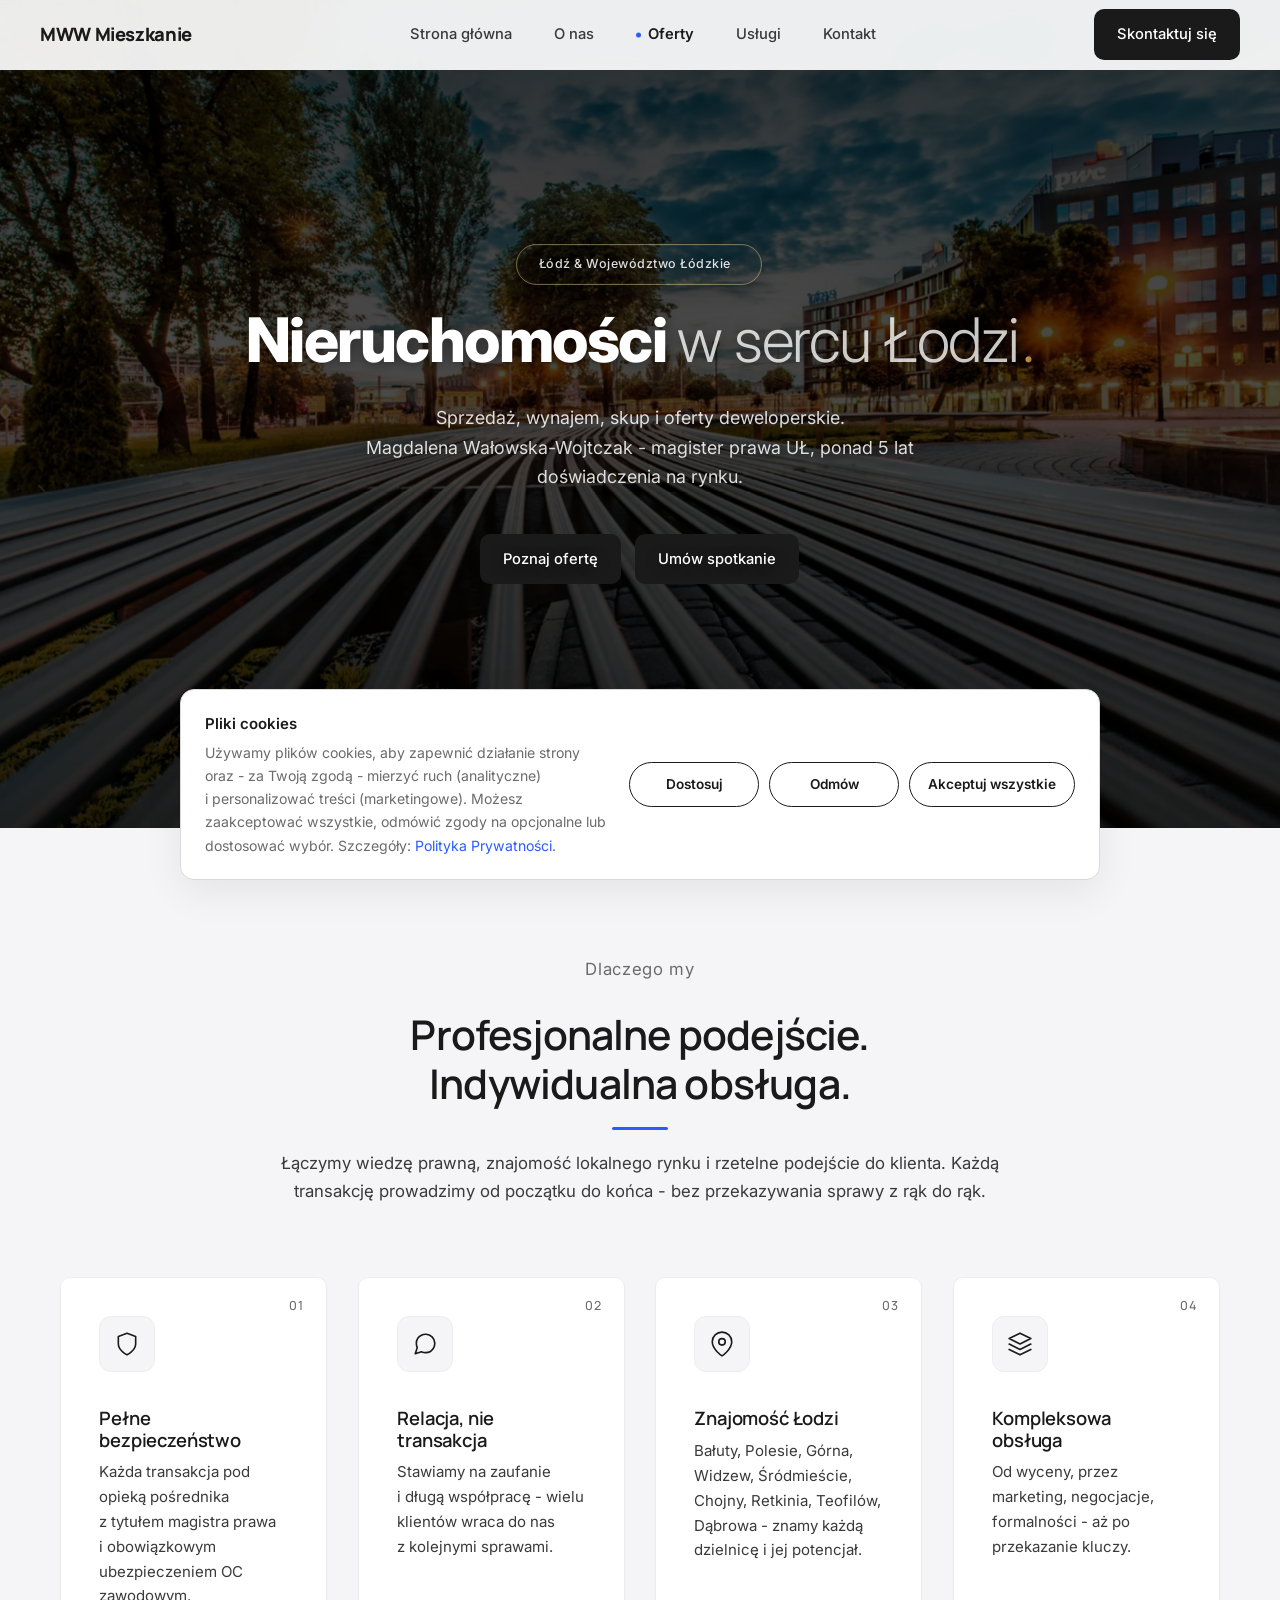
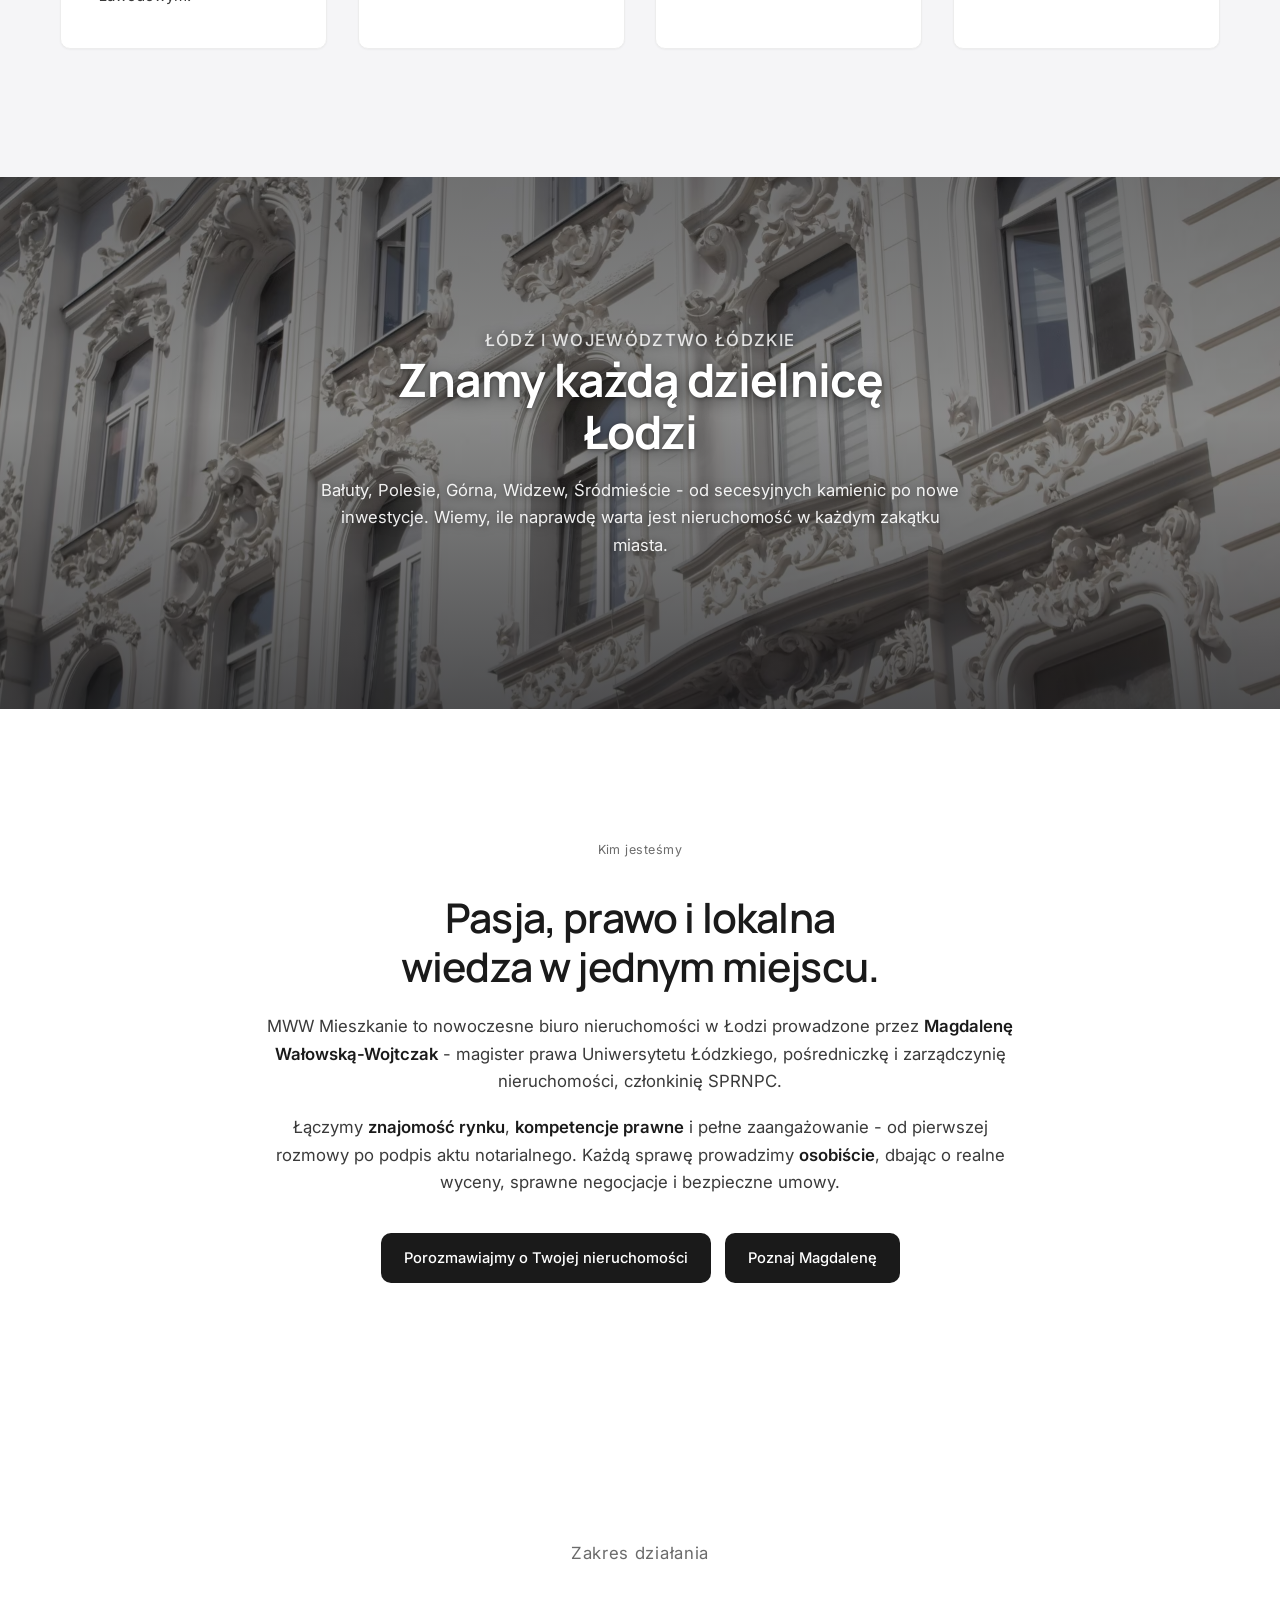
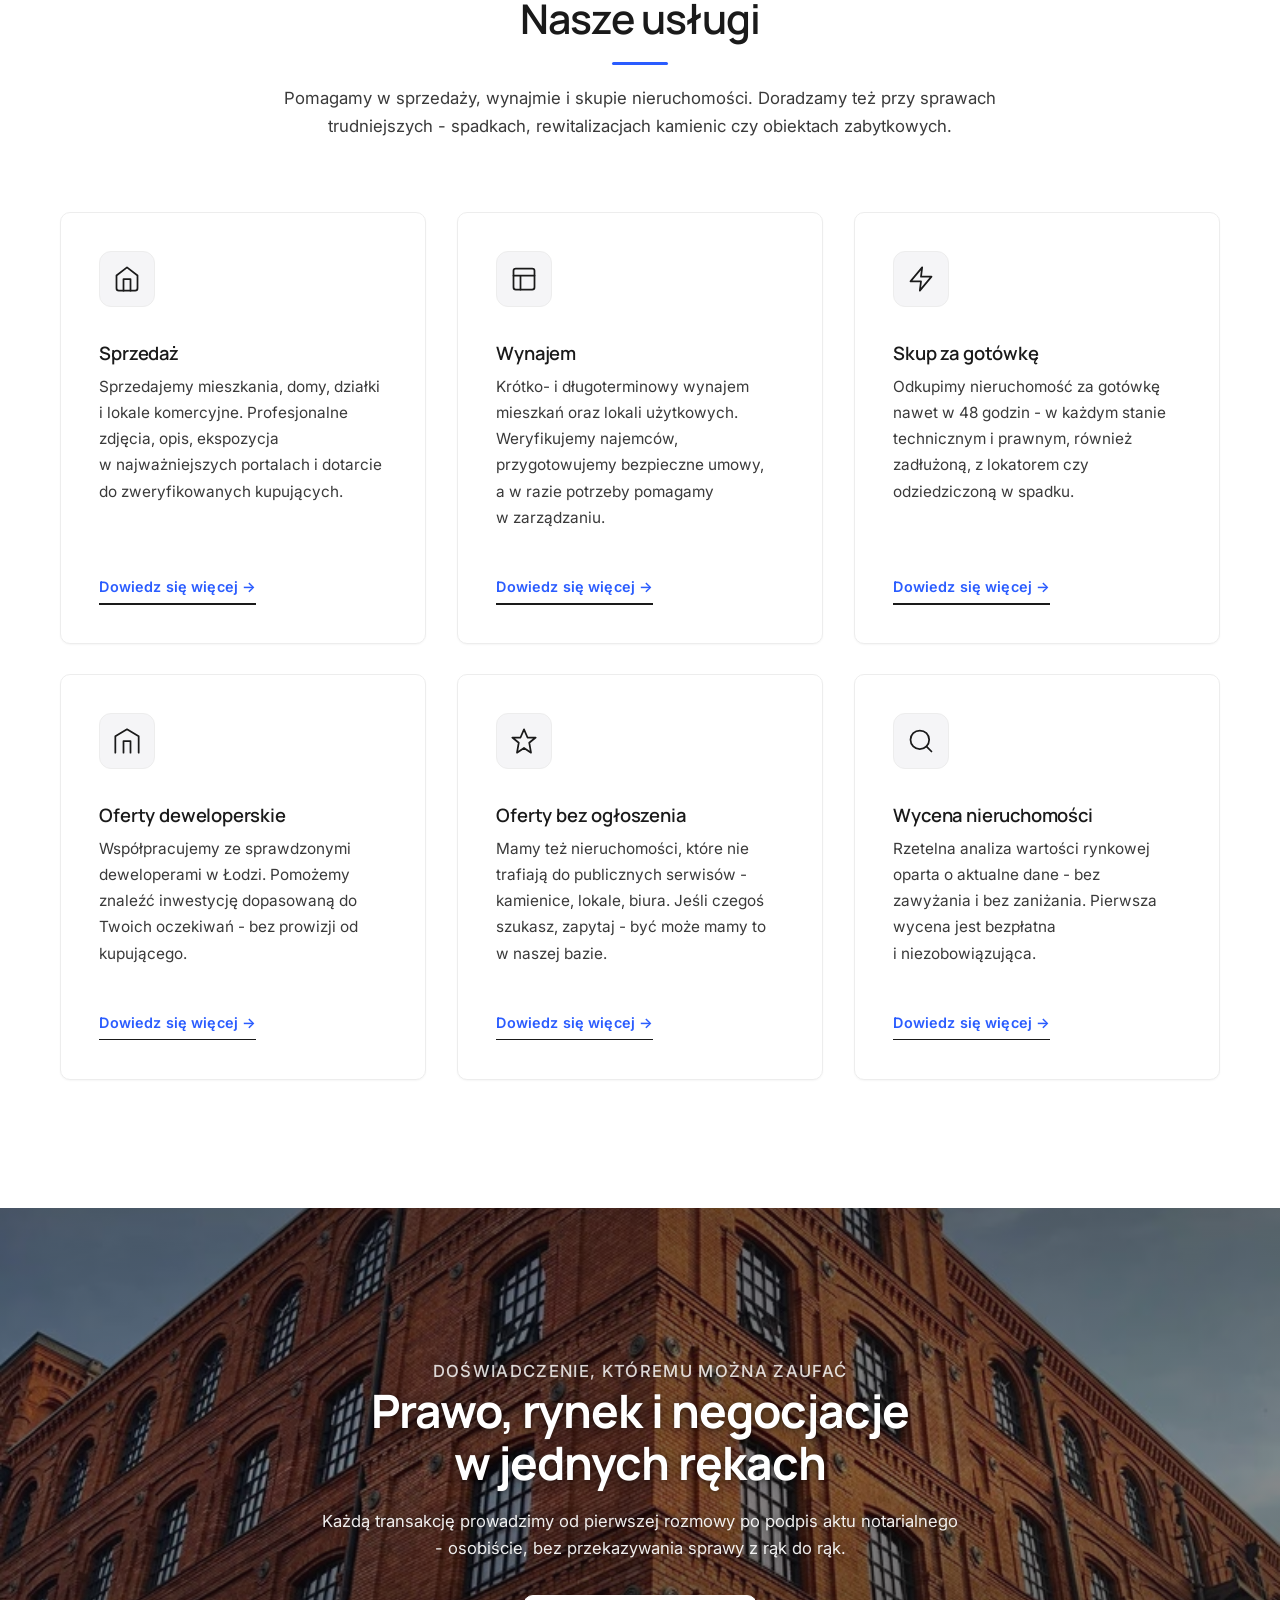
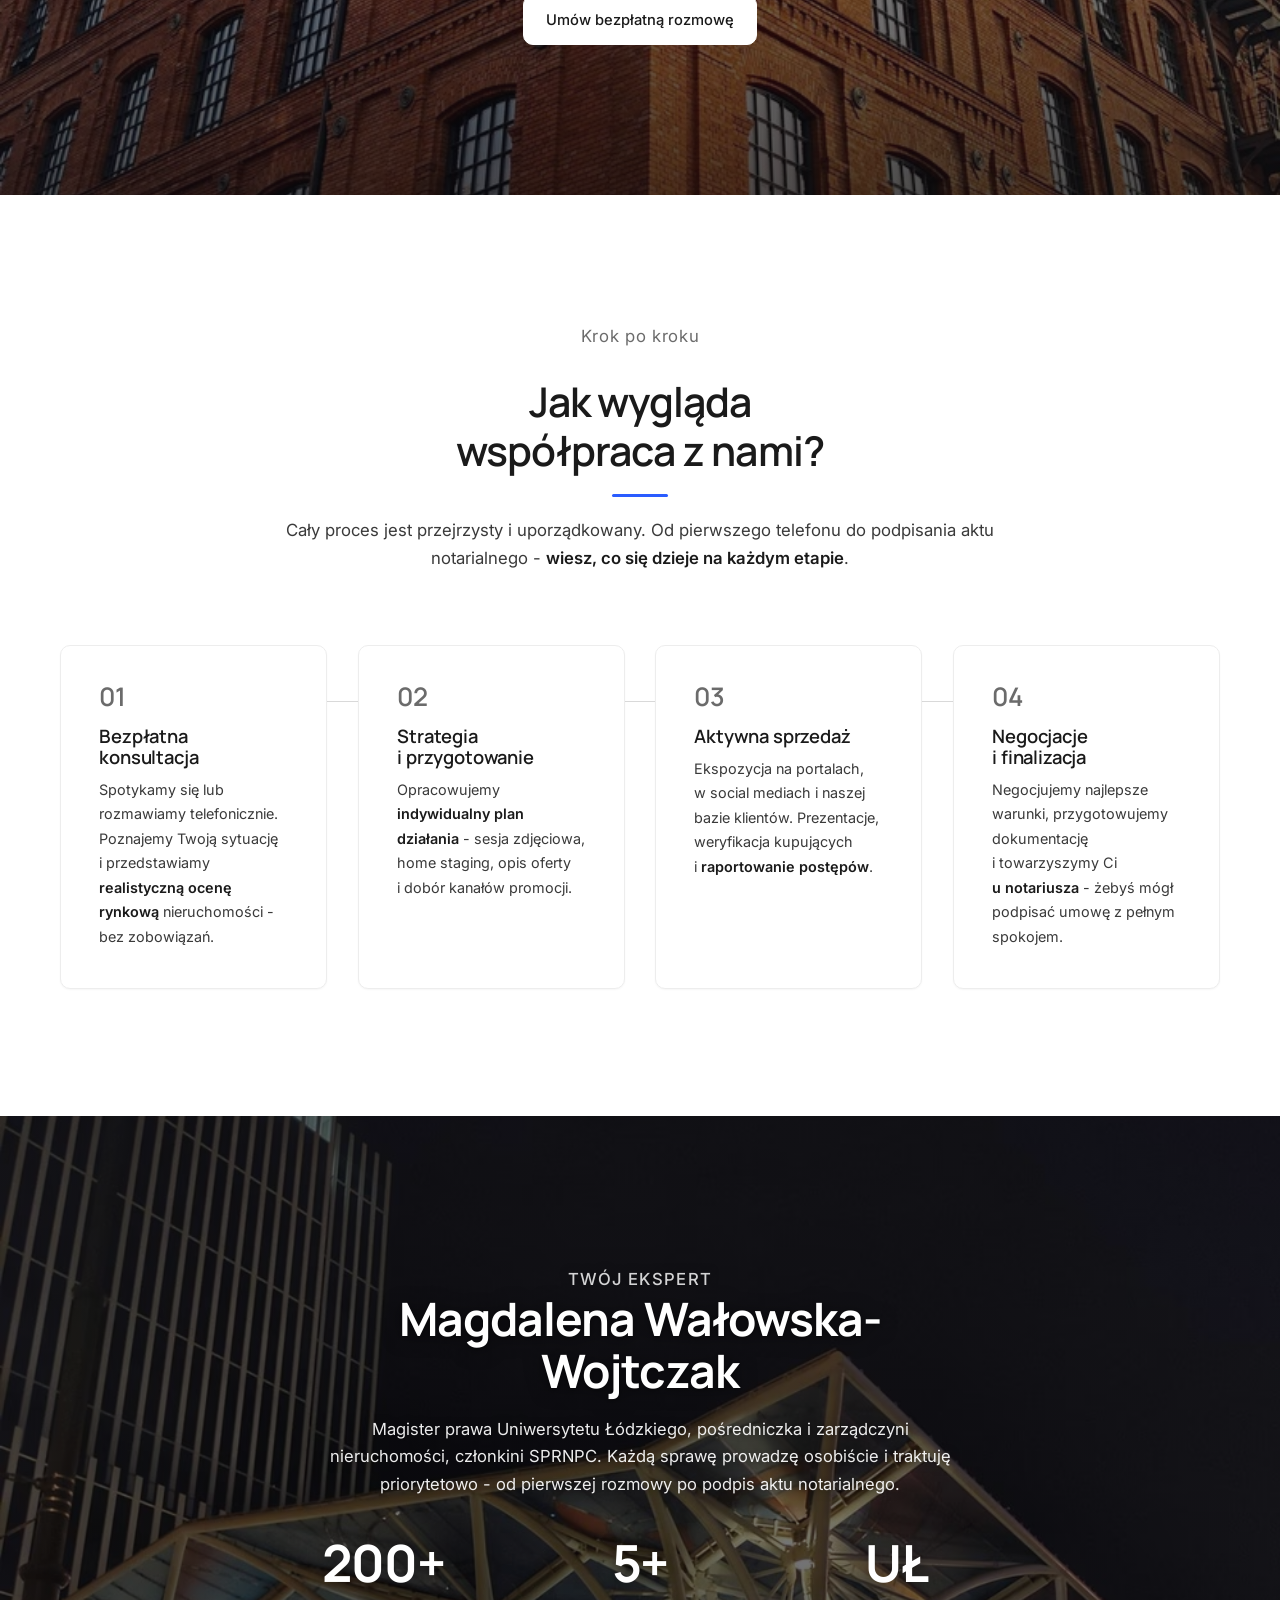
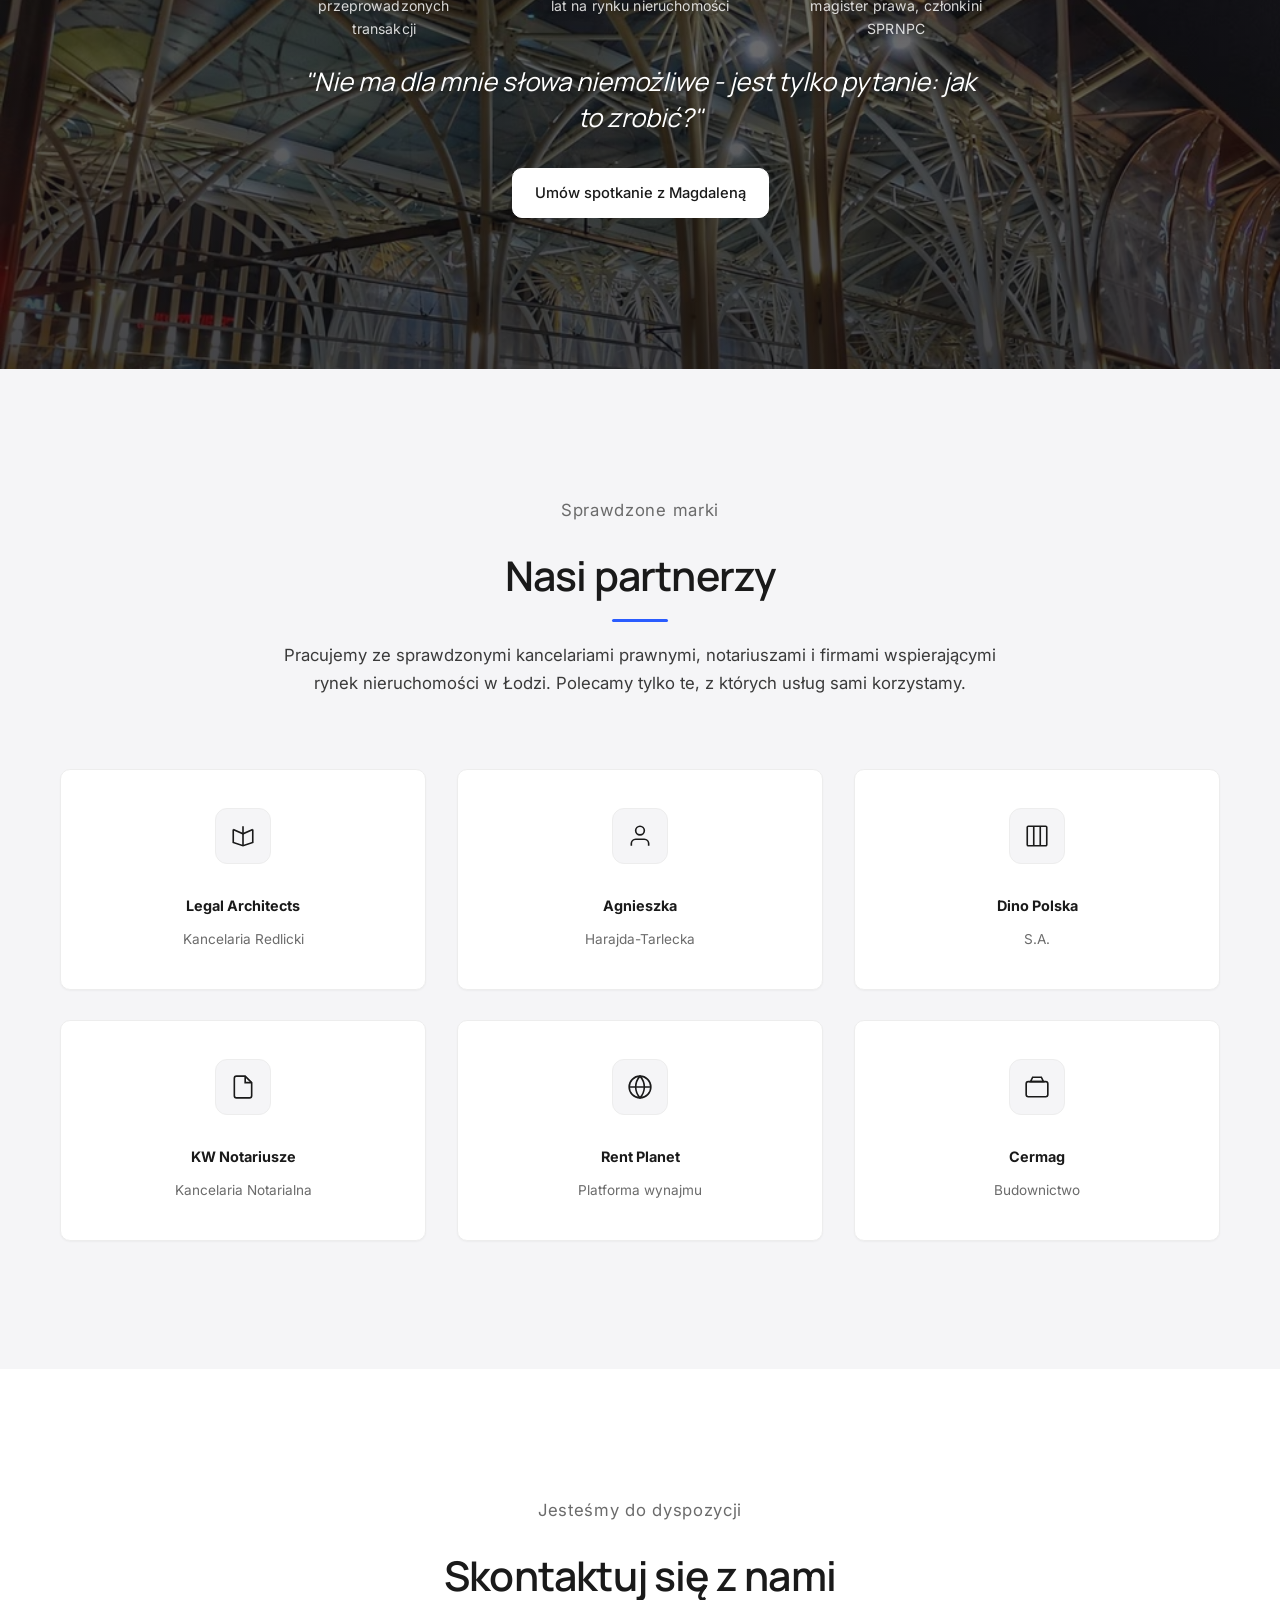
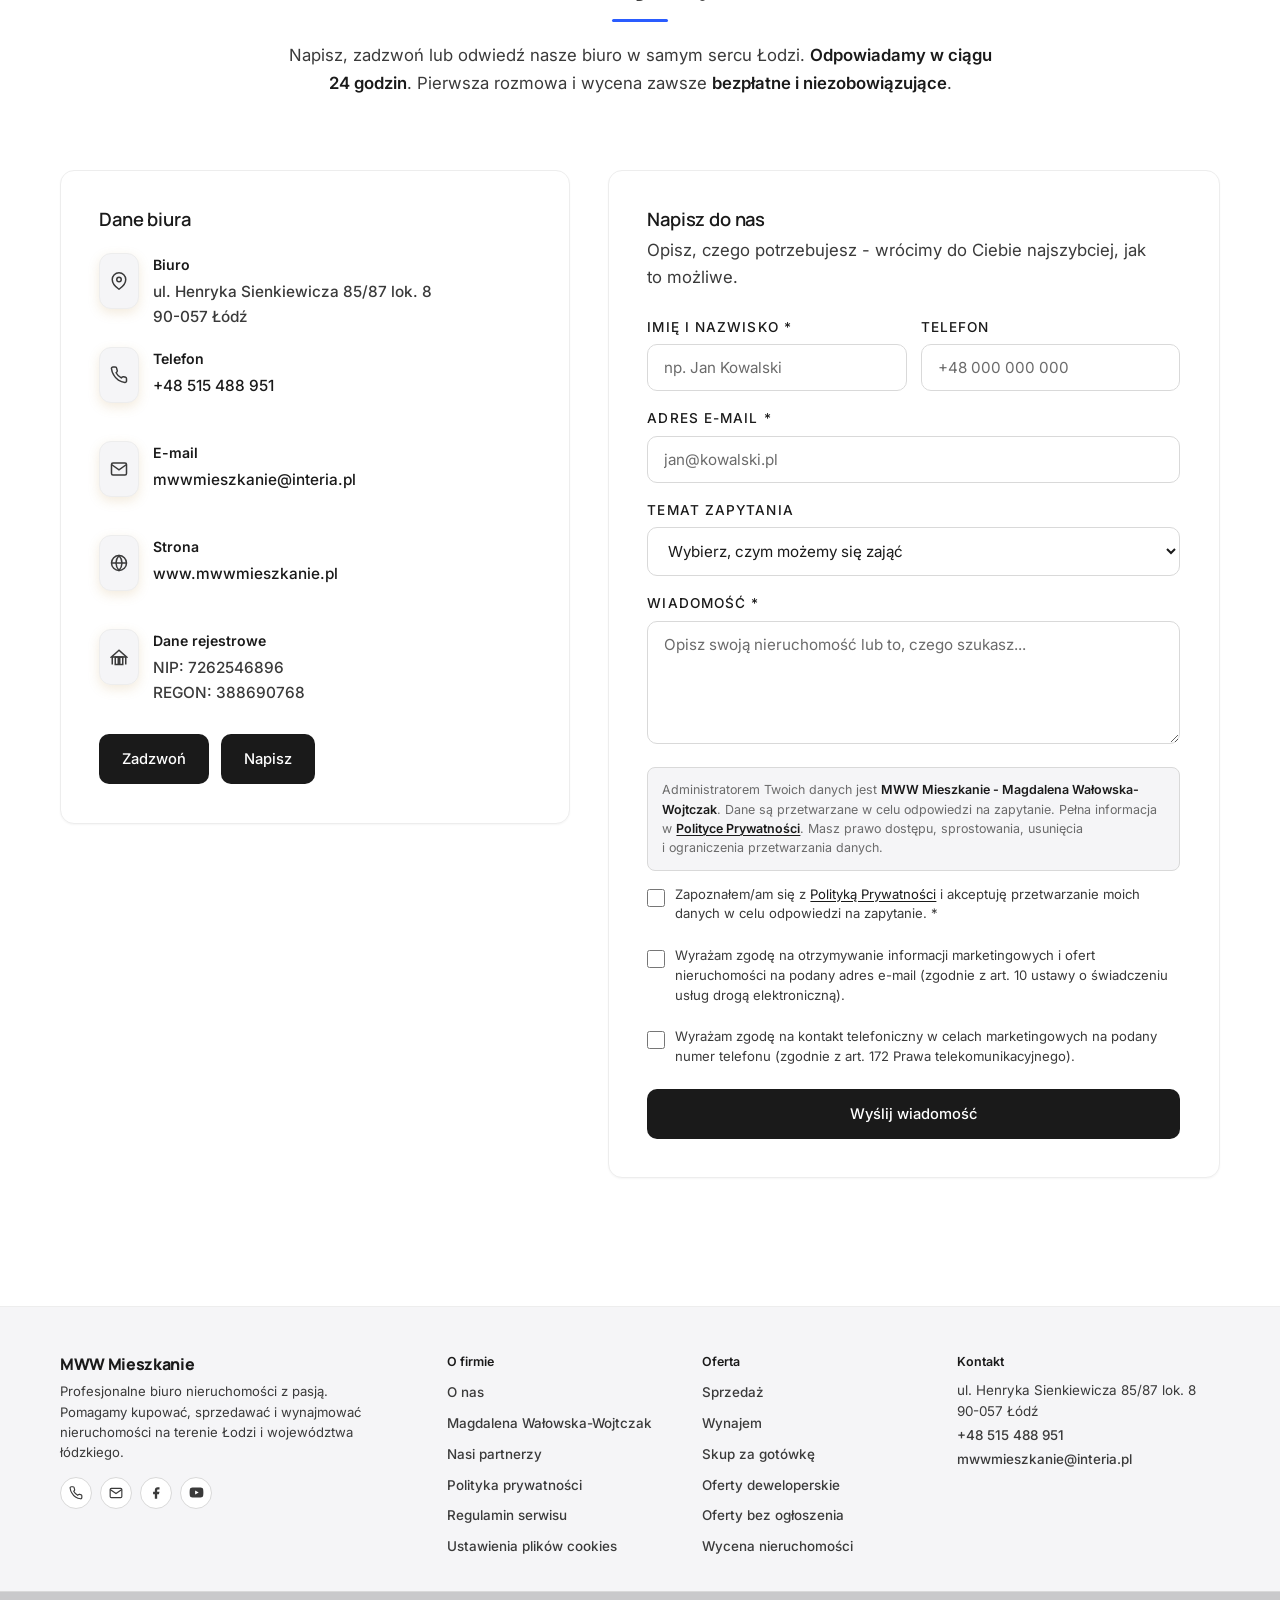
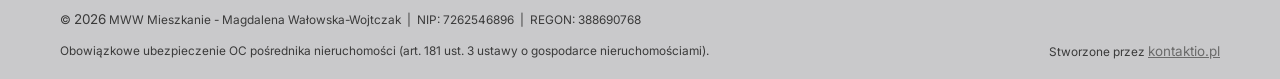
==== commit 804ce982: "Naprawa usterek frontendu: favicony, mobilne menu, pasek kontaktu, formularz zgod, polityka na telef" ====
--- a/index.html
+++ b/index.html
@@ -4,7 +4,6 @@
   <meta charset="UTF-8">
   <meta name="viewport" content="width=device-width, initial-scale=1.0, viewport-fit=cover">
   <meta http-equiv="X-Content-Type-Options" content="nosniff">
-  <meta http-equiv="X-Frame-Options" content="SAMEORIGIN">
   <meta http-equiv="Permissions-Policy" content="camera=(), microphone=(), geolocation=(), interest-cohort=()">
   <meta name="referrer" content="strict-origin-when-cross-origin">
   <meta name="theme-color" content="#FFFFFF">
@@ -629,7 +628,7 @@
 </script>
 
 <script src="mww-shield.js" defer></script>
-<script src="cookie-consent.js" defer></script>
+<script src="prefs.js" defer></script>
 <script src="script.js" defer></script>
 
 <script src="wow-animations.js" defer></script>
--- a/styles.css
+++ b/styles.css
@@ -1419,7 +1419,7 @@
   justify-content: center;
 }
 
-.cookie-consent {
+.mww-prefs {
   position: fixed;
   bottom: 20px;
   left: 20px;
@@ -1435,19 +1435,19 @@
   transform: translateY(160%);
   transition: transform 0.5s var(--ease);
 }
-.cookie-consent.show { transform: translateY(0); }
-.cookie-inner {
+.mww-prefs.show { transform: translateY(0); }
+.mww-prefs-inner {
   display: flex;
   gap: 22px;
   align-items: center;
   flex-wrap: wrap;
 }
-.cookie-text { flex: 1; min-width: 240px; }
-.cookie-text strong { font-weight: 800; display: block; margin-bottom: 4px; }
-.cookie-text p { font-size: 0.88rem; color: var(--c-mute); font-weight: 400; }
-.cookie-actions { display: flex; gap: 10px; flex-wrap: wrap; }
-.cookie-actions-panel { margin-top: 16px; }
-.cookie-btn {
+.mww-prefs-text { flex: 1; min-width: 240px; }
+.mww-prefs-text strong { font-weight: 800; display: block; margin-bottom: 4px; }
+.mww-prefs-text p { font-size: 0.88rem; color: var(--c-mute); font-weight: 400; }
+.mww-prefs-actions { display: flex; gap: 10px; flex-wrap: wrap; }
+.mww-prefs-actions-panel { margin-top: 16px; }
+.mww-prefs-btn {
   padding: 10px 18px;
   border-radius: 999px;
   font-weight: 700;
@@ -1455,7 +1455,7 @@
   transition: background 0.3s var(--ease), color 0.3s var(--ease), border-color 0.3s var(--ease);
   border: 1.5px solid transparent;
 }
-.cookie-btn-equal {
+.mww-prefs-btn-equal {
   background: #fff;
   color: var(--c-ink);
   border-color: var(--c-ink);
@@ -1464,26 +1464,26 @@
   text-align: center;
   justify-content: center;
 }
-.cookie-btn-equal:hover,
-.cookie-btn-equal:focus-visible {
+.mww-prefs-btn-equal:hover,
+.mww-prefs-btn-equal:focus-visible {
   background: var(--c-ink);
   color: #fff;
   border-color: var(--c-ink);
   outline: none;
 }
-.cookie-btn-primary { background: #fff; color: var(--c-ink); border-color: var(--c-ink); }
-.cookie-btn-primary:hover { background: var(--c-ink); color: #fff; }
-.cookie-btn-outline { border-color: var(--c-ink); color: var(--c-ink); background: #fff; }
-.cookie-btn-outline:hover { background: var(--c-ink); color: #fff; }
-.cookie-btn-ghost { background: #fff; color: var(--c-ink); border-color: var(--c-ink); }
-.cookie-btn-ghost:hover { background: var(--c-ink); color: #fff; }
-.cookie-custom-panel {
+.mww-prefs-btn-primary { background: #fff; color: var(--c-ink); border-color: var(--c-ink); }
+.mww-prefs-btn-primary:hover { background: var(--c-ink); color: #fff; }
+.mww-prefs-btn-outline { border-color: var(--c-ink); color: var(--c-ink); background: #fff; }
+.mww-prefs-btn-outline:hover { background: var(--c-ink); color: #fff; }
+.mww-prefs-btn-ghost { background: #fff; color: var(--c-ink); border-color: var(--c-ink); }
+.mww-prefs-btn-ghost:hover { background: var(--c-ink); color: #fff; }
+.mww-prefs-panel {
   margin-top: 18px;
   padding-top: 18px;
   border-top: 1px solid var(--c-line);
 }
-.cookie-checks { display: grid; gap: 12px; }
-.cookie-check {
+.mww-prefs-checks { display: grid; gap: 12px; }
+.mww-prefs-check {
   display: flex;
   gap: 10px;
   align-items: flex-start;
@@ -1491,8 +1491,8 @@
   color: var(--c-mute);
   font-weight: 500;
 }
-.cookie-check input { margin-top: 4px; accent-color: var(--c-ink); }
-.cookie-check strong { color: var(--c-ink); font-weight: 700; }
+.mww-prefs-check input { margin-top: 4px; accent-color: var(--c-ink); }
+.mww-prefs-check strong { color: var(--c-ink); font-weight: 700; }
 
 .reveal {
   opacity: 0;
@@ -1660,9 +1660,9 @@
   .footer-grid { grid-template-columns: 1fr; }
   .footer-grid .footer-brand,
   .footer-grid .footer-col:last-child { grid-column: auto; }
-  .cookie-inner { flex-direction: column; align-items: stretch; }
-  .cookie-actions { justify-content: stretch; }
-  .cookie-actions .cookie-btn { flex: 1; }
+  .mww-prefs-inner { flex-direction: column; align-items: stretch; }
+  .mww-prefs-actions { justify-content: stretch; }
+  .mww-prefs-actions .mww-prefs-btn { flex: 1; }
 }
 
 @media (max-width: 420px) {
--- a/wow-animations.css
+++ b/wow-animations.css
@@ -255,7 +255,7 @@
   100% { transform: translateY(0) scale(1); }
 }
 
-.cookie-consent.show {
+.mww-prefs.show {
   animation: bounceInUp .65s var(--ease) forwards;
 }
 
@@ -650,7 +650,7 @@
     height: 40%;
   }
 
-  .cookie-consent {
+  .mww-prefs {
     left: 8px;
     bottom: 8px;
     width: calc(100vw - 16px);
@@ -759,7 +759,7 @@
   .about-award-badge {
     animation: none;
   }
-  .cookie-consent.show {
+  .mww-prefs.show {
     animation: none;
     transform: translateY(0);
   }
--- a/redesign.css
+++ b/redesign.css
@@ -898,6 +898,28 @@
 .form-group-check input { width: auto !important; margin-top: 4px; }
 .form-group-check label { font-weight: 400 !important; color: var(--color-ink-2) !important; font-size: 0.82rem !important; }
 
+input[type=checkbox], input[type=radio],
+.contact-form input[type=checkbox],
+.form-group-check input[type=checkbox] {
+  width: 18px !important;
+  height: 18px !important;
+  min-width: 18px !important;
+  padding: 0 !important;
+  border-radius: 4px !important;
+  accent-color: var(--color-ink);
+  flex-shrink: 0;
+  cursor: pointer;
+}
+input[type=checkbox]:focus, input[type=radio]:focus,
+.contact-form input[type=checkbox]:focus {
+  box-shadow: none !important;
+  outline: none !important;
+}
+input[type=checkbox]:focus-visible, input[type=radio]:focus-visible {
+  outline: 2px solid var(--color-accent) !important;
+  outline-offset: 2px !important;
+}
+
 .footer, footer.footer {
   background: var(--color-surface) !important;
   color: var(--color-ink-2) !important;
@@ -1000,15 +1022,15 @@
 .sticky-bar .sticky-offers:hover { background: var(--color-accent) !important; }
 .sticky-close { color: var(--color-ink-mute) !important; background: transparent !important; }
 
-.cookie-consent {
+.mww-prefs {
   background: var(--color-white) !important;
   border: 1px solid var(--color-line) !important;
   box-shadow: var(--shadow-lg) !important;
   border-radius: var(--radius-lg) !important;
   color: var(--color-ink-2) !important;
 }
-.cookie-consent strong, .cookie-consent label strong { color: var(--color-ink) !important; }
-.cookie-btn {
+.mww-prefs strong, .mww-prefs label strong { color: var(--color-ink) !important; }
+.mww-prefs-btn {
   font-family: 'Inter', sans-serif !important;
   font-weight: 600 !important;
   border-radius: 999px !important;
@@ -1018,18 +1040,18 @@
   color: var(--color-ink) !important;
   transition: background 200ms var(--ease), color 200ms var(--ease), border-color 200ms var(--ease);
 }
-.cookie-btn-equal,
-.cookie-btn-primary,
-.cookie-btn-outline,
-.cookie-btn-ghost {
+.mww-prefs-btn-equal,
+.mww-prefs-btn-primary,
+.mww-prefs-btn-outline,
+.mww-prefs-btn-ghost {
   background: var(--color-white) !important;
   border-color: var(--color-ink) !important;
   color: var(--color-ink) !important;
 }
-.cookie-btn-equal:hover,
-.cookie-btn-primary:hover,
-.cookie-btn-outline:hover,
-.cookie-btn-ghost:hover {
+.mww-prefs-btn-equal:hover,
+.mww-prefs-btn-primary:hover,
+.mww-prefs-btn-outline:hover,
+.mww-prefs-btn-ghost:hover {
   background: var(--color-ink) !important;
   border-color: var(--color-ink) !important;
   color: var(--color-white) !important;
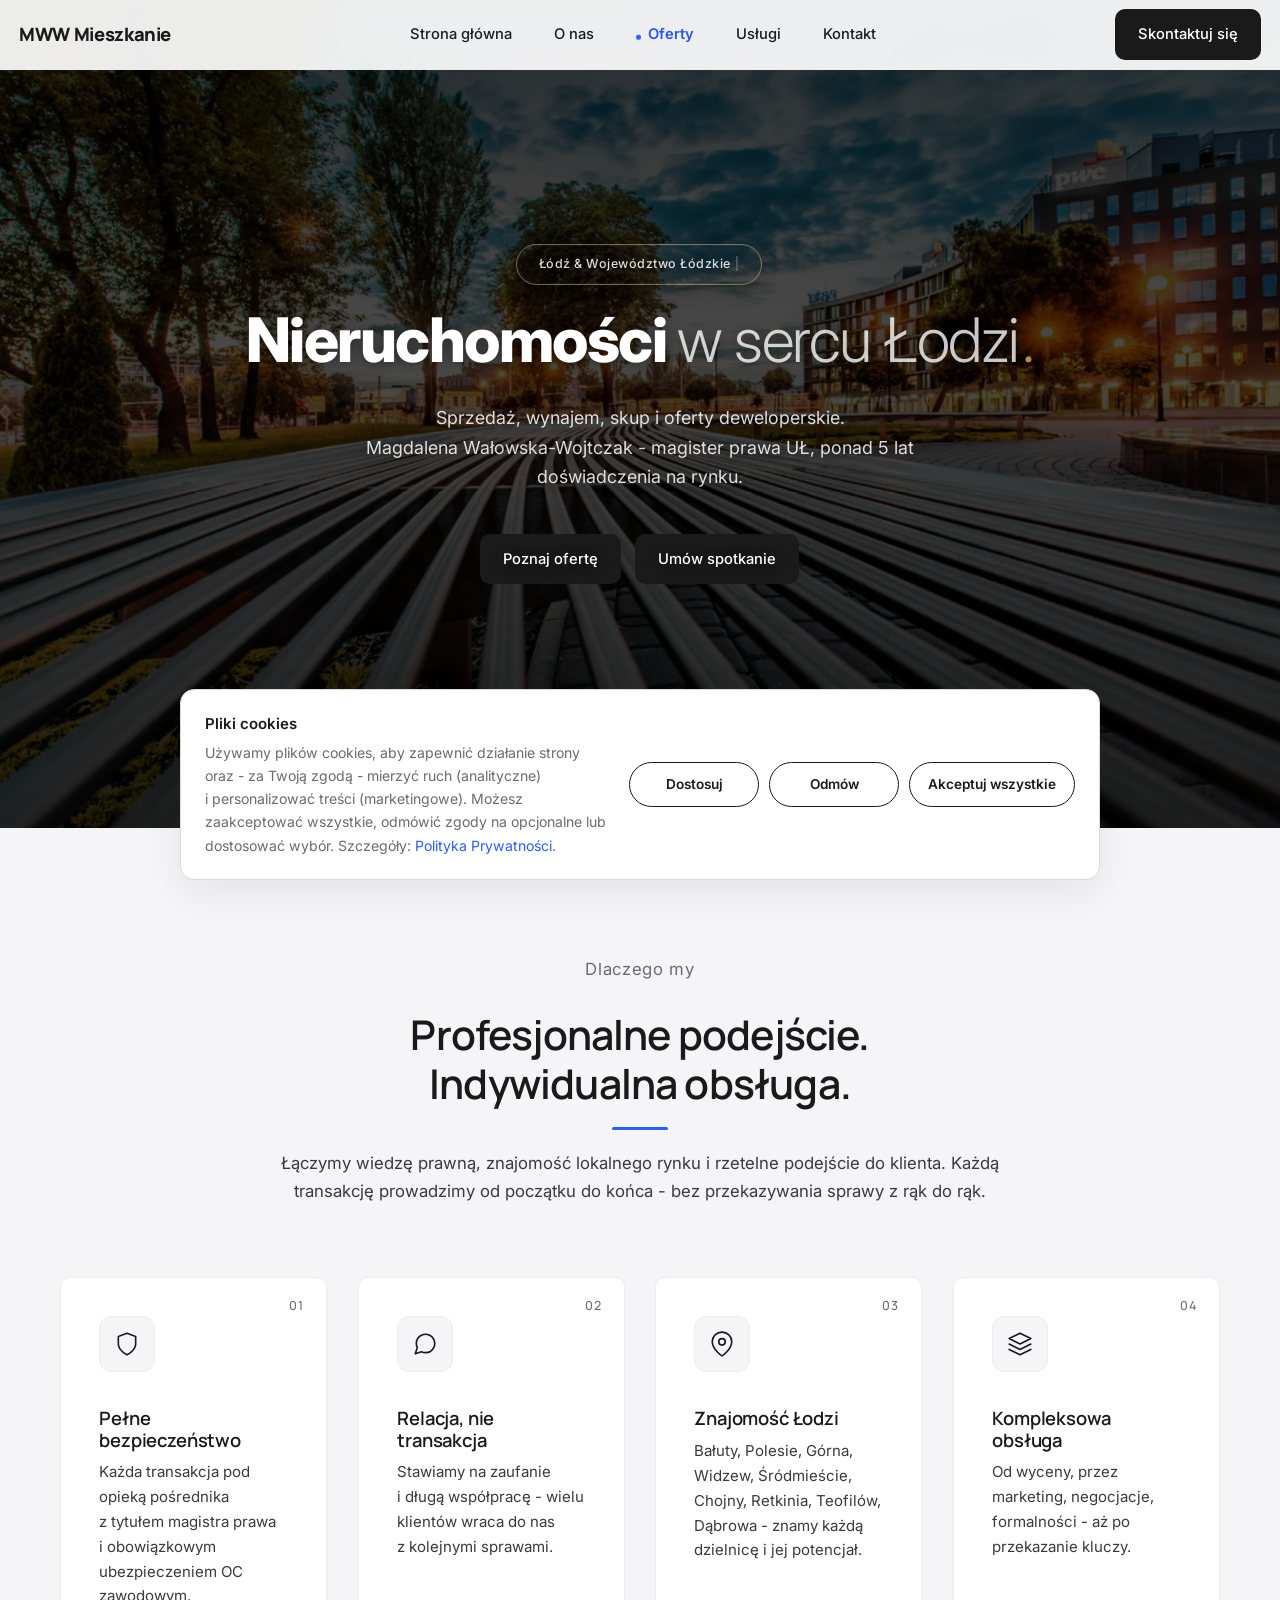
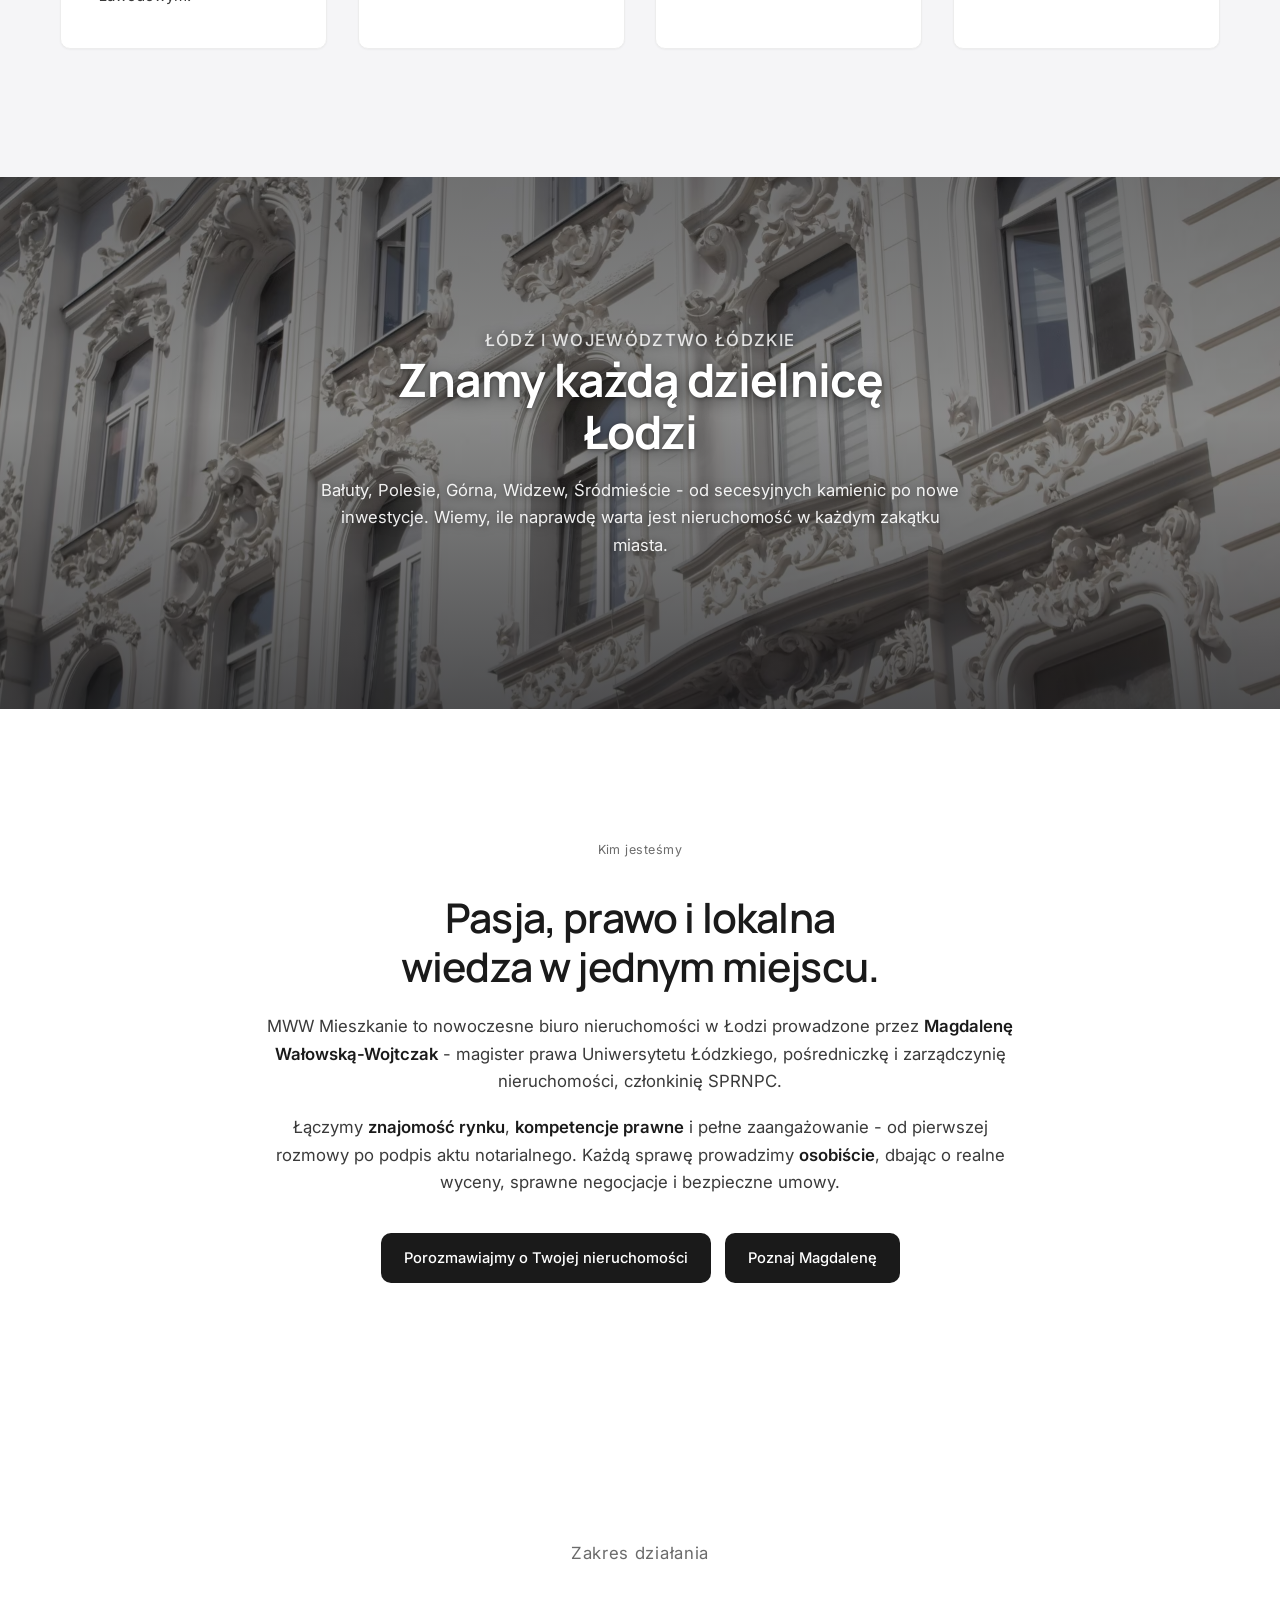
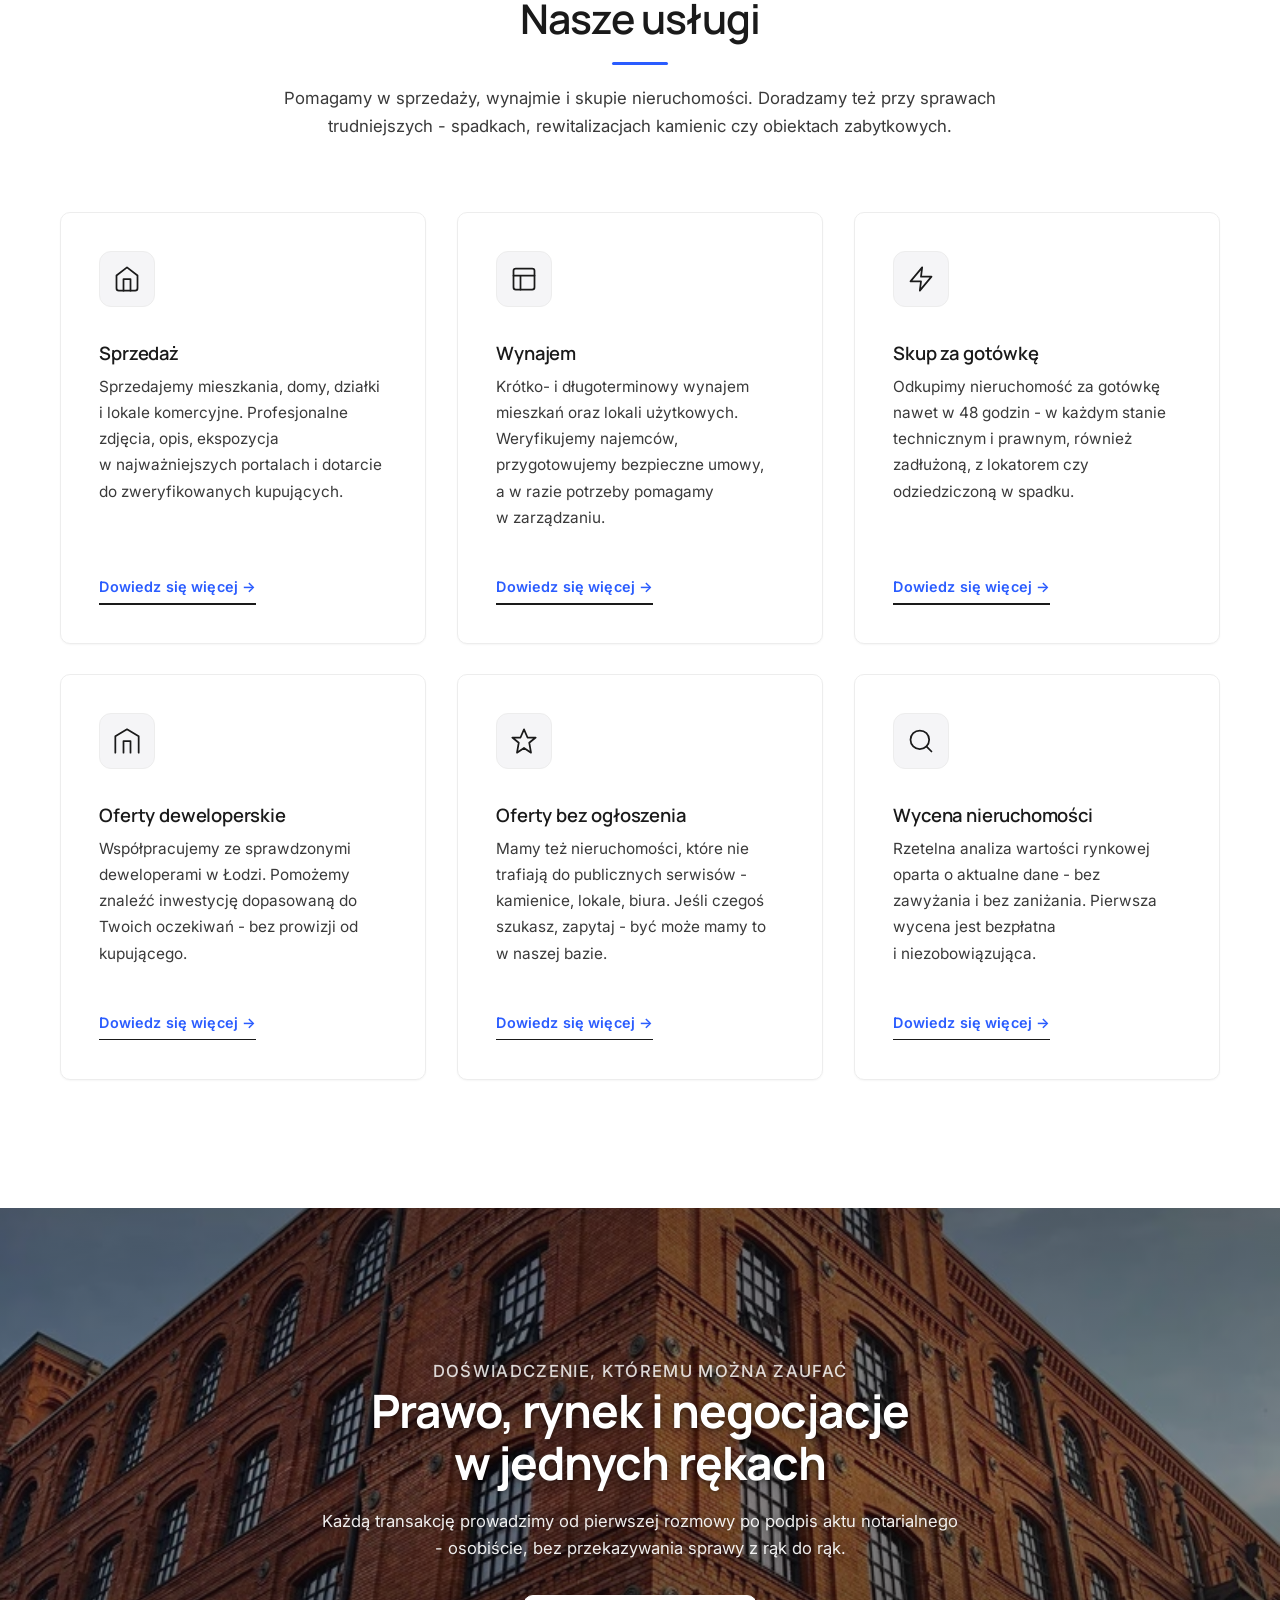
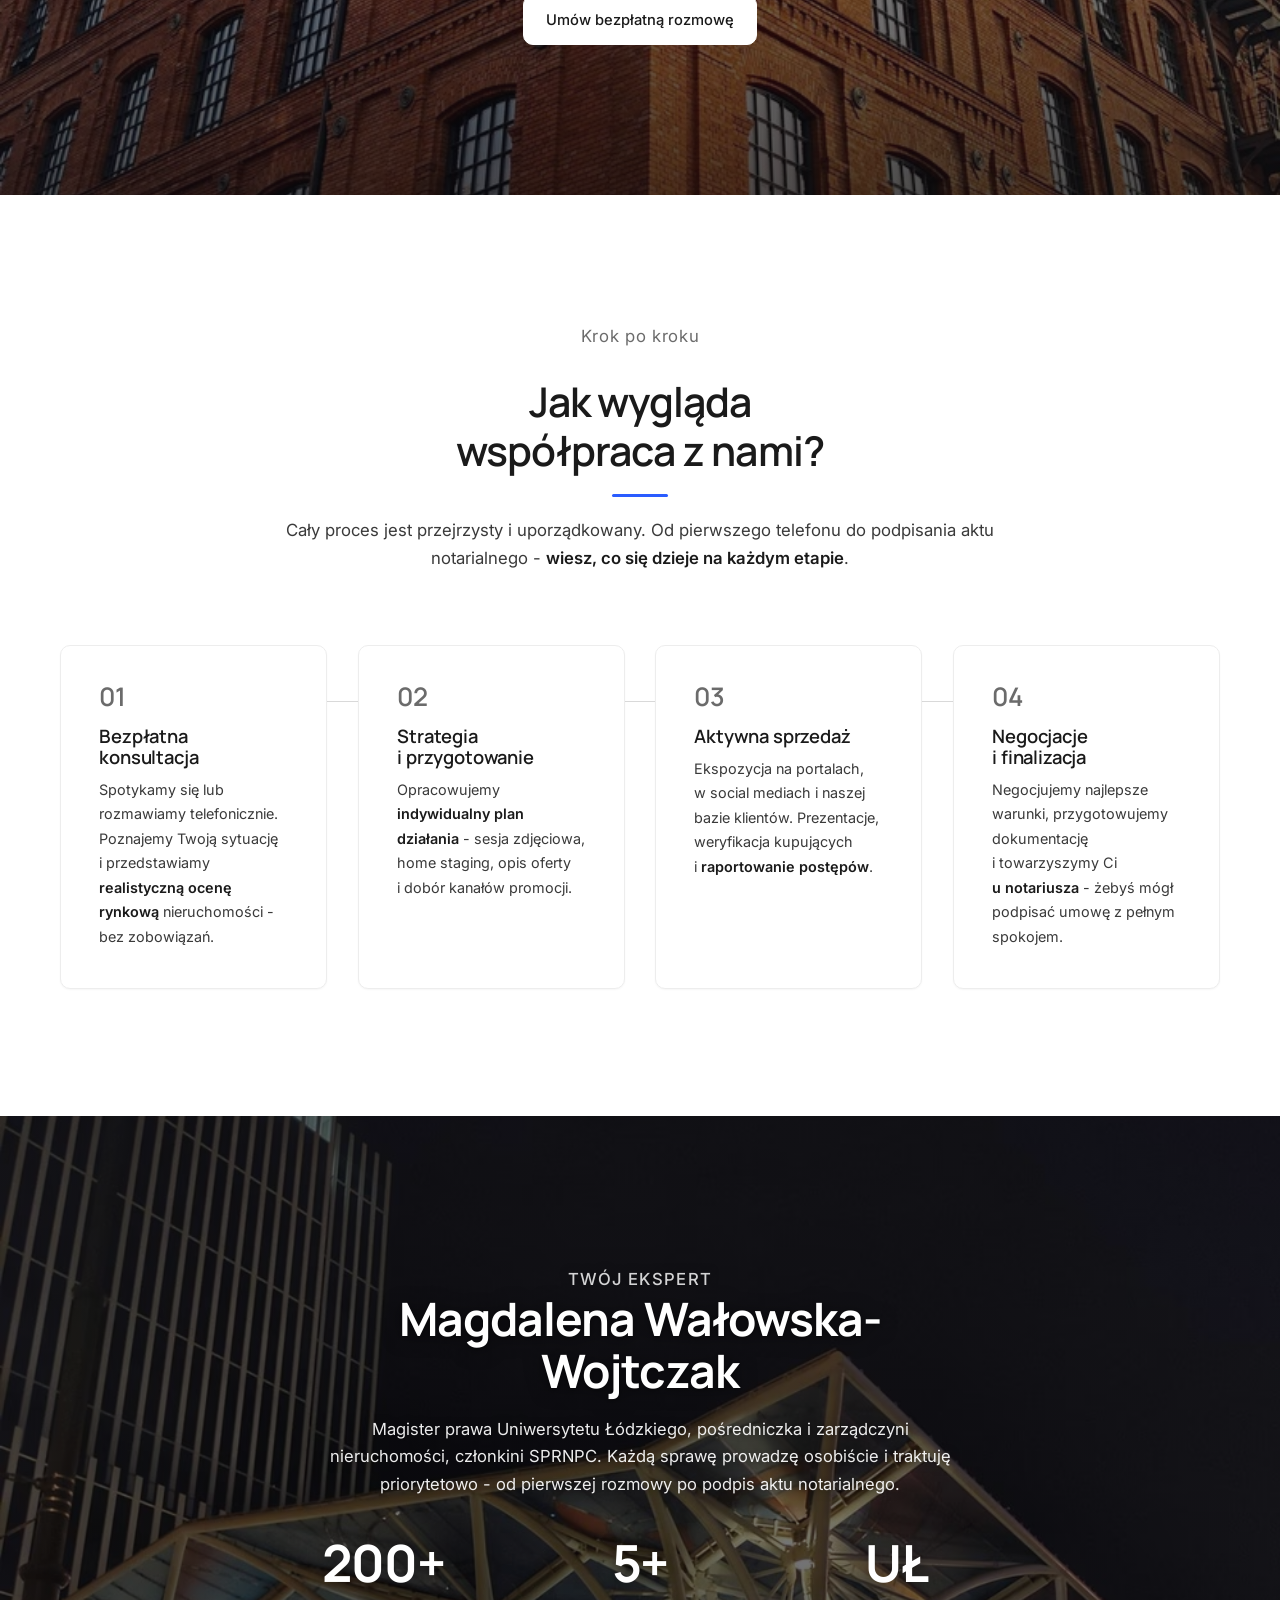
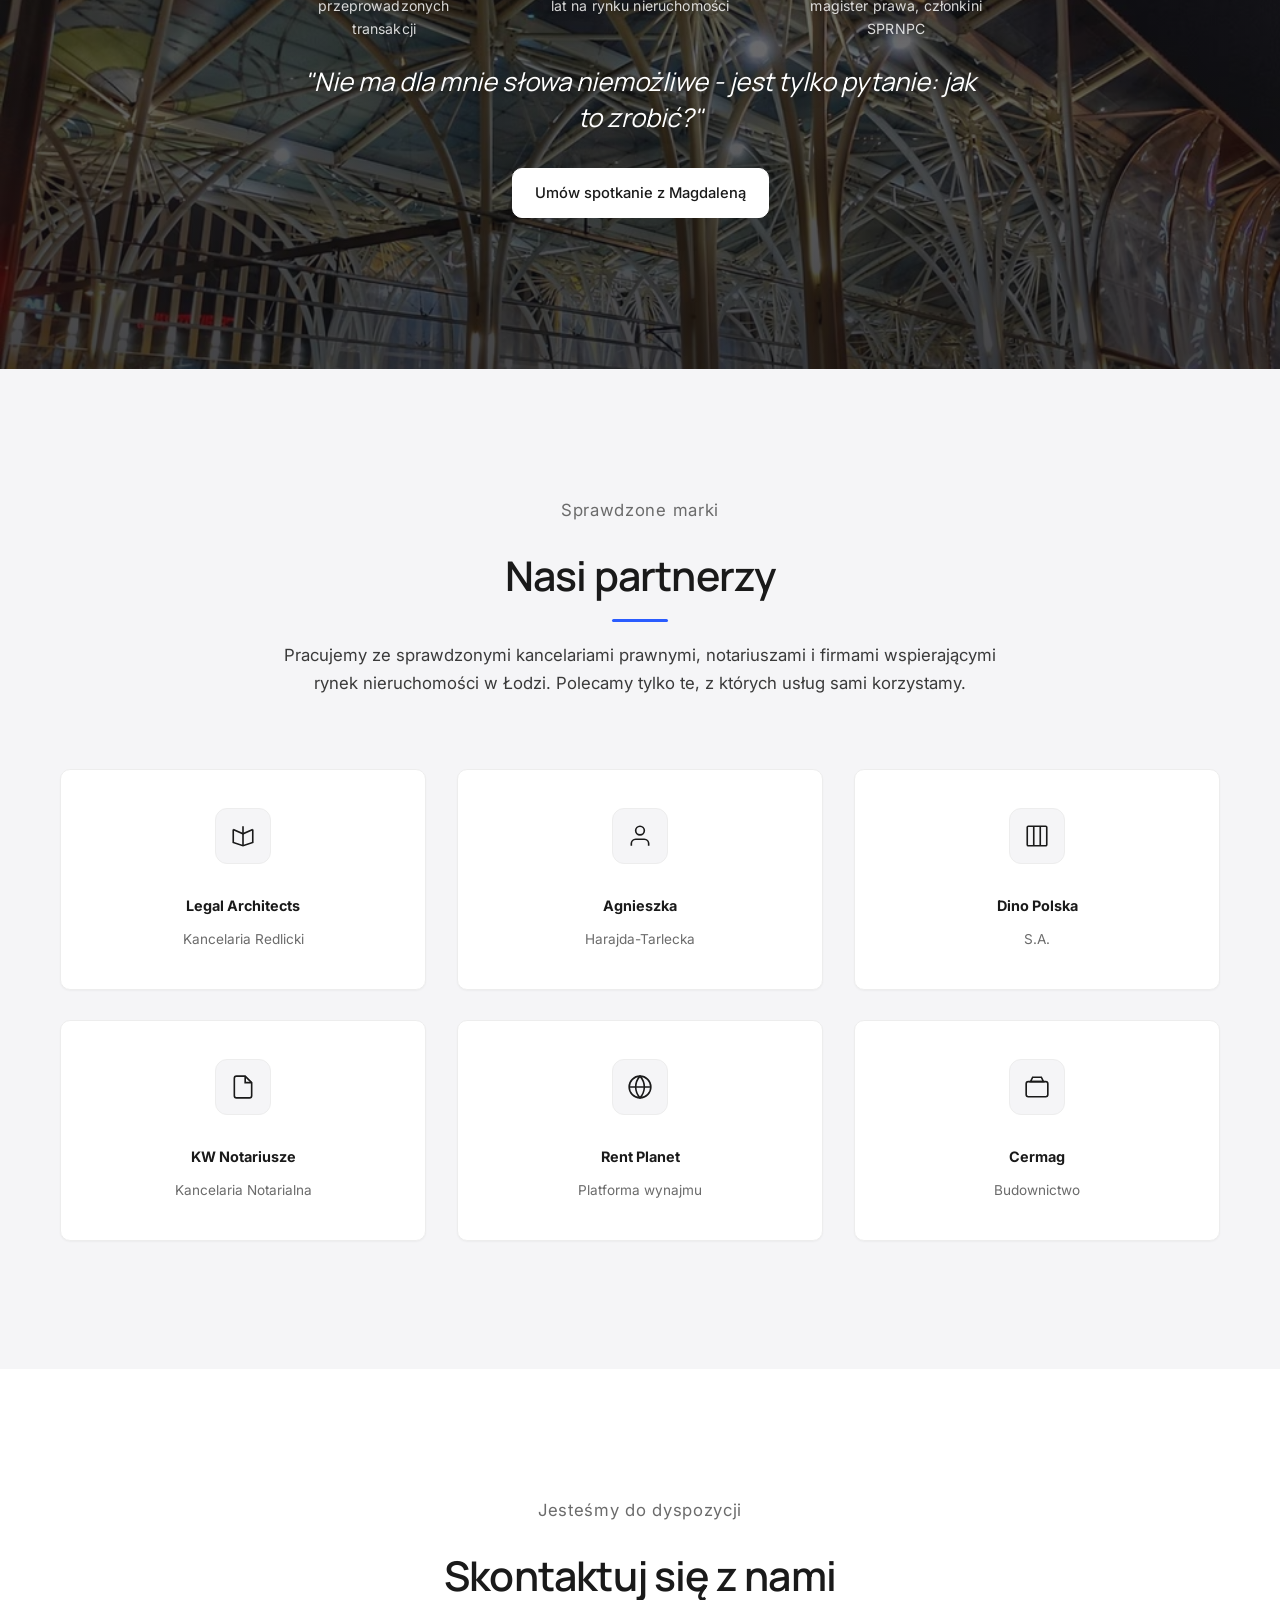
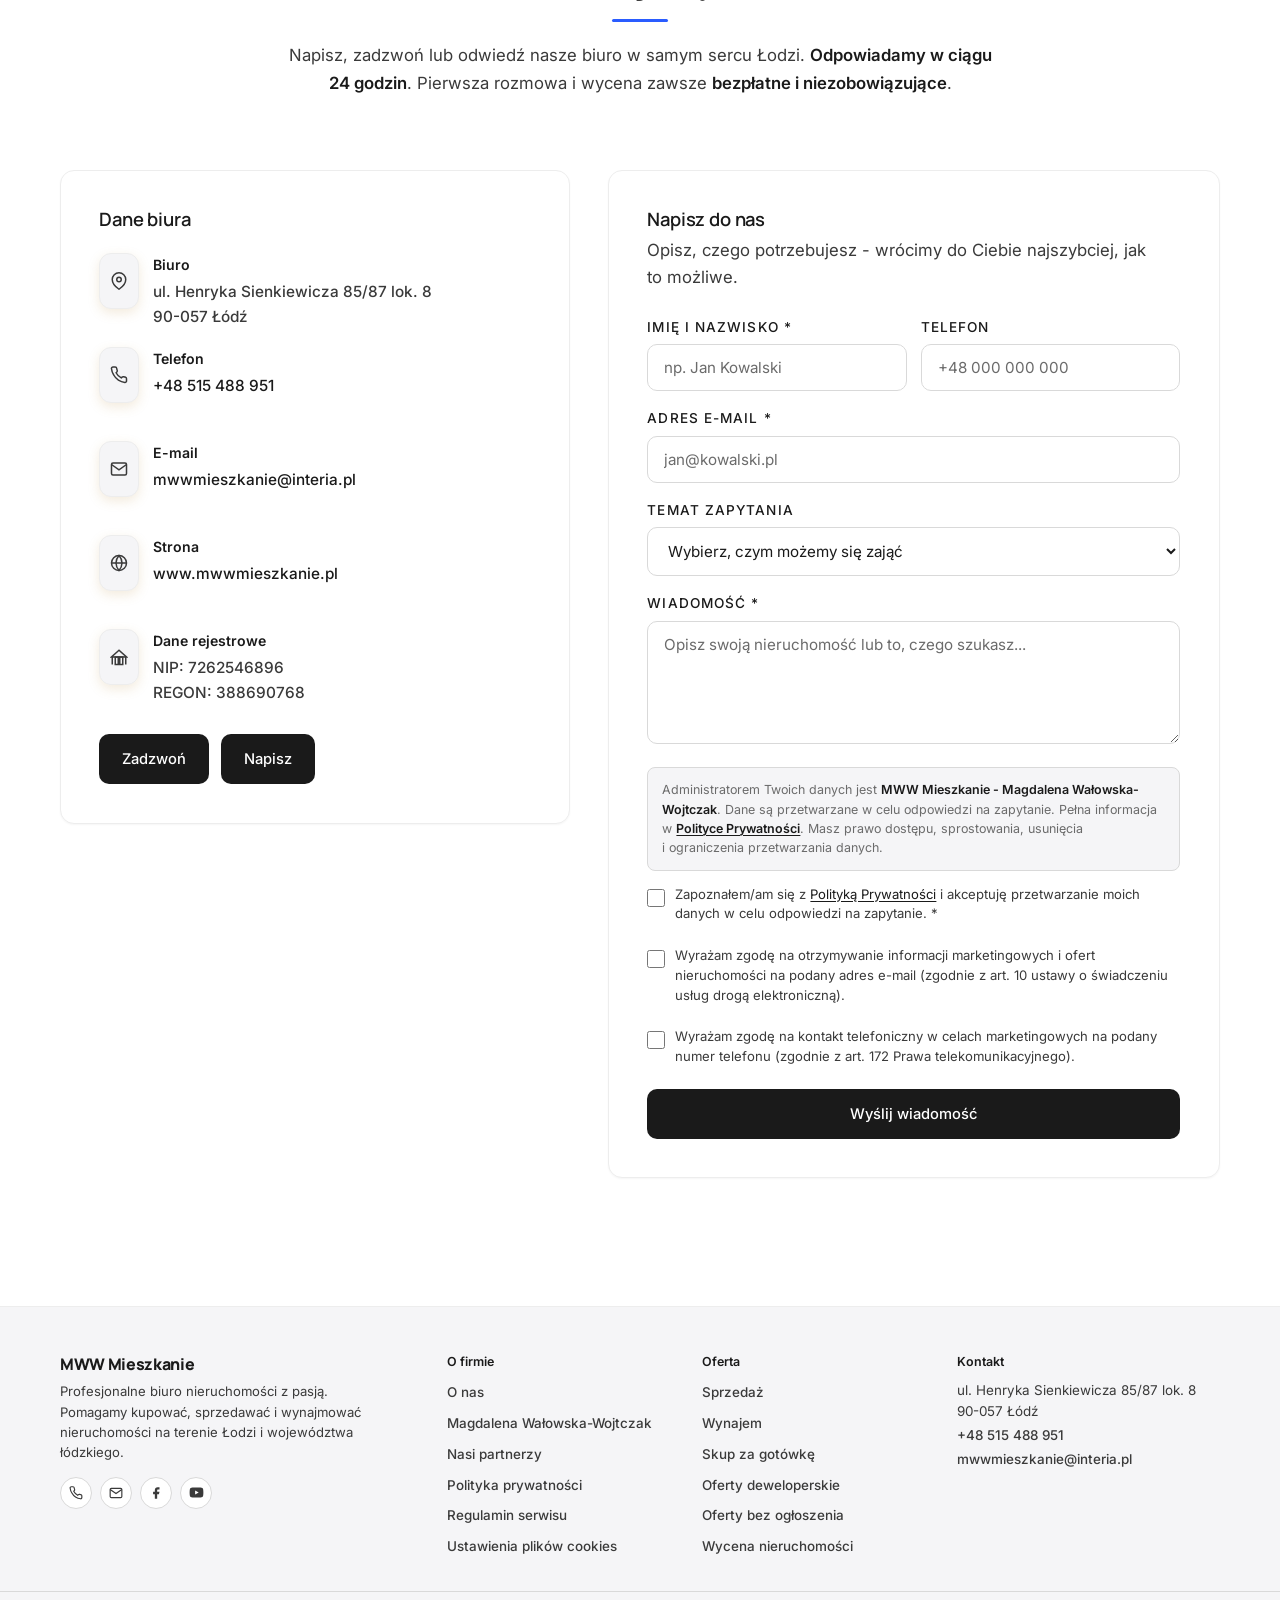
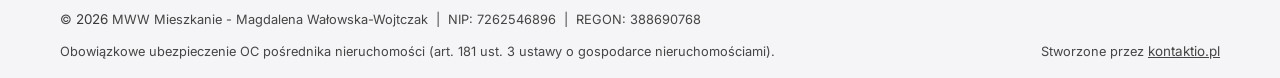
==== commit a90b6eb9: "Audyt UX/UI: poprawki kontrastu (stopka, panel), rozmiary tekstu >=12px, cele dotykowe, etykiety for" ====
--- a/index.html
+++ b/index.html
@@ -108,6 +108,7 @@
   </script>
 </head>
 <body class="preloading">
+<a href="#main" class="skip-link">Przejdź do treści</a>
 
 <div id="preloader" role="status" aria-label="Ładowanie strony MWW Mieszkanie">
   <div class="preloader-inner">
@@ -135,6 +136,7 @@
     </button>
   </div>
 </header>
+<span id="main" tabindex="-1"></span>
 
 <section id="hero" class="hero" aria-label="MWW Mieszkanie - Biuro Nieruchomości Łódź">
   <div class="hero-bg" id="heroBg" aria-hidden="true"></div>
@@ -549,7 +551,7 @@
       </div>
 
       <div class="footer-col">
-        <h4>O firmie</h4>
+        <h3>O firmie</h3>
         <ul>
           <li><a href="#o-nas">O nas</a></li>
           <li><a href="#agent">Magdalena Wałowska-Wojtczak</a></li>
@@ -561,7 +563,7 @@
       </div>
 
       <div class="footer-col">
-        <h4>Oferta</h4>
+        <h3>Oferta</h3>
         <ul>
           <li><a href="sprzedaz.html">Sprzedaż</a></li>
           <li><a href="wynajem.html">Wynajem</a></li>
@@ -573,7 +575,7 @@
       </div>
 
       <div class="footer-col">
-        <h4>Kontakt</h4>
+        <h3>Kontakt</h3>
         <address class="footer-address" aria-label="Adres biura MWW Mieszkanie">
           <p>ul. Henryka Sienkiewicza 85/87 lok.&nbsp;8<br>90-057 Łódź</p>
           <p><a href="tel:+48515488951">+48 515 488 951</a></p>
@@ -593,16 +595,6 @@
   </div>
 </footer>
 
-<div id="stickyBar" class="sticky-bar" role="complementary" aria-label="Szybki kontakt" aria-hidden="true">
-  <a href="tel:+48515488951" class="sticky-phone">
-    <svg width="16" height="16" viewBox="0 0 24 24" fill="none" stroke="currentColor" stroke-width="2" stroke-linecap="round" stroke-linejoin="round"><path d="M22 16.92v3a2 2 0 0 1-2.18 2 19.79 19.79 0 0 1-8.63-3.07A19.5 19.5 0 0 1 4.99 12a19.79 19.79 0 0 1-3.07-8.67A2 2 0 0 1 3.9 1.27h3a2 2 0 0 1 2 1.72c.127.96.361 1.903.7 2.81a2 2 0 0 1-.45 2.11L8.09 9a16 16 0 0 0 6.91 6.91l1.09-1.08a2 2 0 0 1 2.11-.45c.907.339 1.85.573 2.81.7A2 2 0 0 1 22 16.92z"/></svg>
-    <span>+48 515 488 951</span>
-  </a>
-  <a href="oferty.html" class="sticky-offers">Przeglądaj oferty</a>
-  <button id="stickyClose" class="sticky-close" aria-label="Zamknij">
-    <svg width="12" height="12" viewBox="0 0 24 24" fill="none" stroke="currentColor" stroke-width="2.5"><line x1="18" y1="6" x2="6" y2="18"/><line x1="6" y1="6" x2="18" y2="18"/></svg>
-  </button>
-</div>
 
 <script>
   (function () {
--- a/redesign.css
+++ b/redesign.css
@@ -967,7 +967,7 @@
   font-family: 'Inter', sans-serif !important;
   font-size: 0.84rem;
 }
-.footer h4 {
+.footer h4, .footer .footer-col h3 {
   color: var(--color-ink) !important;
   font-family: 'Inter', sans-serif !important;
   font-weight: 600 !important;
@@ -1712,11 +1712,11 @@
 
 .listing-badge {
   font-family: 'Inter', sans-serif !important;
-  font-weight: 500 !important;
-  font-size: 0.72rem !important;
+  font-weight: 600 !important;
+  font-size: 0.78rem !important;
   letter-spacing: 0 !important;
   text-transform: none !important;
-  padding: 5px 10px !important;
+  padding: 5px 11px !important;
   border-radius: 999px !important;
   border: none !important;
 }
@@ -2292,8 +2292,8 @@
     gap: 4px !important;
   }
   .listing-badge {
-    font-size: 0.66rem !important;
-    padding: 3px 8px !important;
+    font-size: 0.76rem !important;
+    padding: 4px 9px !important;
   }
   .listing-img-count {
     bottom: 8px !important;
@@ -2642,3 +2642,227 @@
   .photo-band--night     { background-image: url('images/agentka-portret-mobile.webp') !important; background-image: image-set(url('images/agentka-portret-mobile.avif') type('image/avif'), url('images/agentka-portret-mobile.webp') type('image/webp')) !important; }
 }
 
+
+
+.hero-scroll {
+  left: 0 !important;
+  right: 0 !important;
+  margin-left: auto !important;
+  margin-right: auto !important;
+}
+
+@media (max-width: 600px) {
+  /* leaner header */
+  .nav, header.nav, #nav { padding: 10px 16px !important; }
+  .nav .logo, .preloader-logo { font-size: 1.02rem !important; white-space: nowrap !important; }
+  .nav .nav-cta, .nav-cta { display: none !important; }
+  .hamburger { width: 38px !important; height: 38px !important; }
+
+  /* hero: clear the fixed nav at the top, reserve room for the scroll cue
+     at the bottom, and center the content safely between - no overlaps */
+  .hero {
+    justify-content: center !important;
+    align-items: center !important;
+    min-height: 90vh !important;
+    padding: 88px 22px 96px !important;
+  }
+  .hero-content { padding: 0 !important; width: 100%; }
+  .hero-eyebrow { margin-bottom: 0.9rem !important; }
+  .hero h1, .hero-content h1 { margin-bottom: 0.9rem !important; }
+  .hero-subtitle { font-size: 1rem !important; line-height: 1.6 !important; margin-bottom: 1.4rem !important; }
+  .hero-actions { gap: 10px; flex-direction: column; }
+  .hero-actions .btn { width: 100%; }
+  .hero-scroll { bottom: 26px !important; }
+  .hero-scroll .scroll-line { height: 28px !important; }
+
+  /* vertical rhythm */
+  section, .section { padding-top: 50px !important; padding-bottom: 50px !important; }
+  .section-header { margin-bottom: 26px !important; }
+  .section-header h2 { font-size: 1.55rem !important; margin: 0.3rem 0 0.75rem !important; line-height: 1.25 !important; }
+  .container { padding-left: 18px !important; padding-right: 18px !important; }
+
+  /* readable body copy */
+  .lead, .section-desc, .about-solo-lead, .service-hero .lead, .section-header p { font-size: 1rem !important; line-height: 1.6 !important; }
+
+  /* cards: tighter + clearer type */
+  .usp-card, .service-card, .process-step, .partner-card, .testimonial-card,
+  .contact-info-card, .contact-form-wrap, .value-card, .feature-card,
+  .benefit-card, .howto-step, .faq-item, .highlight-card {
+    padding: 22px 18px !important;
+  }
+  .usp-grid, .services-grid, .process-grid, .partners-grid, .values-grid,
+  .benefits-grid, .howto-grid, .highlights-grid { gap: 12px !important; }
+  .usp-card h3, .service-card h3, .process-step h3, .benefit-card h3, .howto-step h3, .faq-item h3 {
+    font-size: 1.02rem !important; margin: 0.7rem 0 0.45rem !important;
+  }
+  .usp-card p, .service-card p, .process-step p, .benefit-card p, .howto-step p, .faq-item p, .partner-card span {
+    font-size: 0.92rem !important; line-height: 1.55 !important;
+  }
+  .usp-icon, .service-icon, .benefit-icon { width: 48px !important; height: 48px !important; margin-bottom: 0.9rem !important; }
+  .process-number { font-size: 1.5rem !important; }
+  .howto-step .num { width: 38px !important; height: 38px !important; font-size: 0.9rem !important; }
+
+  /* shorten the very tall Uslugi list: cap card blurb, full text lives on its page */
+  .services-grid .service-card p {
+    display: -webkit-box !important;
+    -webkit-line-clamp: 3 !important;
+    -webkit-box-orient: vertical !important;
+    overflow: hidden !important;
+  }
+
+  /* photo bands */
+  .photo-band { min-height: 280px !important; padding: 50px 0 !important; }
+  .photo-band-inner { padding: 0 20px !important; }
+  .photo-band h2 { font-size: 1.55rem !important; line-height: 1.3 !important; max-width: 100% !important; margin-bottom: 0.8rem !important; }
+  .photo-band p { font-size: 0.98rem !important; line-height: 1.6 !important; max-width: 100% !important; }
+  .photo-band-stats { gap: 16px 30px !important; margin-top: 1.6rem !important; }
+  .photo-band-stat .num { font-size: 2.4rem !important; }
+  .photo-band-stat .label { font-size: 0.85rem !important; }
+
+  /* about / agent block */
+  .agent-photo, .agent-photo--photo { aspect-ratio: 3 / 4 !important; }
+  .about-solo-cta { gap: 10px !important; }
+  .about-solo-cta .btn { width: 100%; }
+
+  /* service subpage hero */
+  .service-hero { min-height: auto !important; padding: 88px 0 44px !important; }
+  .service-hero h1, .service-hero-inner h1 { font-size: 1.95rem !important; line-height: 1.18 !important; margin: 0.5rem 0 1rem !important; }
+  .service-hero-eyebrow, .service-hero .eyebrow { font-size: 0.78rem !important; }
+  .breadcrumbs-light { margin-bottom: 14px !important; font-size: 0.72rem !important; }
+  .service-hero-actions { flex-direction: column !important; gap: 10px !important; }
+  .service-hero-actions .btn { width: 100% !important; }
+
+  /* dark CTA box on service pages */
+  .service-cta { margin: 50px auto !important; }
+  .service-cta .container { padding: 34px 22px 40px !important; }
+  .service-cta h2 { font-size: 1.5rem !important; }
+  .service-cta-actions { flex-direction: column !important; }
+  .service-cta-actions .btn { width: 100% !important; }
+
+  /* contact form: 1rem inputs prevent iOS zoom */
+  .contact-form input, .contact-form textarea, .contact-form select,
+  input[type=text], input[type=email], input[type=tel], select, textarea {
+    font-size: 1rem !important; padding: 12px 14px !important;
+  }
+  .contact-form label, label { font-size: 0.88rem !important; }
+  .form-group { margin-bottom: 14px !important; }
+  .contact-layout { gap: 16px !important; }
+
+  /* footer: a touch larger + roomier links */
+  .footer-col a { font-size: 0.9rem !important; }
+  .footer-col ul { gap: 9px !important; }
+  .footer h4, .footer .footer-col h3 { font-size: 0.82rem !important; margin-bottom: 0.7rem !important; }
+
+  /* offer detail headings (base h1/h2 are forced !important above) */
+  .offer-title { font-size: 1.75rem !important; line-height: 1.2 !important; }
+  .offer-section h2 { font-size: 1.15rem !important; }
+
+  /* legal pages prose headings (forced h2/h3 above) */
+  .prose h2 { font-size: 1.28rem !important; margin: 26px 0 10px !important; }
+  .prose h3 { font-size: 1.05rem !important; }
+}
+
+
+@media (max-width: 960px) {
+  .nav-links {
+    background: #fff !important;
+    justify-content: center !important;
+    align-items: stretch !important;
+    gap: 0 !important;
+    padding: 16px 24px calc(28px + env(safe-area-inset-bottom, 0px)) !important;
+  }
+  .nav-links .nav-link {
+    display: flex !important;
+    align-items: center;
+    width: 100%;
+    font-size: 1.32rem !important;
+    font-weight: 500 !important;
+    color: var(--color-ink) !important;
+    letter-spacing: -0.01em !important;
+    padding: 20px 4px !important;
+    border-bottom: 1px solid var(--color-line-soft) !important;
+    text-align: left !important;
+  }
+  .nav-links .nav-link:last-child { border-bottom: none !important; }
+  .nav-links .nav-link::after { display: none !important; }
+  .nav-links .nav-link:active { color: var(--color-accent) !important; }
+
+  .nav-links .nav-link-featured {
+    color: var(--color-accent) !important;
+    font-weight: 600 !important;
+    padding-left: 4px !important;
+  }
+  .nav-links .nav-link-featured::before {
+    content: '' !important;
+    display: inline-block !important;
+    position: static !important;
+    width: 9px !important;
+    height: 9px !important;
+    border-radius: 50% !important;
+    background: var(--color-accent) !important;
+    margin-right: 14px !important;
+    transform: none !important;
+    flex-shrink: 0;
+    opacity: 1 !important;
+    top: auto !important;
+    left: auto !important;
+  }
+  .nav-links .nav-link.active {
+    color: var(--color-accent) !important;
+    border-left: 0 !important;
+    padding-left: 4px !important;
+  }
+}
+
+
+/* =========================================================
+   ACCESSIBILITY / RESPONSIVE POLISH (UX-UI audit)
+   ========================================================= */
+
+/* skip-to-content link (WCAG 2.4.1) */
+.skip-link {
+  position: absolute;
+  left: -9999px;
+  top: 0;
+  z-index: 10000;
+  background: var(--color-ink);
+  color: #fff !important;
+  padding: 10px 18px;
+  font-size: 0.95rem;
+  border-radius: 0 0 8px 0;
+}
+.skip-link:focus { left: 0; }
+
+/* footer contrast: drop the dark overlay strip on the light site footer
+   and use a passing-contrast ink for the bottom row + >=12px fine print */
+.footer-bottom { background: transparent !important; }
+.footer-bottom-inner,
+.footer-bottom-inner p,
+.footer-bottom-inner a { color: #454545 !important; }
+.footer-bottom-inner a:hover { color: var(--color-ink) !important; }
+.footer-bottom-inner p { font-size: 0.8rem !important; }
+
+/* comfortable touch targets for footer + standalone links */
+@media (hover: none) {
+  .footer-col a, .footer-address a, .footer-bottom-inner a, .footer-address p a {
+    display: inline-block;
+    padding: 5px 0;
+    min-height: 24px;
+  }
+  .footer-col ul { gap: 4px !important; }
+}
+
+/* CTA labels wrap (not hard-clip) on the narrowest phones */
+@media (max-width: 360px) {
+  .btn, a.btn, button.btn {
+    white-space: normal !important;
+    line-height: 1.25 !important;
+    text-align: center;
+  }
+}
+
+/* gallery thumbnail buttons keep a clear focus ring */
+.gallery-thumb:focus-visible {
+  outline: 2px solid var(--color-accent) !important;
+  outline-offset: 2px !important;
+}
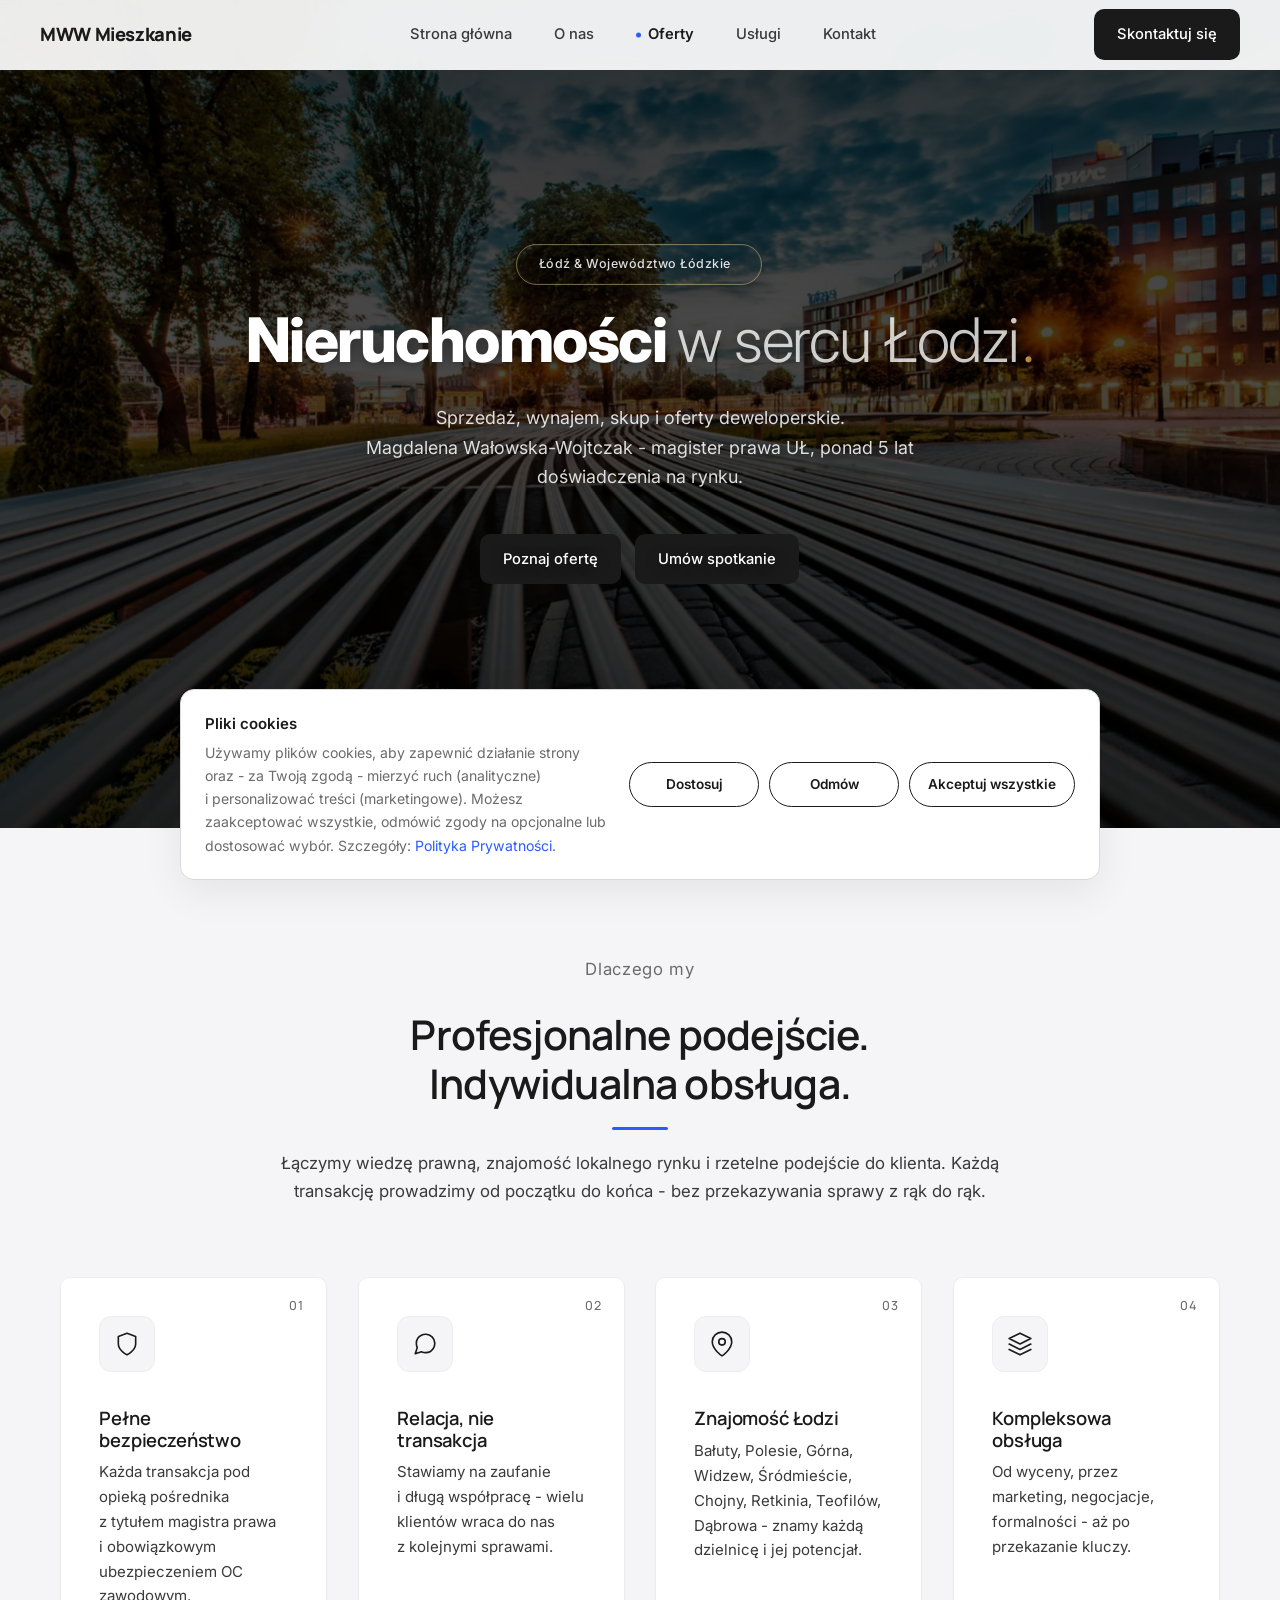
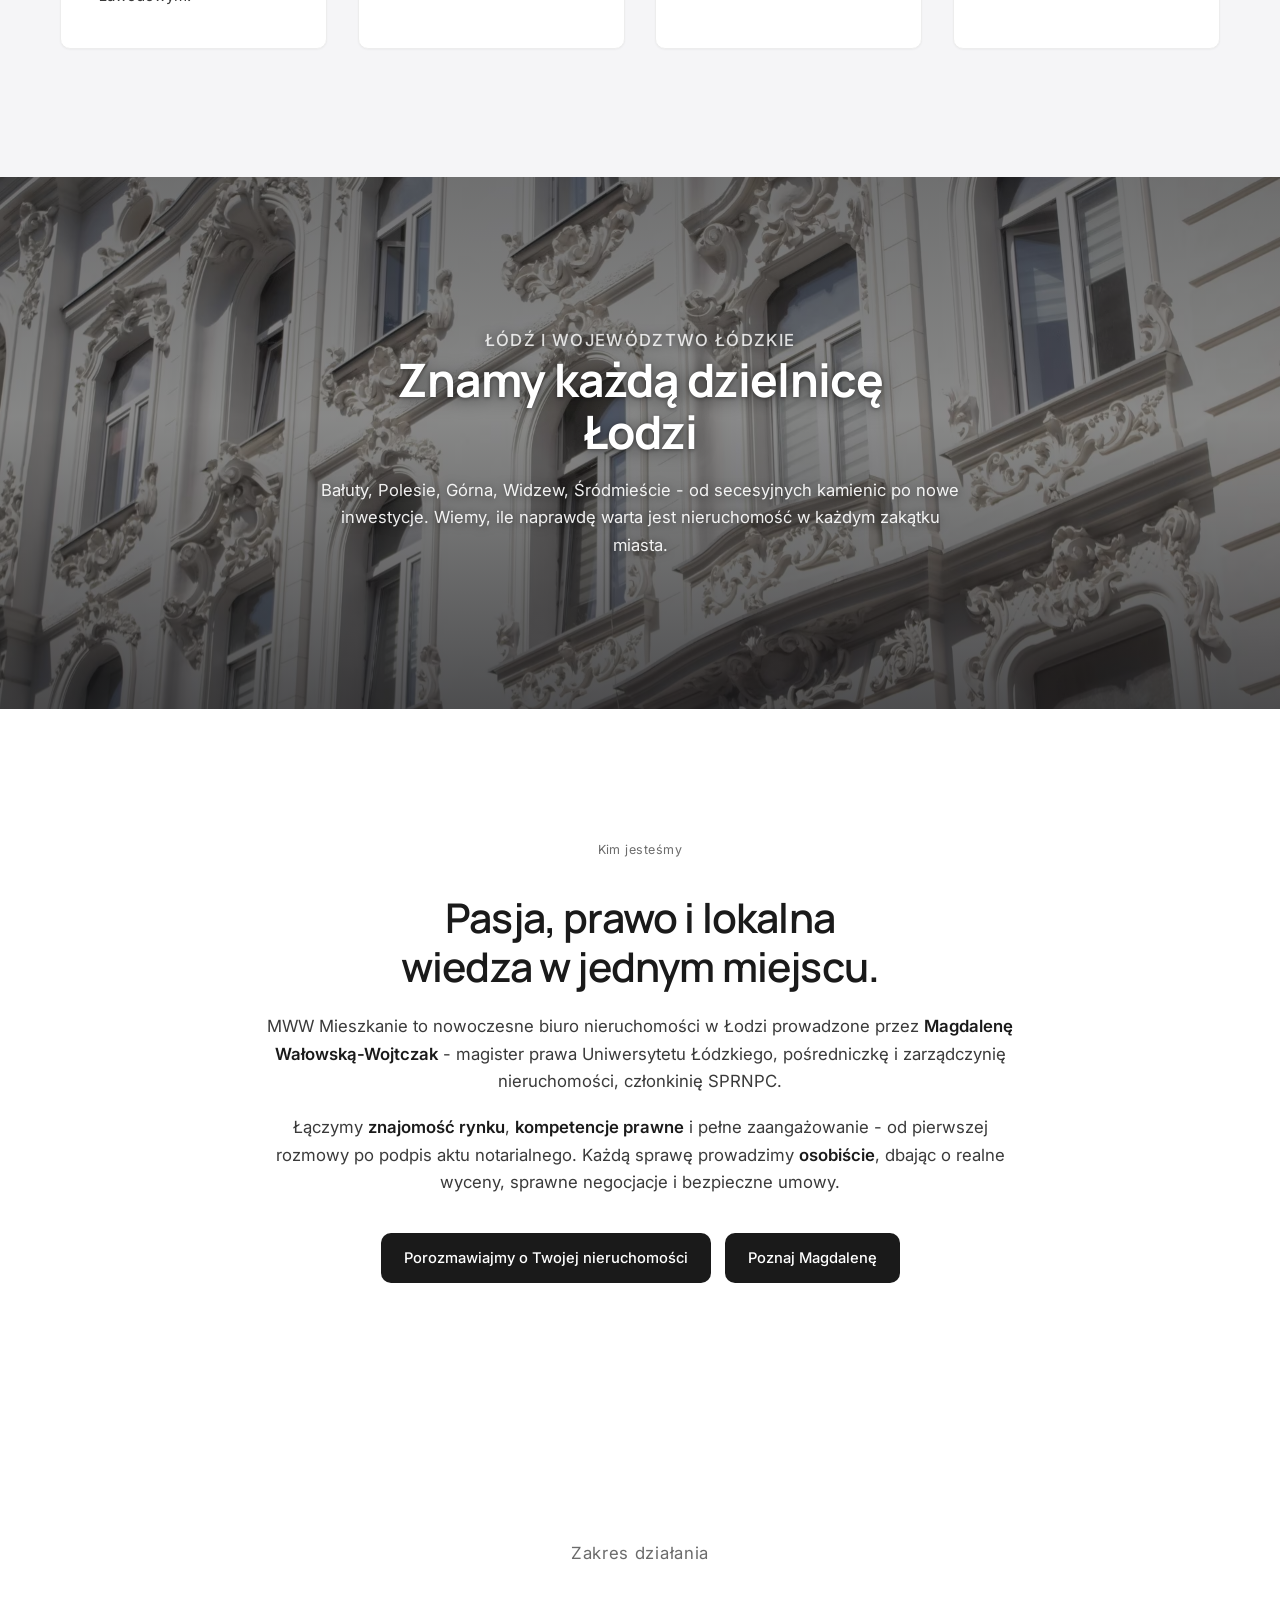
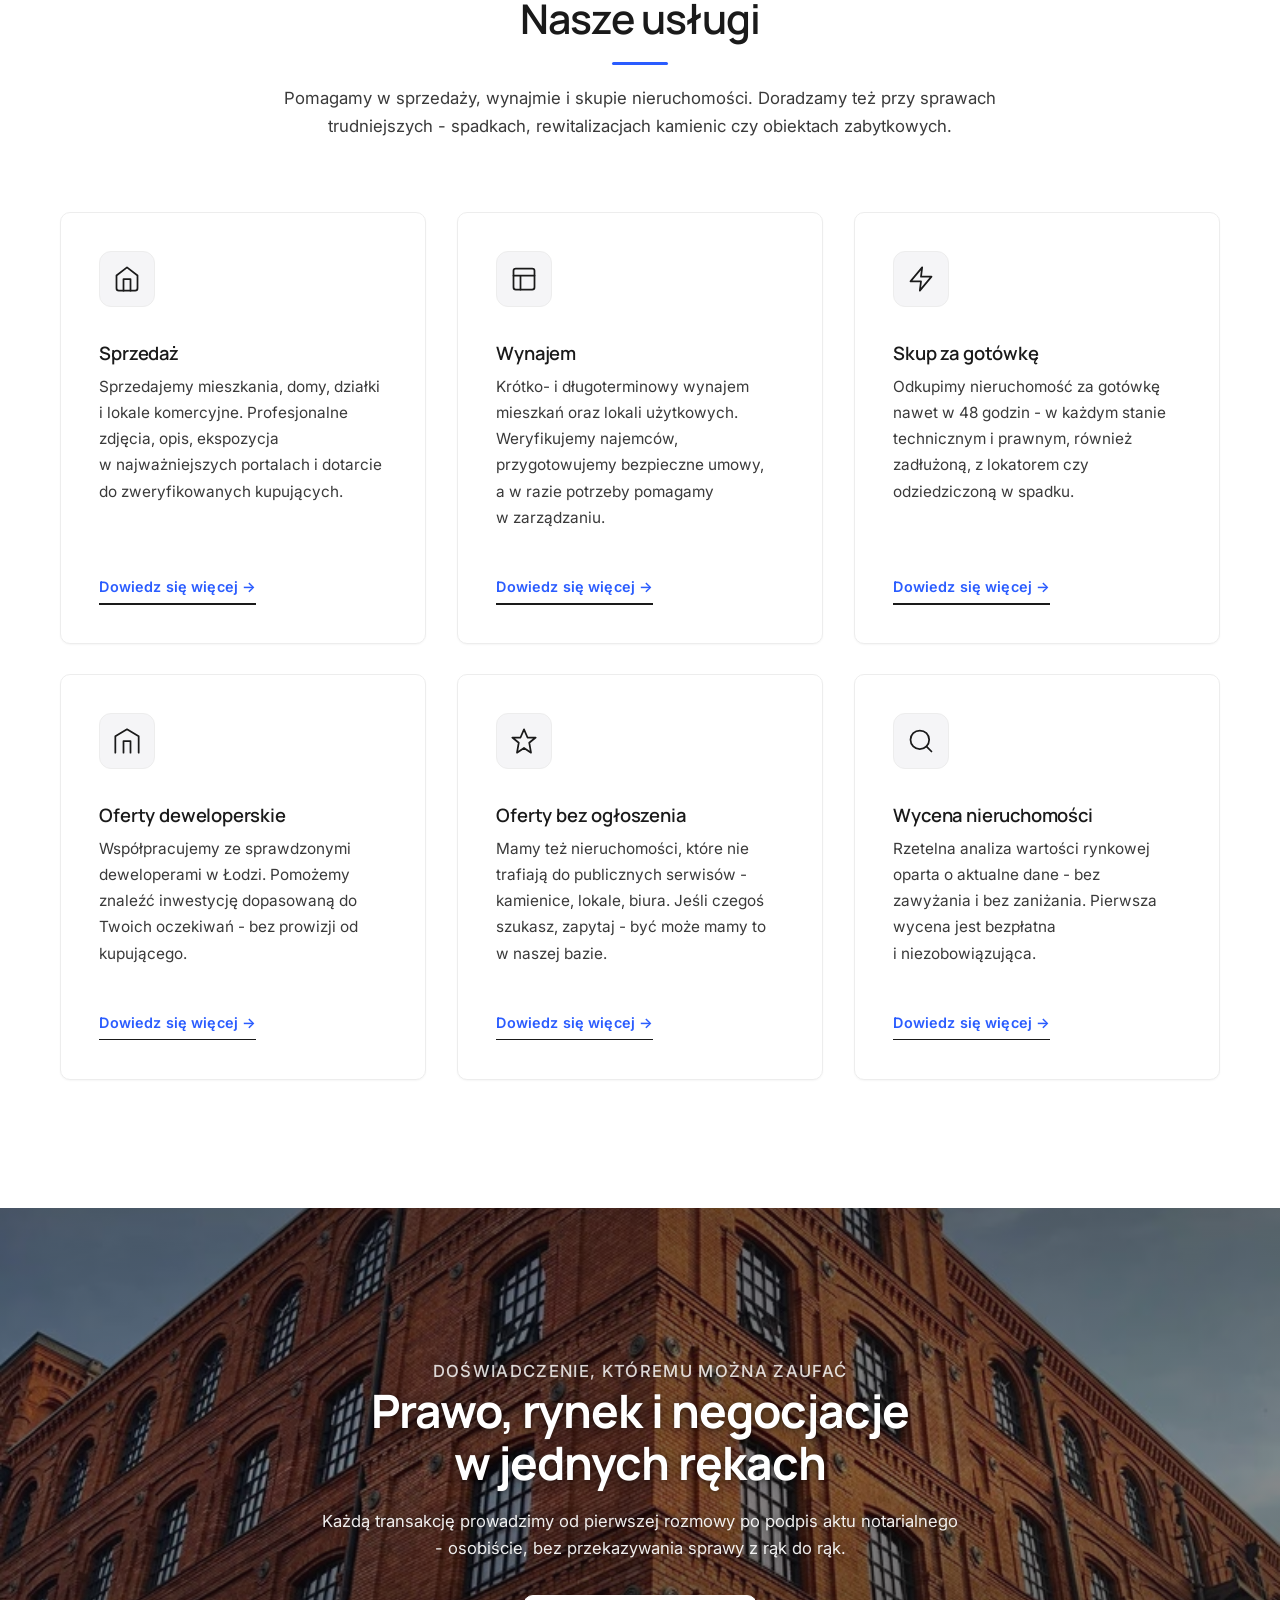
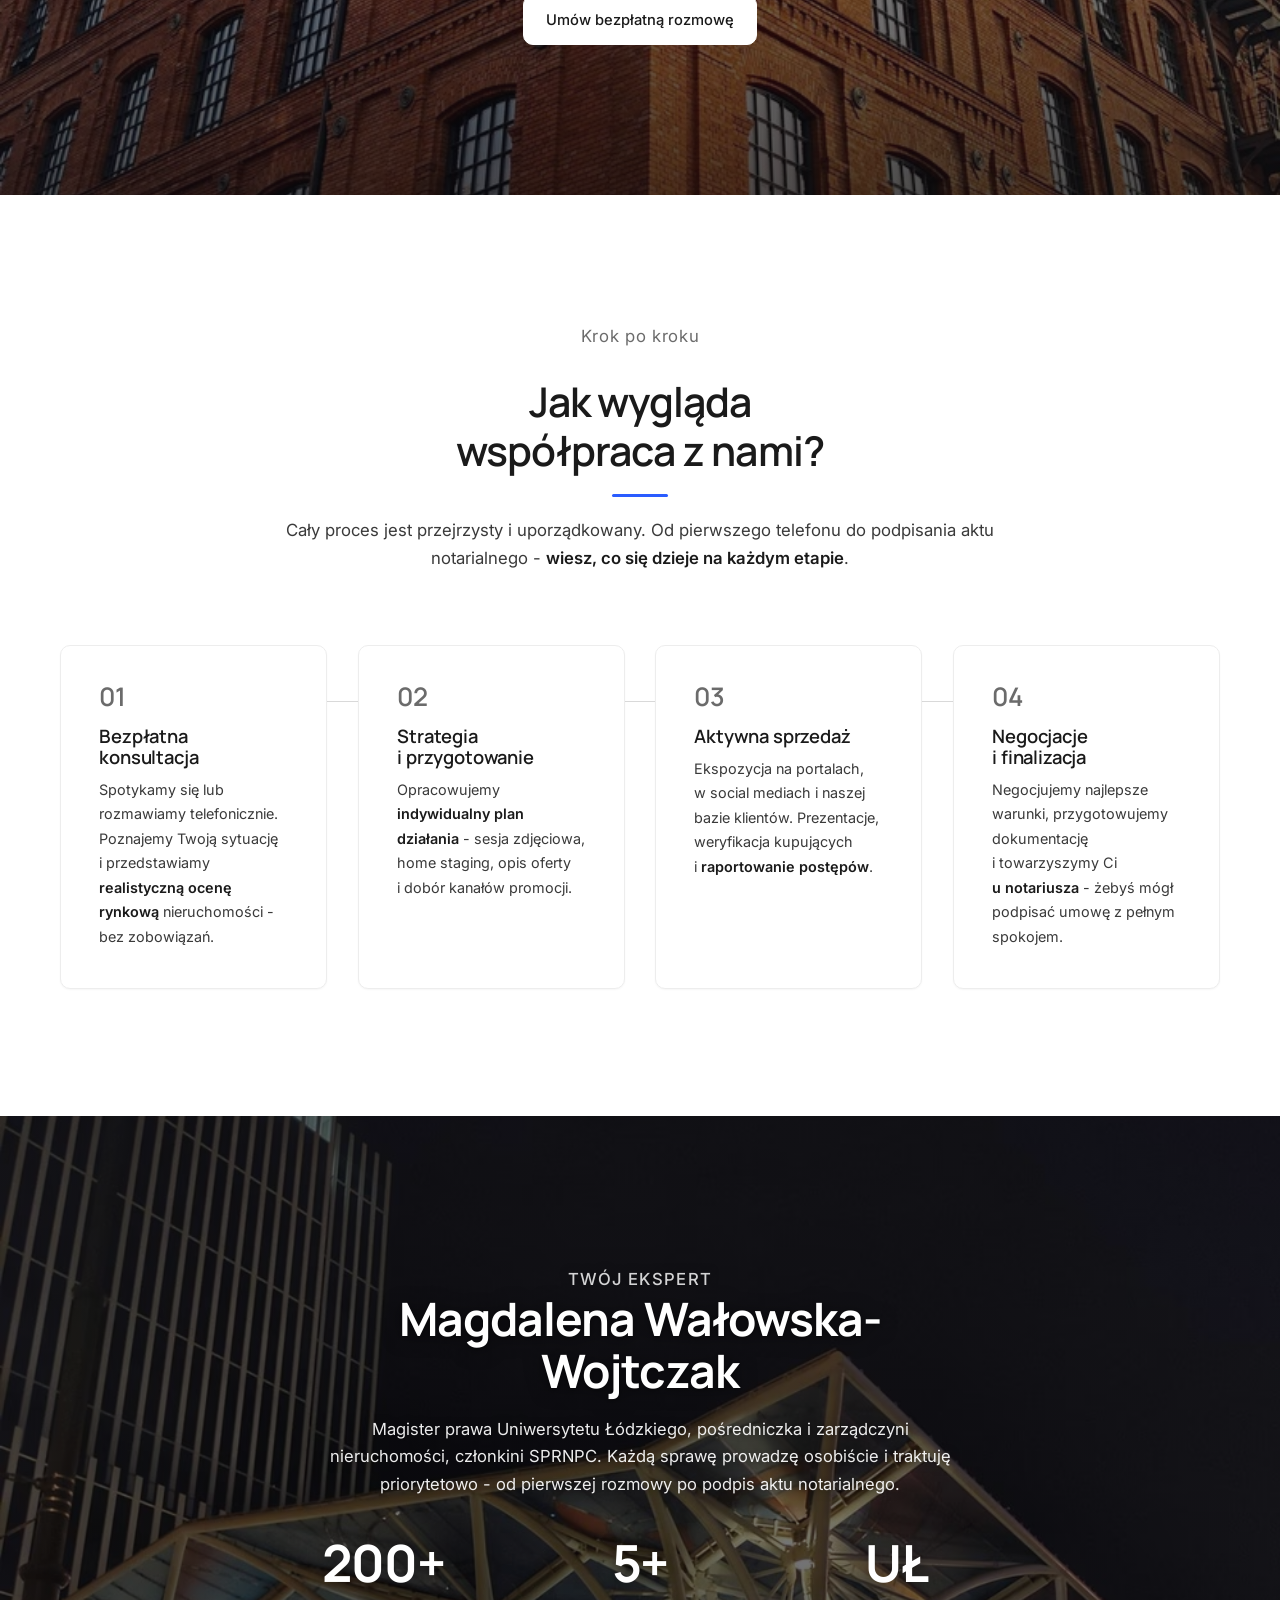
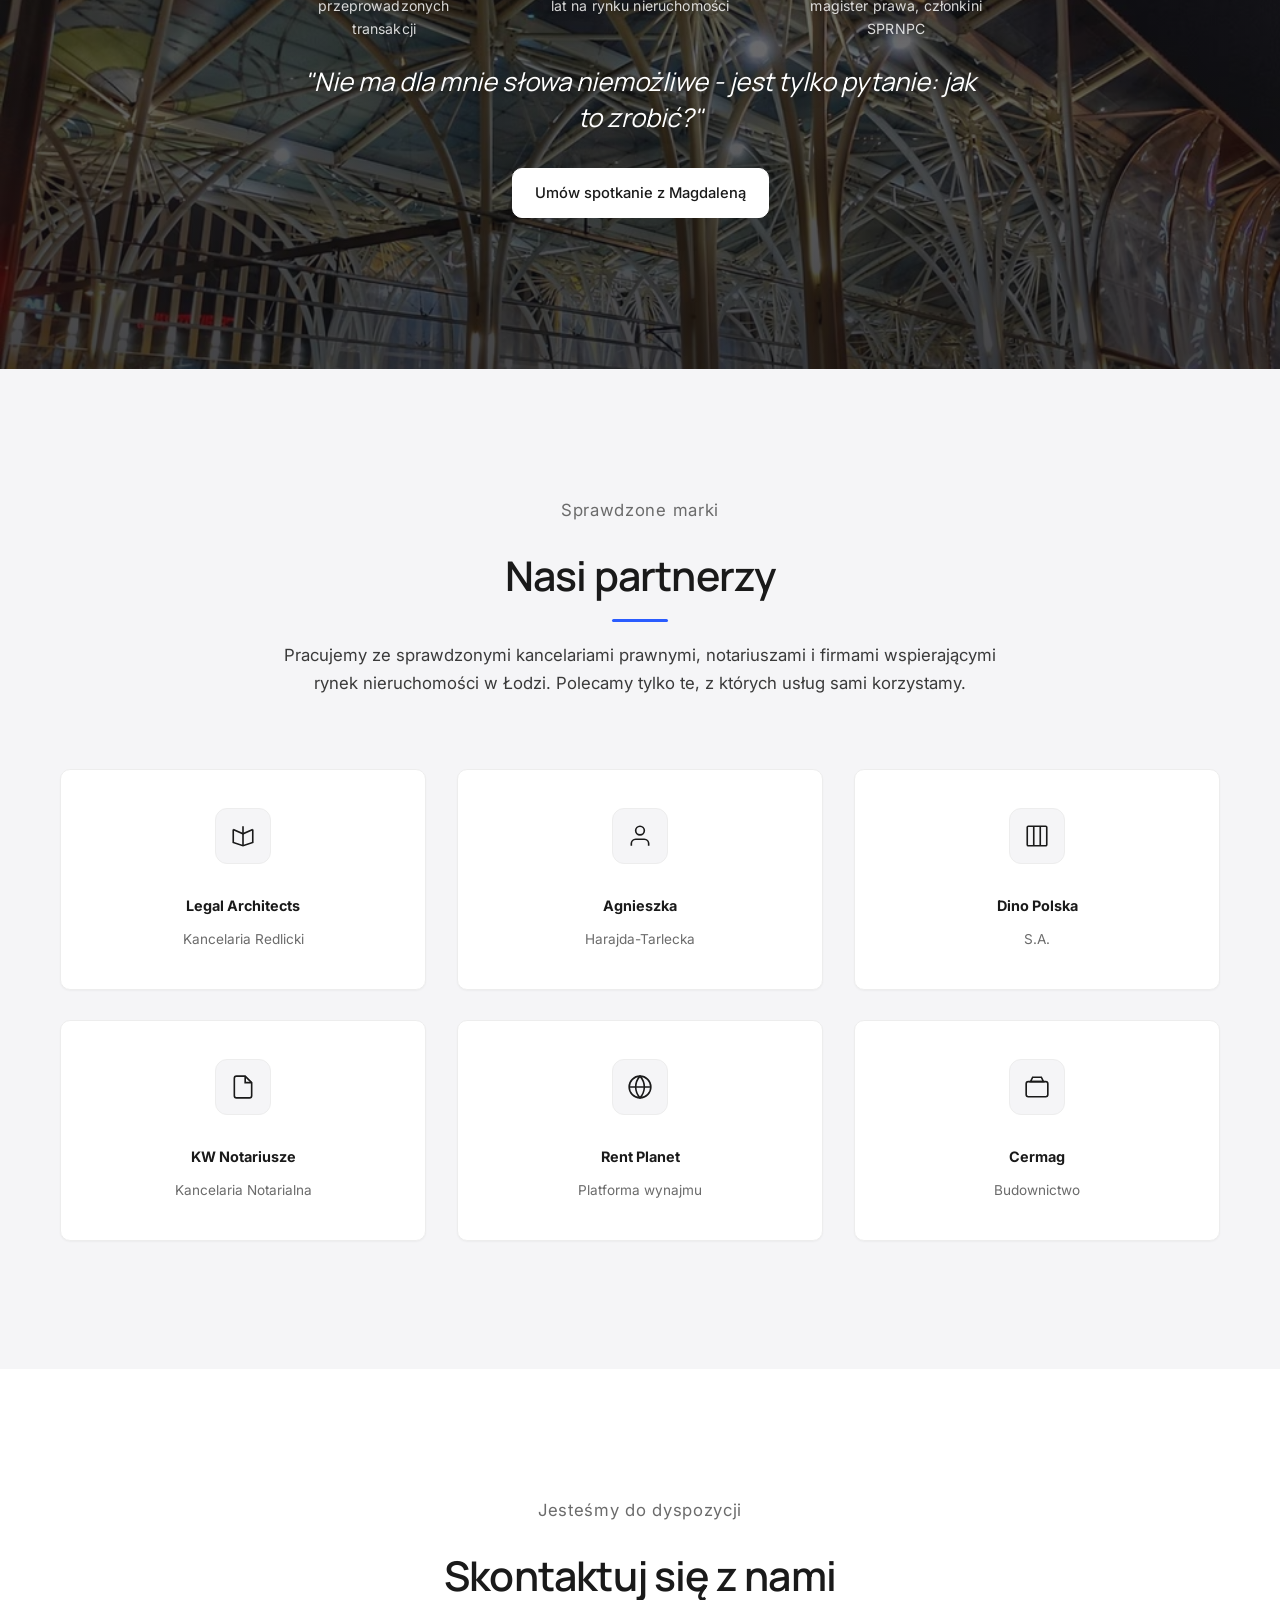
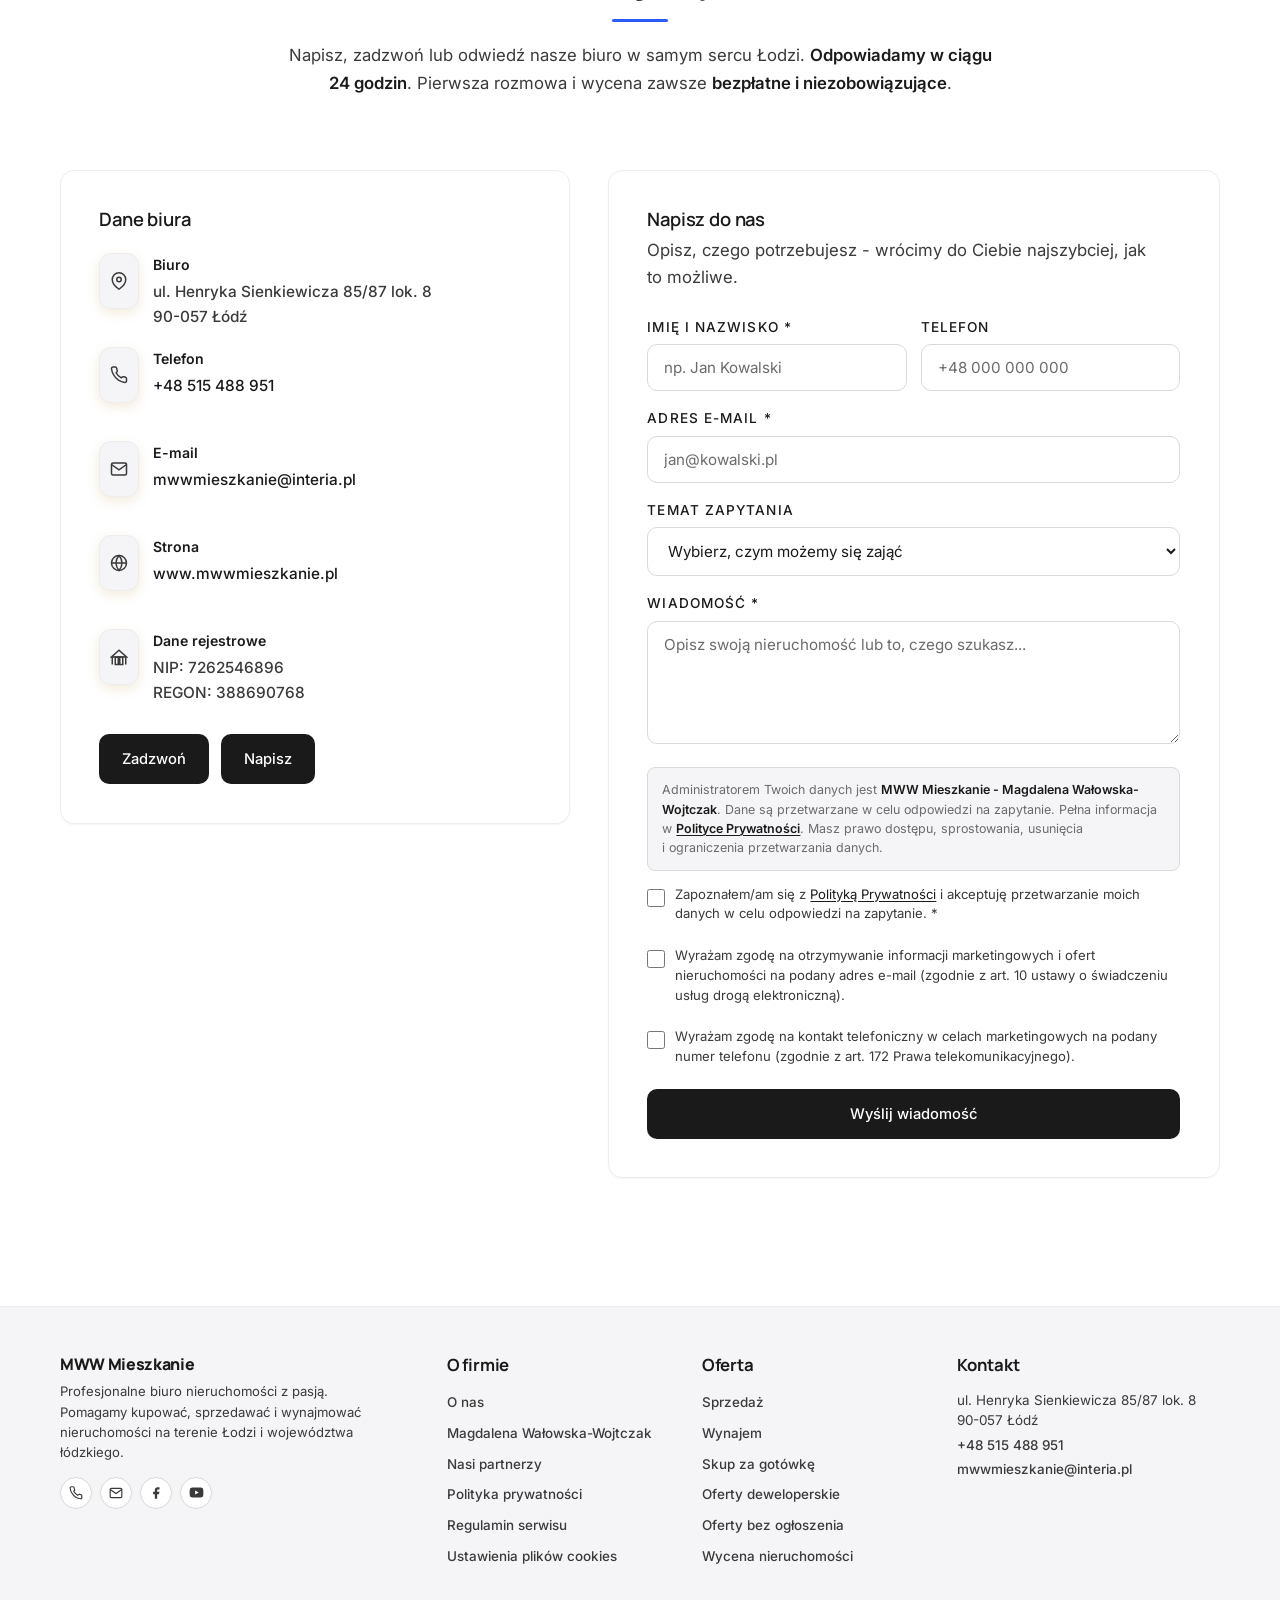
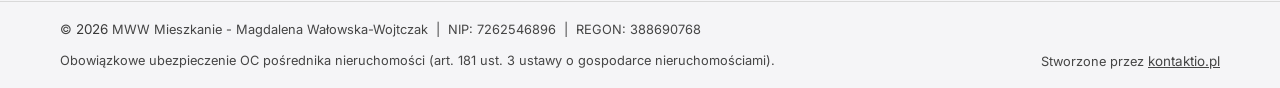
==== commit 890716d5: "Stopka: naglowki kategorii (O firmie/Oferta/Kontakt) wieksze i pogrubione - wyrazna hierarchia; link" ====
--- a/index.html
+++ b/index.html
@@ -106,6 +106,7 @@
     ]
   }
   </script>
+  <style id="skip-link-guard">.skip-link{position:absolute!important;left:-9999px!important;top:auto!important}.skip-link:focus{left:0!important;top:0!important}</style>
 </head>
 <body class="preloading">
 <a href="#main" class="skip-link">Przejdź do treści</a>
--- a/redesign.css
+++ b/redesign.css
@@ -969,12 +969,12 @@
 }
 .footer h4, .footer .footer-col h3 {
   color: var(--color-ink) !important;
-  font-family: 'Inter', sans-serif !important;
-  font-weight: 600 !important;
-  font-size: 0.78rem !important;
+  font-family: 'Manrope', 'Inter', sans-serif !important;
+  font-weight: 700 !important;
+  font-size: 1.05rem !important;
   text-transform: none;
-  letter-spacing: 0 !important;
-  margin-bottom: 0.7rem;
+  letter-spacing: -0.01em !important;
+  margin-bottom: 1rem;
 }
 .footer-col ul { list-style: none; padding: 0; margin: 0; display: grid; gap: 6px; }
 .footer-col a { color: var(--color-ink-2) !important; font-size: 0.84rem; }
@@ -2199,114 +2199,129 @@
     grid-template-columns: 1fr !important;
     gap: 14px !important;
   }
+  /* mobile offer card: clean VERTICAL layout - full-width photo on top,
+     readable details below, action row at the bottom (no cramped side-by-side) */
   .listing-card {
-    flex-direction: row !important;
+    flex-direction: column !important;
     align-items: stretch !important;
-    border-radius: 12px !important;
+    border-radius: 16px !important;
     overflow: hidden !important;
   }
   .listing-card-link {
     display: flex !important;
-    flex-direction: row !important;
+    flex-direction: column !important;
     align-items: stretch !important;
     width: 100% !important;
     min-width: 0 !important;
   }
   .listing-photo {
-    flex: 0 0 38% !important;
-    max-width: 38% !important;
+    flex: 0 0 auto !important;
+    width: 100% !important;
+    max-width: none !important;
+    aspect-ratio: 16 / 10 !important;
     height: auto !important;
-    min-height: 150px !important;
-    aspect-ratio: auto !important;
+    min-height: 0 !important;
   }
   .listing-photo img {
+    width: 100% !important;
     height: 100% !important;
-    min-height: 150px !important;
+    min-height: 0 !important;
+    object-fit: cover !important;
   }
   .listing-body {
     flex: 1 1 auto !important;
     min-width: 0 !important;
-    padding: 12px 14px 10px !important;
+    padding: 16px 16px 12px !important;
     display: flex !important;
     flex-direction: column !important;
   }
   .listing-price {
-    font-size: 1.1rem !important;
+    font-size: 1.4rem !important;
   }
   .listing-price-row {
-    margin-bottom: 4px !important;
+    margin-bottom: 6px !important;
     flex-wrap: wrap !important;
+    gap: 2px 10px !important;
+    align-items: baseline !important;
+  }
+  .listing-price-m2 {
+    margin-left: auto !important;
+    width: auto !important;
+    font-size: 0.82rem !important;
+  }
+  .listing-title {
+    font-size: 1.08rem !important;
+    margin: 6px 0 12px !important;
+    -webkit-line-clamp: 2;
+  }
+  .listing-pills {
+    margin-bottom: 12px !important;
     gap: 6px !important;
   }
-  .listing-price-m2 {
-    margin-left: 0 !important;
-    width: 100%;
-    font-size: 0.74rem !important;
-  }
-  .listing-title {
-    font-size: 0.95rem !important;
-    margin: 4px 0 6px !important;
-    -webkit-line-clamp: 2;
-  }
-  .listing-pills {
-    margin-bottom: 6px !important;
-    gap: 4px !important;
-  }
   .pill {
-    font-size: 0.72rem !important;
-    padding: 3px 7px !important;
+    font-size: 0.8rem !important;
+    padding: 5px 11px !important;
   }
   .listing-location {
-    font-size: 0.78rem !important;
-    margin-bottom: 4px !important;
-  }
-  .listing-desc { display: none !important; }
+    font-size: 0.86rem !important;
+    margin-bottom: 10px !important;
+  }
+  .listing-desc {
+    display: -webkit-box !important;
+    font-size: 0.88rem !important;
+    margin-bottom: 12px !important;
+  }
   .listing-footer {
-    padding-top: 6px !important;
-    border-top: none !important;
+    padding-top: 12px !important;
+    border-top: 1px solid var(--color-line-soft) !important;
     margin-top: auto !important;
   }
   .listing-time {
-    font-size: 0.72rem !important;
+    font-size: 0.8rem !important;
   }
   .listing-actions-bar {
-    flex-direction: column !important;
-    justify-content: center !important;
-    gap: 6px !important;
-    padding: 10px 10px !important;
-    border-left: 1px solid var(--color-line-soft) !important;
+    flex-direction: row !important;
+    align-items: stretch !important;
+    justify-content: stretch !important;
+    gap: 10px !important;
+    padding: 0 16px 16px !important;
+    border-left: none !important;
     border-top: none !important;
     flex: 0 0 auto !important;
   }
   .btn-ask-small {
-    padding: 7px 10px !important;
+    flex: 1 1 auto !important;
+    justify-content: center !important;
+    padding: 12px 16px !important;
+    font-size: 0.95rem !important;
+  }
+  .btn-ask-small svg { display: inline !important; }
+  .btn-save {
+    flex: 0 0 auto !important;
+    width: 50px !important;
+    padding: 12px !important;
+  }
+  .listing-badges {
+    top: 12px !important;
+    left: 12px !important;
+    gap: 6px !important;
+  }
+  .listing-badge {
     font-size: 0.78rem !important;
-  }
-  .btn-ask-small svg { display: none; }
-  .btn-save {
-    padding: 7px 10px !important;
-  }
-  .listing-badges {
-    top: 8px !important;
-    left: 8px !important;
-    gap: 4px !important;
-  }
-  .listing-badge {
+    padding: 5px 11px !important;
+  }
+  .listing-img-count {
+    bottom: 12px !important;
+    right: 12px !important;
+    padding: 4px 10px !important;
     font-size: 0.76rem !important;
-    padding: 4px 9px !important;
-  }
-  .listing-img-count {
-    bottom: 8px !important;
-    right: 8px !important;
-    padding: 3px 8px !important;
-    font-size: 0.68rem !important;
   }
   .listing-badge-featured {
-    top: 8px !important;
-    right: 8px !important;
-    width: 22px !important;
-    height: 22px !important;
-    font-size: 0.7rem !important;
+    top: 12px !important;
+    right: 12px !important;
+    width: 30px !important;
+    height: 30px !important;
+    font-size: 0.78rem !important;
   }
 
   .page-header { padding: 100px 0 36px !important; }
@@ -2658,13 +2673,16 @@
   .nav .nav-cta, .nav-cta { display: none !important; }
   .hamburger { width: 38px !important; height: 38px !important; }
 
-  /* hero: clear the fixed nav at the top, reserve room for the scroll cue
-     at the bottom, and center the content safely between - no overlaps */
+  /* hero: fill the visible screen so no white strip peeks below the photo,
+     clear the fixed nav, center the content. The decorative scroll cue is
+     dropped on phones - redundant on touch and the source of repeated
+     overlap / off-centre issues. */
   .hero {
     justify-content: center !important;
     align-items: center !important;
-    min-height: 90vh !important;
-    padding: 88px 22px 96px !important;
+    min-height: 100vh !important;
+    min-height: 100dvh !important;
+    padding: 86px 22px 48px !important;
   }
   .hero-content { padding: 0 !important; width: 100%; }
   .hero-eyebrow { margin-bottom: 0.9rem !important; }
@@ -2672,8 +2690,8 @@
   .hero-subtitle { font-size: 1rem !important; line-height: 1.6 !important; margin-bottom: 1.4rem !important; }
   .hero-actions { gap: 10px; flex-direction: column; }
   .hero-actions .btn { width: 100%; }
-  .hero-scroll { bottom: 26px !important; }
-  .hero-scroll .scroll-line { height: 28px !important; }
+  .hero-scroll { display: none !important; }
+  .hero-bg, #heroBg { transform: none !important; }
 
   /* vertical rhythm */
   section, .section { padding-top: 50px !important; padding-bottom: 50px !important; }
@@ -2751,7 +2769,7 @@
   /* footer: a touch larger + roomier links */
   .footer-col a { font-size: 0.9rem !important; }
   .footer-col ul { gap: 9px !important; }
-  .footer h4, .footer .footer-col h3 { font-size: 0.82rem !important; margin-bottom: 0.7rem !important; }
+  .footer h4, .footer .footer-col h3 { font-size: 1.02rem !important; margin-bottom: 0.85rem !important; }
 
   /* offer detail headings (base h1/h2 are forced !important above) */
   .offer-title { font-size: 1.75rem !important; line-height: 1.2 !important; }
@@ -2866,3 +2884,25 @@
   outline: 2px solid var(--color-accent) !important;
   outline-offset: 2px !important;
 }
+
+
+/* Short viewports (landscape phones, very short screens): the decorative
+   scroll cue has no room and would overlap the hero content - hide it and
+   let the hero size to its content. */
+@media (max-height: 560px) {
+  .hero-scroll { display: none !important; }
+  .hero {
+    min-height: auto !important;
+    padding: 78px 22px 34px !important;
+  }
+}
+@media (max-height: 560px) and (orientation: landscape) {
+  .hero-actions { flex-direction: row !important; justify-content: center; flex-wrap: wrap; }
+  .hero-actions .btn { width: auto !important; }
+}
+
+
+@media (max-width: 600px) {
+  .service-hero .service-hero-bg,
+  .service-hero-bg { transform: none !important; }
+}
